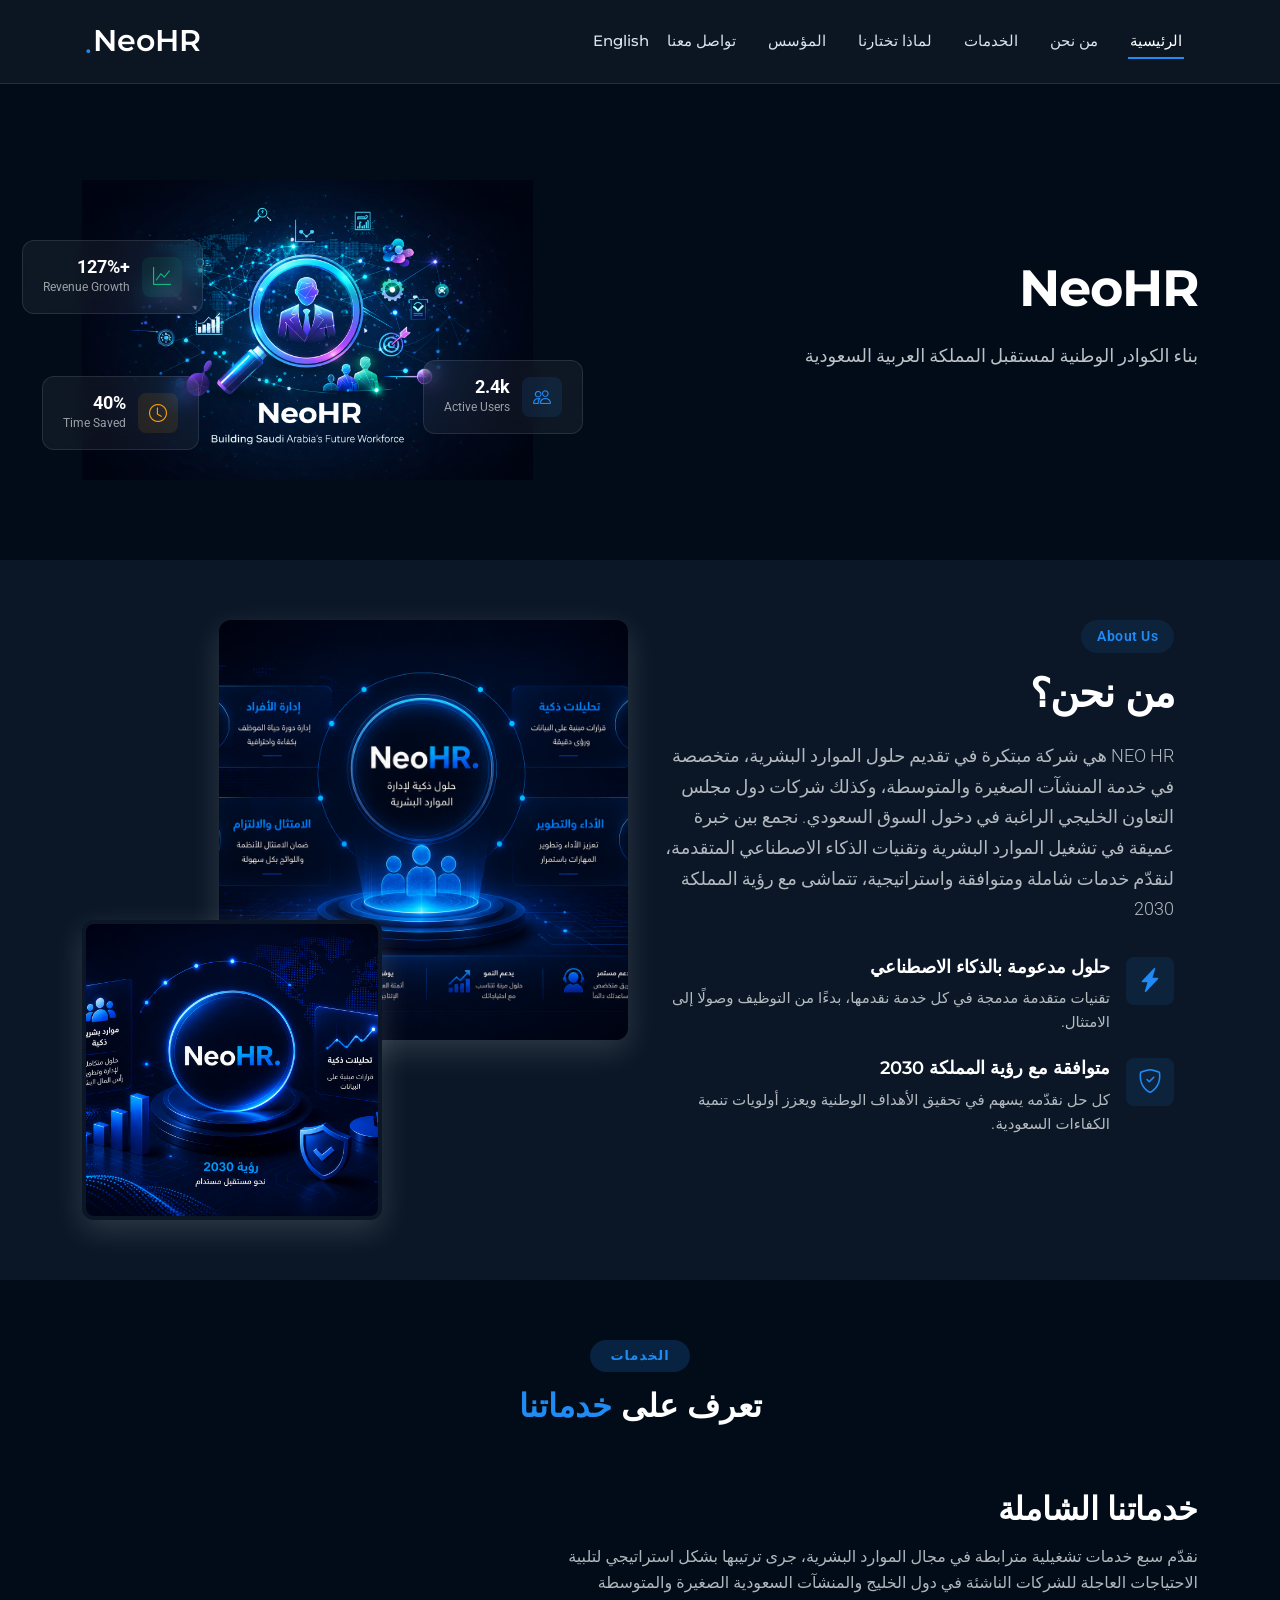
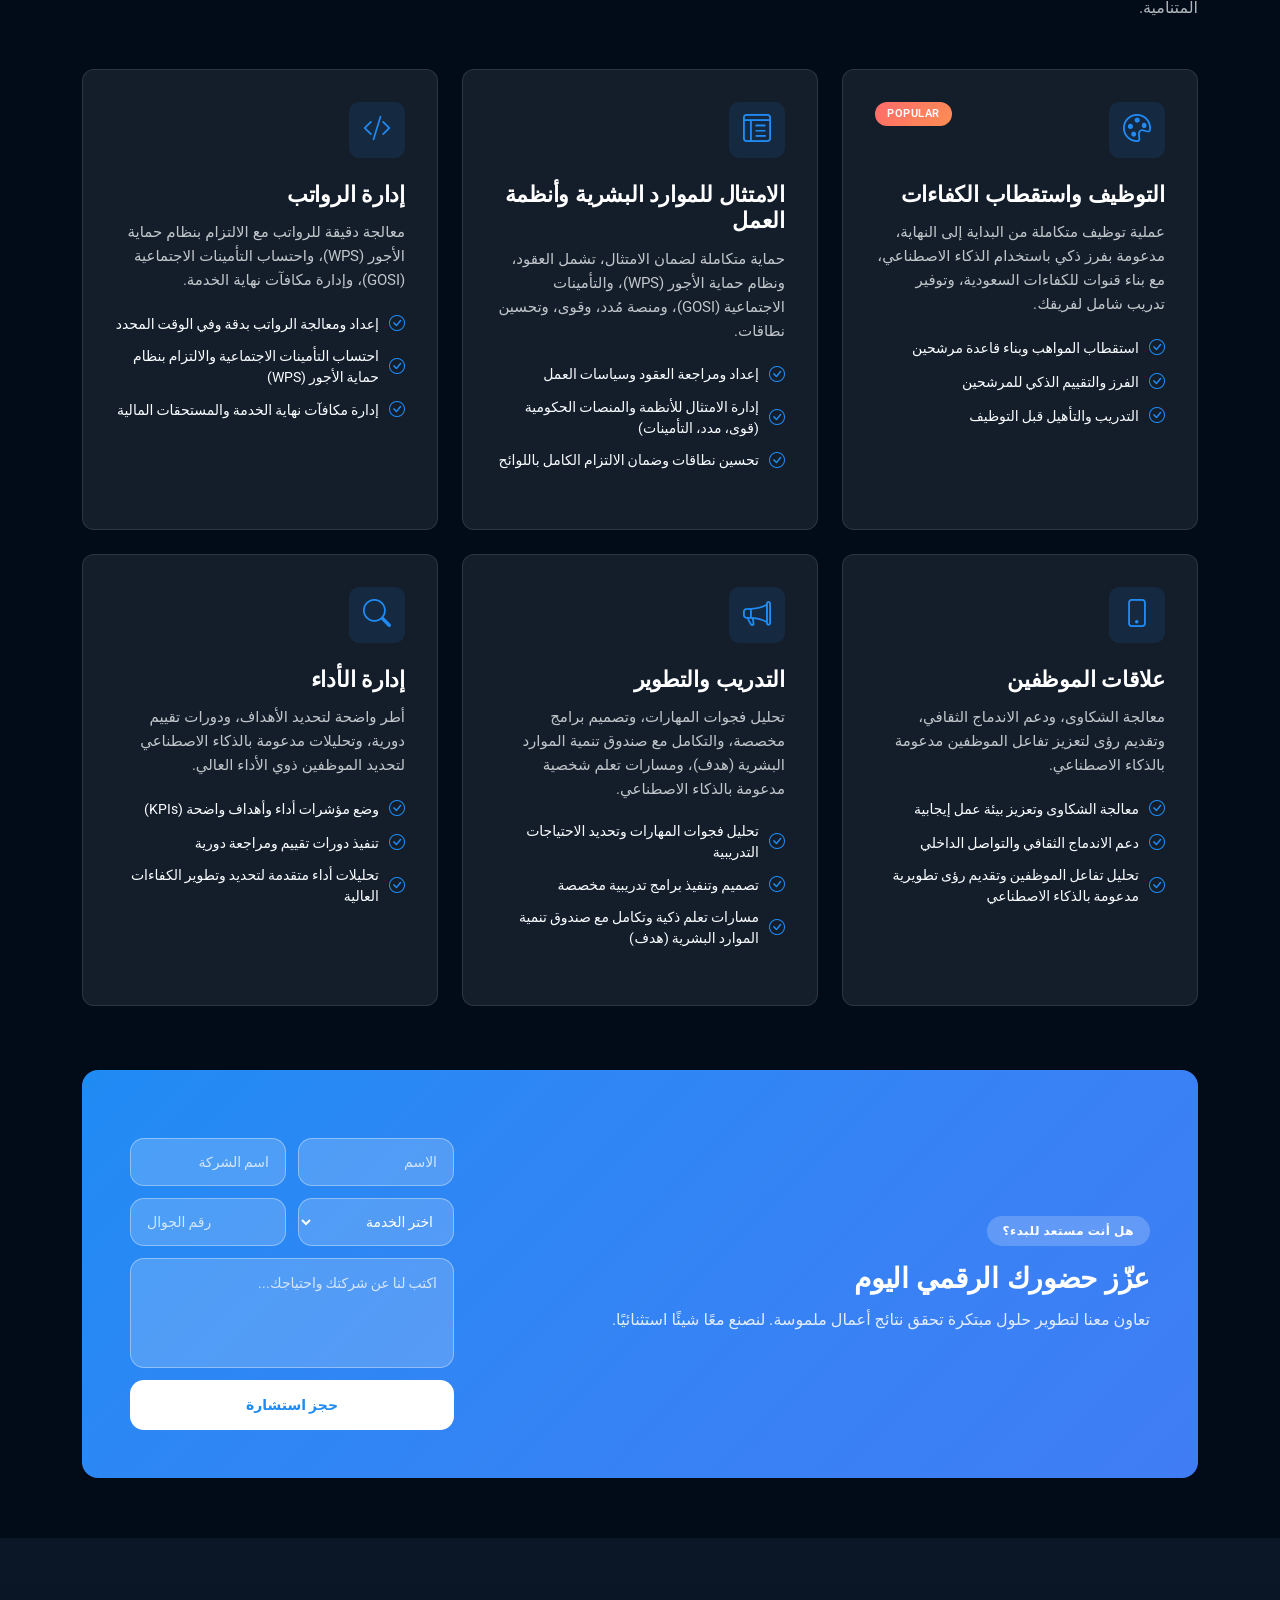
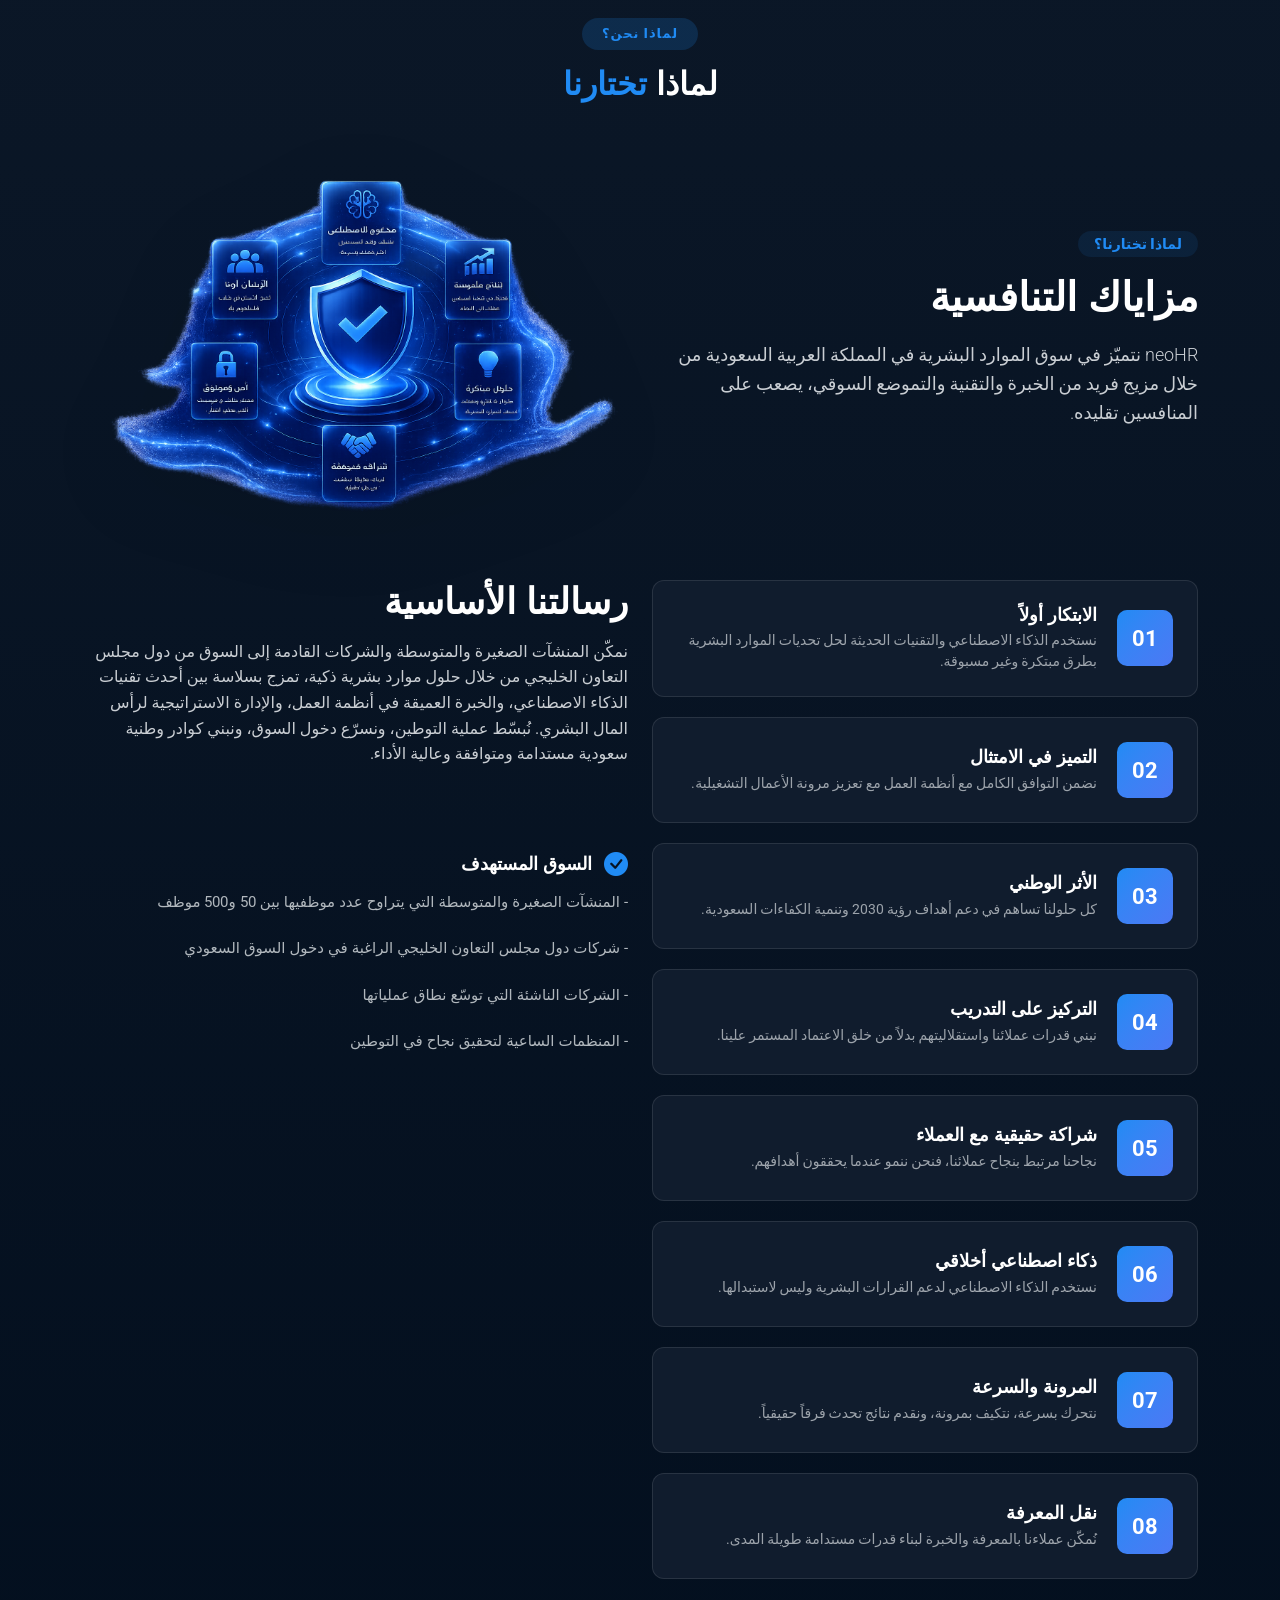
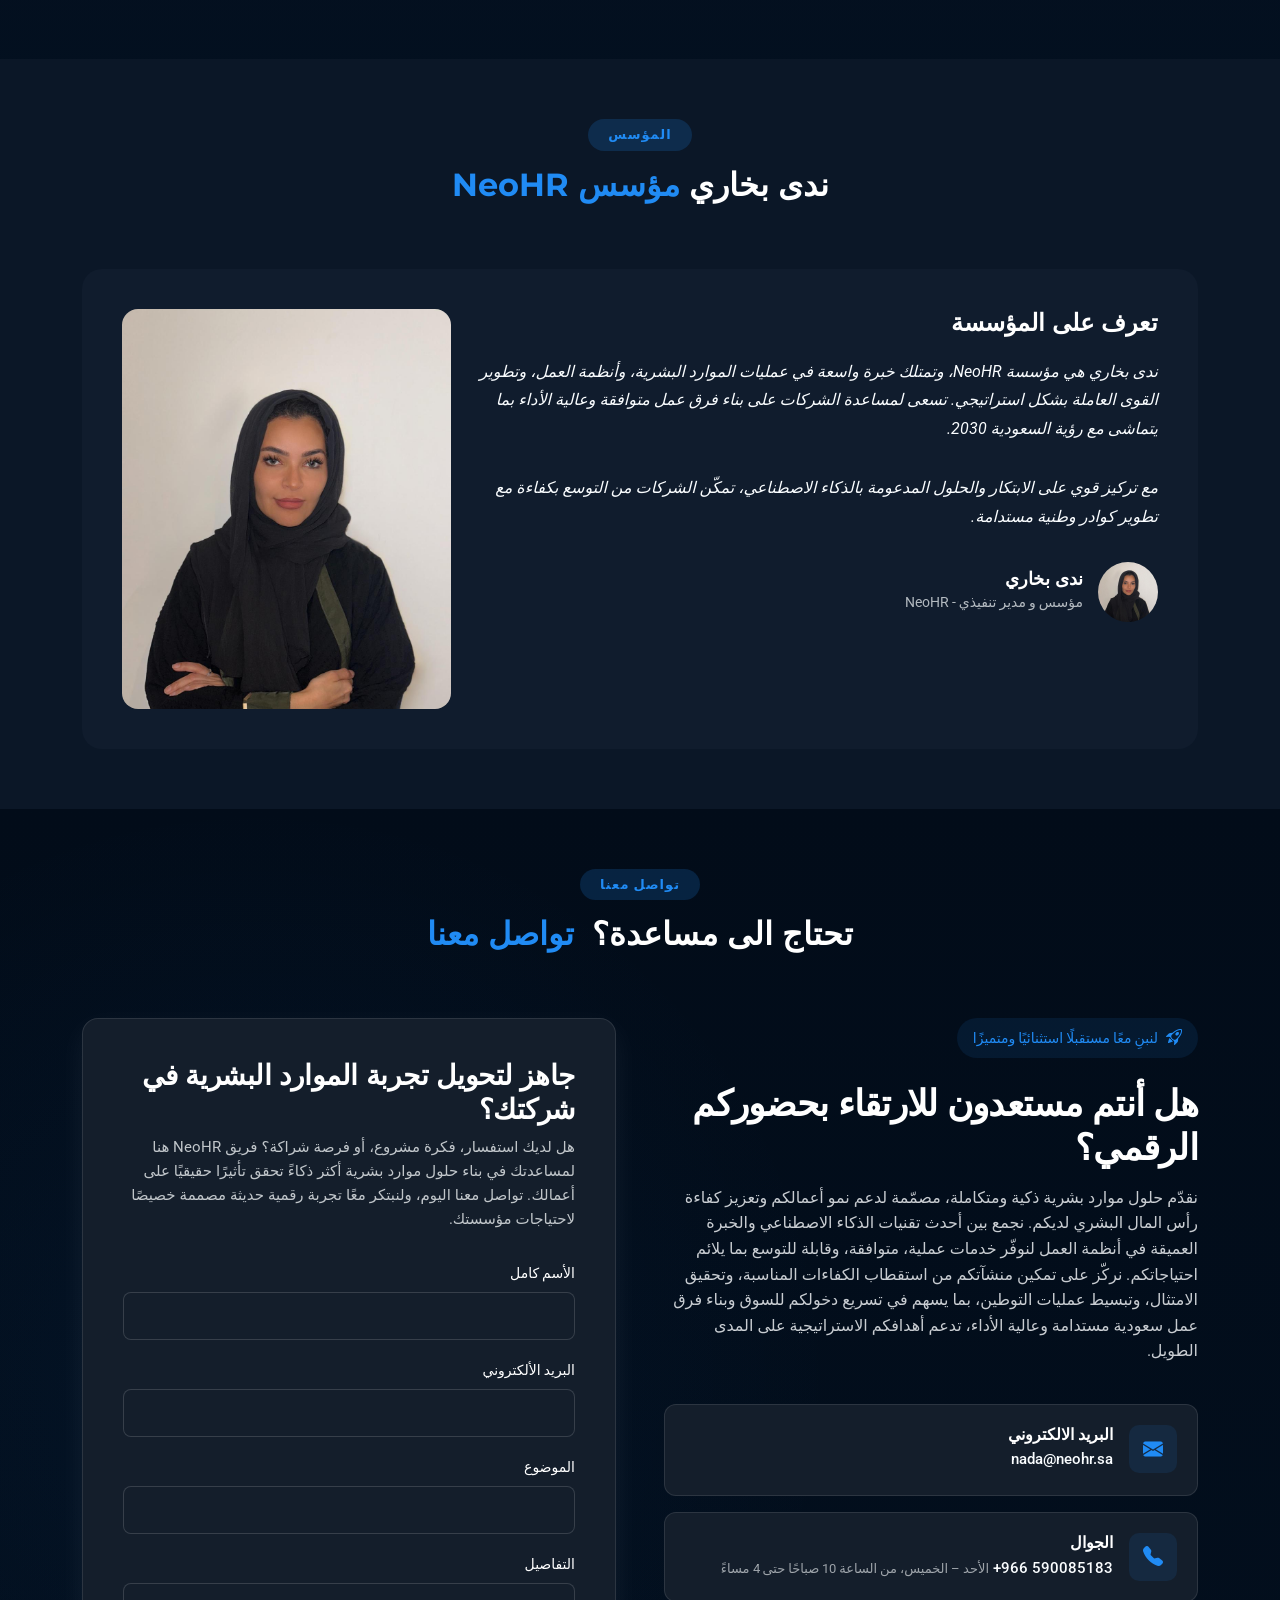
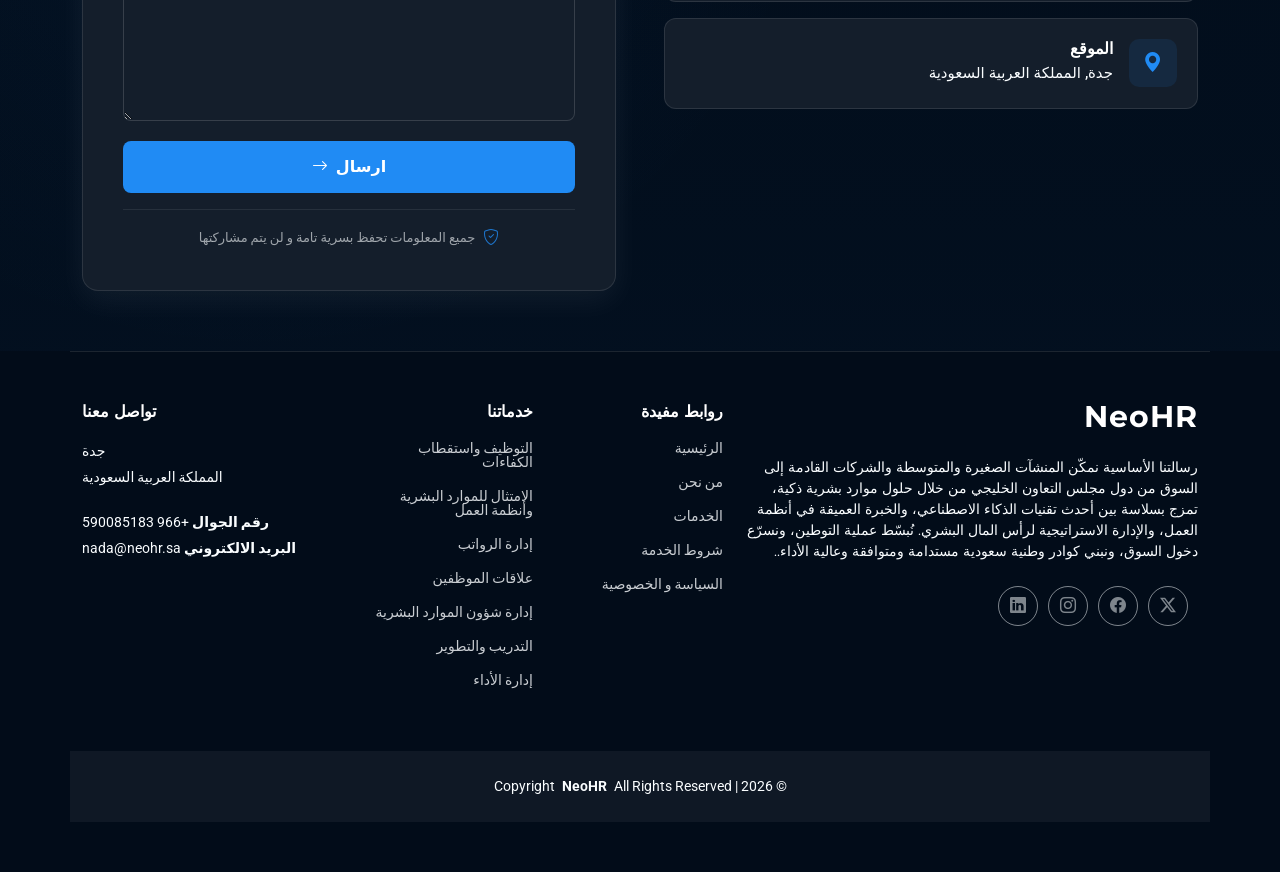
==== indexArabic.html @ 7e728797 "Update indexArabic.html" ====
<!DOCTYPE html>
<html lang="ar" dir="rtl">
<head>
  
  <meta charset="utf-8">
  <meta content="width=device-width, initial-scale=1.0" name="viewport">
  <title>NeoHR</title>
  <meta name="description" content="">
  <meta name="keywords" content="">

  <!-- Favicons -->
  <link href="img/HR-favicon.png" rel="icon">
  <link href="assets/img/apple-touch-icon.png" rel="apple-touch-icon">

  <!-- Fonts -->
  <link href="https://fonts.googleapis.com" rel="preconnect">
  <link href="https://fonts.gstatic.com" rel="preconnect" crossorigin>
  <link
    href="https://fonts.googleapis.com/css2?family=Roboto:ital,wght@0,100;0,300;0,400;0,500;0,700;0,900;1,100;1,300;1,400;1,500;1,700;1,900&family=Montserrat:ital,wght@0,100;0,200;0,300;0,400;0,500;0,600;0,700;0,800;0,900;1,100;1,200;1,300;1,400;1,500;1,600;1,700;1,800;1,900&display=swap"
    rel="stylesheet">

  <!-- Vendor CSS Files -->
  <link href="assets/vendor/bootstrap/css/bootstrap.min.css" rel="stylesheet">
  <link href="assets/vendor/bootstrap-icons/bootstrap-icons.css" rel="stylesheet">
  <link href="assets/vendor/aos/aos.css" rel="stylesheet">
  <link href="assets/vendor/glightbox/css/glightbox.min.css" rel="stylesheet">
  <link href="assets/vendor/swiper/swiper-bundle.min.css" rel="stylesheet">

  <!-- Main CSS File -->
  <link href="css/mainArabic.css" rel="stylesheet">

  <!-- =======================================================
  * Template Name: Forma
  * Template URL: https://bootstrapmade.com/forma-bootstrap-agency-template/
  * Updated: Nov 08 2025 with Bootstrap v5.3.8
  * Author: BootstrapMade.com
  * License: https://bootstrapmade.com/license/
  ======================================================== -->
</head>

<body class="index-page">

  <header id="header" class="header d-flex align-items-center sticky-top">
    <div class="container position-relative d-flex align-items-center justify-content-between">

      <a href="index.html" class="logo d-flex align-items-center me-auto me-xl-0">
        <!-- Uncomment the line below if you also wish to use an image logo -->
        <!-- <img src="assets/img/logo.webp" alt=""> -->
        <h1 class="sitename">NeoHR</h1><span>.</span>
      </a>

      <nav id="navmenu" class="navmenu">
        <ul>
          <li><a href="#hero" class="active">الرئيسية</a></li>
          <li><a href="#about">من نحن</a></li>
          <li><a href="#services">الخدمات</a></li>
          <li><a href="#why-us">لماذا تختارنا</a></li>
          <li><a href="#Founder">المؤسس</a></li>
          <!--<li class="dropdown"><a href="#"><span>Dropdown</span> <i class="bi bi-chevron-down toggle-dropdown"></i></a>
            <ul>
              <li><a href="#">Dropdown 1</a></li>
              <li class="dropdown"><a href="#"><span>Deep Dropdown</span> <i
                    class="bi bi-chevron-down toggle-dropdown"></i></a>
                <ul>
                  <li><a href="#">Deep Dropdown 1</a></li>
                  <li><a href="#">Deep Dropdown 2</a></li>
                  <li><a href="#">Deep Dropdown 3</a></li>
                  <li><a href="#">Deep Dropdown 4</a></li>
                  <li><a href="#">Deep Dropdown 5</a></li>
                </ul>
              </li>
              <li><a href="#">Dropdown 2</a></li>
              <li><a href="#">Dropdown 3</a></li>
              <li><a href="#">Dropdown 4</a></li>
            </ul>!-->
          </li>
          <li><a href="#contact">تواصل معنا</a></li>
            <li><a id="langBttn" href="index.html">English</a></li>
        
        </ul>
        
        
        <i class="mobile-nav-toggle d-xl-none bi bi-list"></i>
      </nav>



    </div>
  </header>

  <main class="main">

    <!-- Hero Section -->
    <section id="hero" class="hero section">

      <div class="container">
        <div class="row align-items-center">
          <div class="col-lg-7" data-aos="fade-up" data-aos-delay="100">
            <div class="hero-content">
              <h1>NeoHR</h1>
              <p>بناء الكوادر الوطنية لمستقبل المملكة العربية السعودية</p>
            </div>
          </div>
          <div class="col-lg-5" data-aos="fade-up" data-aos-delay="200">
            <div class="hero-visual">
              <div class="product-mockup">
                <div class="mockup-frame">
                  <img src="img/NeoHR - Heropic.png" alt="Product Dashboard" class="img-fluid">
                </div>
                <div class="floating-card card-1" data-aos="fade-up" data-aos-delay="400">
                  <div class="card-icon">
                    <i class="bi bi-graph-up"></i>
                  </div>
                  <div class="card-content">
                    <div class="card-value">+127%</div>
                    <div class="card-label">Revenue Growth</div>
                  </div>
                </div>
                <div class="floating-card card-2" data-aos="fade-up" data-aos-delay="500">
                  <div class="card-icon">
                    <i class="bi bi-people"></i>
                  </div>
                  <div class="card-content">
                    <div class="card-value">2.4k</div>
                    <div class="card-label">Active Users</div>
                  </div>
                </div>
                <div class="floating-card card-3" data-aos="fade-up" data-aos-delay="600">
                  <div class="card-icon">
                    <i class="bi bi-clock"></i>
                  </div>
                  <div class="card-content">
                    <div class="card-value">40%</div>
                    <div class="card-label">Time Saved</div>
                  </div>
                </div>
              </div>
            </div>
          </div>
        </div>
      </div>

      <div class="hero-background">
        <div class="gradient-blob blob-1"></div>
        <div class="gradient-blob blob-2"></div>
        <div class="grid-pattern"></div>
      </div>

    </section><!-- /Hero Section -->

    <!-- About Section -->
    <section id="about" class="about section light-background">

      <div class="container" data-aos="fade-up" data-aos-delay="100">

        <div class="row gy-4">

          <div class="col-lg-6" data-aos="fade-up" data-aos-delay="200">
            <div class="content-wrapper">
              <div class="section-badge">About Us</div>
              <h2>من نحن؟</h2>
              <p class="lead">NEO HR هي شركة مبتكرة في تقديم حلول الموارد البشرية، متخصصة في خدمة المنشآت الصغيرة والمتوسطة، وكذلك شركات دول مجلس التعاون الخليجي الراغبة في دخول السوق السعودي.
نجمع بين خبرة عميقة في تشغيل الموارد البشرية وتقنيات الذكاء الاصطناعي المتقدمة، لنقدّم خدمات شاملة ومتوافقة واستراتيجية، تتماشى مع رؤية المملكة 2030</p>

             <!-- <div class="stats-grid">
                <div class="stat-item">
                  <div class="stat-number purecounter" data-purecounter-start="0" data-purecounter-end="150"
                    data-purecounter-duration="1"></div>
                  <div class="stat-label">Projects Delivered</div>
                </div>
                <div class="stat-item">
                  <div class="stat-number purecounter" data-purecounter-start="0" data-purecounter-end="85"
                    data-purecounter-duration="1"></div>
                  <div class="stat-label">Happy Clients</div>
                </div>
                <div class="stat-item">
                  <div class="stat-number purecounter" data-purecounter-start="0" data-purecounter-end="12"
                    data-purecounter-duration="1"></div>
                  <div class="stat-label">Years Experience</div>
                </div>
                <div class="stat-item">
                  <div class="stat-number purecounter" data-purecounter-start="0" data-purecounter-end="95"
                    data-purecounter-duration="1">%</div>
                  <div class="stat-label">Client Retention</div>
                </div>
              </div>-->

              <div class="features-row">
                <div class="feature-item">
                  <div class="feature-icon">
                    <i class="bi bi-lightning-charge-fill"></i>
                  </div>
                  <div class="feature-content">
                    <h4>حلول مدعومة بالذكاء الاصطناعي</h4>
                    <p>تقنيات متقدمة مدمجة في كل خدمة نقدمها، بدءًا من التوظيف وصولًا إلى الامتثال.</p>
                  </div>
                </div>
                <div class="feature-item">
                  <div class="feature-icon">
                    <i class="bi bi-shield-check"></i>
                  </div>
                  <div class="feature-content">
                    <h4>متوافقة مع رؤية المملكة 2030</h4>
                    <p>كل حل نقدّمه يسهم في تحقيق الأهداف الوطنية ويعزز أولويات تنمية الكفاءات السعودية.</p>
                  </div>
                </div>
              </div>


            </div>
          </div>

          <div class="col-lg-6" data-aos="fade-up" data-aos-delay="300">
            <div class="image-stack">
              <div class="image-card image-primary">
                <img src="img/about-arabic2.png" alt="Team collaboration" class="img-fluid">
              </div>
              <div class="image-card image-secondary">
                <img src="img/about-arabic.png" alt="Digital workspace" class="img-fluid">
              </div>
              <!--<div class="floating-badge">
                <div class="badge-icon">
                  <i class="bi bi-award-fill"></i>
                </div>
                <div class="badge-text">
                  <div class="badge-title">Award Winning</div>
                  <div class="badge-subtitle">Digital Agency 2024</div>
                </div>-->
              </div>
            </div>
          </div>

        </div>

      </div>

    </section><!-- /About Section -->

    <!-- Services Section -->
    <section id="services" class="services section">

      <!-- Section Title -->
      <div class="container section-title" data-aos="fade-up">
        <h2>الخدمات</h2>
        <div><span>تعرف على</span> <span class="description-title">خدماتنا</span></div>
      </div><!-- End Section Title -->

      <div class="container" data-aos="fade-up" data-aos-delay="100">

        <div class="section-intro">
          <div class="row align-items-center">
            <div class="col-lg-7">
              <h2 class="intro-title">خدماتنا الشاملة</h2>
              <p class="intro-text">نقدّم سبع خدمات تشغيلية مترابطة في مجال الموارد البشرية، جرى ترتيبها بشكل استراتيجي لتلبية الاحتياجات العاجلة للشركات الناشئة في دول الخليج والمنشآت السعودية الصغيرة والمتوسطة المتنامية.</p>
            </div>
            <div class="col-lg-5 text-lg-end">
             <!-- <a href="service-details.html" class="btn-view-all">View All Services 
                  class="bi bi-arrow-right"></i></a><i-->
            </div>
          </div>
        </div>

        <div class="row gy-4">
          <div class="col-lg-4 col-md-6" data-aos="fade-up" data-aos-delay="150">
            <div class="service-item">
              <div class="service-header">
                <div class="icon-wrapper">
                  <i class="bi bi-palette"></i>
                </div>
                <span class="badge-popular">Popular</span>
              </div>
              <h3>التوظيف واستقطاب الكفاءات</h3>
              <p>عملية توظيف متكاملة من البداية إلى النهاية، مدعومة بفرز ذكي باستخدام الذكاء الاصطناعي، مع بناء قنوات للكفاءات السعودية، وتوفير تدريب شامل لفريقك.</p>
              <ul class="feature-list">
                <li><i class="bi bi-check-circle"></i> استقطاب المواهب وبناء قاعدة مرشحين</li>
                <li><i class="bi bi-check-circle"></i> الفرز والتقييم الذكي للمرشحين</li>
                <li><i class="bi bi-check-circle"></i> التدريب والتأهيل قبل التوظيف</li>
              </ul>
              <!--<a href="service-details.html" class="service-cta">
                <span>Explore Service</span>
                <i class="bi bi-arrow-right"></i>
              </a>-->
            </div>
          </div>

          <div class="col-lg-4 col-md-6" data-aos="fade-up" data-aos-delay="200">
            <div class="service-item">
              <div class="service-header">
                <div class="icon-wrapper">
                  <i class="bi bi-layout-text-window-reverse"></i>
                </div>
              </div>
              <h3>الامتثال للموارد البشرية وأنظمة العمل</h3>
              <p>حماية متكاملة لضمان الامتثال، تشمل العقود، ونظام حماية الأجور (WPS)، والتأمينات الاجتماعية (GOSI)، ومنصة مُدد، وقوى، وتحسين نطاقات.</p>
              <ul class="feature-list">
                <li><i class="bi bi-check-circle"></i> إعداد ومراجعة العقود وسياسات العمل</li>
                <li><i class="bi bi-check-circle"></i> إدارة الامتثال للأنظمة والمنصات الحكومية (قوى، مدد، التأمينات)</li>
                <li><i class="bi bi-check-circle"></i> تحسين نطاقات وضمان الالتزام الكامل باللوائح</li>
              </ul>
              <!--<a href="service-details.html" class="service-cta">
                <span>Explore Service</span>
                <i class="bi bi-arrow-right"></i>
              </a>-->
            </div>
          </div>

          <div class="col-lg-4 col-md-6" data-aos="fade-up" data-aos-delay="250">
            <div class="service-item">
              <div class="service-header">
                <div class="icon-wrapper">
                  <i class="bi bi-code-slash"></i>
                </div>
              </div>
              <h3>إدارة الرواتب</h3>
              <p>معالجة دقيقة للرواتب مع الالتزام بنظام حماية الأجور (WPS)، واحتساب التأمينات الاجتماعية (GOSI)، وإدارة مكافآت نهاية الخدمة.</p>
              <ul class="feature-list">
                <li><i class="bi bi-check-circle"></i> إعداد ومعالجة الرواتب بدقة وفي الوقت المحدد</li>
                <li><i class="bi bi-check-circle"></i> احتساب التأمينات الاجتماعية والالتزام بنظام حماية الأجور (WPS)</li>
                <li><i class="bi bi-check-circle"></i> إدارة مكافآت نهاية الخدمة والمستحقات المالية</li>
              </ul>
              <!--<a href="service-details.html" class="service-cta">
                <span>Explore Service</span>
                <i class="bi bi-arrow-right"></i>
              </a>-->
            </div>
          </div>

          <div class="col-lg-4 col-md-6" data-aos="fade-up" data-aos-delay="150">
            <div class="service-item">
              <div class="service-header">
                <div class="icon-wrapper">
                  <i class="bi bi-phone"></i>
                </div>
              </div>
              <h3>علاقات الموظفين</h3>
              <p>معالجة الشكاوى، ودعم الاندماج الثقافي، وتقديم رؤى لتعزيز تفاعل الموظفين مدعومة بالذكاء الاصطناعي.</p>
              <ul class="feature-list">
                <li><i class="bi bi-check-circle"></i>معالجة الشكاوى وتعزيز بيئة عمل إيجابية</li>
                <li><i class="bi bi-check-circle"></i> دعم الاندماج الثقافي والتواصل الداخلي</li>
                <li><i class="bi bi-check-circle"></i> تحليل تفاعل الموظفين وتقديم رؤى تطويرية مدعومة بالذكاء الاصطناعي</li>
              </ul>
              <!--<a href="service-details.html" class="service-cta">
                <span>Explore Service</span>
                <i class="bi bi-arrow-right"></i>
              </a>-->
            </div>
          </div>

          <div class="col-lg-4 col-md-6" data-aos="fade-up" data-aos-delay="200">
            <div class="service-item">
              <div class="service-header">
                <div class="icon-wrapper">
                  <i class="bi bi-megaphone"></i>
                </div>
              </div>
              <h3>التدريب والتطوير</h3>
              <p>تحليل فجوات المهارات، وتصميم برامج مخصصة، والتكامل مع صندوق تنمية الموارد البشرية (هدف)، ومسارات تعلم شخصية مدعومة بالذكاء الاصطناعي.</p>
              <ul class="feature-list">
                <li><i class="bi bi-check-circle"></i> تحليل فجوات المهارات وتحديد الاحتياجات التدريبية</li>
                <li><i class="bi bi-check-circle"></i> تصميم وتنفيذ برامج تدريبية مخصصة</li>
                <li><i class="bi bi-check-circle"></i>مسارات تعلم ذكية وتكامل مع صندوق تنمية الموارد البشرية (هدف)</li>
              </ul>
              <!--<a href="service-details.html" class="service-cta">
                <span>Explore Service</span>
                <i class="bi bi-arrow-right"></i>
              </a>-->
            </div>
          </div>

          <div class="col-lg-4 col-md-6" data-aos="fade-up" data-aos-delay="250">
            <div class="service-item">
              <div class="service-header">
                <div class="icon-wrapper">
                  <i class="bi bi-search"></i>
                </div>
              </div>
              <h3>إدارة الأداء</h3>
              <p>أطر واضحة لتحديد الأهداف، ودورات تقييم دورية، وتحليلات مدعومة بالذكاء الاصطناعي لتحديد الموظفين ذوي الأداء العالي.</p>
              <ul class="feature-list">
                <li><i class="bi bi-check-circle"></i> وضع مؤشرات أداء وأهداف واضحة (KPIs)</li>
                <li><i class="bi bi-check-circle"></i> تنفيذ دورات تقييم ومراجعة دورية</li>
                <li><i class="bi bi-check-circle"></i> تحليلات أداء متقدمة لتحديد وتطوير الكفاءات العالية</li>
              </ul>
              <!--<a href="service-details.html" class="service-cta">
                <span>Explore Service</span>
                <i class="bi bi-arrow-right"></i>
              </a>-->
            </div>
          </div>

        </div>

       <div class="cta-banner" data-aos="fade-up" data-aos-delay="300">
  <div class="row align-items-center">
    
    <div class="col-lg-8">
      <div class="cta-content">
        <div class="cta-badge">هل أنت مستعد للبدء؟</div>
        <h3>عزّز حضورك الرقمي اليوم</h3>
        <p>تعاون معنا لتطوير حلول مبتكرة تحقق نتائج أعمال ملموسة. لنصنع معًا شيئًا استثنائيًا.</p>
      </div>
    </div>

    <div class="col-lg-4">
      <div class="consultation-form">
        <input type="text" id="consult-name" placeholder="الاسم">
        <input type="text" id="consult-company" placeholder="اسم الشركة">

        <select id="consult-service">
          <option value="">اختر الخدمة</option>
          <option>التوظيف واستقطاب الكفاءات</option>
          <option>الامتثال للموارد البشرية وأنظمة العمل</option>
          <option>إدارة الرواتب</option>
          <option>علاقات الموظفين</option>
          <option>التدريب والتطوير</option>
          <option>إدارة الأداء</option>
        </select>

        <input type="tel" id="consult-phone" placeholder="رقم الجوال">

        <textarea id="consult-details" placeholder="اكتب لنا عن شركتك واحتياجك..."></textarea>

        <button type="button" onclick="sendConsultation()">حجز استشارة</button>
      </div>
    </div>

  </div>
</div>        </div>

      </div>

    </section><!-- /Services Section -->


    <!-- Why Us Section -->
    <section id="why-us" class="why-us section light-background">

      <!-- Section Title -->
      <div class="container section-title" data-aos="fade-up">
        <h2>لماذا نحن؟</h2>
        <div><span>لماذا</span> <span class="description-title">تختارنا</span></div>
      </div><!-- End Section Title -->

      <div class="container" data-aos="fade-up" data-aos-delay="100">

        <div class="row align-items-center mb-5">
          <div class="col-lg-6" data-aos="fade-right" data-aos-delay="200">
            <div class="intro-content">
              <span class="badge">لماذا تختارنا؟</span>
              <h2>مزاياك التنافسية</h2>
              <p class="lead">neoHR نتميّز في سوق الموارد البشرية في المملكة العربية السعودية من خلال مزيج فريد من الخبرة والتقنية والتموضع السوقي، يصعب على المنافسين تقليده.</p>
              <div class="stats-grid">
                <!--<div class="stat-item">
                  <div class="stat-number" data-purecounter-start="0" data-purecounter-end="150"
                    data-purecounter-duration="2">150</div>
                  <div class="stat-label">Projects Delivered</div>
                </div>
                <div class="stat-item">
                  <div class="stat-number" data-purecounter-start="0" data-purecounter-end="98"
                    data-purecounter-duration="2">98</div>
                  <div class="stat-label">% Client Retention</div>
                </div>
                <div class="stat-item">
                  <div class="stat-number" data-purecounter-start="0" data-purecounter-end="250"
                    data-purecounter-duration="2">250</div>
                  <div class="stat-label">% Avg ROI Increase</div>
                </div>-->
              </div>
            </div>
          </div>

          <div class="col-lg-6" data-aos="fade-left" data-aos-delay="300">
            <div class="showcase-image">
              <img src="img/whyUs-arabic.png" alt="Digital Solutions" class="img-fluid">
            </div>
          </div>
        </div>


       <div class="row align-items-start">

 <!-- LEFT: Boxes -->
<div class="col-lg-6" data-aos="fade-right" data-aos-delay="300">
  <div class="process-visual">

    <div class="process-step" data-aos="fade-up" data-aos-delay="400">
      <div class="step-number">01</div>
      <div class="step-content">
        <h6>الابتكار أولاً</h6>
        <p>نستخدم الذكاء الاصطناعي والتقنيات الحديثة لحل تحديات الموارد البشرية بطرق مبتكرة وغير مسبوقة.</p>
      </div>
    </div>

    <div class="process-step" data-aos="fade-up" data-aos-delay="450">
      <div class="step-number">02</div>
      <div class="step-content">
        <h6>التميز في الامتثال</h6>
        <p>نضمن التوافق الكامل مع أنظمة العمل مع تعزيز مرونة الأعمال التشغيلية.</p>
      </div>
    </div>

    <div class="process-step" data-aos="fade-up" data-aos-delay="500">
      <div class="step-number">03</div>
      <div class="step-content">
        <h6>الأثر الوطني</h6>
        <p>كل حلولنا تساهم في دعم أهداف رؤية 2030 وتنمية الكفاءات السعودية.</p>
      </div>
    </div>

    <div class="process-step" data-aos="fade-up" data-aos-delay="550">
      <div class="step-number">04</div>
      <div class="step-content">
        <h6>التركيز على التدريب</h6>
        <p>نبني قدرات عملائنا واستقلاليتهم بدلاً من خلق الاعتماد المستمر علينا.</p>
      </div>
    </div>

    <div class="process-step" data-aos="fade-up" data-aos-delay="600">
      <div class="step-number">05</div>
      <div class="step-content">
        <h6>شراكة حقيقية مع العملاء</h6>
        <p>نجاحنا مرتبط بنجاح عملائنا، فنحن ننمو عندما يحققون أهدافهم.</p>
      </div>
    </div>

    <div class="process-step" data-aos="fade-up" data-aos-delay="650">
      <div class="step-number">06</div>
      <div class="step-content">
        <h6>ذكاء اصطناعي أخلاقي</h6>
        <p>نستخدم الذكاء الاصطناعي لدعم القرارات البشرية وليس لاستبدالها.</p>
      </div>
    </div>

    <div class="process-step" data-aos="fade-up" data-aos-delay="700">
      <div class="step-number">07</div>
      <div class="step-content">
        <h6>المرونة والسرعة</h6>
        <p>نتحرك بسرعة، نتكيف بمرونة، ونقدم نتائج تحدث فرقاً حقيقياً.</p>
      </div>
    </div>

    <div class="process-step" data-aos="fade-up" data-aos-delay="750">
      <div class="step-number">08</div>
      <div class="step-content">
        <h6>نقل المعرفة</h6>
        <p>نُمكّن عملاءنا بالمعرفة والخبرة لبناء قدرات مستدامة طويلة المدى.</p>
      </div>
    </div>

  </div>
</div>

  <!-- RIGHT: Our Core Capabilities -->
  <div class="col-lg-6" data-aos="fade-left" data-aos-delay="200">
    <div class="capabilities-content">
      <h3>رسالتنا الأساسية</h3>
      <p>نمكّن المنشآت الصغيرة والمتوسطة والشركات القادمة إلى السوق من دول مجلس التعاون الخليجي من خلال حلول موارد بشرية ذكية، تمزج بسلاسة بين أحدث تقنيات الذكاء الاصطناعي، والخبرة العميقة في أنظمة العمل، والإدارة الاستراتيجية لرأس المال البشري.
نُبسّط عملية التوطين، ونسرّع دخول السوق، ونبني كوادر وطنية سعودية مستدامة ومتوافقة وعالية الأداء.</p><br><br>

      <div class="capability-list">
        <div class="capability-item">
          <div class="capability-header">
            <i class="bi bi-check-circle-fill"></i>
            <h5>السوق المستهدف</h5>
          </div>
          <p>- المنشآت الصغيرة والمتوسطة التي يتراوح عدد موظفيها بين 50 و500 موظف</p><br>
          <p>- شركات دول مجلس التعاون الخليجي الراغبة في دخول السوق السعودي</p><br>
          <p>- الشركات الناشئة التي توسّع نطاق عملياتها</p><br>
          <p>- المنظمات الساعية لتحقيق نجاح في التوطين</p>
        </div>


      <!--<div class="cta-buttons">
        <a href="#" class="btn btn-primary">Start Your Project</a>
        <a href="#" class="btn btn-secondary">View Case Studies</a>
      </div>-->
    </div>
  </div>

</div>

    </section><!-- /Why Us Section -->

    
    <!-- Testimonials Section -->
    <section id="testimonials" class="testimonials section light-background">

      <!-- Section Title -->
      <div id="Founder" class="container section-title" data-aos="fade-up">
        <h2>المؤسس</h2>
        <div><span>ندى بخاري</span> <span class="description-title">مؤسس NeoHR</span></div>
      </div><!-- End Section Title -->

      <div class="container" data-aos="fade-up" data-aos-delay="100">

        <div class="testimonial-item">
  <div class="row">
    
    <div class="col-lg-8">
      <h2>تعرف على المؤسسة</h2>
      
      <p>
       
          ندى بخاري هي مؤسسة NeoHR، وتمتلك خبرة واسعة في عمليات الموارد البشرية،
          وأنظمة العمل، وتطوير القوى العاملة بشكل استراتيجي. تسعى لمساعدة الشركات
          على بناء فرق عمل متوافقة وعالية الأداء بما يتماشى مع رؤية السعودية 2030.
      </p>

      <p>
        
          مع تركيز قوي على الابتكار والحلول المدعومة بالذكاء الاصطناعي، تمكّن
          الشركات من التوسع بكفاءة مع تطوير كوادر وطنية مستدامة.
      </p>

      <div class="profile d-flex align-items-center">
        <img src="img/nadaBukhari-pic.jpeg" class="profile-img" alt="">
        <div class="profile-info">
          <h3>ندى بخاري</h3>
          <span>مؤسس و مدير تنفيذي - NeoHR</span>
        </div>
      </div>
    </div>

    <div class="col-lg-4 d-none d-lg-block">
      <div class="featured-img-wrapper">
        <img src="img/nadaBukhari-pic.jpeg" class="featured-img" alt="">
      </div>
    </div>

  </div>
</div>
   </div><!-- End Testimonial Item -->
    </section><!-- /Testimonials Section -->

            
    <!-- Team Section -->
    <!--<section id="team" class="team section">-->
      <!-- Section Title -->
      <!--<div class="container section-title" data-aos="fade-up">
        <h2>Team</h2>
        <div><span>Check Our</span> <span class="description-title">Team</span></div>
      </div>< End Section Title 

      <div class="container" data-aos="fade-up" data-aos-delay="100">

        <div class="team-header" data-aos="fade-up" data-aos-delay="200">
          <div class="row align-items-center">
            <div class="col-lg-6">
              <h2>Our Professional Team</h2>
              <p>Lorem ipsum dolor sit amet, consectetur adipiscing elit. Ut elit tellus luctus nec ullamcorper mattis
                pulvinar dapibus leo.</p>
            </div>
            <div class="col-lg-6 d-flex justify-content-lg-end">
              <div class="team-controls">
                <button class="team-control-btn team-prev"><i class="bi bi-chevron-left"></i></button>
                <button class="team-control-btn team-next"><i class="bi bi-chevron-right"></i></button>
              </div>
            </div>
          </div>
        </div>

        <div class="team-slider swiper init-swiper" data-aos="fade-up" data-aos-delay="300">
          <script type="application/json" class="swiper-config">
            {
              "loop": true,
              "speed": 700,
              "autoplay": {
                "delay": 5000
              },
              "slidesPerView": 1,
              "spaceBetween": 30,
              "navigation": {
                "nextEl": ".team-next",
                "prevEl": ".team-prev"
              },
              "breakpoints": {
                "576": {
                  "slidesPerView": 2,
                  "spaceBetween": 20
                },
                "992": {
                  "slidesPerView": 3,
                  "spaceBetween": 30
                },
                "1200": {
                  "slidesPerView": 4,
                  "spaceBetween": 30
                }
              }
            }
          </script>
          <div class="swiper-wrapper">

            <div class="swiper-slide">
              <div class="team-member">
                <div class="member-image">
                  <img src="assets/img/person/person-m-3.webp" class="img-fluid" alt="" loading="lazy">
                  <div class="member-social">
                    <a href="#"><i class="bi bi-twitter-x"></i></a>
                    <a href="#"><i class="bi bi-facebook"></i></a>
                    <a href="#"><i class="bi bi-instagram"></i></a>
                    <a href="#"><i class="bi bi-linkedin"></i></a>
                  </div>
                </div>
                <div class="member-content">
                  <h3>Marcus Wilson</h3>
                  <span>Chief Technology Officer</span>
                  <p>Lorem ipsum dolor sit amet, consectetur adipiscing elit. Ut elit tellus, luctus nec.</p>
                </div>
              </div>
            </div> End slide item 

            <div class="swiper-slide">
              <div class="team-member">
                <div class="member-image">
                  <img src="assets/img/person/person-f-5.webp" class="img-fluid" alt="" loading="lazy">
                  <div class="member-social">
                    <a href="#"><i class="bi bi-twitter-x"></i></a>
                    <a href="#"><i class="bi bi-facebook"></i></a>
                    <a href="#"><i class="bi bi-instagram"></i></a>
                    <a href="#"><i class="bi bi-linkedin"></i></a>
                  </div>
                </div>
                <div class="member-content">
                  <h3>Sophia Reynolds</h3>
                  <span>Product Designer</span>
                  <p>Duis aute irure dolor in reprehenderit in voluptate velit esse cillum dolore eu fugiat.</p>
                </div>
              </div>
            </div> End slide item 

            <div class="swiper-slide">
              <div class="team-member">
                <div class="member-image">
                  <img src="assets/img/person/person-m-8.webp" class="img-fluid" alt="" loading="lazy">
                  <div class="member-social">
                    <a href="#"><i class="bi bi-twitter-x"></i></a>
                    <a href="#"><i class="bi bi-facebook"></i></a>
                    <a href="#"><i class="bi bi-instagram"></i></a>
                    <a href="#"><i class="bi bi-linkedin"></i></a>
                  </div>
                </div>
                <div class="member-content">
                  <h3>Daniel Chen</h3>
                  <span>Marketing Specialist</span>
                  <p>Excepteur sint occaecat cupidatat non proident, sunt in culpa qui officia deserunt.</p>
                </div>
              </div>
            </div> End slide item 

            <div class="swiper-slide">
              <div class="team-member">
                <div class="member-image">
                  <img src="assets/img/person/person-f-9.webp" class="img-fluid" alt="" loading="lazy">
                  <div class="member-social">
                    <a href="#"><i class="bi bi-twitter-x"></i></a>
                    <a href="#"><i class="bi bi-facebook"></i></a>
                    <a href="#"><i class="bi bi-instagram"></i></a>
                    <a href="#"><i class="bi bi-linkedin"></i></a>
                  </div>
                </div>
                <div class="member-content">
                  <h3>Olivia Thompson</h3>
                  <span>Lead Developer</span>
                  <p>Sed ut perspiciatis unde omnis iste natus error sit voluptatem accusantium doloremque.</p>
                </div>
              </div>
            </div> End slide item 

            <div class="swiper-slide">
              <div class="team-member">
                <div class="member-image">
                  <img src="assets/img/person/person-m-12.webp" class="img-fluid" alt="" loading="lazy">
                  <div class="member-social">
                    <a href="#"><i class="bi bi-twitter-x"></i></a>
                    <a href="#"><i class="bi bi-facebook"></i></a>
                    <a href="#"><i class="bi bi-instagram"></i></a>
                    <a href="#"><i class="bi bi-linkedin"></i></a>
                  </div>
                </div>
                <div class="member-content">
                  <h3>Jason Parker</h3>
                  <span>UI/UX Designer</span>
                  <p>Nemo enim ipsam voluptatem quia voluptas sit aspernatur aut odit aut fugit, sed quia.</p>
                </div>
              </div>
            </div> End slide item 

            <div class="swiper-slide">
              <div class="team-member">
                <div class="member-image">
                  <img src="assets/img/person/person-f-7.webp" class="img-fluid" alt="" loading="lazy">
                  <div class="member-social">
                    <a href="#"><i class="bi bi-twitter-x"></i></a>
                    <a href="#"><i class="bi bi-facebook"></i></a>
                    <a href="#"><i class="bi bi-instagram"></i></a>
                    <a href="#"><i class="bi bi-linkedin"></i></a>
                  </div>
                </div>
                <div class="member-content">
                  <h3>Emily Rodriguez</h3>
                  <span>Project Manager</span>
                  <p>At vero eos et accusamus et iusto odio dignissimos ducimus qui blanditiis praesentium.</p>
                </div>
              </div>
            </div> End slide item 

          </div>
        </div>

      </div>
    </section> /Team Section -->

    <!-- Contact Section -->
    <section id="contact" class="contact section">

      <!-- Section Title -->
      <div class="container section-title" data-aos="fade-up">
        <h2>تواصل معنا</h2>
        <div><span>تحتاج الى مساعدة؟&nbsp;</span> <span class="description-title">تواصل معنا</span></div>
      </div><!-- End Section Title -->

      <div class="container">

        <div class="row g-5 align-items-stretch">

          <!-- LEFT COLUMN -->
          <div class="col-lg-6 d-flex flex-column">
            <div class="contact-intro">
              <div class="intro-badge">
                <i class="bi bi-rocket-takeoff"></i>
                <span>لنبنِ معًا مستقبلًا استثنائيًا ومتميزًا</span>
              </div>
              <h2>هل أنتم مستعدون للارتقاء بحضوركم الرقمي؟</h2>
              <p>
                نقدّم حلول موارد بشرية ذكية ومتكاملة، مصمّمة لدعم نمو أعمالكم وتعزيز كفاءة رأس المال البشري لديكم. نجمع بين أحدث تقنيات الذكاء الاصطناعي والخبرة العميقة في أنظمة العمل لنوفّر خدمات عملية، متوافقة، وقابلة للتوسع بما يلائم احتياجاتكم.

نركّز على تمكين منشآتكم من استقطاب الكفاءات المناسبة، وتحقيق الامتثال، وتبسيط عمليات التوطين، بما يسهم في تسريع دخولكم للسوق وبناء فرق عمل سعودية مستدامة وعالية الأداء، تدعم أهدافكم الاستراتيجية على المدى الطويل.
              </p>
            </div>

            <div class="contact-channels">
              <div class="channel-card">
                <div class="channel-icon">
                  <i class="bi bi-envelope-fill"></i>
                </div>
                <div class="channel-info">
                  <h5>البريد الالكتروني</h5>
                  <p>nada@neohr.sa</p>
                </div>
              </div>

              <div class="channel-card">
                <div class="channel-icon">
                  <i class="bi bi-telephone-fill"></i>
                </div>
                <div class="channel-info">
                  <h5>الجوال</h5>
                  <p class="mb-0 phone-number">+966 590085183</p>
                  <span class="channel-meta">الأحد – الخميس، من الساعة 10 صباحًا حتى 4 مساءً</span>
                </div>
              </div>

              <div class="channel-card">
                <div class="channel-icon">
                  <i class="bi bi-geo-alt-fill"></i>
                </div>
                <div class="channel-info">
                  <h5>الموقع</h5>
                  <p>جدة, المملكة العربية السعودية</p>
                </div>
              </div>
            </div>
          </div>

          <!-- RIGHT COLUMN -->
          <div class="col-lg-6 d-flex">
            <div class="form-wrapper w-100">
              <div class="form-header">
                <h3>جاهز لتحويل تجربة الموارد البشرية في شركتك؟</h3>
                <p>هل لديك استفسار، فكرة مشروع، أو فرصة شراكة؟ فريق NeoHR هنا لمساعدتك في بناء حلول موارد بشرية أكثر ذكاءً تحقق تأثيرًا حقيقيًا على أعمالك. تواصل معنا اليوم، ولنبتكر معًا تجربة رقمية حديثة مصممة خصيصًا لاحتياجات مؤسستك.
</p>
              </div>

             <form action="https://formsubmit.co/nada@neohr.sa" method="POST" class="php-email-form">

                <input type="hidden" name="_captcha" value="false">
                <input type="hidden" name="_subject" value="New NeoHR Contact Form Message">
                <input type="hidden" name="_template" value="table">
                <input type="hidden" name="_next" value="https://trqorganji.github.io/NeoHR.demo/">

                <div class="form-group">
                  <label>الأسم كامل</label>
                  <input type="text" name="Full Name" class="form-control" required>
                </div>

                <div class="form-group">
                  <label>البريد الألكتروني</label>
                  <input type="email" name="Email Address" class="form-control" required>
                </div>

                <div class="form-group">
                  <label>الموضوع</label>
                  <input type="text" name="Subject" class="form-control" required>
                </div>

                <div class="form-group">
                  <label>التفاصيل</label>
                  <textarea name="Message" class="form-control" rows="5" required></textarea>
                </div>

                <button type="submit" class="submit-btn">
                  <span>ارسال</span>
                  <i class="bi bi-arrow-right"></i>
                </button>

                <div class="form-footer">
                  <i class="bi bi-shield-check"></i>
                  <span>جميع المعلومات تحفظ بسرية تامة و لن يتم مشاركتها</span>
                </div>

              </form>

  </main>

  <footer id="footer" class="footer">

    <div class="container footer-top">
      <div class="row gy-4">
        <div class="col-lg-5 col-md-12 footer-about">
          <a href="index.html" class="logo d-flex align-items-center">
            <span class="sitename">NeoHR</span>
          </a>
          <p>رسالتنا الأساسية
نمكّن المنشآت الصغيرة والمتوسطة والشركات القادمة إلى السوق من دول مجلس التعاون الخليجي من خلال حلول موارد بشرية ذكية، تمزج بسلاسة بين أحدث تقنيات الذكاء الاصطناعي، والخبرة العميقة في أنظمة العمل، والإدارة الاستراتيجية لرأس المال البشري.
نُبسّط عملية التوطين، ونسرّع دخول السوق، ونبني كوادر وطنية سعودية مستدامة ومتوافقة وعالية الأداء..</p>
          <div class="social-links d-flex mt-4">
            <a href=""><i class="bi bi-twitter-x"></i></a>
            <a href=""><i class="bi bi-facebook"></i></a>
            <a href=""><i class="bi bi-instagram"></i></a>
            <a href=""><i class="bi bi-linkedin"></i></a>
          </div>
        </div>

        <div class="col-lg-2 col-6 footer-links">
          <h4>روابط مفيدة</h4>
          <ul>
            <li><a href="#">الرئيسية</a></li>
            <li><a href="#">من نحن</a></li>
            <li><a href="#">الخدمات</a></li>
            <li><a href="#">شروط الخدمة</a></li>
            <li><a href="#">السياسة و الخصوصية</a></li>
          </ul>
        </div>

        <div class="col-lg-2 col-6 footer-links">
          <h4>خدماتنا</h4>
          <ul>
            <li><a href="#">التوظيف واستقطاب الكفاءات</a></li>
            <li><a href="#">الامتثال للموارد البشرية وأنظمة العمل</a></li>
            <li><a href="#">إدارة الرواتب</a></li>
            <li><a href="#">علاقات الموظفين</a></li>
            <li><a href="#">إدارة شؤون الموارد البشرية</a></li>
            <li><a href="#">التدريب والتطوير</a></li>
            <li><a href="#">إدارة الأداء</a></li>
          </ul>
        </div>

        <div class="col-lg-3 col-md-12 footer-contact text-center text-md-start">
          <h4>تواصل معنا</h4>
          <p>جدة</p>
          <p>المملكة العربية السعودية</p>
          <p class="mt-4"><strong>رقم الجوال</strong> <span>+966 590085183</span></p>
          <p><strong>البريد الالكتروني</strong> <span>nada@neohr.sa</span></p>
        </div>

      </div>
    </div>

    <div class="container copyright text-center mt-4">
      <p>© <span>Copyright</span> <strong class="px-1 sitename">NeoHR</strong> <span>All Rights Reserved | 2026</span>
      </p>
    </div>

  </footer>

  <!-- Scroll Top -->
  <a href="#" id="scroll-top" class="scroll-top d-flex align-items-center justify-content-center"><i
      class="bi bi-arrow-up-short"></i></a>

  <!-- Preloader -->
  <div id="preloader"></div>

  <!-- Vendor JS Files -->
  <script src="assets/vendor/bootstrap/js/bootstrap.bundle.min.js"></script>
  <script src="assets/vendor/aos/aos.js"></script>
  <script src="assets/vendor/glightbox/js/glightbox.min.js"></script>
  <script src="assets/vendor/purecounter/purecounter_vanilla.js"></script>
  <script src="assets/vendor/imagesloaded/imagesloaded.pkgd.min.js"></script>
  <script src="assets/vendor/isotope-layout/isotope.pkgd.min.js"></script>
  <script src="assets/vendor/swiper/swiper-bundle.min.js"></script>

  <!-- Main JS File -->
  <script src="js/main.js"></script>

</body>

</html>
---- css/mainArabic.css ----
/**
* Template Name: Forma
* Template URL: https://bootstrapmade.com/forma-bootstrap-agency-template/
* Updated: Nov 08 2025 with Bootstrap v5.3.8
* Author: BootstrapMade.com
* License: https://bootstrapmade.com/license/
*/

@charset "UTF-8";

/*--------------------------------------------------------------
# Font & Color Variables
# Help: https://bootstrapmade.com/color-system/
--------------------------------------------------------------*/
/* Fonts */
:root {
  --default-font: "Roboto",  system-ui, -apple-system, "Segoe UI", Roboto, "Helvetica Neue", Arial, "Noto Sans", "Liberation Sans", sans-serif, "Apple Color Emoji", "Segoe UI Emoji", "Segoe UI Symbol", "Noto Color Emoji";
  --heading-font: "Montserrat",  sans-serif;
  --nav-font: "Montserrat",  sans-serif;
}

/* Global Colors - The following color variables are used throughout the website. Updating them here will change the color scheme of the entire website */
:root { 
  --background-color: #020c19; /* Background color for the entire website, including individual sections */
  --default-color: #fafdff; /* Default color used for the majority of the text content across the entire website */
  --heading-color: #ffffff; /* Color for headings, subheadings and title throughout the website */
  --accent-color: #208bf4; /* Accent color that represents your brand on the website. It's used for buttons, links, and other elements that need to stand out */
  --surface-color: #141e2b; /* The surface color is used as a background of boxed elements within sections, such as cards, icon boxes, or other elements that require a visual separation from the global background. */
  --contrast-color: #ffffff; /* Contrast color for text, ensuring readability against backgrounds of accent, heading, or default colors. */
}

/* Nav Menu Colors - The following color variables are used specifically for the navigation menu. They are separate from the global colors to allow for more customization options */
:root {
  --nav-color: #d8e4f0;  /* The default color of the main navmenu links */
  --nav-hover-color: #ffffff; /* Applied to main navmenu links when they are hovered over or active */
  --nav-mobile-background-color: #1b2634; /* Used as the background color for mobile navigation menu */
  --nav-dropdown-background-color: #1b2634; /* Used as the background color for dropdown items that appear when hovering over primary navigation items */
  --nav-dropdown-color: #fafdff; /* Used for navigation links of the dropdown items in the navigation menu. */
  --nav-dropdown-hover-color: #208bf4; /* Similar to --nav-hover-color, this color is applied to dropdown navigation links when they are hovered over. */
}

/* Color Presets - These classes override global colors when applied to any section or element, providing reuse of the sam color scheme. */

.light-background {
  --background-color: #0b1727;
  --surface-color: #101c2d;
}

.dark-background {
  --background-color: #000000;
  --default-color: #ffffff;
  --heading-color: #ffffff;
  --surface-color: #020c19;
  --contrast-color: #ffffff;
}

/* Smooth scroll */
:root {
  scroll-behavior: smooth;
}

/*--------------------------------------------------------------
# General Styling & Shared Classes
--------------------------------------------------------------*/
body {
  color: var(--default-color);
  background-color: var(--background-color);
  font-family: var(--default-font);
}

a {
  color: var(--accent-color);
  text-decoration: none;
  transition: 0.3s;
}

a:hover {
  color: color-mix(in srgb, var(--accent-color), transparent 25%);
  text-decoration: none;
}

h1,
h2,
h3,
h4,
h5,
h6 {
  color: var(--heading-color);
  font-family: var(--heading-font);
}

/* PHP Email Form Messages
------------------------------*/
.php-email-form .error-message {
  display: none;
  background: #df1529;
  color: #ffffff;
  text-align: left;
  padding: 15px;
  margin-bottom: 24px;
  font-weight: 600;
}

.php-email-form .sent-message {
  display: none;
  color: #ffffff;
  background: #059652;
  text-align: center;
  padding: 15px;
  margin-bottom: 24px;
  font-weight: 600;
}

.php-email-form .loading {
  display: none;
  background: var(--surface-color);
  text-align: center;
  padding: 15px;
  margin-bottom: 24px;
}

.php-email-form .loading:before {
  content: "";
  display: inline-block;
  border-radius: 50%;
  width: 24px;
  height: 24px;
  margin: 0 10px -6px 0;
  border: 3px solid var(--accent-color);
  border-top-color: var(--surface-color);
  animation: php-email-form-loading 1s linear infinite;
}

@keyframes php-email-form-loading {
  0% {
    transform: rotate(0deg);
  }

  100% {
    transform: rotate(360deg);
  }
}

/*--------------------------------------------------------------
# Global Header
--------------------------------------------------------------*/
.header {
  --background-color: #0c1623;
  --surface-color: #1b2430;
  color: var(--default-color);
  background-color: var(--background-color);
  padding: 15px 0;
  transition: all 0.5s;
  z-index: 997;
  border-bottom: 1px solid color-mix(in srgb, var(--default-color), transparent 90%);
}

.header .logo {
  line-height: 1;
}

.header .logo img {
  max-height: 36px;
  margin-right: 8px;
}

.header .logo h1 {
  font-size: 30px;
  margin: 0;
  font-weight: 600;
  color: var(--heading-color);
}

.header .logo span {
  font-size: 34px;
  padding-left: 2px;
  color: var(--accent-color);
}

.header .btn-getstarted,
.header .btn-getstarted:focus {
  color: var(--contrast-color);
  background: var(--accent-color);
  font-size: 14px;
  padding: 8px 26px;
  margin: 0;
  border-radius: 5px;
  transition: 0.3s;
}

.header .btn-getstarted:hover,
.header .btn-getstarted:focus:hover {
  color: var(--contrast-color);
  background: color-mix(in srgb, var(--accent-color), transparent 15%);
}

@media (max-width: 1200px) {
  .header .logo {
    order: 1;
  }

  .header .btn-getstarted {
    order: 2;
    margin: 0 15px 0 0;
    padding: 6px 20px;
  }

  .header .navmenu {
    order: 3;
  }
}

/*--------------------------------------------------------------
# Navigation Menu
--------------------------------------------------------------*/
/* Desktop Navigation */
@media (min-width: 1200px) {
  .navmenu {
    padding: 0;
  }

  .navmenu ul {
    margin: 0;
    padding: 0;
    display: flex;
    list-style: none;
    align-items: center;
  }

  .navmenu li {
    position: relative;
  }

  .navmenu>ul>li {
    white-space: nowrap;
    padding: 15px 14px;
  }

  .navmenu>ul>li:last-child {
    padding-right: 0;
  }

  .navmenu a,
  .navmenu a:focus {
    color: var(--nav-color);
    font-size: 15px;
    padding: 0 2px;
    font-family: var(--nav-font);
    font-weight: 500;
    display: flex;
    align-items: center;
    justify-content: space-between;
    white-space: nowrap;
    transition: 0.3s;
    position: relative;
  }

  .navmenu a i,
  .navmenu a:focus i {
    font-size: 12px;
    line-height: 0;
    margin-left: 5px;
    transition: 0.3s;
  }

  .navmenu>ul>li>a:before {
    content: "";
    position: absolute;
    width: 100%;
    height: 2px;
    bottom: -6px;
    left: 0;
    background-color: var(--accent-color);
    visibility: hidden;
    width: 0px;
    transition: all 0.3s ease-in-out 0s;
  }

  .navmenu a:hover:before,
  .navmenu li:hover>a:before,
  .navmenu .active:before {
    visibility: visible;
    width: 100%;
  }

  .navmenu li:hover>a,
  .navmenu .active,
  .navmenu .active:focus {
    color: var(--nav-hover-color);
  }

  .navmenu .dropdown ul {
    margin: 0;
    padding: 10px 0;
    background: var(--nav-dropdown-background-color);
    display: block;
    position: absolute;
    visibility: hidden;
    left: 14px;
    top: 130%;
    opacity: 0;
    transition: 0.3s;
    border-radius: 4px;
    z-index: 99;
    box-shadow: 0px 0px 30px rgba(0, 0, 0, 0.1);
  }

  .navmenu .dropdown ul li {
    min-width: 200px;
  }

  .navmenu .dropdown ul a {
    padding: 10px 20px;
    font-size: 15px;
    text-transform: none;
    color: var(--nav-dropdown-color);
  }

  .navmenu .dropdown ul a i {
    font-size: 12px;
  }

  .navmenu .dropdown ul a:hover,
  .navmenu .dropdown ul .active:hover,
  .navmenu .dropdown ul li:hover>a {
    color: var(--nav-dropdown-hover-color);
  }

  .navmenu .dropdown:hover>ul {
    opacity: 1;
    top: 100%;
    visibility: visible;
  }

  .navmenu .dropdown .dropdown ul {
    top: 0;
    left: -90%;
    visibility: hidden;
  }

  .navmenu .dropdown .dropdown:hover>ul {
    opacity: 1;
    top: 0;
    left: -100%;
    visibility: visible;
  }

  #langBttn {
    background-color: transparent;
    border-radius: 10px;

    
  }
}

/* Mobile Navigation */
@media (max-width: 1199px) {
  .mobile-nav-toggle {
    color: var(--nav-color);
    font-size: 28px;
    line-height: 0;
    margin-right: 10px;
    cursor: pointer;
    transition: color 0.3s;
  }

  .navmenu {
    padding: 0;
    z-index: 9997;
  }

  .navmenu ul {
    display: none;
    list-style: none;
    position: absolute;
    inset: 60px 20px 20px 20px;
    padding: 10px 0;
    margin: 0;
    border-radius: 6px;
    background-color: var(--nav-mobile-background-color);
    border: 1px solid color-mix(in srgb, var(--default-color), transparent 90%);
    box-shadow: none;
    overflow-y: auto;
    transition: 0.3s;
    z-index: 9998;
  }

  .navmenu a,
  .navmenu a:focus {
    color: var(--nav-dropdown-color);
    padding: 10px 20px;
    font-family: var(--nav-font);
    font-size: 17px;
    font-weight: 500;
    display: flex;
    align-items: center;
    justify-content: space-between;
    white-space: nowrap;
    transition: 0.3s;
  }

  .navmenu a i,
  .navmenu a:focus i {
    font-size: 12px;
    line-height: 0;
    margin-left: 5px;
    width: 30px;
    height: 30px;
    display: flex;
    align-items: center;
    justify-content: center;
    border-radius: 50%;
    transition: 0.3s;
    background-color: color-mix(in srgb, var(--accent-color), transparent 90%);
  }

  .navmenu a i:hover,
  .navmenu a:focus i:hover {
    background-color: var(--accent-color);
    color: var(--contrast-color);
  }

  .navmenu a:hover,
  .navmenu .active,
  .navmenu .active:focus {
    color: var(--nav-dropdown-hover-color);
  }

  .navmenu .active i,
  .navmenu .active:focus i {
    background-color: var(--accent-color);
    color: var(--contrast-color);
    transform: rotate(180deg);
  }

  .navmenu .dropdown ul {
    position: static;
    display: none;
    z-index: 99;
    padding: 10px 0;
    margin: 10px 20px;
    background-color: var(--nav-dropdown-background-color);
    transition: all 0.5s ease-in-out;
  }

  .navmenu .dropdown ul ul {
    background-color: rgba(33, 37, 41, 0.1);
  }

  .navmenu .dropdown>.dropdown-active {
    display: block;
    background-color: rgba(33, 37, 41, 0.03);
  }

  .mobile-nav-active {
    overflow: hidden;
  }

  .mobile-nav-active .mobile-nav-toggle {
    color: #fff;
    position: absolute;
    font-size: 32px;
    top: 15px;
    right: 15px;
    margin-right: 0;
    z-index: 9999;
  }

  .mobile-nav-active .navmenu {
    position: fixed;
    overflow: hidden;
    inset: 0;
    background: rgba(33, 37, 41, 0.8);
    transition: 0.3s;
  }

  .mobile-nav-active .navmenu>ul {
    display: block;
  }
}

/*--------------------------------------------------------------
# Global Footer
--------------------------------------------------------------*/
.footer {
  color: var(--default-color);
  background-color: var(--background-color);
  font-size: 14px;
  padding-bottom: 50px;
  position: relative;
}

.footer .footer-top {
  padding-top: 50px;
  border-top: 1px solid color-mix(in srgb, var(--default-color), transparent 90%);
}

.footer .footer-about .logo {
  line-height: 1;
  margin-bottom: 25px;
}

.footer .footer-about .logo img {
  max-height: 40px;
  margin-right: 6px;
}

.footer .footer-about .logo span {
  color: var(--heading-color);
  font-size: 30px;
  font-weight: 700;
  letter-spacing: 1px;
  font-family: var(--heading-font);
}

.footer .footer-about p {
  font-size: 14px;
  font-family: var(--heading-font);
}

.footer .social-links a {
  display: flex;
  align-items: center;
  justify-content: center;
  width: 40px;
  height: 40px;
  border-radius: 50%;
  border: 1px solid color-mix(in srgb, var(--default-color), transparent 50%);
  font-size: 16px;
  color: color-mix(in srgb, var(--default-color), transparent 50%);
  margin-right: 10px;
  transition: 0.3s;
}

.footer .social-links a:hover {
  color: var(--accent-color);
  border-color: var(--accent-color);
}

.footer h4 {
  font-size: 16px;
  font-weight: bold;
  position: relative;
  padding-bottom: 12px;
}

.footer .footer-links {
  margin-bottom: 30px;
}

.footer .footer-links ul {
  list-style: none;
  padding: 0;
  margin: 0;
}

.footer .footer-links ul i {
  padding-right: 2px;
  font-size: 12px;
  line-height: 0;
}

.footer .footer-links ul li {
  padding: 10px 0;
  display: flex;
  align-items: center;
}

.footer .footer-links ul li:first-child {
  padding-top: 0;
}

.footer .footer-links ul a {
  color: color-mix(in srgb, var(--default-color), transparent 20%);
  display: inline-block;
  line-height: 1;
}

.footer .footer-links ul a:hover {
  color: var(--accent-color);
}

.footer .footer-contact p {
  margin-bottom: 5px;
}

.footer .copyright {
  padding-top: 25px;
  padding-bottom: 25px;
  background-color: color-mix(in srgb, var(--default-color), transparent 95%);
}

.footer .copyright p {
  margin-bottom: 0;
}

.footer .credits {
  margin-top: 6px;
  font-size: 13px;
}

/*--------------------------------------------------------------
# Preloader
--------------------------------------------------------------*/
#preloader {
  position: fixed;
  inset: 0;
  z-index: 999999;
  overflow: hidden;
  background: var(--background-color);
  transition: all 0.6s ease-out;
}

#preloader:before {
  content: "";
  position: fixed;
  top: calc(50% - 30px);
  left: calc(50% - 30px);
  border: 6px solid #ffffff;
  border-color: var(--accent-color) transparent var(--accent-color) transparent;
  border-radius: 50%;
  width: 60px;
  height: 60px;
  animation: animate-preloader 1.5s linear infinite;
}

@keyframes animate-preloader {
  0% {
    transform: rotate(0deg);
  }

  100% {
    transform: rotate(360deg);
  }
}

/*--------------------------------------------------------------
# Scroll Top Button
--------------------------------------------------------------*/
.scroll-top {
  position: fixed;
  visibility: hidden;
  opacity: 0;
  right: 15px;
  bottom: 15px;
  z-index: 99999;
  background-color: var(--accent-color);
  width: 40px;
  height: 40px;
  border-radius: 4px;
  transition: all 0.4s;
}

.scroll-top i {
  font-size: 24px;
  color: var(--contrast-color);
  line-height: 0;
}

.scroll-top:hover {
  background-color: color-mix(in srgb, var(--accent-color), transparent 20%);
  color: var(--contrast-color);
}

.scroll-top.active {
  visibility: visible;
  opacity: 1;
}

/*--------------------------------------------------------------
# Disable aos animation delay on mobile devices
--------------------------------------------------------------*/
@media screen and (max-width: 768px) {
  [data-aos-delay] {
    transition-delay: 0 !important;
  }
}

/*--------------------------------------------------------------
# Global Page Titles & Breadcrumbs
--------------------------------------------------------------*/
.page-title {
  color: var(--default-color);
  background-color: var(--background-color);
  position: relative;
}

.page-title .heading {
  padding: 80px 0;
  border-top: 1px solid color-mix(in srgb, var(--default-color), transparent 90%);
}

.page-title .heading h1 {
  font-size: 38px;
  font-weight: 700;
}

.page-title nav {
  background-color: color-mix(in srgb, var(--default-color), transparent 92%);
  padding: 20px 0;
}

.page-title nav ol {
  display: flex;
  flex-wrap: wrap;
  list-style: none;
  padding: 0;
  margin: 0;
  font-size: 16px;
  font-weight: 400;
}

.page-title nav ol li+li {
  padding-left: 10px;
}

.page-title nav ol li+li::before {
  content: "/";
  display: inline-block;
  padding-right: 10px;
  color: color-mix(in srgb, var(--default-color), transparent 70%);
}

/*--------------------------------------------------------------
# Global Sections
--------------------------------------------------------------*/
section,
.section {
  color: var(--default-color);
  background-color: var(--background-color);
  padding: 60px 0;
  scroll-margin-top: 90px;
  overflow: clip;
}

@media (max-width: 1199px) {

  section,
  .section {
    scroll-margin-top: 66px;
  }
}

/*--------------------------------------------------------------
# Global Section Titles
--------------------------------------------------------------*/
.section-title {
  text-align: center;
  padding-bottom: 60px;
  position: relative;
}

.section-title h2 {
  font-size: 13px;
  letter-spacing: 1px;
  font-weight: 700;
  padding: 8px 20px;
  margin: 0;
  background: color-mix(in srgb, var(--accent-color), transparent 82%);
  color: var(--accent-color);
  display: inline-block;
  text-transform: uppercase;
  border-radius: 50px;
  font-family: var(--default-font);
}

.section-title div {
  color: var(--heading-color);
  margin: 10px 0 0 0;
  font-size: 32px;
  font-weight: 700;
  font-family: var(--heading-font);
}

.section-title div .description-title {
  color: var(--accent-color);
}

/*--------------------------------------------------------------
# Hero Section
--------------------------------------------------------------*/
.hero {
  position: relative;
  overflow: hidden;
  padding: 96px 0 80px;
}

.hero .hero-content .hero-badge {
  margin-bottom: 24px;
}

.hero .hero-content .hero-badge .badge {
  display: inline-flex;
  align-items: center;
  padding: 8px 16px;
  background: color-mix(in srgb, var(--accent-color), transparent 90%);
  color: var(--accent-color);
  border-radius: 50px;
  font-size: 14px;
  font-weight: 500;
  border: 1px solid color-mix(in srgb, var(--accent-color), transparent 80%);
}

.hero .hero-content h1 {
  font-size: 3.2rem;
  font-weight: 700;
  line-height: 1.2;
  margin-bottom: 24px;
  letter-spacing: -0.02em;
}

@media (max-width: 992px) {
  .hero .hero-content h1 {
    font-size: 3rem;
  }
}

@media (max-width: 768px) {
  .hero .hero-content h1 {
    font-size: 2.5rem;
  }
}

.hero .hero-content p {
  font-size: 18px;
  line-height: 1.6;
  color: color-mix(in srgb, var(--default-color), transparent 25%);
  margin-bottom: 32px;
}

.hero .hero-buttons {
  display: flex;
  gap: 16px;
  margin-bottom: 48px;
  flex-wrap: wrap;
}

.hero .hero-buttons .btn {
  display: inline-flex;
  align-items: center;
  padding: 16px 32px;
  font-weight: 600;
  border-radius: 8px;
  text-decoration: none;
  transition: all 0.3s ease;
  font-size: 16px;
}

.hero .hero-buttons .btn.btn-primary {
  background: var(--accent-color);
  color: var(--contrast-color);
  border: 1px solid var(--accent-color);
  box-shadow: 0 4px 6px color-mix(in srgb, var(--accent-color), transparent 60%);
}

.hero .hero-buttons .btn.btn-primary:hover {
  background: color-mix(in srgb, var(--accent-color), black 10%);
  border-color: color-mix(in srgb, var(--accent-color), black 10%);
  transform: translateY(-2px);
  box-shadow: 0 6px 12px color-mix(in srgb, var(--accent-color), transparent 50%);
}

.hero .hero-buttons .btn.btn-outline {
  background: var(--surface-color);
  color: var(--default-color);
  border: 1px solid color-mix(in srgb, var(--default-color), transparent 80%);
}

.hero .hero-buttons .btn.btn-outline:hover {
  background: color-mix(in srgb, var(--accent-color), transparent 95%);
  border-color: var(--accent-color);
  color: var(--accent-color);
  transform: translateY(-2px);
}

.hero .hero-visual {
  position: relative;
}

.hero .hero-visual .product-mockup {
  position: relative;
}

.hero .hero-visual .product-mockup .floating-card {
  position: absolute;
  background: rgba(255, 255, 255, 0.05);
  border-radius: 12px;
  padding: 16px 20px;
  display: flex;
  align-items: center;
  gap: 12px;
  border: 1px solid color-mix(in srgb, var(--default-color), transparent 90%);
  min-width: 140px;
  backdrop-filter: blur(10px);
}

.hero .hero-visual .product-mockup .floating-card .card-icon {
  width: 40px;
  height: 40px;
  border-radius: 8px;
  display: flex;
  align-items: center;
  justify-content: center;
  font-size: 18px;
}

.hero .hero-visual .product-mockup .floating-card .card-content .card-value {
  font-size: 18px;
  font-weight: 700;
  line-height: 1;
  color: var(--heading-color);
}

.hero .hero-visual .product-mockup .floating-card .card-content .card-label {
  font-size: 12px;
  color: color-mix(in srgb, var(--default-color), transparent 40%);
  margin-top: 2px;
}

.hero .hero-visual .product-mockup .floating-card.card-1 {
  top: 20%;
  left: -60px;
  animation: float 6s ease-in-out infinite;
}

.hero .hero-visual .product-mockup .floating-card.card-1 .card-icon {
  background: color-mix(in srgb, #10b981, transparent 90%);
  color: #10b981;
}

.hero .hero-visual .product-mockup .floating-card.card-2 {
  top: 60%;
  right: -50px;
  animation: float 6s ease-in-out infinite 2s;
}

.hero .hero-visual .product-mockup .floating-card.card-2 .card-icon {
  background: color-mix(in srgb, var(--accent-color), transparent 90%);
  color: var(--accent-color);
}

.hero .hero-visual .product-mockup .floating-card.card-3 {
  bottom: 10%;
  left: -40px;
  animation: float 6s ease-in-out infinite 4s;
}

.hero .hero-visual .product-mockup .floating-card.card-3 .card-icon {
  background: color-mix(in srgb, #f59e0b, transparent 90%);
  color: #f59e0b;
}

.hero .hero-background {
  position: absolute;
  top: 0;
  left: 0;
  right: 0;
  bottom: 0;
  z-index: -1;
  pointer-events: none;
}

.hero .hero-background .gradient-blob {
  position: absolute;
  border-radius: 50%;
  filter: blur(40px);
}

.hero .hero-background .gradient-blob.blob-1 {
  width: 400px;
  height: 400px;
  background: linear-gradient(135deg, color-mix(in srgb, var(--accent-color), transparent 85%), color-mix(in srgb, #10b981, transparent 85%));
  top: -200px;
  right: -200px;
  animation: rotate 20s linear infinite;
}

.hero .hero-background .gradient-blob.blob-2 {
  width: 300px;
  height: 300px;
  background: linear-gradient(135deg, color-mix(in srgb, #f59e0b, transparent 85%), color-mix(in srgb, var(--accent-color), transparent 85%));
  bottom: -150px;
  left: -150px;
  animation: rotate 25s linear infinite reverse;
}

.hero .hero-background .grid-pattern {
  position: absolute;
  top: 0;
  left: 0;
  right: 0;
  bottom: 0;
  background-image: linear-gradient(color-mix(in srgb, var(--accent-color), transparent 95%) 1px, transparent 1px), linear-gradient(90deg, color-mix(in srgb, var(--accent-color), transparent 95%) 1px, transparent 1px);
  background-size: 60px 60px;
  opacity: 0.5;
}

@keyframes float {

  0%,
  100% {
    transform: translateY(0px);
  }

  50% {
    transform: translateY(-15px);
  }
}

@keyframes rotate {
  from {
    transform: rotate(0deg);
  }

  to {
    transform: rotate(360deg);
  }
}

@media (max-width: 992px) {
  .hero .hero-content {
    text-align: center;
    margin-bottom: 48px;
  }

  .hero .hero-visual .product-mockup .floating-card.card-1 {
    left: -30px;
  }

  .hero .hero-visual .product-mockup .floating-card.card-2 {
    right: -30px;
  }

  .hero .hero-visual .product-mockup .floating-card.card-3 {
    left: -20px;
  }
}

@media (max-width: 768px) {
  .hero {
    padding: 80px 0 60px;
  }

  .hero .hero-buttons {
    justify-content: center;
  }

  .hero .hero-buttons .btn {
    padding: 14px 24px;
    font-size: 15px;
  }

  .hero .hero-trust .trust-logos {
    justify-content: center;
    gap: 16px;
  }

  .hero .hero-trust .trust-logos .trust-logo {
    height: 28px;
  }

  .hero .hero-visual .product-mockup .floating-card {
    display: none;
  }
}

/*--------------------------------------------------------------
# About Section
--------------------------------------------------------------*/
.about .content-wrapper {
  padding-right: 24px;
}

@media (max-width: 992px) {
  .about .content-wrapper {
    padding-right: 0;
    margin-bottom: 48px;
  }
}

.about .section-badge {
  display: inline-block;
  padding: 6px 16px;
  background: color-mix(in srgb, var(--accent-color), transparent 90%);
  color: var(--accent-color);
  border-radius: 20px;
  font-size: 0.875rem;
  font-weight: 600;
  margin-bottom: 16px;
  letter-spacing: 0.5px;
}

.about h2 {
  font-size: 2.5rem;
  font-weight: 700;
  margin-bottom: 24px;
  line-height: 1.2;
  letter-spacing: -0.02em;
}

@media (max-width: 768px) {
  .about h2 {
    font-size: 2rem;
  }
}

.about .lead {
  font-size: 1.125rem;
  line-height: 1.7;
  color: color-mix(in srgb, var(--default-color), transparent 30%);
  margin-bottom: 32px;
}

.about .stats-grid {
  display: grid;
  grid-template-columns: repeat(2, 1fr);
  gap: 24px;
  margin-bottom: 40px;
  padding: 32px;
  background: var(--surface-color);
  border-radius: 12px;
  border: 1px solid color-mix(in srgb, var(--default-color), transparent 90%);
}

@media (max-width: 576px) {
  .about .stats-grid {
    grid-template-columns: 1fr;
    gap: 16px;
    padding: 24px;
  }
}

.about .stat-item {
  text-align: center;
}

.about .stat-item .stat-number {
  font-size: 2.5rem;
  font-weight: 700;
  color: var(--accent-color);
  line-height: 1;
  margin-bottom: 8px;
}

@media (max-width: 768px) {
  .about .stat-item .stat-number {
    font-size: 2rem;
  }
}

.about .stat-item .stat-label {
  font-size: 0.875rem;
  font-weight: 500;
  color: color-mix(in srgb, var(--default-color), transparent 40%);
}

.about .features-row {
  display: flex;
  flex-direction: column;
  gap: 24px;
  margin-bottom: 32px;
}

.about .feature-item {
  display: flex;
  gap: 16px;
  align-items: flex-start;
}

.about .feature-item .feature-icon {
  flex-shrink: 0;
  width: 48px;
  height: 48px;
  display: flex;
  align-items: center;
  justify-content: center;
  background: color-mix(in srgb, var(--accent-color), transparent 90%);
  border-radius: 8px;
  color: var(--accent-color);
  font-size: 1.5rem;
}

.about .feature-item .feature-content {
  flex: 1;
}

.about .feature-item .feature-content h4 {
  font-size: 1.125rem;
  font-weight: 600;
  margin-bottom: 8px;
}

.about .feature-item .feature-content p {
  font-size: 0.9375rem;
  line-height: 1.6;
  color: color-mix(in srgb, var(--default-color), transparent 30%);
  margin: 0;
}

.about .cta-group {
  display: flex;
  gap: 16px;
  flex-wrap: wrap;
}

.about .btn {
  padding: 14px 28px;
  border-radius: 8px;
  font-weight: 600;
  font-size: 0.9375rem;
  transition: all 0.3s ease;
  display: inline-flex;
  align-items: center;
  gap: 8px;
}

.about .btn i {
  transition: transform 0.3s ease;
}

.about .btn-primary {
  background-color: var(--accent-color);
  border-color: var(--accent-color);
  color: var(--contrast-color);
}

.about .btn-primary:hover {
  background-color: color-mix(in srgb, var(--accent-color), black 10%);
  border-color: color-mix(in srgb, var(--accent-color), black 10%);
  transform: translateY(-2px);
  box-shadow: 0 4px 12px color-mix(in srgb, var(--accent-color), transparent 60%);
}

.about .btn-primary:hover i {
  transform: translateX(4px);
}

.about .btn-secondary {
  background-color: transparent;
  border: 1px solid color-mix(in srgb, var(--default-color), transparent 80%);
  color: var(--default-color);
}

.about .btn-secondary:hover {
  background-color: var(--surface-color);
  border-color: var(--accent-color);
  color: var(--accent-color);
  transform: translateY(-2px);
}

.about .image-stack {
  position: relative;
  height: 600px;
}

@media (max-width: 992px) {
  .about .image-stack {
    height: 500px;
  }
}

@media (max-width: 576px) {
  .about .image-stack {
    height: 400px;
  }
}

.about .image-card {
  position: absolute;
  border-radius: 12px;
  overflow: hidden;
  box-shadow: 0 10px 30px color-mix(in srgb, var(--default-color), transparent 85%);
}

.about .image-card img {
  width: 100%;
  height: 100%;
  object-fit: cover;
}

.about .image-primary {
  width: 75%;
  height: 70%;
  top: 0;
  right: 0;
  z-index: 2;
}

.about .image-secondary {
  width: 55%;
  height: 50%;
  bottom: 0;
  left: 0;
  z-index: 3;
  border: 4px solid var(--background-color);
}

.about .floating-badge {
  position: absolute;
  top: 50%;
  right: 0;
  transform: translateY(-50%);
  z-index: 4;
  background: var(--surface-color);
  padding: 20px;
  border-radius: 12px;
  box-shadow: 0 8px 24px color-mix(in srgb, var(--default-color), transparent 85%);
  display: flex;
  align-items: center;
  gap: 12px;
  border: 1px solid color-mix(in srgb, var(--default-color), transparent 90%);
}

@media (max-width: 576px) {
  .about .floating-badge {
    padding: 16px;
    right: 50%;
    transform: translate(50%, -50%);
  }
}

.about .floating-badge .badge-icon {
  width: 48px;
  height: 48px;
  display: flex;
  align-items: center;
  justify-content: center;
  background: linear-gradient(135deg, var(--accent-color), color-mix(in srgb, var(--accent-color), black 20%));
  border-radius: 8px;
  color: var(--contrast-color);
  font-size: 1.5rem;
}

.about .floating-badge .badge-text .badge-title {
  font-weight: 700;
  font-size: 0.875rem;
  color: var(--heading-color);
  line-height: 1.2;
}

.about .floating-badge .badge-text .badge-subtitle {
  font-size: 0.75rem;
  color: color-mix(in srgb, var(--default-color), transparent 40%);
  margin-top: 2px;
}

/*--------------------------------------------------------------
# Services Section
--------------------------------------------------------------*/
.services .section-intro {
  margin-bottom: 48px;
}

.services .section-intro .intro-title {
  font-size: 32px;
  font-weight: 700;
  margin-bottom: 16px;
  color: var(--heading-color);
  letter-spacing: -0.01em;
}

.services .section-intro .intro-text {
  font-size: 16px;
  color: color-mix(in srgb, var(--default-color), transparent 30%);
  line-height: 1.6;
  margin-bottom: 0;
}

.services .section-intro .btn-view-all {
  display: inline-flex;
  align-items: center;
  gap: 8px;
  color: var(--accent-color);
  font-weight: 600;
  font-size: 15px;
  text-decoration: none;
  transition: all 0.3s;
}

.services .section-intro .btn-view-all i {
  font-size: 18px;
  transition: transform 0.3s;
}

.services .section-intro .btn-view-all:hover {
  color: color-mix(in srgb, var(--accent-color), #000 15%);
}

.services .section-intro .btn-view-all:hover i {
  transform: translateX(4px);
}

@media (max-width: 992px) {
  .services .section-intro .intro-title {
    font-size: 28px;
  }

  .services .section-intro .btn-view-all {
    margin-top: 16px;
  }
}

.services .service-item {
  background: var(--surface-color);
  border: 1px solid color-mix(in srgb, var(--default-color), transparent 90%);
  border-radius: 12px;
  padding: 32px;
  height: 100%;
  display: flex;
  flex-direction: column;
  transition: all 0.3s;
}

.services .service-item:hover {
  border-color: color-mix(in srgb, var(--accent-color), transparent 60%);
  box-shadow: 0 10px 30px rgba(0, 0, 0, 0.08);
  transform: translateY(-4px);
}

.services .service-item:hover .icon-wrapper {
  background: var(--accent-color);
  transform: scale(1.05);
}

.services .service-item:hover .icon-wrapper i {
  color: var(--contrast-color);
}

.services .service-item:hover .service-cta i {
  transform: translateX(4px);
}

.services .service-header {
  display: flex;
  align-items: flex-start;
  justify-content: space-between;
  margin-bottom: 24px;
}

.services .icon-wrapper {
  width: 56px;
  height: 56px;
  background: color-mix(in srgb, var(--accent-color), transparent 90%);
  border-radius: 10px;
  display: flex;
  align-items: center;
  justify-content: center;
  transition: all 0.3s;
}

.services .icon-wrapper i {
  font-size: 28px;
  color: var(--accent-color);
  transition: color 0.3s;
}

.services .badge-popular {
  background: linear-gradient(135deg, #ff6b6b, #ff8e53);
  color: var(--contrast-color);
  padding: 4px 12px;
  border-radius: 16px;
  font-size: 11px;
  font-weight: 600;
  text-transform: uppercase;
  letter-spacing: 0.5px;
}

.services h3 {
  font-size: 22px;
  font-weight: 700;
  margin-bottom: 12px;
  color: var(--heading-color);
  letter-spacing: -0.01em;
}

.services p {
  font-size: 15px;
  color: color-mix(in srgb, var(--default-color), transparent 25%);
  line-height: 1.6;
  margin-bottom: 20px;
}

.services .feature-list {
  list-style: none;
  padding: 0;
  margin: 0 0 24px 0;
  flex-grow: 1;
}

.services .feature-list li {
  display: flex;
  align-items: center;
  gap: 10px;
  font-size: 14px;
  color: var(--default-color);
  margin-bottom: 10px;
  line-height: 1.5;
}

.services .feature-list li i {
  font-size: 16px;
  color: var(--accent-color);
  flex-shrink: 0;
}

.services .feature-list li:last-child {
  margin-bottom: 0;
}

.services .service-cta {
  display: inline-flex;
  align-items: center;
  gap: 8px;
  color: var(--accent-color);
  font-weight: 600;
  font-size: 14px;
  text-decoration: none;
  margin-top: auto;
  transition: all 0.3s;
}

.services .service-cta i {
  font-size: 16px;
  transition: transform 0.3s;
}

.services .service-cta:hover {
  color: color-mix(in srgb, var(--accent-color), #000 15%);
}

.services .cta-banner {
  background: linear-gradient(135deg, var(--accent-color), color-mix(in srgb, var(--accent-color), #8b5cf6 30%));
  border-radius: 16px;
  padding: 48px;
  margin-top: 64px;
}

.services .cta-banner .cta-badge {
  display: inline-block;
  background: rgba(255, 255, 255, 0.2);
  color: var(--contrast-color);
  padding: 6px 16px;
  border-radius: 20px;
  font-size: 12px;
  font-weight: 600;
  text-transform: uppercase;
  letter-spacing: 0.5px;
  margin-bottom: 16px;
}

.services .cta-banner h3 {
  font-size: 28px;
  font-weight: 700;
  color: var(--contrast-color);
  margin-bottom: 12px;
  letter-spacing: -0.01em;
}

.services .cta-banner p {
  font-size: 16px;
  color: color-mix(in srgb, var(--contrast-color), transparent 15%);
  margin-bottom: 0;
  line-height: 1.6;
}

.services .cta-banner .btn-primary {
  display: inline-flex;
  align-items: center;
  gap: 8px;
  background: var(--contrast-color);
  color: var(--accent-color);
  padding: 14px 28px;
  border-radius: 8px;
  font-weight: 600;
  font-size: 15px;
  text-decoration: none;
  transition: all 0.3s;
  margin-bottom: 12px;
}

.services .cta-banner .btn-primary i {
  font-size: 16px;
}

.services .cta-banner .btn-primary:hover {
  transform: translateY(-2px);
  box-shadow: 0 8px 20px rgba(0, 0, 0, 0.15);
  color: var(--accent-color);
}

.services .cta-banner .btn-secondary {
  display: inline-flex;
  align-items: center;
  background: transparent;
  color: var(--contrast-color);
  padding: 14px 28px;
  border: 1px solid rgba(255, 255, 255, 0.3);
  border-radius: 8px;
  font-weight: 600;
  font-size: 15px;
  text-decoration: none;
  transition: all 0.3s;
  margin-left: 12px;
}

.services .cta-banner .btn-secondary:hover {
  background: rgba(255, 255, 255, 0.1);
  border-color: rgba(255, 255, 255, 0.5);
  color: var(--contrast-color);
}

@media (max-width: 992px) {
  .services .cta-banner {
    padding: 40px 32px;
  }

  .services .cta-banner h3 {
    font-size: 24px;
  }

  .services .cta-banner .btn-primary,
  .services .cta-banner .btn-secondary {
    display: block;
    text-align: center;
    margin-left: 0;
    margin-top: 12px;
  }
}

@media (max-width: 768px) {
  .services .service-item {
    padding: 28px;
    margin-bottom: 24px;
  }

  .services .icon-wrapper {
    width: 48px;
    height: 48px;
  }

  .services .icon-wrapper i {
    font-size: 24px;
  }

  .services h3 {
    font-size: 20px;
  }

  .services p {
    font-size: 14px;
  }

  .services .feature-list li {
    font-size: 13px;
  }

  .services .feature-list li i {
    font-size: 14px;
  }

  .services .cta-banner {
    padding: 32px 24px;
    margin-top: 48px;
  }

  .services .cta-banner h3 {
    font-size: 22px;
  }

  .services .cta-banner p {
    font-size: 15px;
  }
}

/*--------------------------------------------------------------
# Portfolio Section
--------------------------------------------------------------*/
.portfolio .portfolio-filters {
  display: flex;
  justify-content: center;
  flex-wrap: wrap;
  gap: 12px;
  margin-bottom: 48px;
  padding: 0;
  list-style: none;
}

@media (max-width: 768px) {
  .portfolio .portfolio-filters {
    gap: 8px;
    margin-bottom: 32px;
  }
}

.portfolio .portfolio-filters li {
  padding: 10px 20px;
  font-size: 14px;
  font-weight: 500;
  border-radius: 8px;
  cursor: pointer;
  transition: all 0.2s cubic-bezier(0.4, 0, 0.2, 1);
  background-color: var(--surface-color);
  color: var(--default-color);
  border: 1px solid color-mix(in srgb, var(--default-color), transparent 88%);
}

@media (max-width: 768px) {
  .portfolio .portfolio-filters li {
    padding: 8px 16px;
    font-size: 13px;
  }
}

.portfolio .portfolio-filters li:hover {
  border-color: var(--accent-color);
  color: var(--accent-color);
}

.portfolio .portfolio-filters li.filter-active {
  background-color: var(--accent-color);
  color: var(--contrast-color);
  border-color: var(--accent-color);
  box-shadow: 0 4px 12px color-mix(in srgb, var(--accent-color), transparent 75%);
}

.portfolio .portfolio-card {
  background-color: var(--surface-color);
  border-radius: 12px;
  overflow: hidden;
  box-shadow: 0 1px 3px rgba(0, 0, 0, 0.08);
  margin-bottom: 30px;
  transition: all 0.3s cubic-bezier(0.4, 0, 0.2, 1);
  border: 1px solid color-mix(in srgb, var(--default-color), transparent 92%);
  height: 100%;
  display: flex;
  flex-direction: column;
}

.portfolio .portfolio-card:hover {
  transform: translateY(-4px);
  box-shadow: 0 10px 24px color-mix(in srgb, var(--default-color), transparent 88%);
  border-color: color-mix(in srgb, var(--accent-color), transparent 85%);
}

.portfolio .portfolio-card:hover .card-image img {
  transform: scale(1.05);
}

.portfolio .portfolio-card:hover .card-image .overlay {
  opacity: 1;
  visibility: visible;
}

.portfolio .portfolio-card:hover .view-project {
  color: var(--accent-color);
}

.portfolio .portfolio-card:hover .view-project i {
  transform: translateX(4px);
}

.portfolio .portfolio-card .card-image {
  position: relative;
  overflow: hidden;
  height: 240px;
  background-color: color-mix(in srgb, var(--default-color), transparent 97%);
}

.portfolio .portfolio-card .card-image img {
  width: 100%;
  height: 100%;
  object-fit: cover;
  transition: transform 0.4s cubic-bezier(0.4, 0, 0.2, 1);
}

.portfolio .portfolio-card .card-image .overlay {
  position: absolute;
  top: 0;
  left: 0;
  width: 100%;
  height: 100%;
  background: linear-gradient(135deg, color-mix(in srgb, var(--accent-color), transparent 15%), color-mix(in srgb, var(--accent-color), transparent 30%));
  display: flex;
  align-items: center;
  justify-content: center;
  opacity: 0;
  visibility: hidden;
  transition: all 0.3s cubic-bezier(0.4, 0, 0.2, 1);
}

.portfolio .portfolio-card .card-image .overlay .icon-btn {
  width: 48px;
  height: 48px;
  background-color: var(--surface-color);
  color: var(--accent-color);
  border-radius: 8px;
  display: flex;
  align-items: center;
  justify-content: center;
  font-size: 20px;
  transition: all 0.2s cubic-bezier(0.4, 0, 0.2, 1);
  box-shadow: 0 4px 12px rgba(0, 0, 0, 0.15);
}

.portfolio .portfolio-card .card-image .overlay .icon-btn:hover {
  background-color: var(--accent-color);
  color: var(--contrast-color);
  transform: scale(1.1);
}

.portfolio .portfolio-card .card-image .tag {
  position: absolute;
  top: 16px;
  right: 16px;
  background-color: var(--accent-color);
  color: var(--contrast-color);
  padding: 6px 14px;
  border-radius: 6px;
  font-size: 12px;
  font-weight: 600;
  text-transform: uppercase;
  letter-spacing: 0.5px;
  box-shadow: 0 2px 8px color-mix(in srgb, var(--accent-color), transparent 60%);
}

.portfolio .portfolio-card .card-content {
  padding: 24px;
  flex-grow: 1;
  display: flex;
  flex-direction: column;
}

.portfolio .portfolio-card .card-content .meta {
  display: flex;
  justify-content: space-between;
  align-items: center;
  margin-bottom: 12px;
}

.portfolio .portfolio-card .card-content .meta .category {
  font-size: 13px;
  font-weight: 600;
  color: var(--accent-color);
  text-transform: uppercase;
  letter-spacing: 0.5px;
}

.portfolio .portfolio-card .card-content .meta .year {
  font-size: 13px;
  font-weight: 500;
  color: color-mix(in srgb, var(--default-color), transparent 50%);
}

.portfolio .portfolio-card .card-content h3 {
  font-size: 20px;
  font-weight: 700;
  margin-bottom: 12px;
  color: var(--heading-color);
  line-height: 1.3;
  letter-spacing: -0.01em;
}

.portfolio .portfolio-card .card-content p {
  font-size: 14px;
  color: color-mix(in srgb, var(--default-color), transparent 35%);
  margin-bottom: 16px;
  line-height: 1.6;
  flex-grow: 1;
}

.portfolio .portfolio-card .card-content .tech-stack {
  display: flex;
  flex-wrap: wrap;
  gap: 8px;
  margin-bottom: 20px;
}

.portfolio .portfolio-card .card-content .tech-stack span {
  font-size: 12px;
  font-weight: 500;
  padding: 6px 12px;
  border-radius: 6px;
  background-color: color-mix(in srgb, var(--accent-color), transparent 93%);
  color: color-mix(in srgb, var(--accent-color), black 15%);
  border: 1px solid color-mix(in srgb, var(--accent-color), transparent 88%);
}

.portfolio .portfolio-card .card-content .view-project {
  font-size: 14px;
  font-weight: 600;
  color: var(--default-color);
  text-decoration: none;
  display: inline-flex;
  align-items: center;
  gap: 6px;
  transition: all 0.2s cubic-bezier(0.4, 0, 0.2, 1);
}

.portfolio .portfolio-card .card-content .view-project i {
  font-size: 16px;
  transition: transform 0.2s cubic-bezier(0.4, 0, 0.2, 1);
}

.portfolio .cta-box {
  margin-top: 64px;
  padding: 40px;
  background: linear-gradient(135deg, var(--accent-color), color-mix(in srgb, var(--accent-color), #4f46e5 30%));
  border-radius: 12px;
  box-shadow: 0 10px 30px color-mix(in srgb, var(--accent-color), transparent 75%);
}

@media (max-width: 992px) {
  .portfolio .cta-box {
    padding: 32px 24px;
    text-align: center;
  }
}

.portfolio .cta-box h3 {
  font-size: 28px;
  font-weight: 700;
  margin-bottom: 8px;
  color: var(--contrast-color);
  letter-spacing: -0.02em;
}

@media (max-width: 768px) {
  .portfolio .cta-box h3 {
    font-size: 24px;
  }
}

.portfolio .cta-box p {
  font-size: 16px;
  color: color-mix(in srgb, var(--contrast-color), transparent 15%);
  margin-bottom: 0;
  line-height: 1.6;
}

.portfolio .cta-box .btn-primary {
  display: inline-block;
  padding: 14px 32px;
  background-color: var(--surface-color);
  color: var(--accent-color);
  font-weight: 600;
  font-size: 15px;
  border-radius: 8px;
  text-decoration: none;
  transition: all 0.2s cubic-bezier(0.4, 0, 0.2, 1);
  box-shadow: 0 4px 12px rgba(0, 0, 0, 0.15);
}

@media (max-width: 992px) {
  .portfolio .cta-box .btn-primary {
    margin-top: 24px;
  }
}

.portfolio .cta-box .btn-primary:hover {
  transform: translateY(-2px);
  box-shadow: 0 6px 20px rgba(0, 0, 0, 0.2);
  background-color: color-mix(in srgb, var(--surface-color), var(--accent-color) 5%);
}

/*--------------------------------------------------------------
# Why Us Section
--------------------------------------------------------------*/
.why-us {
  padding: 80px 0;
  background: linear-gradient(180deg, var(--background-color) 0%, color-mix(in srgb, var(--accent-color), transparent 97%) 100%);
}

.why-us .intro-content .badge {
  display: inline-block;
  padding: 6px 16px;
  background: color-mix(in srgb, var(--accent-color), transparent 90%);
  color: var(--accent-color);
  border-radius: 20px;
  font-size: 14px;
  font-weight: 600;
  margin-bottom: 16px;
}

.why-us .intro-content h2 {
  font-size: 40px;
  font-weight: 700;
  line-height: 1.2;
  margin-bottom: 20px;
  color: var(--heading-color);
}

@media (max-width: 768px) {
  .why-us .intro-content h2 {
    font-size: 32px;
  }
}

.why-us .intro-content .lead {
  font-size: 18px;
  line-height: 1.6;
  color: color-mix(in srgb, var(--default-color), transparent 20%);
  margin-bottom: 40px;
}

.why-us .intro-content .stats-grid {
  display: grid;
  grid-template-columns: repeat(3, 1fr);
  gap: 32px;
}

@media (max-width: 768px) {
  .why-us .intro-content .stats-grid {
    grid-template-columns: 1fr;
    gap: 24px;
  }
}

.why-us .intro-content .stats-grid .stat-item .stat-number {
  font-size: 48px;
  font-weight: 700;
  color: var(--accent-color);
  line-height: 1;
  display: block;
  margin-bottom: 8px;
}

.why-us .intro-content .stats-grid .stat-item .stat-label {
  font-size: 14px;
  color: color-mix(in srgb, var(--default-color), transparent 40%);
  font-weight: 500;
}

.why-us .showcase-image {
  text-align: center;
}

.why-us .showcase-image img {
  max-width: 100%;
  height: auto;
  filter: drop-shadow(0 20px 40px rgba(0, 0, 0, 0.08));
}

.why-us .value-card {
  background: var(--surface-color);
  padding: 32px;
  border-radius: 12px;
  border: 1px solid color-mix(in srgb, var(--default-color), transparent 90%);
  transition: all 0.3s cubic-bezier(0.4, 0, 0.2, 1);
  height: 100%;
  position: relative;
}

.why-us .value-card:hover {
  transform: translateY(-4px);
  box-shadow: 0 10px 30px rgba(0, 0, 0, 0.1);
  border-color: color-mix(in srgb, var(--accent-color), transparent 70%);
}

.why-us .value-card.featured {
  background: linear-gradient(135deg, color-mix(in srgb, var(--accent-color), transparent 95%), color-mix(in srgb, var(--accent-color), transparent 90%));
  border-color: var(--accent-color);
}

.why-us .value-card.featured .featured-badge {
  position: absolute;
  top: 16px;
  right: 16px;
  padding: 4px 12px;
  background: var(--accent-color);
  color: var(--contrast-color);
  border-radius: 12px;
  font-size: 12px;
  font-weight: 600;
}

.why-us .value-card .icon-box {
  width: 64px;
  height: 64px;
  background: var(--accent-color);
  border-radius: 10px;
  display: flex;
  align-items: center;
  justify-content: center;
  margin-bottom: 24px;
}

.why-us .value-card .icon-box i {
  font-size: 32px;
  color: var(--contrast-color);
}

.why-us .value-card h4 {
  font-size: 22px;
  font-weight: 600;
  margin-bottom: 12px;
  color: var(--heading-color);
}

.why-us .value-card p {
  color: color-mix(in srgb, var(--default-color), transparent 20%);
  line-height: 1.6;
  margin-bottom: 20px;
  font-size: 15px;
}

.why-us .value-card .learn-more {
  color: var(--accent-color);
  font-weight: 600;
  font-size: 15px;
  text-decoration: none;
  display: inline-flex;
  align-items: center;
  gap: 8px;
  transition: gap 0.3s ease;
}

.why-us .value-card .learn-more:hover {
  gap: 12px;
}

.why-us .value-card .learn-more i {
  font-size: 14px;
}

.why-us .capabilities-content h3 {
  font-size: 36px;
  font-weight: 700;
  margin-bottom: 16px;
  color: var(--heading-color);
}

@media (max-width: 768px) {
  .why-us .capabilities-content h3 {
    font-size: 28px;
  }
}

.why-us .capabilities-content>p {
  font-size: 16px;
  color: color-mix(in srgb, var(--default-color), transparent 20%);
  line-height: 1.6;
  margin-bottom: 32px;
}

.why-us .capabilities-content .capability-list {
  margin-bottom: 40px;
}

.why-us .capabilities-content .capability-list .capability-item {
  margin-bottom: 28px;
}

.why-us .capabilities-content .capability-list .capability-item .capability-header {
  display: flex;
  align-items: center;
  gap: 12px;
  margin-bottom: 8px;
}

.why-us .capabilities-content .capability-list .capability-item .capability-header i {
  font-size: 24px;
  color: var(--accent-color);
  flex-shrink: 0;
}

.why-us .capabilities-content .capability-list .capability-item .capability-header h5 {
  font-size: 18px;
  font-weight: 600;
  margin: 0;
  color: var(--heading-color);
}

.why-us .capabilities-content .capability-list .capability-item p {
  margin: 0;
  padding-left: 36px;
  color: color-mix(in srgb, var(--default-color), transparent 30%);
  line-height: 1.5;
  font-size: 15px;
}

.why-us .capabilities-content .cta-buttons {
  display: flex;
  gap: 16px;
  flex-wrap: wrap;
}

.why-us .capabilities-content .cta-buttons .btn {
  padding: 14px 28px;
  border-radius: 8px;
  font-weight: 600;
  font-size: 16px;
  transition: all 0.3s cubic-bezier(0.4, 0, 0.2, 1);
  text-decoration: none;
  border: 2px solid transparent;
}

.why-us .capabilities-content .cta-buttons .btn.btn-primary {
  background: var(--accent-color);
  color: var(--contrast-color);
}

.why-us .capabilities-content .cta-buttons .btn.btn-primary:hover {
  transform: translateY(-2px);
  box-shadow: 0 10px 25px color-mix(in srgb, var(--accent-color), transparent 60%);
}

.why-us .capabilities-content .cta-buttons .btn.btn-secondary {
  background: transparent;
  color: var(--accent-color);
  border-color: var(--accent-color);
}

.why-us .capabilities-content .cta-buttons .btn.btn-secondary:hover {
  background: var(--accent-color);
  color: var(--contrast-color);
  transform: translateY(-2px);
}

@media (max-width: 576px) {
  .why-us .capabilities-content .cta-buttons .btn {
    width: 100%;
    justify-content: center;
  }
}

.why-us .process-visual {
  display: flex;
  flex-direction: column;
  gap: 20px;
}

.why-us .process-visual .process-step {
  background: var(--surface-color);
  padding: 24px;
  border-radius: 12px;
  border: 1px solid color-mix(in srgb, var(--default-color), transparent 90%);
  display: flex;
  align-items: center;
  gap: 20px;
  transition: all 0.3s ease;
}

.why-us .process-visual .process-step:hover {
  border-color: var(--accent-color);
  transform: translateX(8px);
  box-shadow: 0 4px 12px rgba(0, 0, 0, 0.08);
}

.why-us .process-visual .process-step .step-number {
  width: 56px;
  height: 56px;
  background: linear-gradient(135deg, var(--accent-color), color-mix(in srgb, var(--accent-color), #8b5cf6 40%));
  border-radius: 10px;
  display: flex;
  align-items: center;
  justify-content: center;
  font-size: 22px;
  font-weight: 700;
  color: var(--contrast-color);
  flex-shrink: 0;
}

.why-us .process-visual .process-step .step-content h6 {
  font-size: 18px;
  font-weight: 600;
  margin: 0 0 4px 0;
  color: var(--heading-color);
}

.why-us .process-visual .process-step .step-content p {
  margin: 0;
  color: color-mix(in srgb, var(--default-color), transparent 40%);
  font-size: 14px;
}

@media (max-width: 991px) {

  .why-us .intro-content,
  .why-us .capabilities-content {
    margin-bottom: 40px;
  }
}

/*--------------------------------------------------------------
# Testimonials Section
--------------------------------------------------------------*/
.testimonials .testimonials-slider {
  width: 100%;
  position: relative;
  padding-bottom: 60px;
}

.testimonials .swiper-wrapper {
  height: auto;
}

.testimonials .testimonial-item {
  background-color: var(--surface-color);
  padding: 40px;
  border-radius: 20px;
}

@media (max-width: 575px) {
  .testimonials .testimonial-item {
    padding: 20px;
  }
}

.testimonials .testimonial-item h2 {
  font-size: 24px;
  font-weight: 600;
  margin-bottom: 20px;
}

.testimonials .testimonial-item p {
  font-size: 16px;
  line-height: 1.8;
  margin-bottom: 30px;
  font-style: italic;
}

.testimonials .testimonial-item .profile {
  gap: 15px;
}

.testimonials .testimonial-item .profile .profile-img {
  width: 60px;
  height: 60px;
  border-radius: 50%;
  object-fit: cover;
}

.testimonials .testimonial-item .profile .profile-info h3 {
  font-size: 18px;
  margin: 0;
  font-weight: 600;
}

.testimonials .testimonial-item .profile .profile-info span {
  font-size: 14px;
  color: color-mix(in srgb, var(--default-color) 70%, transparent);
}

.testimonials .testimonial-item .featured-img-wrapper {
  min-height: 400px;
  position: relative;
  overflow: hidden;
  border-radius: 16px;
}

.testimonials .testimonial-item .featured-img {
  width: 100%;
  height: 100%;
  object-fit: cover;
  position: absolute;
  top: 0;
  left: 0;
}

.testimonials .swiper-navigation {
  position: absolute;
  bottom: 0;
  gap: 10px;
}

.testimonials .swiper-button-prev,
.testimonials .swiper-button-next {
  position: relative;
  left: auto;
  right: auto;
  top: auto;
  margin: 0;
  width: 44px;
  height: 44px;
  background-color: var(--surface-color);
  border-radius: 50%;
  border: 1px solid color-mix(in srgb, var(--default-color) 10%, transparent);
  transition: 0.3s;
}

.testimonials .swiper-button-prev::after,
.testimonials .swiper-button-next::after {
  font-size: 20px;
  color: var(--default-color);
}

.testimonials .swiper-button-prev:hover,
.testimonials .swiper-button-next:hover {
  background-color: var(--accent-color);
  border-color: var(--accent-color);
}

.testimonials .swiper-button-prev:hover::after,
.testimonials .swiper-button-next:hover::after {
  color: var(--contrast-color);
}

/*--------------------------------------------------------------
# Team Section
--------------------------------------------------------------*/
.team .team-header {
  margin-bottom: 50px;
}

.team .team-header h2 {
  position: relative;
  font-size: 36px;
  font-weight: 700;
  margin-bottom: 20px;
  padding-bottom: 20px;
}

.team .team-header h2:before {
  content: "";
  position: absolute;
  width: 70px;
  height: 4px;
  background: var(--accent-color);
  bottom: 0;
  left: 0;
}

.team .team-header p {
  font-size: 17px;
  color: color-mix(in srgb, var(--default-color), transparent 25%);
  max-width: 600px;
}

@media (max-width: 991px) {
  .team .team-header {
    margin-bottom: 30px;
    text-align: center;
  }

  .team .team-header h2:before {
    left: 50%;
    transform: translateX(-50%);
  }

  .team .team-header p {
    margin: 0 auto;
  }

  .team .team-header .team-controls {
    margin-top: 30px;
    justify-content: center;
  }
}

.team .team-controls {
  display: flex;
  gap: 12px;
}

.team .team-controls .team-control-btn {
  width: 46px;
  height: 46px;
  display: flex;
  align-items: center;
  justify-content: center;
  background: transparent;
  border: 2px solid var(--accent-color);
  border-radius: 50%;
  color: var(--accent-color);
  font-size: 18px;
  cursor: pointer;
  transition: all 0.3s ease;
}

.team .team-controls .team-control-btn:hover {
  background: var(--accent-color);
  color: var(--contrast-color);
}

.team .team-slider {
  padding: 10px 5px 40px;
}

.team .team-slider .swiper-wrapper {
  height: auto !important;
}

.team .team-member {
  position: relative;
  border-radius: 10px;
  overflow: hidden;
  background: var(--surface-color);
  box-shadow: 0 5px 25px rgba(0, 0, 0, 0.08);
  transition: all 0.4s ease;
  height: 100%;
}

.team .team-member:hover {
  transform: translateY(-10px);
  box-shadow: 0 15px 35px rgba(0, 0, 0, 0.12);
}

.team .team-member:hover .member-image .member-social {
  opacity: 1;
  bottom: 20px;
}

.team .team-member:hover .member-image:before {
  opacity: 0.8;
}

.team .team-member .member-image {
  position: relative;
  overflow: hidden;
}

.team .team-member .member-image:before {
  content: "";
  position: absolute;
  bottom: 0;
  left: 0;
  width: 100%;
  height: 60%;
  background: linear-gradient(to top, rgba(0, 0, 0, 0.8) 0%, rgba(0, 0, 0, 0) 100%);
  opacity: 0;
  transition: all 0.4s ease;
  z-index: 1;
}

.team .team-member .member-image img {
  width: 100%;
  aspect-ratio: 1/1;
  object-fit: cover;
  transition: transform 0.6s ease;
}

.team .team-member .member-image .member-social {
  position: absolute;
  z-index: 2;
  display: flex;
  gap: 8px;
  justify-content: center;
  width: 100%;
  bottom: -30px;
  opacity: 0;
  transition: all 0.4s ease;
}

.team .team-member .member-image .member-social a {
  display: flex;
  align-items: center;
  justify-content: center;
  width: 36px;
  height: 36px;
  background: var(--contrast-color);
  border-radius: 50%;
  color: var(--accent-color);
  font-size: 15px;
  transition: all 0.3s ease;
}

.team .team-member .member-image .member-social a:hover {
  background: var(--accent-color);
  color: var(--contrast-color);
  transform: translateY(-3px);
}

.team .team-member .member-content {
  padding: 25px;
}

.team .team-member .member-content h3 {
  font-size: 20px;
  font-weight: 700;
  margin-bottom: 5px;
}

.team .team-member .member-content span {
  display: block;
  font-size: 14px;
  font-weight: 600;
  color: var(--accent-color);
  margin-bottom: 15px;
}

.team .team-member .member-content p {
  font-size: 14px;
  line-height: 1.6;
  color: color-mix(in srgb, var(--default-color), transparent 20%);
  margin-bottom: 0;
}

/*--------------------------------------------------------------
# Contact Section
--------------------------------------------------------------*/
.contact {
  background: linear-gradient(180deg, var(--background-color) 0%, color-mix(in srgb, var(--accent-color), transparent 97%) 100%);
  position: relative;
}

.contact::before {
  content: "";
  position: absolute;
  top: 0;
  left: 0;
  right: 0;
  bottom: 0;
  background: radial-gradient(circle at 20% 50%, color-mix(in srgb, var(--accent-color), transparent 95%) 0%, transparent 50%);
  pointer-events: none;
}

.contact .container {
  position: relative;
  z-index: 1;
}

.contact .contact-intro {
  margin-bottom: 40px;
}

.contact .contact-intro .intro-badge {
  display: inline-flex;
  align-items: center;
  gap: 8px;
  padding: 8px 16px;
  background: color-mix(in srgb, var(--accent-color), transparent 90%);
  border-radius: 20px;
  margin-bottom: 24px;
}

.contact .contact-intro .intro-badge i {
  font-size: 16px;
  color: var(--accent-color);
}

.contact .contact-intro .intro-badge span {
  font-size: 14px;
  font-weight: 500;
  color: var(--accent-color);
}

.contact .contact-intro h2 {
  font-size: 36px;
  font-weight: 700;
  letter-spacing: -0.02em;
  margin-bottom: 16px;
  color: var(--heading-color);
  line-height: 1.2;
}

.contact .contact-intro p {
  font-size: 16px;
  line-height: 1.6;
  color: color-mix(in srgb, var(--default-color), transparent 20%);
  margin-bottom: 0;
}

.contact .contact-channels {
  display: flex;
  flex-direction: column;
  gap: 16px;
  margin-bottom: 40px;
}

.contact .channel-card {
  display: flex;
  align-items: flex-start;
  gap: 16px;
  padding: 20px;
  background: var(--surface-color);
  border: 1px solid color-mix(in srgb, var(--default-color), transparent 90%);
  border-radius: 12px;
  transition: all 0.3s cubic-bezier(0.4, 0, 0.2, 1);
}

.contact .channel-card:hover {
  transform: translateY(-2px);
  box-shadow: 0 4px 12px color-mix(in srgb, var(--default-color), transparent 92%);
  border-color: color-mix(in srgb, var(--accent-color), transparent 70%);
}

.contact .channel-card:hover .channel-icon {
  background: var(--accent-color);
  transform: scale(1.05);
}

.contact .channel-card:hover .channel-icon i {
  color: var(--contrast-color);
}

.contact .channel-card .channel-icon {
  width: 48px;
  height: 48px;
  background: color-mix(in srgb, var(--accent-color), transparent 90%);
  border-radius: 10px;
  display: flex;
  align-items: center;
  justify-content: center;
  flex-shrink: 0;
  transition: all 0.3s cubic-bezier(0.4, 0, 0.2, 1);
}

.contact .channel-card .channel-icon i {
  font-size: 20px;
  color: var(--accent-color);
  transition: all 0.3s cubic-bezier(0.4, 0, 0.2, 1);
}

.contact .channel-card .channel-info {
  flex: 1;
}

.contact .channel-card .channel-info h5 {
  font-size: 16px;
  font-weight: 600;
  margin-bottom: 4px;
  color: var(--heading-color);
}

.contact .channel-card .channel-info p {
  font-size: 15px;
  font-weight: 500;
  margin-bottom: 4px;
  color: var(--default-color);
}

.contact .channel-card .channel-info .channel-meta {
  font-size: 13px;
  color: color-mix(in srgb, var(--default-color), transparent 40%);
}

.contact .trust-indicators {
  display: flex;
  gap: 24px;
  padding: 24px;
  background: var(--surface-color);
  border: 1px solid color-mix(in srgb, var(--default-color), transparent 90%);
  border-radius: 12px;
}

.contact .trust-indicators .indicator-item {
  flex: 1;
  text-align: center;
  padding: 0 16px;
  border-right: 1px solid color-mix(in srgb, var(--default-color), transparent 90%);
}

.contact .trust-indicators .indicator-item:last-child {
  border-right: none;
}

.contact .trust-indicators .indicator-item .indicator-value {
  font-size: 24px;
  font-weight: 700;
  color: var(--accent-color);
  margin-bottom: 4px;
  line-height: 1;
}

.contact .trust-indicators .indicator-item .indicator-label {
  font-size: 13px;
  font-weight: 500;
  color: color-mix(in srgb, var(--default-color), transparent 30%);
}

.contact .form-wrapper {
  background: var(--surface-color);
  border: 1px solid color-mix(in srgb, var(--default-color), transparent 90%);
  border-radius: 16px;
  padding: 40px;
  box-shadow: 0 10px 30px color-mix(in srgb, var(--default-color), transparent 94%);
}

.contact .form-wrapper .form-header {
  margin-bottom: 32px;
}

.contact .form-wrapper .form-header h3 {
  font-size: 28px;
  font-weight: 700;
  letter-spacing: -0.01em;
  margin-bottom: 8px;
  color: var(--heading-color);
}

.contact .form-wrapper .form-header p {
  font-size: 15px;
  line-height: 1.6;
  color: color-mix(in srgb, var(--default-color), transparent 25%);
  margin-bottom: 0;
}

.contact .form-wrapper .php-email-form .form-group {
  margin-bottom: 20px;
}

.contact .form-wrapper .php-email-form .form-group label {
  display: block;
  font-size: 14px;
  font-weight: 500;
  color: var(--heading-color);
  margin-bottom: 8px;
}

.contact .form-wrapper .php-email-form .form-group .form-control {
  width: 100%;
  height: 48px;
  padding: 12px 16px;
  font-size: 15px;
  color: var(--default-color);
  background-color: var(--surface-color);
  border: 1px solid color-mix(in srgb, var(--default-color), transparent 85%);
  border-radius: 8px;
  transition: all 0.25s cubic-bezier(0.4, 0, 0.2, 1);
}

.contact .form-wrapper .php-email-form .form-group .form-control:focus {
  outline: none;
  border-color: var(--accent-color);
  box-shadow: 0 0 0 3px color-mix(in srgb, var(--accent-color), transparent 90%);
}

.contact .form-wrapper .php-email-form .form-group .form-control::placeholder {
  color: color-mix(in srgb, var(--default-color), transparent 60%);
}

.contact .form-wrapper .php-email-form .form-group select.form-control {
  cursor: pointer;
  appearance: none;
  background-image: url("data:image/svg+xml,%3Csvg xmlns='http://www.w3.org/2000/svg' width='12' height='12' viewBox='0 0 12 12'%3E%3Cpath fill='%23666' d='M6 9L1 4h10z'/%3E%3C/svg%3E");
  background-repeat: no-repeat;
  background-position: right 16px center;
  padding-right: 40px;
}

.contact .form-wrapper .php-email-form .form-group textarea.form-control {
  height: auto;
  min-height: 120px;
  resize: vertical;
  font-family: inherit;
}

.contact .form-wrapper .php-email-form .form-check-group {
  display: flex;
  align-items: flex-start;
  gap: 10px;
  margin-bottom: 24px;
}

.contact .form-wrapper .php-email-form .form-check-group .form-check-input {
  width: 18px;
  height: 18px;
  margin-top: 2px;
  cursor: pointer;
  border: 1px solid color-mix(in srgb, var(--default-color), transparent 75%);
  border-radius: 4px;
  flex-shrink: 0;
}

.contact .form-wrapper .php-email-form .form-check-group .form-check-input:checked {
  background-color: var(--accent-color);
  border-color: var(--accent-color);
}

.contact .form-wrapper .php-email-form .form-check-group .form-check-label {
  font-size: 14px;
  color: color-mix(in srgb, var(--default-color), transparent 20%);
  cursor: pointer;
  line-height: 1.5;
}

.contact .form-wrapper .php-email-form .submit-btn {
  width: 100%;
  height: 52px;
  background: var(--accent-color);
  color: var(--contrast-color);
  border: none;
  border-radius: 8px;
  font-size: 16px;
  font-weight: 600;
  display: flex;
  align-items: center;
  justify-content: center;
  gap: 8px;
  cursor: pointer;
  transition: all 0.25s cubic-bezier(0.4, 0, 0.2, 1);
  margin-bottom: 16px;
}

.contact .form-wrapper .php-email-form .submit-btn:hover {
  background: color-mix(in srgb, var(--accent-color), #000 10%);
  transform: translateY(-2px);
  box-shadow: 0 8px 20px color-mix(in srgb, var(--accent-color), transparent 70%);
}

.contact .form-wrapper .php-email-form .submit-btn:hover i {
  transform: translateX(3px);
}

.contact .form-wrapper .php-email-form .submit-btn i {
  font-size: 16px;
  transition: transform 0.25s cubic-bezier(0.4, 0, 0.2, 1);
}

.contact .form-wrapper .php-email-form .form-footer {
  display: flex;
  align-items: center;
  justify-content: center;
  gap: 8px;
  padding-top: 16px;
  border-top: 1px solid color-mix(in srgb, var(--default-color), transparent 92%);
}

.contact .form-wrapper .php-email-form .form-footer i {
  font-size: 16px;
  color: color-mix(in srgb, var(--accent-color), transparent 20%);
}

.contact .form-wrapper .php-email-form .form-footer span {
  font-size: 13px;
  color: color-mix(in srgb, var(--default-color), transparent 40%);
}

@media (max-width: 992px) {
  .contact .contact-intro h2 {
    font-size: 32px;
  }

  .contact .trust-indicators .indicator-item .indicator-value {
    font-size: 20px;
  }

  .contact .form-wrapper {
    margin-top: 40px;
  }
}

@media (max-width: 768px) {
  .contact .contact-intro h2 {
    font-size: 28px;
  }

  .contact .trust-indicators {
    flex-direction: column;
    gap: 16px;
  }

  .contact .trust-indicators .indicator-item {
    border-right: none;
    border-bottom: 1px solid color-mix(in srgb, var(--default-color), transparent 90%);
    padding: 0 0 16px 0;
  }

  .contact .trust-indicators .indicator-item:last-child {
    border-bottom: none;
    padding-bottom: 0;
  }

  .contact .form-wrapper {
    padding: 32px 24px;
  }

  .contact .form-wrapper .form-header h3 {
    font-size: 24px;
  }
}

@media (max-width: 576px) {
  .contact .contact-intro h2 {
    font-size: 24px;
  }

  .contact .channel-card {
    flex-direction: column;
    text-align: center;
  }

  .contact .channel-card .channel-icon {
    margin: 0 auto;
  }
}

/*--------------------------------------------------------------
# Portfolio Details Section
--------------------------------------------------------------*/
.portfolio-details {
  --card-border-radius: 12px;
  --content-spacing: 4rem;
}

.portfolio-details .project-header {
  margin-bottom: 2.5rem;
  position: relative;
}

.portfolio-details .project-header .project-title {
  font-size: 2.6rem;
  font-weight: 700;
  margin-bottom: 1.5rem;
  position: relative;
}

.portfolio-details .project-header .project-title:after {
  content: "";
  position: absolute;
  left: 0;
  bottom: -10px;
  width: 80px;
  height: 4px;
  background-color: var(--accent-color);
  border-radius: 2px;
}

.portfolio-details .project-header .project-meta {
  display: flex;
  gap: 1.5rem;
  margin-bottom: 1.2rem;
  flex-wrap: wrap;
}

.portfolio-details .project-header .project-meta .meta-item {
  display: flex;
  align-items: center;
  color: color-mix(in srgb, var(--default-color), transparent 20%);
}

.portfolio-details .project-header .project-meta .meta-item i {
  color: var(--accent-color);
  font-size: 1.2rem;
  margin-right: 8px;
}

.portfolio-details .project-header .project-meta .meta-item a {
  color: inherit;
  transition: all 0.3s;
}

.portfolio-details .project-header .project-meta .meta-item a:hover {
  color: var(--accent-color);
  text-decoration: underline;
}

.portfolio-details .project-header .project-tags {
  display: flex;
  gap: 0.7rem;
  flex-wrap: wrap;
}

.portfolio-details .project-header .project-tags .tag {
  background-color: color-mix(in srgb, var(--accent-color), transparent 90%);
  color: var(--accent-color);
  padding: 6px 16px;
  border-radius: 30px;
  font-size: 0.85rem;
  font-weight: 500;
  transition: all 0.3s;
}

.portfolio-details .project-header .project-tags .tag:hover {
  background-color: color-mix(in srgb, var(--accent-color), transparent 75%);
  transform: translateY(-3px);
}

.portfolio-details .project-header .technologies .tech-title {
  font-weight: 600;
  margin-bottom: 10px;
  color: var(--heading-color);
  text-align: right;
}

.portfolio-details .project-header .technologies .tech-badges {
  display: flex;
  gap: 8px;
  flex-wrap: wrap;
  justify-content: flex-end;
}

.portfolio-details .project-header .technologies .tech-badges span {
  background-color: color-mix(in srgb, var(--heading-color), transparent 90%);
  color: var(--heading-color);
  padding: 5px 12px;
  border-radius: 6px;
  font-size: 0.8rem;
  font-weight: 500;
  transition: all 0.3s;
}

.portfolio-details .project-header .technologies .tech-badges span:hover {
  background-color: color-mix(in srgb, var(--heading-color), transparent 80%);
  transform: scale(1.05);
}

.portfolio-details .media-showcase {
  margin-bottom: var(--content-spacing);
  border-radius: var(--card-border-radius);
  overflow: hidden;
  box-shadow: 0 5px 30px rgba(0, 0, 0, 0.08);
}

.portfolio-details .media-showcase .swiper-wrapper {
  height: auto !important;
}

.portfolio-details .media-showcase .swiper-slide img {
  width: 100%;
  aspect-ratio: 16/9;
  object-fit: cover;
}

.portfolio-details .media-showcase .swiper-pagination {
  position: absolute;
  bottom: 20px;
}

.portfolio-details .media-showcase .swiper-pagination .swiper-pagination-bullet {
  width: 10px;
  height: 10px;
  background-color: var(--contrast-color);
  opacity: 0.5;
  transition: all 0.3s ease;
}

.portfolio-details .media-showcase .swiper-pagination .swiper-pagination-bullet-active {
  opacity: 1;
  width: 30px;
  border-radius: 5px;
  background-color: var(--accent-color);
}

.portfolio-details .project-content .description-box {
  margin-bottom: 2rem;
}

.portfolio-details .project-content .description-box h3 {
  margin-bottom: 1rem;
  font-size: 1.6rem;
  font-weight: 700;
  position: relative;
  display: inline-block;
}

.portfolio-details .project-content .description-box h3:after {
  content: "";
  position: absolute;
  left: 0;
  bottom: -5px;
  width: 40px;
  height: 3px;
  background-color: var(--accent-color);
  border-radius: 2px;
}

.portfolio-details .project-content .description-box .lead {
  font-size: 1.1rem;
  margin-bottom: 1rem;
  color: color-mix(in srgb, var(--default-color), transparent 10%);
  font-weight: 500;
}

.portfolio-details .project-content .description-box p {
  margin-bottom: 1rem;
  color: color-mix(in srgb, var(--default-color), transparent 20%);
  line-height: 1.7;
}

.portfolio-details .project-content .project-stats {
  display: grid;
  grid-template-columns: 1fr 1fr;
  gap: 1.5rem;
  margin-bottom: 2rem;
}

.portfolio-details .project-content .project-stats .stat-item {
  background-color: var(--surface-color);
  padding: 1.5rem;
  border-radius: var(--card-border-radius);
  text-align: center;
  box-shadow: 0 5px 15px rgba(0, 0, 0, 0.03);
  transition: all 0.3s;
}

.portfolio-details .project-content .project-stats .stat-item:hover {
  transform: translateY(-5px);
  box-shadow: 0 10px 25px rgba(0, 0, 0, 0.07);
}

.portfolio-details .project-content .project-stats .stat-item .stat-number {
  font-size: 2.2rem;
  font-weight: 700;
  color: var(--accent-color);
  margin-bottom: 0.5rem;
}

.portfolio-details .project-content .project-stats .stat-item .stat-label {
  font-size: 0.9rem;
  color: color-mix(in srgb, var(--default-color), transparent 30%);
}

.portfolio-details .project-content .info-card {
  background-color: var(--surface-color);
  padding: 2rem;
  border-radius: var(--card-border-radius);
  height: 100%;
  box-shadow: 0 5px 15px rgba(0, 0, 0, 0.03);
  transition: all 0.3s;
}

.portfolio-details .project-content .info-card:hover {
  transform: translateY(-5px);
  box-shadow: 0 15px 30px rgba(0, 0, 0, 0.08);
}

.portfolio-details .project-content .info-card:hover .card-icon {
  background-color: var(--accent-color);
}

.portfolio-details .project-content .info-card:hover .card-icon i {
  color: var(--contrast-color);
}

.portfolio-details .project-content .info-card .card-icon {
  width: 60px;
  height: 60px;
  border-radius: 50%;
  background-color: color-mix(in srgb, var(--accent-color), transparent 85%);
  display: flex;
  align-items: center;
  justify-content: center;
  margin-bottom: 1.5rem;
  transition: all 0.3s;
}

.portfolio-details .project-content .info-card .card-icon i {
  font-size: 1.8rem;
  color: var(--accent-color);
  transition: all 0.3s;
}

.portfolio-details .project-content .info-card h4 {
  margin-bottom: 1rem;
  font-size: 1.3rem;
  font-weight: 600;
}

.portfolio-details .project-content .info-card p {
  color: color-mix(in srgb, var(--default-color), transparent 20%);
  line-height: 1.6;
  margin-bottom: 0;
}

.portfolio-details .project-content .project-gallery {
  margin: 3rem 0;
}

.portfolio-details .project-content .project-gallery h3 {
  margin-bottom: 1.5rem;
  font-size: 1.6rem;
  font-weight: 700;
  position: relative;
  display: inline-block;
}

.portfolio-details .project-content .project-gallery h3:after {
  content: "";
  position: absolute;
  left: 0;
  bottom: -5px;
  width: 40px;
  height: 3px;
  background-color: var(--accent-color);
  border-radius: 2px;
}

.portfolio-details .project-content .project-gallery .gallery-item {
  border-radius: var(--card-border-radius);
  overflow: hidden;
  box-shadow: 0 5px 15px rgba(0, 0, 0, 0.05);
  transition: all 0.3s ease;
}

.portfolio-details .project-content .project-gallery .gallery-item img {
  aspect-ratio: 1/1;
  object-fit: cover;
  transition: all 0.5s ease;
}

.portfolio-details .project-content .project-gallery .gallery-item:hover {
  transform: translateY(-7px);
  box-shadow: 0 15px 30px rgba(0, 0, 0, 0.1);
}

.portfolio-details .project-content .project-gallery .gallery-item:hover img {
  transform: scale(1.05);
}

.portfolio-details .project-content .key-features {
  margin-bottom: 3rem;
}

.portfolio-details .project-content .key-features h3 {
  margin-bottom: 1.5rem;
  font-size: 1.6rem;
  font-weight: 700;
  position: relative;
  display: inline-block;
}

.portfolio-details .project-content .key-features h3:after {
  content: "";
  position: absolute;
  left: 0;
  bottom: -5px;
  width: 40px;
  height: 3px;
  background-color: var(--accent-color);
  border-radius: 2px;
}

.portfolio-details .project-content .key-features .feature-item {
  background-color: var(--surface-color);
  padding: 2rem;
  border-radius: var(--card-border-radius);
  text-align: center;
  height: 100%;
  box-shadow: 0 5px 15px rgba(0, 0, 0, 0.03);
  transition: all 0.3s;
}

.portfolio-details .project-content .key-features .feature-item:hover {
  transform: translateY(-7px);
  box-shadow: 0 15px 30px rgba(0, 0, 0, 0.08);
}

.portfolio-details .project-content .key-features .feature-item:hover i {
  background-color: var(--accent-color);
  color: var(--contrast-color);
}

.portfolio-details .project-content .key-features .feature-item i {
  font-size: 2rem;
  color: var(--accent-color);
  margin-bottom: 1rem;
  display: inline-flex;
  align-items: center;
  justify-content: center;
  width: 70px;
  height: 70px;
  background-color: color-mix(in srgb, var(--accent-color), transparent 90%);
  border-radius: 50%;
  transition: all 0.3s;
}

.portfolio-details .project-content .key-features .feature-item h5 {
  margin-bottom: 1rem;
  font-weight: 600;
}

.portfolio-details .project-content .key-features .feature-item p {
  color: color-mix(in srgb, var(--default-color), transparent 20%);
  margin-bottom: 0;
  font-size: 0.95rem;
}

.portfolio-details .project-content .project-navigation {
  display: flex;
  justify-content: space-between;
  padding-top: 2.5rem;
  border-top: 1px solid color-mix(in srgb, var(--default-color), transparent 90%);
}

.portfolio-details .project-content .project-navigation a {
  display: flex;
  align-items: center;
  color: var(--heading-color);
  font-weight: 600;
  transition: all 0.3s;
}

.portfolio-details .project-content .project-navigation a i {
  font-size: 1.2rem;
  transition: all 0.3s;
}

.portfolio-details .project-content .project-navigation a.prev-project i {
  margin-right: 8px;
}

.portfolio-details .project-content .project-navigation a.prev-project:hover {
  color: var(--accent-color);
}

.portfolio-details .project-content .project-navigation a.prev-project:hover i {
  transform: translateX(-5px);
}

.portfolio-details .project-content .project-navigation a.all-projects {
  border: 2px solid color-mix(in srgb, var(--heading-color), transparent 80%);
  padding: 8px 16px;
  border-radius: 30px;
}

.portfolio-details .project-content .project-navigation a.all-projects i {
  margin-right: 8px;
}

.portfolio-details .project-content .project-navigation a.all-projects:hover {
  background-color: var(--accent-color);
  color: var(--contrast-color);
  border-color: var(--accent-color);
}

.portfolio-details .project-content .project-navigation a.all-projects:hover i {
  transform: scale(1.1);
}

.portfolio-details .project-content .project-navigation a.next-project i {
  margin-left: 8px;
}

.portfolio-details .project-content .project-navigation a.next-project:hover {
  color: var(--accent-color);
}

.portfolio-details .project-content .project-navigation a.next-project:hover i {
  transform: translateX(5px);
}

@media (max-width: 991px) {
  .portfolio-details .project-header .technologies {
    margin-top: 2rem;
  }

  .portfolio-details .project-header .technologies .tech-title,
  .portfolio-details .project-header .technologies .tech-badges {
    text-align: left;
    justify-content: flex-start;
  }
}

@media (max-width: 768px) {
  .portfolio-details .project-header .project-title {
    font-size: 2.2rem;
  }

  .portfolio-details .project-navigation {
    flex-direction: column;
    gap: 1rem;
    align-items: center;
  }

  .portfolio-details .project-navigation a.all-projects {
    order: -1;
    margin-bottom: 1rem;
  }
}

@media (max-width: 576px) {
  .portfolio-details .project-stats {
    grid-template-columns: 1fr !important;
  }
}

/*--------------------------------------------------------------
# Service Details Section
--------------------------------------------------------------*/
.service-details .swiper-wrapper {
  height: auto !important;
}

.service-details .service-header {
  margin-bottom: 2.5rem;
}

.service-details .service-header h1 {
  font-size: 2.5rem;
  font-weight: 700;
  margin-bottom: 1rem;
  color: var(--heading-color);
  position: relative;
  display: inline-block;
}

.service-details .service-header h1:after {
  content: "";
  position: absolute;
  left: 0;
  right: 0;
  bottom: -10px;
  height: 3px;
  width: 70px;
  background: var(--accent-color);
}

.service-details .service-header .lead {
  font-size: 1.125rem;
  line-height: 1.8;
  color: color-mix(in srgb, var(--default-color), transparent 20%);
}

.service-details .service-main .service-content-tabs {
  margin-bottom: 3rem;
}

.service-details .service-main .service-content-tabs .nav-pills {
  gap: 0.5rem;
  border-bottom: 1px solid color-mix(in srgb, var(--default-color), transparent 90%);
  padding-bottom: 1px;
  padding-left: 10px;
}

.service-details .service-main .service-content-tabs .nav-pills .nav-link {
  background: transparent;
  color: color-mix(in srgb, var(--heading-color), transparent 25%);
  border-radius: 6px 6px 0 0;
  font-weight: 600;
  font-size: 0.95rem;
  padding: 0.75rem 1.25rem;
  display: flex;
  align-items: center;
  border: 1px solid transparent;
  border-bottom: none;
  transition: all 0.3s ease;
  margin-bottom: -1px;
}

.service-details .service-main .service-content-tabs .nav-pills .nav-link i {
  font-size: 1.1rem;
  margin-right: 0.5rem;
}

.service-details .service-main .service-content-tabs .nav-pills .nav-link:hover {
  color: var(--accent-color);
  background-color: color-mix(in srgb, var(--accent-color), transparent 95%);
}

.service-details .service-main .service-content-tabs .nav-pills .nav-link.active {
  background-color: var(--surface-color);
  color: var(--accent-color);
  border-color: color-mix(in srgb, var(--default-color), transparent 90%);
  border-bottom: none;
  position: relative;
}

.service-details .service-main .service-content-tabs .nav-pills .nav-link.active:after {
  content: "";
  position: absolute;
  bottom: -1px;
  left: 0;
  width: 100%;
  height: 2px;
  background-color: var(--surface-color);
}

.service-details .service-main .service-content-tabs .tab-content {
  background-color: var(--surface-color);
  border-radius: 0 0 10px 10px;
  border: 1px solid color-mix(in srgb, var(--default-color), transparent 90%);
  border-top: none;
  padding: 2rem;
  box-shadow: 0 5px 15px rgba(0, 0, 0, 0.03);
}

.service-details .service-main .service-content-tabs .tab-content .tab-image-content .main-image {
  border-radius: 8px;
  box-shadow: 0 5px 15px rgba(0, 0, 0, 0.08);
}

.service-details .service-main .service-content-tabs .tab-content .tab-image-content .content-blocks .content-block {
  padding: 1.5rem;
  background: color-mix(in srgb, var(--surface-color), var(--accent-color) 3%);
  border-radius: 8px;
  height: 100%;
  transition: all 0.3s ease;
}

.service-details .service-main .service-content-tabs .tab-content .tab-image-content .content-blocks .content-block h4 {
  font-size: 1.125rem;
  font-weight: 600;
  margin-bottom: 0.75rem;
  display: flex;
  align-items: center;
}

.service-details .service-main .service-content-tabs .tab-content .tab-image-content .content-blocks .content-block h4 i {
  color: var(--accent-color);
  margin-right: 0.75rem;
  font-size: 1.25rem;
}

.service-details .service-main .service-content-tabs .tab-content .tab-image-content .content-blocks .content-block p {
  font-size: 0.95rem;
  color: color-mix(in srgb, var(--default-color), transparent 20%);
  margin-bottom: 0;
  line-height: 1.6;
}

.service-details .service-main .service-content-tabs .tab-content .tab-image-content .content-blocks .content-block:hover {
  transform: translateY(-5px);
  box-shadow: 0 10px 25px rgba(0, 0, 0, 0.05);
  background: color-mix(in srgb, var(--surface-color), var(--accent-color) 5%);
}

.service-details .service-main .service-content-tabs .tab-content .strategy-content .strategy-text h3 {
  font-size: 1.5rem;
  font-weight: 700;
  margin-bottom: 1rem;
}

.service-details .service-main .service-content-tabs .tab-content .strategy-content .strategy-text p {
  color: color-mix(in srgb, var(--default-color), transparent 20%);
  line-height: 1.7;
  margin-bottom: 1rem;
}

.service-details .service-main .service-content-tabs .tab-content .strategy-content .strategy-steps {
  margin-top: 1rem;
}

.service-details .service-main .service-content-tabs .tab-content .strategy-content .strategy-steps .steps-wrapper {
  position: relative;
}

.service-details .service-main .service-content-tabs .tab-content .strategy-content .strategy-steps .steps-wrapper:before {
  content: "";
  position: absolute;
  top: 0;
  bottom: 0;
  left: 24px;
  width: 2px;
  background: color-mix(in srgb, var(--accent-color), transparent 80%);
  z-index: 0;
}

.service-details .service-main .service-content-tabs .tab-content .strategy-content .strategy-steps .steps-wrapper .step-item {
  display: flex;
  margin-bottom: 2rem;
  position: relative;
}

.service-details .service-main .service-content-tabs .tab-content .strategy-content .strategy-steps .steps-wrapper .step-item:last-child {
  margin-bottom: 0;
}

.service-details .service-main .service-content-tabs .tab-content .strategy-content .strategy-steps .steps-wrapper .step-item .step-number {
  width: 50px;
  height: 50px;
  background-color: var(--accent-color);
  color: var(--contrast-color);
  border-radius: 50%;
  display: flex;
  align-items: center;
  justify-content: center;
  font-weight: 700;
  font-size: 1.125rem;
  margin-right: 1.5rem;
  position: relative;
  z-index: 2;
  flex-shrink: 0;
}

.service-details .service-main .service-content-tabs .tab-content .strategy-content .strategy-steps .steps-wrapper .step-item .step-content h4 {
  font-size: 1.25rem;
  font-weight: 600;
  margin-bottom: 0.5rem;
}

.service-details .service-main .service-content-tabs .tab-content .strategy-content .strategy-steps .steps-wrapper .step-item .step-content p {
  color: color-mix(in srgb, var(--default-color), transparent 20%);
  margin-bottom: 0;
  line-height: 1.6;
}

.service-details .service-main .service-content-tabs .tab-content .results-content .metrics-overview .metric-card {
  background: linear-gradient(145deg, var(--surface-color) 0%, color-mix(in srgb, var(--surface-color), var(--accent-color) 8%) 100%);
  border-radius: 10px;
  padding: 2rem 1.5rem;
  text-align: center;
  box-shadow: 0 5px 15px rgba(0, 0, 0, 0.03);
  height: 100%;
  transition: all 0.3s ease;
}

.service-details .service-main .service-content-tabs .tab-content .results-content .metrics-overview .metric-card:hover {
  transform: translateY(-8px);
  box-shadow: 0 15px 30px rgba(0, 0, 0, 0.08);
}

.service-details .service-main .service-content-tabs .tab-content .results-content .metrics-overview .metric-card .metric-icon {
  margin-bottom: 1rem;
}

.service-details .service-main .service-content-tabs .tab-content .results-content .metrics-overview .metric-card .metric-icon i {
  font-size: 2rem;
  color: var(--accent-color);
}

.service-details .service-main .service-content-tabs .tab-content .results-content .metrics-overview .metric-card .metric-value {
  font-size: 2.25rem;
  font-weight: 700;
  color: var(--heading-color);
  margin-bottom: 0.5rem;
}

.service-details .service-main .service-content-tabs .tab-content .results-content .metrics-overview .metric-card .metric-label {
  color: color-mix(in srgb, var(--default-color), transparent 25%);
  font-size: 0.95rem;
}

.service-details .service-main .service-content-tabs .tab-content .results-content .case-studies {
  margin-top: 3rem;
}

.service-details .service-main .service-content-tabs .tab-content .results-content .case-studies .swiper-pagination {
  bottom: -5px;
}

.service-details .service-main .service-content-tabs .tab-content .results-content .case-studies .swiper-pagination .swiper-pagination-bullet {
  width: 10px;
  height: 10px;
  margin: 0 5px;
  background-color: color-mix(in srgb, var(--accent-color), transparent 70%);
  opacity: 1;
}

.service-details .service-main .service-content-tabs .tab-content .results-content .case-studies .swiper-pagination .swiper-pagination-bullet.swiper-pagination-bullet-active {
  width: 20px;
  border-radius: 5px;
  background-color: var(--accent-color);
}

.service-details .service-main .service-content-tabs .tab-content .results-content .case-studies .case-study-item {
  border-radius: 10px;
  overflow: hidden;
  background-color: color-mix(in srgb, var(--surface-color), var(--accent-color) 3%);
  box-shadow: 0 5px 20px rgba(0, 0, 0, 0.05);
}

.service-details .service-main .service-content-tabs .tab-content .results-content .case-studies .case-study-item .case-image {
  height: 100%;
  object-fit: cover;
  border-top-left-radius: 10px;
  border-bottom-left-radius: 10px;
}

.service-details .service-main .service-content-tabs .tab-content .results-content .case-studies .case-study-item .case-content {
  padding: 2rem;
}

.service-details .service-main .service-content-tabs .tab-content .results-content .case-studies .case-study-item .case-content h4 {
  font-size: 1.25rem;
  font-weight: 700;
  margin-bottom: 1rem;
}

.service-details .service-main .service-content-tabs .tab-content .results-content .case-studies .case-study-item .case-content .case-result {
  display: flex;
  flex-direction: column;
  margin-bottom: 1rem;
}

.service-details .service-main .service-content-tabs .tab-content .results-content .case-studies .case-study-item .case-content .case-result .result-value {
  font-size: 2rem;
  font-weight: 700;
  color: var(--accent-color);
  line-height: 1.1;
}

.service-details .service-main .service-content-tabs .tab-content .results-content .case-studies .case-study-item .case-content .case-result .result-label {
  font-size: 0.9rem;
  color: color-mix(in srgb, var(--default-color), transparent 30%);
}

.service-details .service-main .service-content-tabs .tab-content .results-content .case-studies .case-study-item .case-content p {
  color: color-mix(in srgb, var(--default-color), transparent 20%);
  line-height: 1.6;
  margin-bottom: 0;
}

.service-details .service-main .section-subtitle {
  font-size: 1.5rem;
  font-weight: 700;
  margin-bottom: 1.5rem;
  position: relative;
  padding-bottom: 0.75rem;
}

.service-details .service-main .section-subtitle:after {
  content: "";
  position: absolute;
  bottom: 0;
  left: 0;
  width: 50px;
  height: 3px;
  background: var(--accent-color);
}

.service-details .service-main .services-packages .service-package {
  background-color: var(--surface-color);
  border-radius: 10px;
  padding: 1.5rem;
  height: 100%;
  box-shadow: 0 5px 15px rgba(0, 0, 0, 0.03);
  transition: all 0.3s ease;
  position: relative;
  overflow: hidden;
  border: 1px solid color-mix(in srgb, var(--default-color), transparent 92%);
}

.service-details .service-main .services-packages .service-package:before {
  content: "";
  position: absolute;
  width: 100%;
  height: 3px;
  background: var(--accent-color);
  bottom: 0;
  left: 0;
  transform: scaleX(0);
  transform-origin: right;
  transition: transform 0.4s ease;
}

.service-details .service-main .services-packages .service-package:hover {
  transform: translateY(-8px);
  box-shadow: 0 15px 30px rgba(0, 0, 0, 0.08);
}

.service-details .service-main .services-packages .service-package:hover:before {
  transform: scaleX(1);
  transform-origin: left;
}

.service-details .service-main .services-packages .service-package:hover .package-icon {
  background-color: var(--accent-color);
}

.service-details .service-main .services-packages .service-package:hover .package-icon i {
  color: var(--contrast-color);
}

.service-details .service-main .services-packages .service-package .package-icon {
  width: 60px;
  height: 60px;
  border-radius: 12px;
  background-color: color-mix(in srgb, var(--accent-color), transparent 85%);
  display: flex;
  align-items: center;
  justify-content: center;
  margin-bottom: 1.25rem;
  transition: all 0.3s ease;
}

.service-details .service-main .services-packages .service-package .package-icon i {
  font-size: 1.75rem;
  color: var(--accent-color);
  transition: all 0.3s ease;
}

.service-details .service-main .services-packages .service-package h4 {
  font-size: 1.125rem;
  font-weight: 700;
  margin-bottom: 0.75rem;
}

.service-details .service-main .services-packages .service-package p {
  font-size: 0.95rem;
  color: color-mix(in srgb, var(--default-color), transparent 20%);
  margin-bottom: 0;
  line-height: 1.6;
}

.service-details .sidebar-wrapper .service-info-card {
  background-color: var(--surface-color);
  border-radius: 12px;
  overflow: hidden;
  box-shadow: 0 5px 25px rgba(0, 0, 0, 0.05);
  margin-bottom: 2rem;
}

.service-details .sidebar-wrapper .service-info-card .card-header {
  background: linear-gradient(135deg, var(--accent-color) 0%, color-mix(in srgb, var(--accent-color), black 20%) 100%);
  padding: 2rem;
  position: relative;
}

.service-details .sidebar-wrapper .service-info-card .card-header h3 {
  color: var(--contrast-color);
  font-size: 1.5rem;
  font-weight: 700;
  margin-bottom: 1rem;
}

.service-details .sidebar-wrapper .service-info-card .card-header .service-badge {
  display: inline-block;
  background-color: rgba(255, 255, 255, 0.2);
  color: var(--contrast-color);
  padding: 0.5rem 1rem;
  border-radius: 50px;
  font-size: 0.875rem;
  font-weight: 600;
}

.service-details .sidebar-wrapper .service-info-card .service-stats {
  padding: 1.5rem 2rem;
}

.service-details .sidebar-wrapper .service-info-card .service-stats .stat-item {
  display: flex;
  align-items: center;
  margin-bottom: 1.25rem;
}

.service-details .sidebar-wrapper .service-info-card .service-stats .stat-item:last-child {
  margin-bottom: 0;
}

.service-details .sidebar-wrapper .service-info-card .service-stats .stat-item i {
  width: 45px;
  height: 45px;
  border-radius: 10px;
  background-color: color-mix(in srgb, var(--accent-color), transparent 90%);
  color: var(--accent-color);
  display: flex;
  align-items: center;
  justify-content: center;
  font-size: 1.25rem;
  margin-right: 1rem;
  flex-shrink: 0;
}

.service-details .sidebar-wrapper .service-info-card .service-stats .stat-item div span {
  display: block;
}

.service-details .sidebar-wrapper .service-info-card .service-stats .stat-item div span.stat-label {
  font-size: 0.875rem;
  color: color-mix(in srgb, var(--default-color), transparent 30%);
  margin-bottom: 0.25rem;
}

.service-details .sidebar-wrapper .service-info-card .service-stats .stat-item div span.stat-value {
  font-size: 1.125rem;
  font-weight: 700;
  color: var(--heading-color);
}

.service-details .sidebar-wrapper .service-highlights {
  background-color: var(--surface-color);
  border-radius: 12px;
  padding: 2rem;
  margin-bottom: 2rem;
  box-shadow: 0 5px 25px rgba(0, 0, 0, 0.05);
}

.service-details .sidebar-wrapper .service-highlights h4 {
  font-size: 1.25rem;
  font-weight: 700;
  margin-bottom: 1.5rem;
  padding-bottom: 0.75rem;
  position: relative;
}

.service-details .sidebar-wrapper .service-highlights h4:after {
  content: "";
  position: absolute;
  bottom: 0;
  left: 0;
  width: 40px;
  height: 3px;
  background: var(--accent-color);
}

.service-details .sidebar-wrapper .service-highlights .highlights-wrapper {
  display: flex;
  flex-direction: column;
  gap: 1.25rem;
}

.service-details .sidebar-wrapper .service-highlights .highlights-wrapper .highlight-item {
  display: flex;
  align-items: flex-start;
}

.service-details .sidebar-wrapper .service-highlights .highlights-wrapper .highlight-item .highlight-icon {
  width: 40px;
  height: 40px;
  border-radius: 8px;
  background-color: color-mix(in srgb, var(--accent-color), transparent 90%);
  color: var(--accent-color);
  display: flex;
  align-items: center;
  justify-content: center;
  font-size: 1.25rem;
  margin-right: 1rem;
  flex-shrink: 0;
}

.service-details .sidebar-wrapper .service-highlights .highlights-wrapper .highlight-item .highlight-content h5 {
  font-size: 1rem;
  font-weight: 700;
  margin-bottom: 0.375rem;
}

.service-details .sidebar-wrapper .service-highlights .highlights-wrapper .highlight-item .highlight-content p {
  font-size: 0.875rem;
  color: color-mix(in srgb, var(--default-color), transparent 25%);
  margin-bottom: 0;
  line-height: 1.5;
}

.service-details .sidebar-wrapper .contact-action {
  position: relative;
  overflow: hidden;
  border-radius: 12px;
  margin-bottom: 2rem;
  box-shadow: 0 10px 30px rgba(0, 0, 0, 0.08);
}

.service-details .sidebar-wrapper .contact-action:before {
  content: "";
  position: absolute;
  top: 0;
  left: 0;
  right: 0;
  bottom: 0;
  background: linear-gradient(145deg, color-mix(in srgb, var(--accent-color), black 15%) 0%, var(--accent-color) 100%);
  z-index: 1;
}

.service-details .sidebar-wrapper .contact-action .action-content {
  position: relative;
  z-index: 2;
  padding: 2.5rem 2rem;
  text-align: center;
}

.service-details .sidebar-wrapper .contact-action .action-content h4 {
  color: var(--contrast-color);
  font-size: 1.25rem;
  font-weight: 700;
  margin-bottom: 0.75rem;
}

.service-details .sidebar-wrapper .contact-action .action-content p {
  color: color-mix(in srgb, var(--contrast-color), transparent 15%);
  margin-bottom: 1.5rem;
  font-size: 0.95rem;
}

.service-details .sidebar-wrapper .contact-action .action-content .action-button {
  display: inline-block;
  background-color: var(--contrast-color);
  color: var(--accent-color);
  font-weight: 600;
  padding: 0.75rem 2rem;
  border-radius: 50px;
  text-decoration: none;
  transition: all 0.3s ease;
}

.service-details .sidebar-wrapper .contact-action .action-content .action-button:hover {
  transform: translateY(-3px);
  box-shadow: 0 10px 20px rgba(0, 0, 0, 0.15);
}

.service-details .sidebar-wrapper .client-testimonial {
  background-color: var(--surface-color);
  border-radius: 12px;
  padding: 2rem;
  box-shadow: 0 5px 25px rgba(0, 0, 0, 0.05);
}

.service-details .sidebar-wrapper .client-testimonial .testimonial-content {
  position: relative;
}

.service-details .sidebar-wrapper .client-testimonial .testimonial-content .quote-mark {
  display: block;
  margin-bottom: 1rem;
}

.service-details .sidebar-wrapper .client-testimonial .testimonial-content .quote-mark i {
  font-size: 2rem;
  color: var(--accent-color);
  opacity: 0.2;
}

.service-details .sidebar-wrapper .client-testimonial .testimonial-content p {
  font-size: 0.95rem;
  line-height: 1.7;
  color: color-mix(in srgb, var(--default-color), transparent 15%);
  margin-bottom: 1.5rem;
}

.service-details .sidebar-wrapper .client-testimonial .testimonial-content .client-info {
  display: flex;
  align-items: center;
}

.service-details .sidebar-wrapper .client-testimonial .testimonial-content .client-info .client-avatar {
  width: 50px;
  height: 50px;
  border-radius: 50%;
  object-fit: cover;
  margin-right: 1rem;
  border: 3px solid color-mix(in srgb, var(--accent-color), transparent 85%);
}

.service-details .sidebar-wrapper .client-testimonial .testimonial-content .client-info div h6 {
  font-size: 0.95rem;
  font-weight: 700;
  margin-bottom: 0.25rem;
}

.service-details .sidebar-wrapper .client-testimonial .testimonial-content .client-info div span {
  font-size: 0.8rem;
  color: color-mix(in srgb, var(--default-color), transparent 30%);
}

@media (max-width: 991px) {
  .service-details .service-header h1 {
    font-size: 2rem;
  }

  .service-details .sidebar-wrapper {
    margin-bottom: 3rem;
  }
}

@media (max-width: 767px) {
  .service-details .service-content-tabs .nav-pills {
    flex-wrap: nowrap;
    overflow-x: auto;
  }

  .service-details .service-content-tabs .nav-pills .nav-link {
    white-space: nowrap;
    padding: 0.625rem 1rem;
    font-size: 0.875rem;
  }

  .service-details .service-content-tabs .nav-pills .nav-link i {
    font-size: 1rem;
  }

  .service-details .service-content-tabs .tab-content {
    padding: 1.5rem;
  }

  .service-details .service-header h1 {
    font-size: 1.75rem;
  }

  .service-details .service-header .lead {
    font-size: 1rem;
  }

  .service-details .case-study-item .case-content {
    padding: 1.25rem !important;
  }

  .service-details .case-study-item .case-content h4 {
    font-size: 1.125rem !important;
  }

  .service-details .case-study-item .case-content .case-result .result-value {
    font-size: 1.75rem !important;
  }
}

/*--------------------------------------------------------------
# Terms Of Service Section
--------------------------------------------------------------*/
.terms-of-service .tos-header {
  margin-bottom: 60px;
}

.terms-of-service .tos-header .last-updated {
  display: inline-block;
  padding: 8px 20px;
  background-color: color-mix(in srgb, var(--accent-color), transparent 90%);
  border-radius: 30px;
  color: var(--accent-color);
  font-size: 0.95rem;
  margin-bottom: 20px;
}

.terms-of-service .tos-header h2 {
  font-size: 2.5rem;
  margin-bottom: 15px;
}

.terms-of-service .tos-header p {
  color: color-mix(in srgb, var(--default-color), transparent 30%);
  font-size: 1.1rem;
  max-width: 700px;
  margin: 0 auto;
}

.terms-of-service .tos-content .content-section {
  margin-bottom: 50px;
  scroll-margin-top: 100px;
}

.terms-of-service .tos-content .content-section:last-child {
  margin-bottom: 0;
}

.terms-of-service .tos-content .content-section h3 {
  font-size: 1.8rem;
  margin-bottom: 20px;
  color: var(--heading-color);
}

.terms-of-service .tos-content .content-section p {
  color: color-mix(in srgb, var(--default-color), transparent 20%);
  line-height: 1.7;
  margin-bottom: 20px;
}

.terms-of-service .tos-content .content-section p:last-child {
  margin-bottom: 0;
}

.terms-of-service .tos-content .content-section .info-box {
  display: flex;
  align-items: flex-start;
  gap: 15px;
  padding: 20px;
  background-color: color-mix(in srgb, var(--accent-color), transparent 95%);
  border-radius: 15px;
  margin-top: 20px;
}

.terms-of-service .tos-content .content-section .info-box i {
  font-size: 1.5rem;
  color: var(--accent-color);
  flex-shrink: 0;
}

.terms-of-service .tos-content .content-section .info-box p {
  margin: 0;
  font-size: 0.95rem;
}

.terms-of-service .tos-content .content-section .list-items {
  list-style: none;
  padding: 0;
  margin: 20px 0;
}

.terms-of-service .tos-content .content-section .list-items li {
  position: relative;
  padding-left: 25px;
  margin-bottom: 12px;
  color: color-mix(in srgb, var(--default-color), transparent 20%);
}

.terms-of-service .tos-content .content-section .list-items li:last-child {
  margin-bottom: 0;
}

.terms-of-service .tos-content .content-section .list-items li::before {
  content: "";
  position: absolute;
  left: 0;
  top: 10px;
  width: 6px;
  height: 6px;
  border-radius: 50%;
  background-color: var(--accent-color);
}

.terms-of-service .tos-content .content-section .alert-box {
  display: flex;
  gap: 20px;
  padding: 25px;
  background-color: var(--surface-color);
  border-radius: 15px;
  border-left: 4px solid var(--accent-color);
  margin-top: 20px;
}

.terms-of-service .tos-content .content-section .alert-box i {
  font-size: 2rem;
  color: var(--accent-color);
  flex-shrink: 0;
}

.terms-of-service .tos-content .content-section .alert-box .alert-content h5 {
  font-size: 1.1rem;
  margin-bottom: 8px;
}

.terms-of-service .tos-content .content-section .alert-box .alert-content p {
  margin: 0;
  font-size: 0.95rem;
}

.terms-of-service .tos-content .content-section .prohibited-list {
  display: grid;
  grid-template-columns: repeat(2, 1fr);
  gap: 20px;
  margin-top: 20px;
}

@media (max-width: 576px) {
  .terms-of-service .tos-content .content-section .prohibited-list {
    grid-template-columns: 1fr;
  }
}

.terms-of-service .tos-content .content-section .prohibited-list .prohibited-item {
  display: flex;
  align-items: center;
  gap: 12px;
  padding: 15px;
  background-color: var(--surface-color);
  border-radius: 12px;
}

.terms-of-service .tos-content .content-section .prohibited-list .prohibited-item i {
  color: #dc3545;
  font-size: 1.2rem;
}

.terms-of-service .tos-content .content-section .prohibited-list .prohibited-item span {
  font-size: 0.95rem;
  color: color-mix(in srgb, var(--default-color), transparent 20%);
}

.terms-of-service .tos-content .content-section .disclaimer-box {
  background-color: var(--surface-color);
  padding: 25px;
  border-radius: 15px;
  margin-top: 20px;
}

.terms-of-service .tos-content .content-section .disclaimer-box p {
  margin-bottom: 15px;
  font-weight: 500;
}

.terms-of-service .tos-content .content-section .disclaimer-box ul {
  list-style: none;
  padding: 0;
  margin: 0;
}

.terms-of-service .tos-content .content-section .disclaimer-box ul li {
  position: relative;
  padding-left: 25px;
  margin-bottom: 12px;
  color: color-mix(in srgb, var(--default-color), transparent 20%);
  font-size: 0.95rem;
}

.terms-of-service .tos-content .content-section .disclaimer-box ul li:last-child {
  margin-bottom: 0;
}

.terms-of-service .tos-content .content-section .disclaimer-box ul li::before {
  content: "•";
  position: absolute;
  left: 8px;
  color: var(--accent-color);
}

.terms-of-service .tos-content .content-section .notice-box {
  display: flex;
  align-items: center;
  gap: 15px;
  padding: 20px;
  background-color: color-mix(in srgb, var(--accent-color), transparent 95%);
  border-radius: 15px;
  margin-top: 20px;
}

.terms-of-service .tos-content .content-section .notice-box i {
  font-size: 1.5rem;
  color: var(--accent-color);
  flex-shrink: 0;
}

.terms-of-service .tos-content .content-section .notice-box p {
  margin: 0;
  font-size: 0.95rem;
}

.terms-of-service .tos-contact {
  margin-top: 60px;
}

.terms-of-service .tos-contact .contact-box {
  background: linear-gradient(135deg, color-mix(in srgb, var(--accent-color), transparent 95%) 0%, color-mix(in srgb, var(--accent-color), transparent 98%) 100%);
  border-radius: 20px;
  padding: 40px;
  display: flex;
  align-items: center;
  gap: 30px;
}

@media (max-width: 576px) {
  .terms-of-service .tos-contact .contact-box {
    flex-direction: column;
    text-align: center;
  }
}

.terms-of-service .tos-contact .contact-box .contact-icon {
  width: 60px;
  height: 60px;
  background-color: var(--accent-color);
  border-radius: 15px;
  display: flex;
  align-items: center;
  justify-content: center;
  flex-shrink: 0;
}

.terms-of-service .tos-contact .contact-box .contact-icon i {
  font-size: 1.8rem;
  color: var(--contrast-color);
}

.terms-of-service .tos-contact .contact-box .contact-content {
  flex: 1;
}

.terms-of-service .tos-contact .contact-box .contact-content h4 {
  font-size: 1.4rem;
  margin-bottom: 8px;
}

.terms-of-service .tos-contact .contact-box .contact-content p {
  color: color-mix(in srgb, var(--default-color), transparent 30%);
  margin-bottom: 15px;
}

.terms-of-service .tos-contact .contact-box .contact-content .contact-link {
  display: inline-flex;
  align-items: center;
  gap: 8px;
  padding: 12px 25px;
  background-color: var(--accent-color);
  color: var(--contrast-color);
  border-radius: 30px;
  text-decoration: none;
  font-weight: 500;
  transition: all 0.3s;
}

.terms-of-service .tos-contact .contact-box .contact-content .contact-link:hover {
  transform: translateY(-2px);
  box-shadow: 0 5px 15px rgba(0, 0, 0, 0.1);
}

@media print {
  .terms-of-service .tos-contact {
    display: none;
  }

  .terms-of-service .content-section {
    page-break-inside: avoid;
  }
}

/*--------------------------------------------------------------
# Privacy Section
--------------------------------------------------------------*/
.privacy {
  font-size: 1rem;
  line-height: 1.7;
}

.privacy .privacy-header {
  margin-bottom: 60px;
  text-align: center;
  border-bottom: 1px solid color-mix(in srgb, var(--default-color), transparent 90%);
  padding-bottom: 40px;
}

.privacy .privacy-header .header-content {
  max-width: 800px;
  margin: 0 auto;
}

.privacy .privacy-header .header-content .last-updated {
  font-size: 0.95rem;
  color: color-mix(in srgb, var(--default-color), transparent 40%);
  margin-bottom: 20px;
}

.privacy .privacy-header .header-content h1 {
  font-size: 2.8rem;
  color: var(--heading-color);
  margin-bottom: 20px;
  font-weight: 600;
}

.privacy .privacy-header .header-content .intro-text {
  font-size: 1.2rem;
  color: color-mix(in srgb, var(--default-color), transparent 20%);
  line-height: 1.6;
}

.privacy .privacy-content {
  max-width: 800px;
  margin: 0 auto 60px;
}

.privacy .privacy-content .content-section {
  margin-bottom: 50px;
}

.privacy .privacy-content .content-section:last-child {
  margin-bottom: 0;
}

.privacy .privacy-content .content-section h2 {
  font-size: 1.8rem;
  color: var(--heading-color);
  margin-bottom: 25px;
  font-weight: 600;
}

.privacy .privacy-content .content-section h3 {
  font-size: 1.4rem;
  color: var(--heading-color);
  margin: 30px 0 20px;
  font-weight: 500;
}

.privacy .privacy-content .content-section p {
  margin-bottom: 20px;
}

.privacy .privacy-content .content-section p:last-child {
  margin-bottom: 0;
}

.privacy .privacy-content .content-section ul {
  list-style: none;
  padding: 0;
  margin: 0 0 20px;
}

.privacy .privacy-content .content-section ul li {
  position: relative;
  padding-left: 25px;
  margin-bottom: 12px;
}

.privacy .privacy-content .content-section ul li:last-child {
  margin-bottom: 0;
}

.privacy .privacy-content .content-section ul li::before {
  content: "•";
  position: absolute;
  left: 8px;
  color: var(--accent-color);
}

.privacy .privacy-contact {
  max-width: 800px;
  margin: 0 auto;
  padding-top: 40px;
  border-top: 1px solid color-mix(in srgb, var(--default-color), transparent 90%);
}

.privacy .privacy-contact h2 {
  font-size: 1.8rem;
  color: var(--heading-color);
  margin-bottom: 20px;
  font-weight: 600;
}

.privacy .privacy-contact p {
  margin-bottom: 20px;
}

.privacy .privacy-contact .contact-details {
  background-color: var(--surface-color);
  padding: 25px;
  border-radius: 10px;
}

.privacy .privacy-contact .contact-details p {
  margin-bottom: 10px;
}

.privacy .privacy-contact .contact-details p:last-child {
  margin-bottom: 0;
}

.privacy .privacy-contact .contact-details p strong {
  color: var(--heading-color);
  font-weight: 600;
}

@media print {
  .privacy {
    font-size: 12pt;
    line-height: 1.5;
  }

  .privacy .privacy-header {
    text-align: left;
    border-bottom: 1pt solid #000;
    padding-bottom: 20pt;
    margin-bottom: 30pt;
  }

  .privacy h1 {
    font-size: 24pt;
  }

  .privacy h2 {
    font-size: 18pt;
    page-break-after: avoid;
  }

  .privacy h3 {
    font-size: 14pt;
    page-break-after: avoid;
  }

  .privacy p,
  .privacy ul {
    page-break-inside: avoid;
  }

  .privacy .contact-details {
    border: 1pt solid #000;
    padding: 15pt;
  }
}

@media (max-width: 767px) {
  .privacy .privacy-header {
    margin-bottom: 40px;
    padding-bottom: 30px;
  }

  .privacy .privacy-header .header-content h1 {
    font-size: 2.2rem;
  }

  .privacy .privacy-header .header-content .intro-text {
    font-size: 1.1rem;
  }

  .privacy .privacy-content .content-section {
    margin-bottom: 40px;
  }

  .privacy .privacy-content .content-section h2 {
    font-size: 1.6rem;
  }

  .privacy .privacy-content .content-section h3 {
    font-size: 1.3rem;
  }
}

/*--------------------------------------------------------------
# Error 404 Section
--------------------------------------------------------------*/
.error-404 {
  padding: 120px 0;
  min-height: 100vh;
  display: flex;
  align-items: center;
  background: linear-gradient(135deg, var(--surface-color) 0%, color-mix(in srgb, var(--accent-color), transparent 97%) 100%);
}

.error-404 .error-number {
  font-size: clamp(120px, 20vw, 280px);
  font-weight: 300;
  color: color-mix(in srgb, var(--heading-color), transparent 15%);
  line-height: 0.8;
  margin-bottom: 40px;
  font-family: var(--heading-font);
  letter-spacing: -0.02em;
}

.error-404 .error-title {
  font-size: clamp(32px, 5vw, 48px);
  font-weight: 300;
  color: var(--heading-color);
  margin-bottom: 32px;
  letter-spacing: -0.01em;
}

.error-404 .error-description {
  font-size: 18px;
  line-height: 1.7;
  color: color-mix(in srgb, var(--default-color), transparent 20%);
  margin-bottom: 48px;
  max-width: 600px;
  margin-left: auto;
  margin-right: auto;
}

.error-404 .error-actions {
  display: flex;
  flex-direction: column;
  gap: 16px;
  align-items: center;
  margin-bottom: 80px;
}

@media (min-width: 576px) {
  .error-404 .error-actions {
    flex-direction: row;
    justify-content: center;
    gap: 24px;
  }
}

.error-404 .error-actions .btn-primary {
  display: inline-flex;
  align-items: center;
  gap: 12px;
  padding: 16px 32px;
  background-color: var(--accent-color);
  color: var(--contrast-color);
  border-radius: 8px;
  text-decoration: none;
  font-weight: 400;
  font-size: 16px;
  transition: all 0.3s ease;
  border: 2px solid var(--accent-color);
}

.error-404 .error-actions .btn-primary:hover {
  background-color: transparent;
  color: var(--accent-color);
  transform: translateY(-2px);
}

.error-404 .error-actions .btn-primary i {
  font-size: 18px;
}

.error-404 .error-actions .btn-secondary {
  display: inline-flex;
  align-items: center;
  gap: 12px;
  padding: 16px 32px;
  background-color: transparent;
  color: var(--heading-color);
  border-radius: 8px;
  text-decoration: none;
  font-weight: 400;
  font-size: 16px;
  transition: all 0.3s ease;
  border: 2px solid color-mix(in srgb, var(--default-color), transparent 80%);
}

.error-404 .error-actions .btn-secondary:hover {
  border-color: var(--accent-color);
  color: var(--accent-color);
  transform: translateY(-2px);
}

.error-404 .error-actions .btn-secondary i {
  font-size: 18px;
}

.error-404 .helpful-links {
  text-align: center;
}

.error-404 .helpful-links h3 {
  font-size: 24px;
  font-weight: 300;
  color: var(--heading-color);
  margin-bottom: 40px;
}

.error-404 .helpful-links .links-grid {
  display: grid;
  grid-template-columns: repeat(auto-fit, minmax(200px, 1fr));
  gap: 20px;
  max-width: 800px;
  margin: 0 auto;
}

@media (min-width: 768px) {
  .error-404 .helpful-links .links-grid {
    grid-template-columns: repeat(3, 1fr);
  }
}

.error-404 .helpful-links .link-item {
  display: flex;
  flex-direction: column;
  align-items: center;
  gap: 12px;
  padding: 32px 20px;
  background-color: var(--surface-color);
  border-radius: 8px;
  text-decoration: none;
  color: var(--default-color);
  transition: all 0.3s ease;
  border: 1px solid color-mix(in srgb, var(--default-color), transparent 90%);
}

.error-404 .helpful-links .link-item:hover {
  transform: translateY(-4px);
  box-shadow: 0 8px 30px color-mix(in srgb, var(--default-color), transparent 90%);
  color: var(--accent-color);
  border-color: color-mix(in srgb, var(--accent-color), transparent 70%);
}

.error-404 .helpful-links .link-item i {
  font-size: 24px;
  color: var(--accent-color);
  transition: all 0.3s ease;
}

.error-404 .helpful-links .link-item span {
  font-size: 16px;
  font-weight: 400;
}

.error-404 .helpful-links .link-item:hover i {
  transform: scale(1.1);
}

@media (max-width: 768px) {
  .error-404 {
    padding: 80px 0;
  }

  .error-404 .error-actions {
    margin-bottom: 60px;
  }

  .error-404 .helpful-links .links-grid {
    grid-template-columns: repeat(2, 1fr);
  }
}

@media (max-width: 576px) {
  .error-404 .helpful-links .links-grid {
    grid-template-columns: 1fr;
  }
}

/*--------------------------------------------------------------
# Starter Section Section
--------------------------------------------------------------*/
/* =========================
   NeoHR Consultation Form
========================= */

.cta-banner .consultation-form {
  display: grid !important;
  grid-template-columns: 1fr 1fr !important;
  gap: 12px !important;
  margin-top: 20px !important;
  width: 100% !important;
  text-align: left !important;
}

.cta-banner .consultation-form input,
.cta-banner .consultation-form select,
.cta-banner .consultation-form textarea {
  width: 100% !important;
  border-radius: 14px !important;
  border: 1px solid rgba(255,255,255,0.35) !important;
  background: rgba(255,255,255,0.18) !important;
  color: #fff !important;
  font-size: 14px !important;
  outline: none !important;
  box-shadow: none !important;
}

.cta-banner .consultation-form input,
.cta-banner .consultation-form select {
  height: 48px !important;
  padding: 0 16px !important;
}

.cta-banner .consultation-form textarea {
  grid-column: span 2 !important;
  min-height: 110px !important;
  padding: 14px 16px !important;
  resize: none !important;
}

.cta-banner .consultation-form input::placeholder,
.cta-banner .consultation-form textarea::placeholder {
  color: rgba(255,255,255,0.75) !important;
}

.cta-banner .consultation-form select option {
  color: #111 !important;
}

.cta-banner .consultation-form button {
  grid-column: span 2 !important;
  height: 50px !important;
  border-radius: 14px !important;
  border: none !important;
  background: #fff !important;
  color: #208bf4 !important;
  font-weight: 700 !important;
  font-size: 14px !important;
  cursor: pointer !important;
}

@media (max-width: 768px) {
  .cta-banner .consultation-form {
    grid-template-columns: 1fr !important;
  }

  .cta-banner .consultation-form textarea,
  .cta-banner .consultation-form button {
    grid-column: span 1 !important;
  }
}
.phone-number {
  direction: ltr;
  unicode-bidi: embed;
  text-align: right;
  display: inline-block;
}
.contact-box {
  display: flex;
  align-items: center;
  justify-content: space-between;
}

.contact-text {
  text-align: right;
}

.icon-box {
  margin-left: 15px;
}

html[dir="rtl"] .header .container {
  flex-direction: row-reverse;
}

html[dir="rtl"] .header .logo {
  margin-left: 0 !important;
  margin-right: auto !important;
}

html[dir="rtl"] .mobile-nav-toggle {
  margin-right: 0;
  margin-left: 10px;
}

@media (max-width: 576px) {
  .contact .channel-card {
    display: flex !important;
    flex-direction: column !important;
    align-items: center !important;
    justify-content: center !important;
    text-align: center !important;
  }

  .contact .channel-card .channel-icon {
    margin: 0 auto 20px auto !important;
  }

  .contact .channel-card .channel-content {
    width: 100% !important;
    text-align: center !important;
  }

  .contact .channel-card h4,
  .contact .channel-card p {
    text-align: center !important;
  }
}
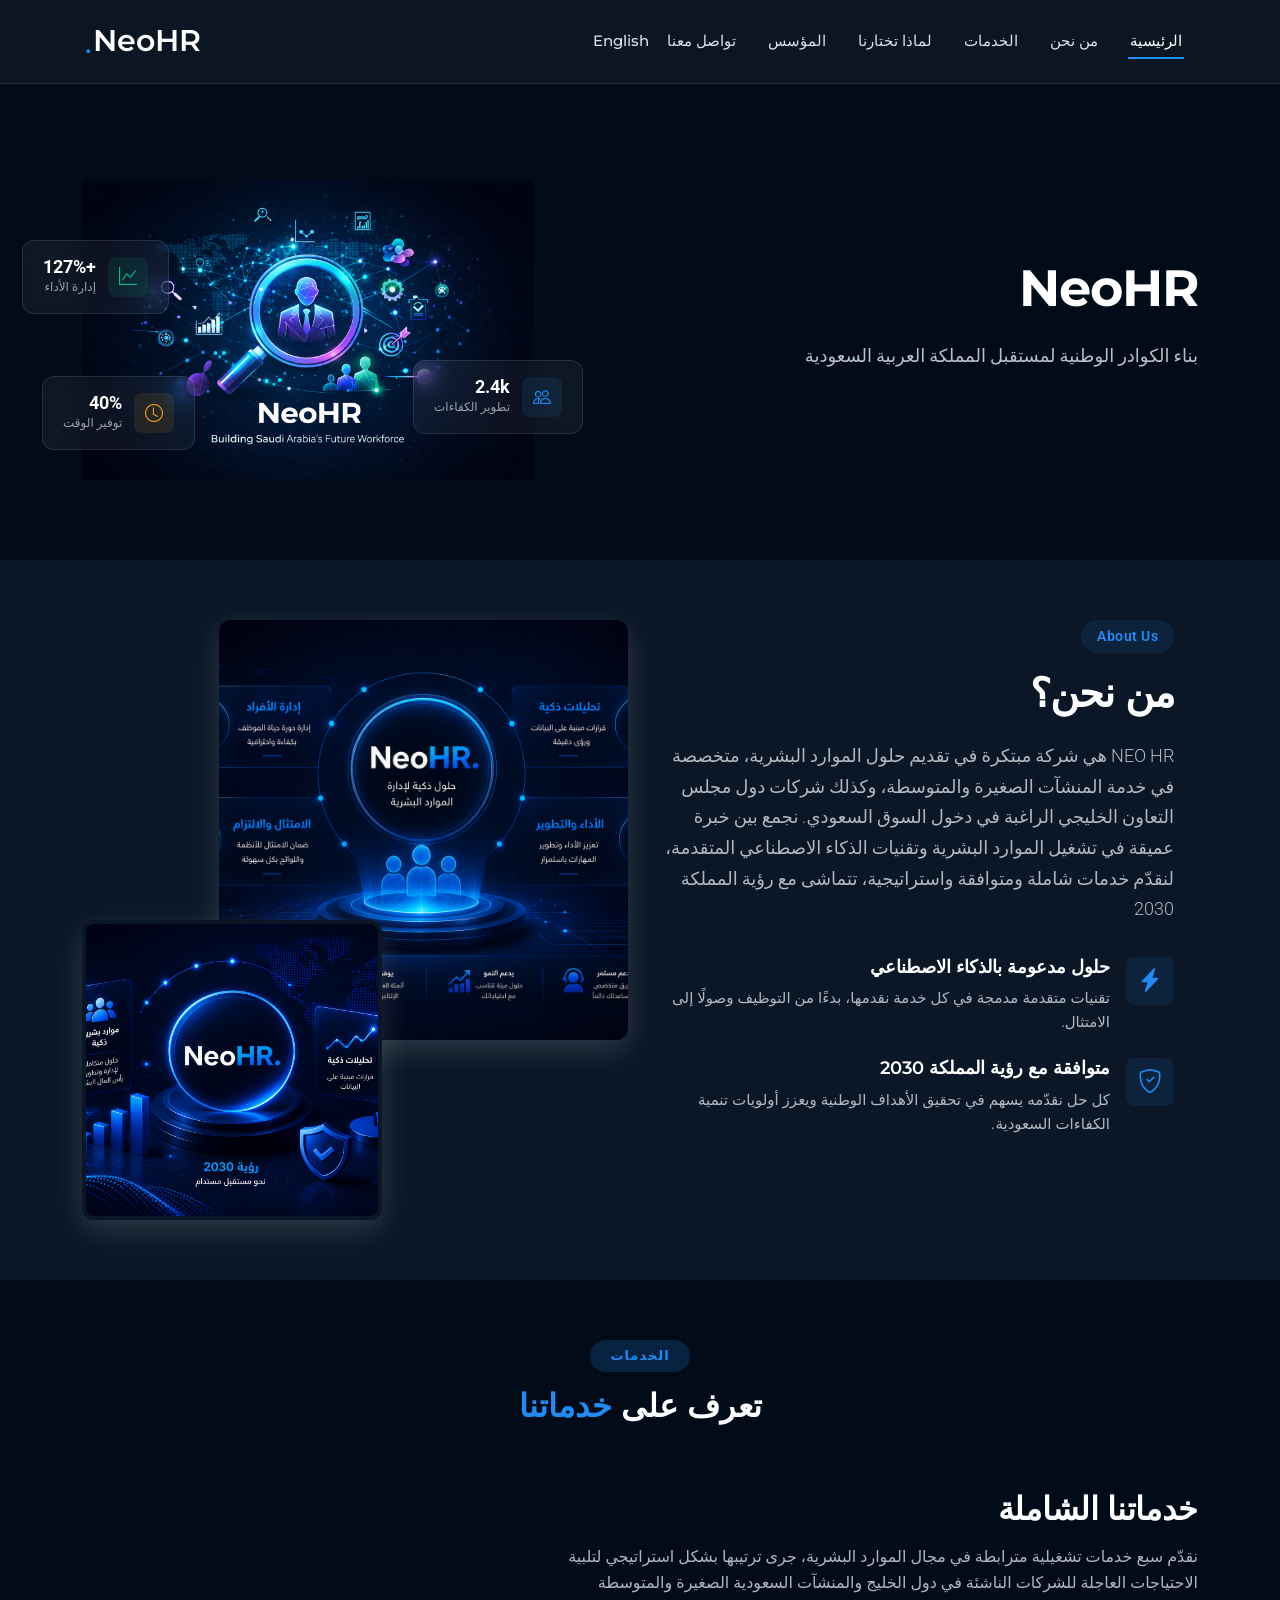
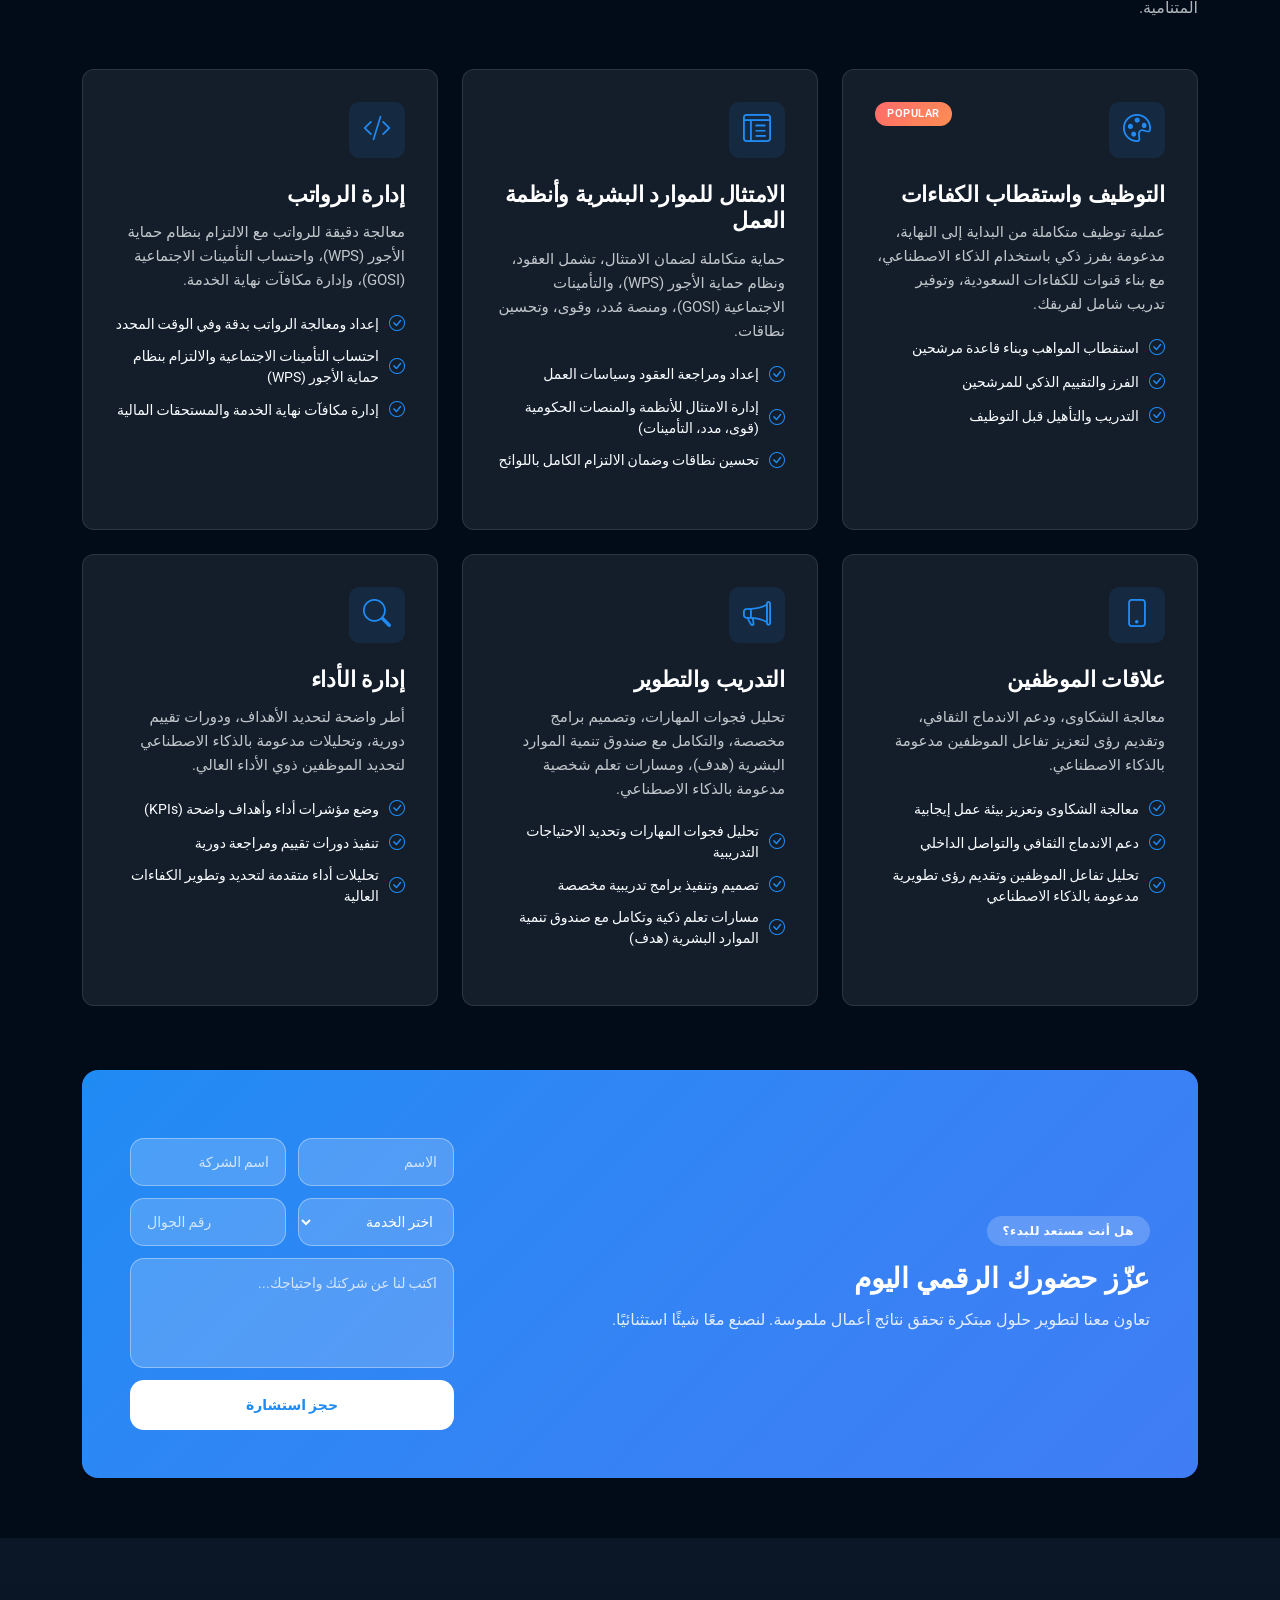
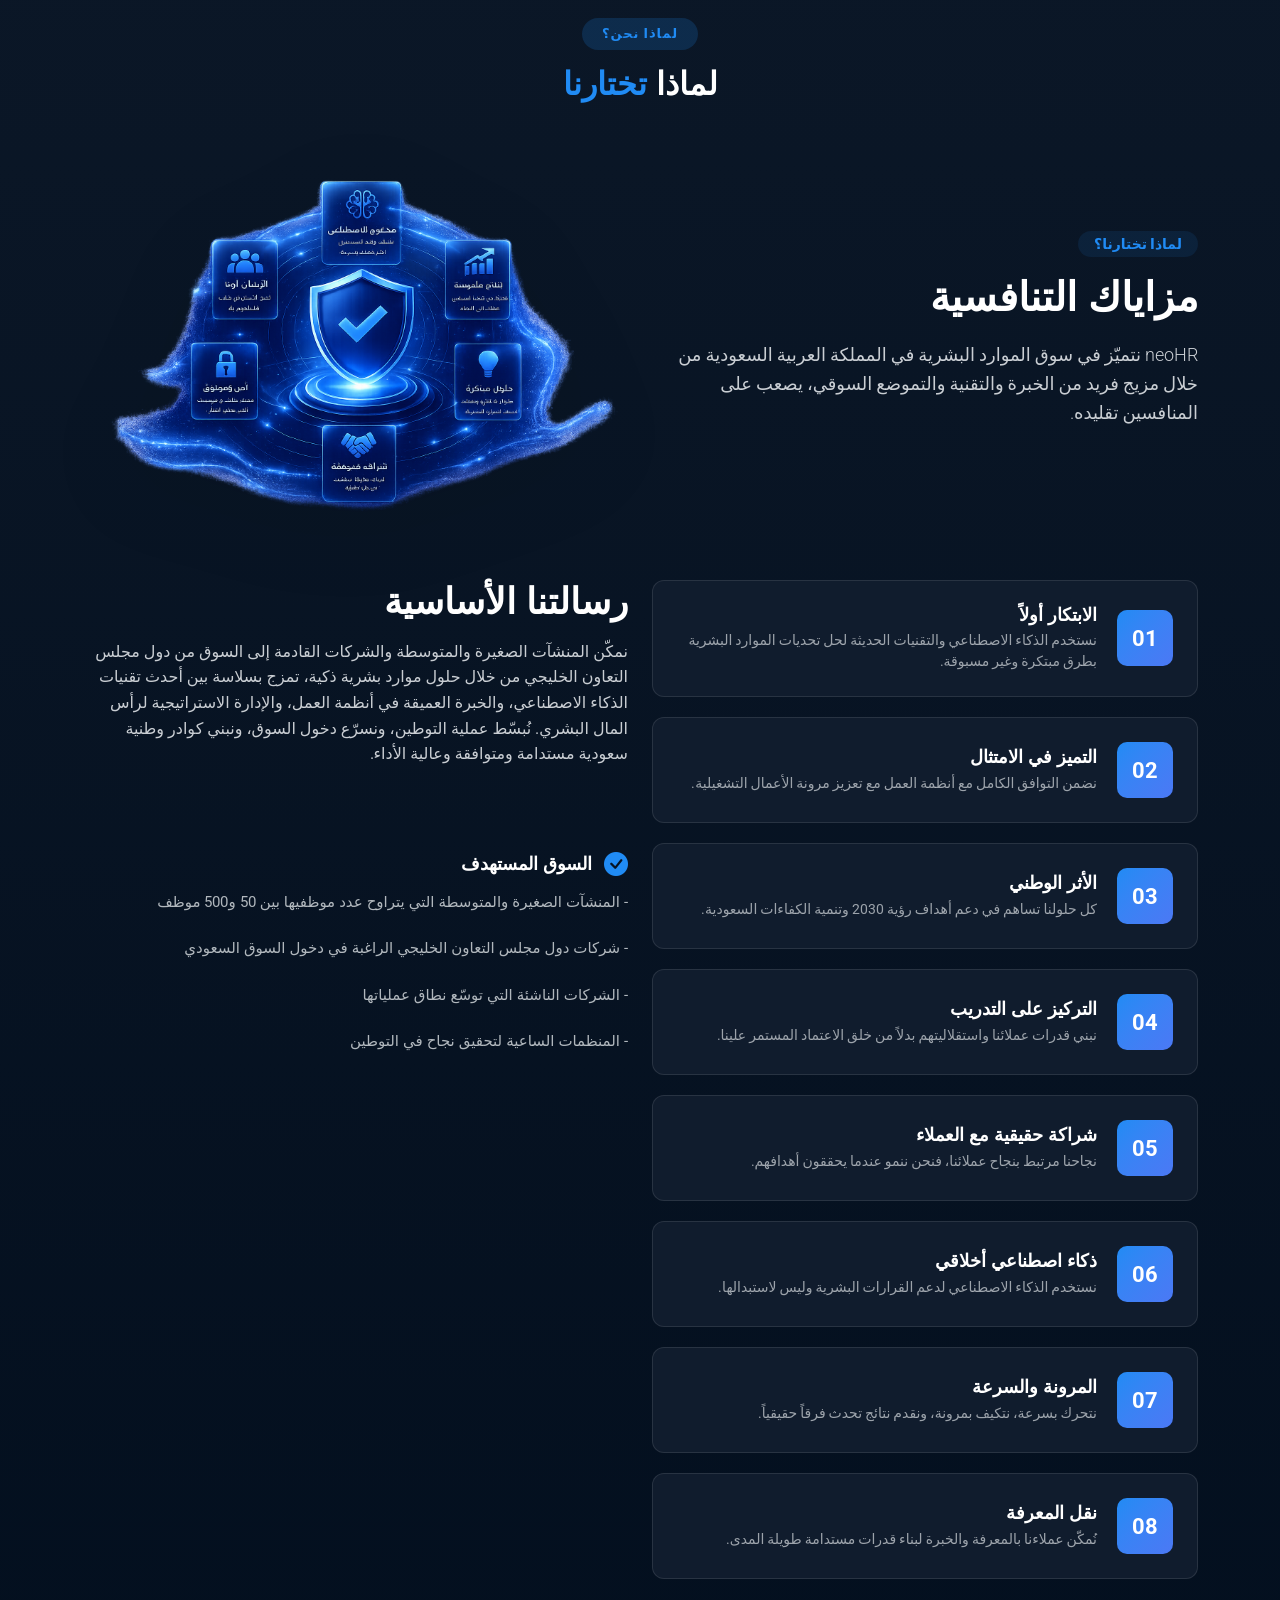
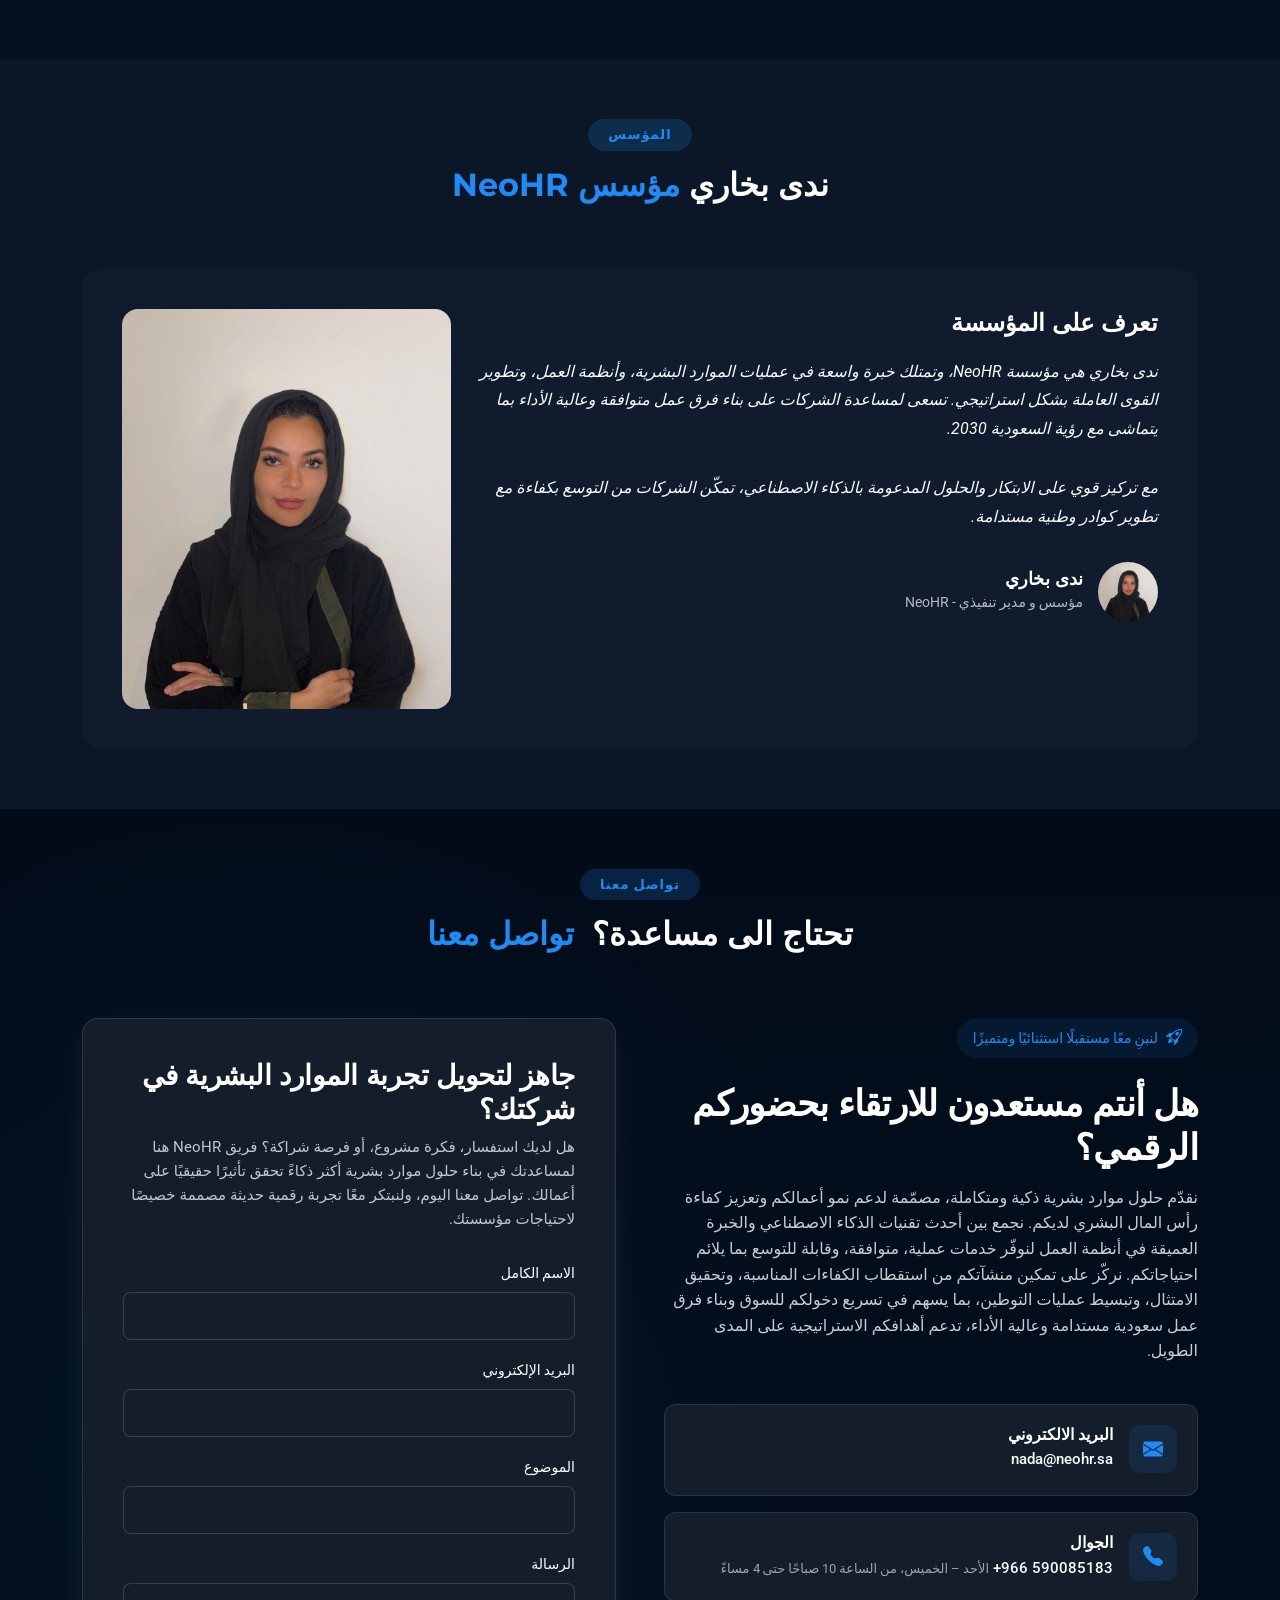
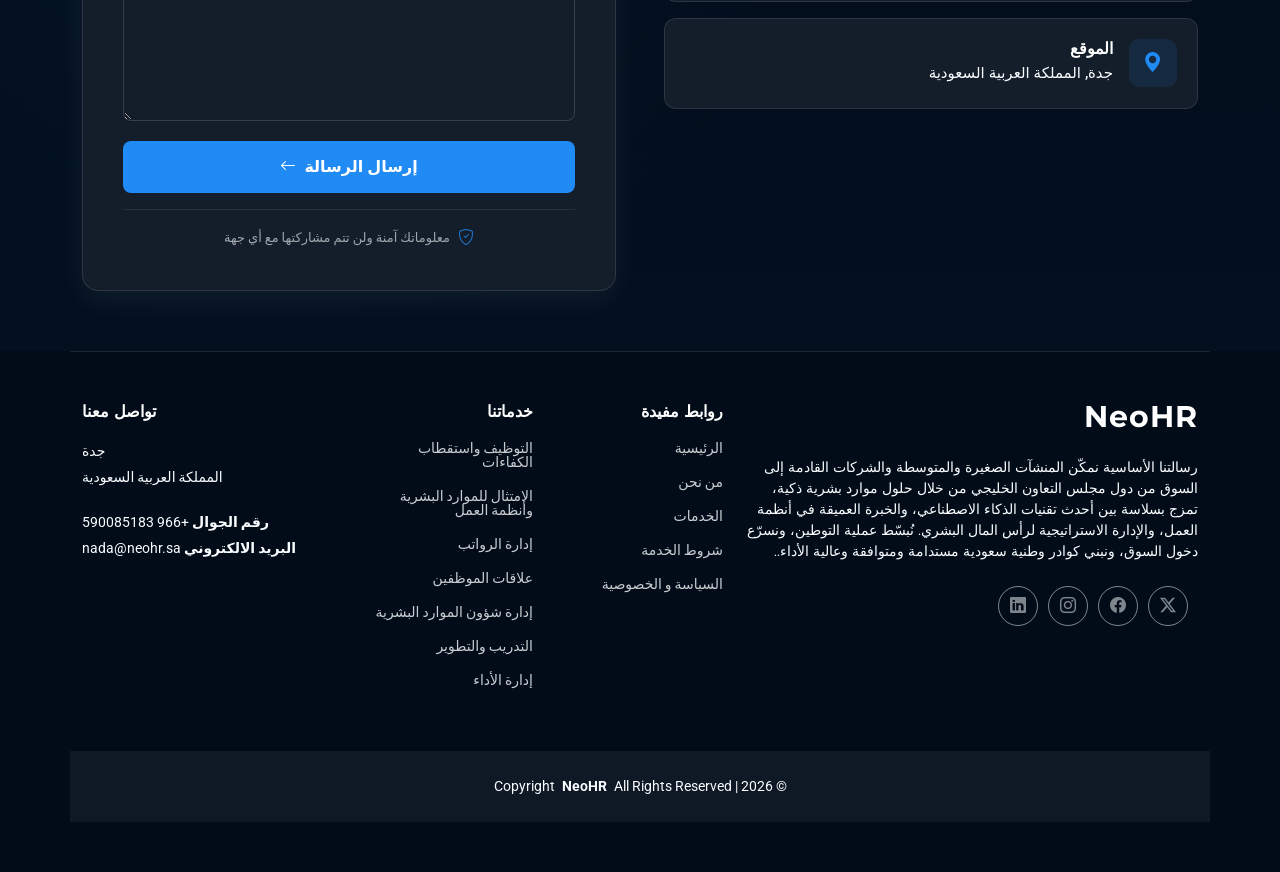
==== commit 43bcd711: "Update indexArabic.html" ====
--- a/indexArabic.html
+++ b/indexArabic.html
@@ -113,7 +113,7 @@
                   </div>
                   <div class="card-content">
                     <div class="card-value">+127%</div>
-                    <div class="card-label">Revenue Growth</div>
+                    <div class="card-label">إدارة الأداء</div>
                   </div>
                 </div>
                 <div class="floating-card card-2" data-aos="fade-up" data-aos-delay="500">
@@ -122,7 +122,7 @@
                   </div>
                   <div class="card-content">
                     <div class="card-value">2.4k</div>
-                    <div class="card-label">Active Users</div>
+                    <div class="card-label">تطوير الكفاءات</div>
                   </div>
                 </div>
                 <div class="floating-card card-3" data-aos="fade-up" data-aos-delay="600">
@@ -131,7 +131,7 @@
                   </div>
                   <div class="card-content">
                     <div class="card-value">40%</div>
-                    <div class="card-label">Time Saved</div>
+                    <div class="card-label">توفير الوقت</div>
                   </div>
                 </div>
               </div>
@@ -884,42 +884,42 @@
 
              <form action="https://formsubmit.co/nada@neohr.sa" method="POST" class="php-email-form">
 
-                <input type="hidden" name="_captcha" value="false">
-                <input type="hidden" name="_subject" value="New NeoHR Contact Form Message">
-                <input type="hidden" name="_template" value="table">
-                <input type="hidden" name="_next" value="https://trqorganji.github.io/NeoHR.demo/">
-
-                <div class="form-group">
-                  <label>الأسم كامل</label>
-                  <input type="text" name="Full Name" class="form-control" required>
-                </div>
-
-                <div class="form-group">
-                  <label>البريد الألكتروني</label>
-                  <input type="email" name="Email Address" class="form-control" required>
-                </div>
-
-                <div class="form-group">
-                  <label>الموضوع</label>
-                  <input type="text" name="Subject" class="form-control" required>
-                </div>
-
-                <div class="form-group">
-                  <label>التفاصيل</label>
-                  <textarea name="Message" class="form-control" rows="5" required></textarea>
-                </div>
-
-                <button type="submit" class="submit-btn">
-                  <span>ارسال</span>
-                  <i class="bi bi-arrow-right"></i>
-                </button>
-
-                <div class="form-footer">
-                  <i class="bi bi-shield-check"></i>
-                  <span>جميع المعلومات تحفظ بسرية تامة و لن يتم مشاركتها</span>
-                </div>
-
-              </form>
+  <input type="hidden" name="_captcha" value="false">
+  <input type="hidden" name="_subject" value="رسالة جديدة من موقع NeoHR">
+  <input type="hidden" name="_template" value="table">
+  <input type="hidden" name="_next" value="https://trqorganji.github.io/NeoHR.demo/indexArabic.html">
+
+  <div class="form-group">
+    <label>الاسم الكامل</label>
+    <input type="text" name="الاسم الكامل" class="form-control" required>
+  </div>
+
+  <div class="form-group">
+    <label>البريد الإلكتروني</label>
+    <input type="email" name="البريد الإلكتروني" class="form-control" required>
+  </div>
+
+  <div class="form-group">
+    <label>الموضوع</label>
+    <input type="text" name="الموضوع" class="form-control" required>
+  </div>
+
+  <div class="form-group">
+    <label>الرسالة</label>
+    <textarea name="الرسالة" class="form-control" rows="5" required></textarea>
+  </div>
+
+  <button type="submit" class="submit-btn">
+    <span>إرسال الرسالة</span>
+    <i class="bi bi-arrow-left"></i>
+  </button>
+
+  <div class="form-footer">
+    <i class="bi bi-shield-check"></i>
+    <span>معلوماتك آمنة ولن تتم مشاركتها مع أي جهة</span>
+  </div>
+
+</form>
 
   </main>
 
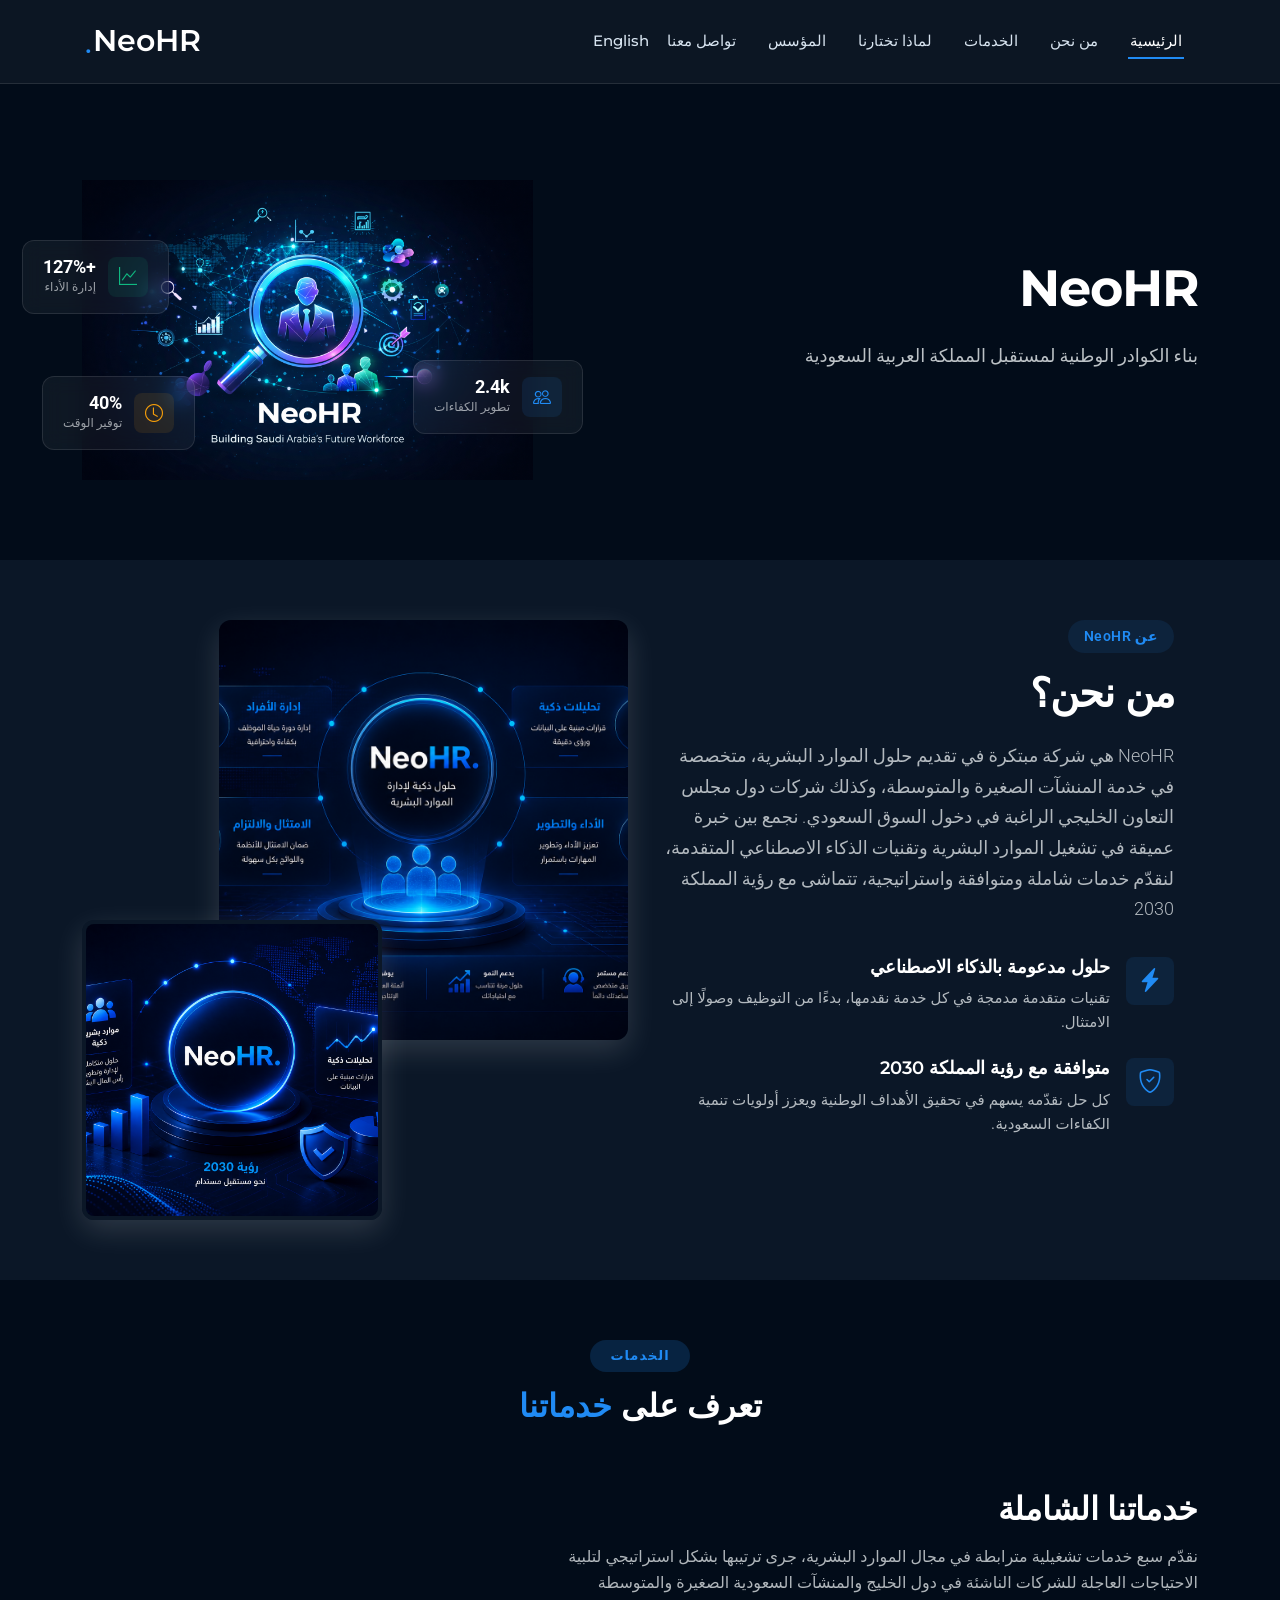
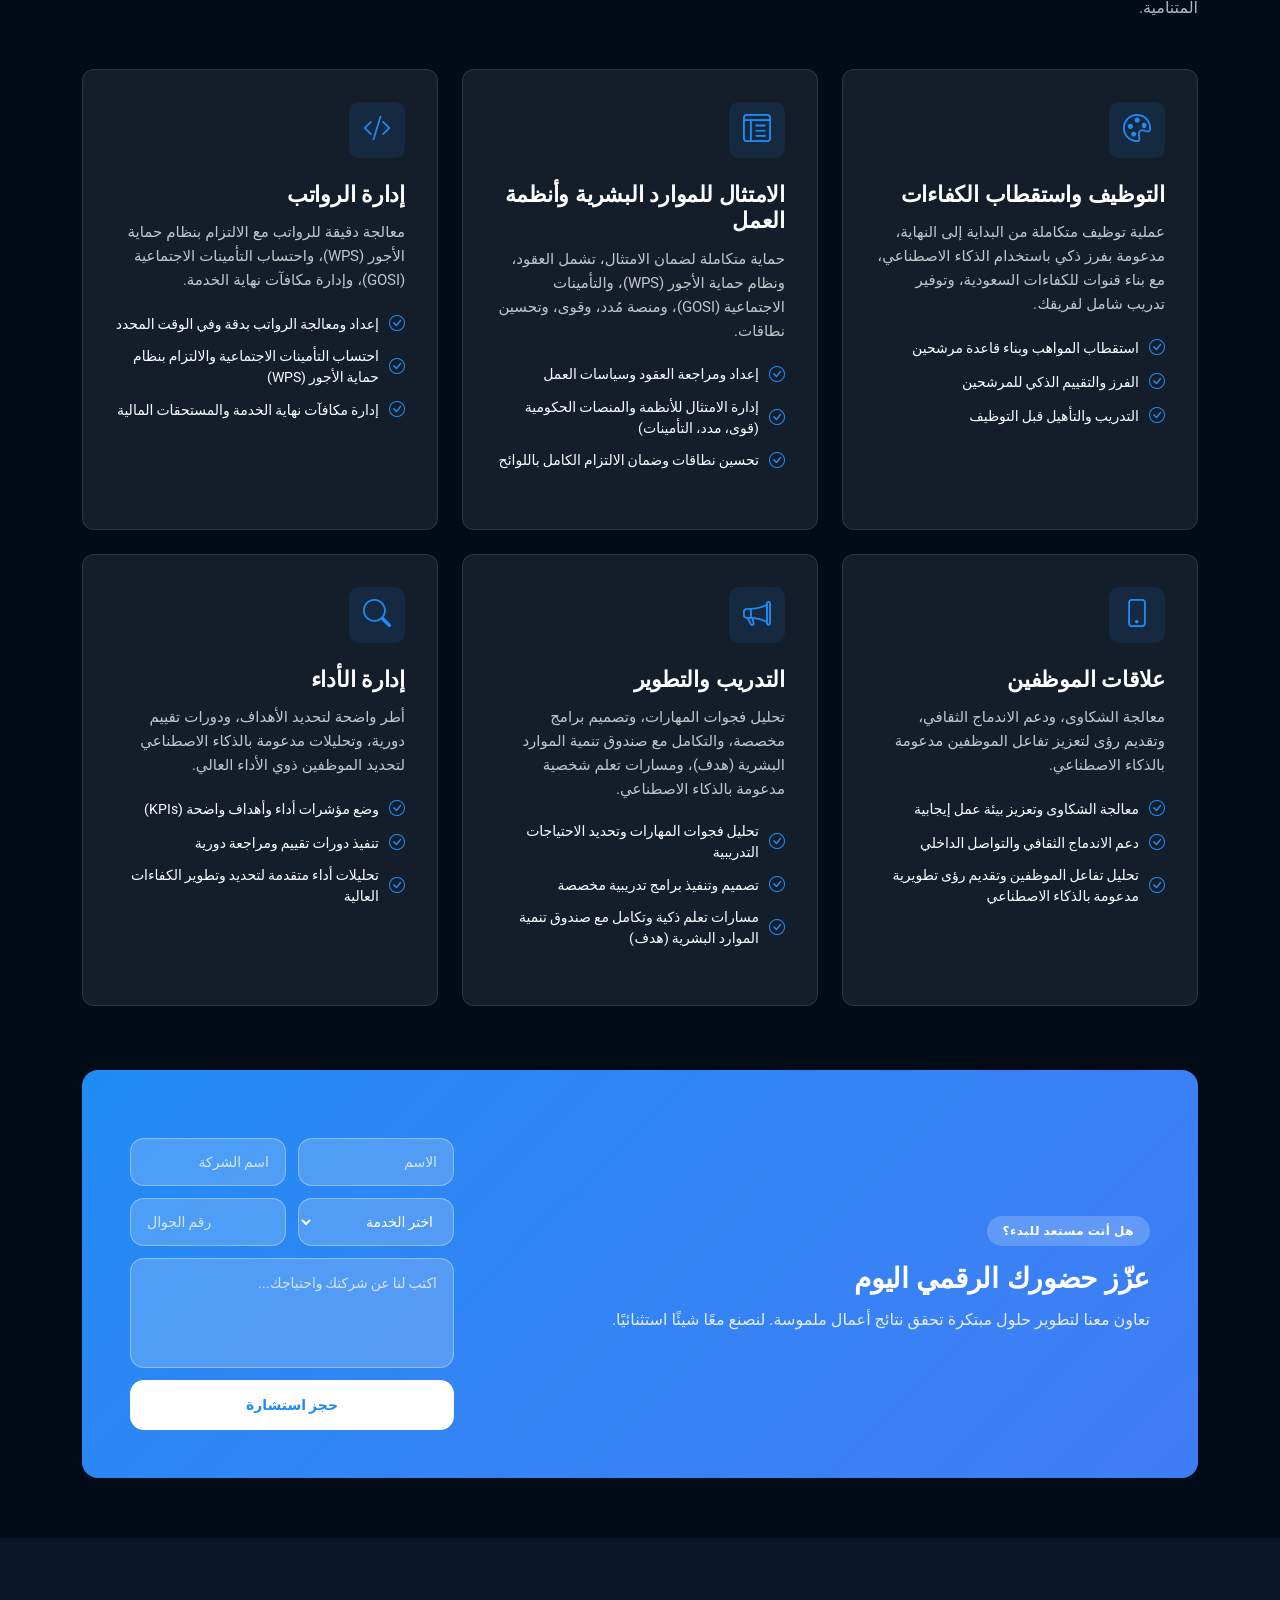
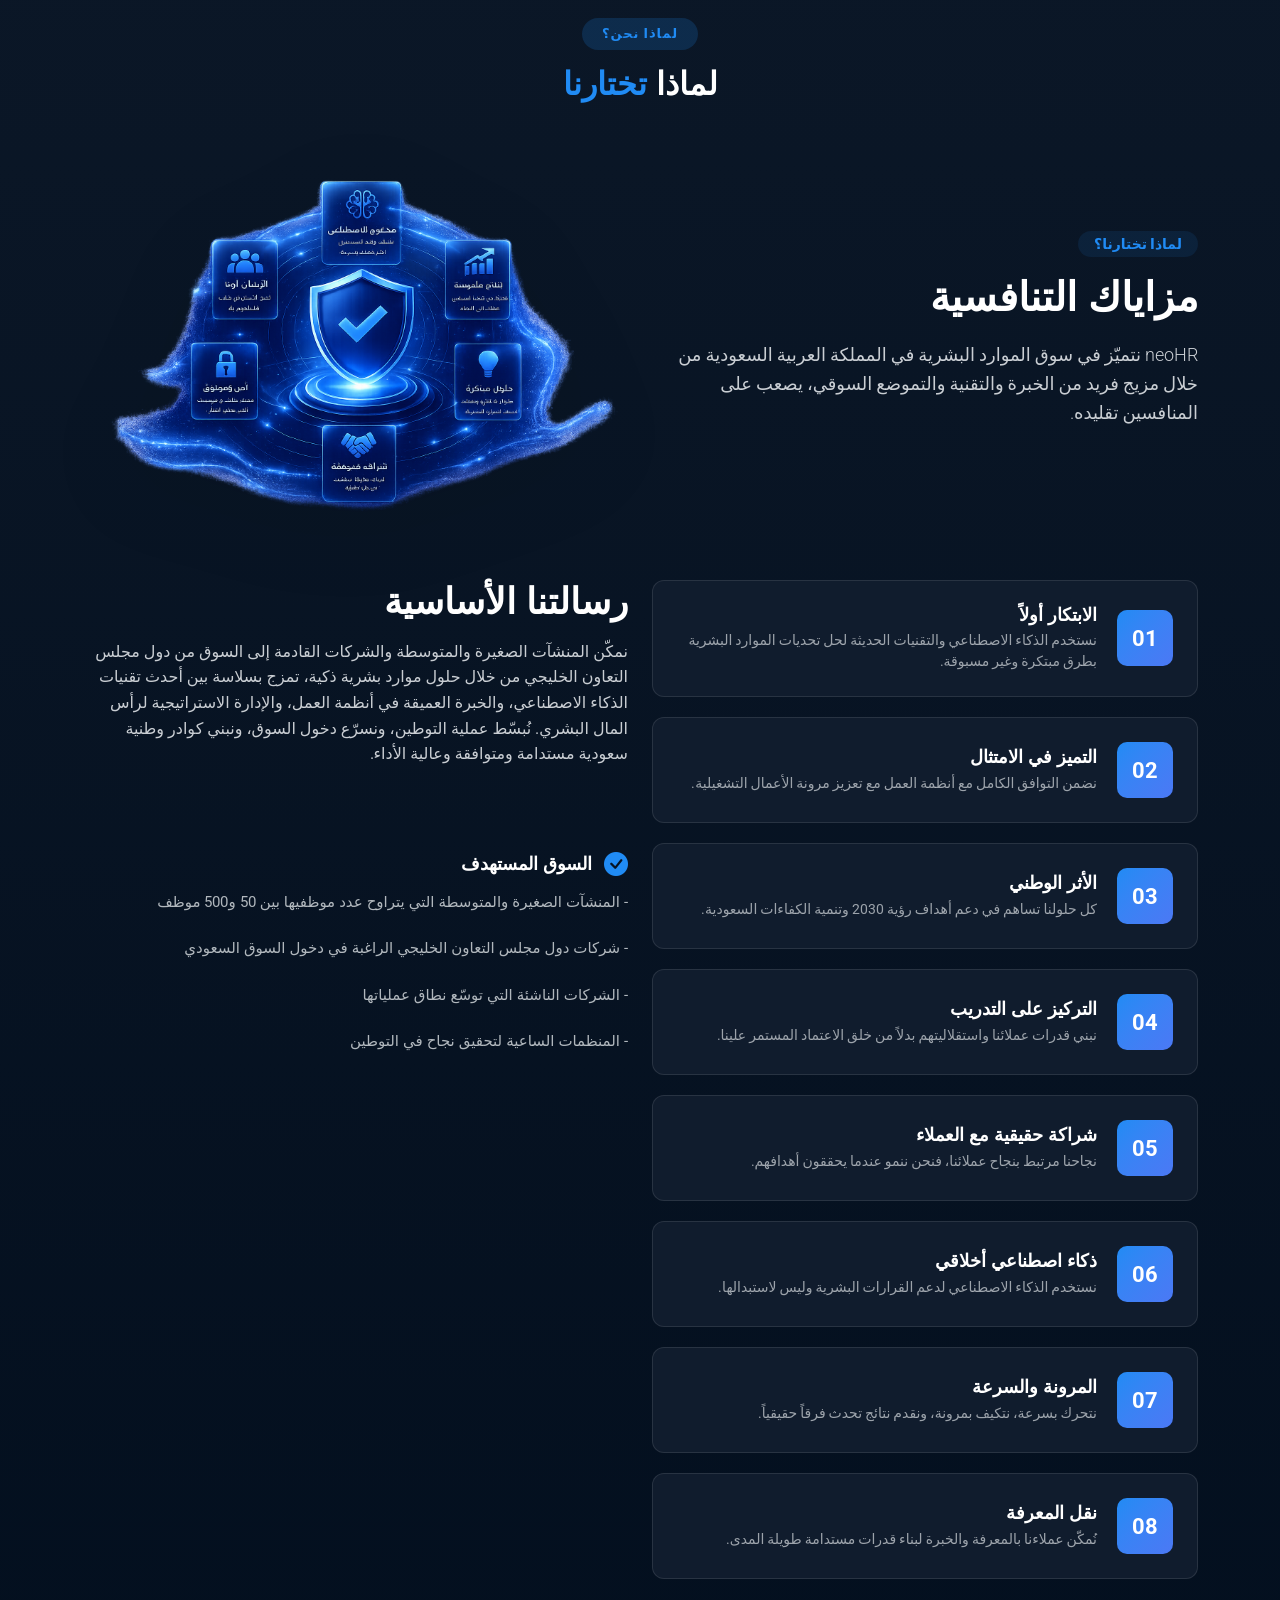
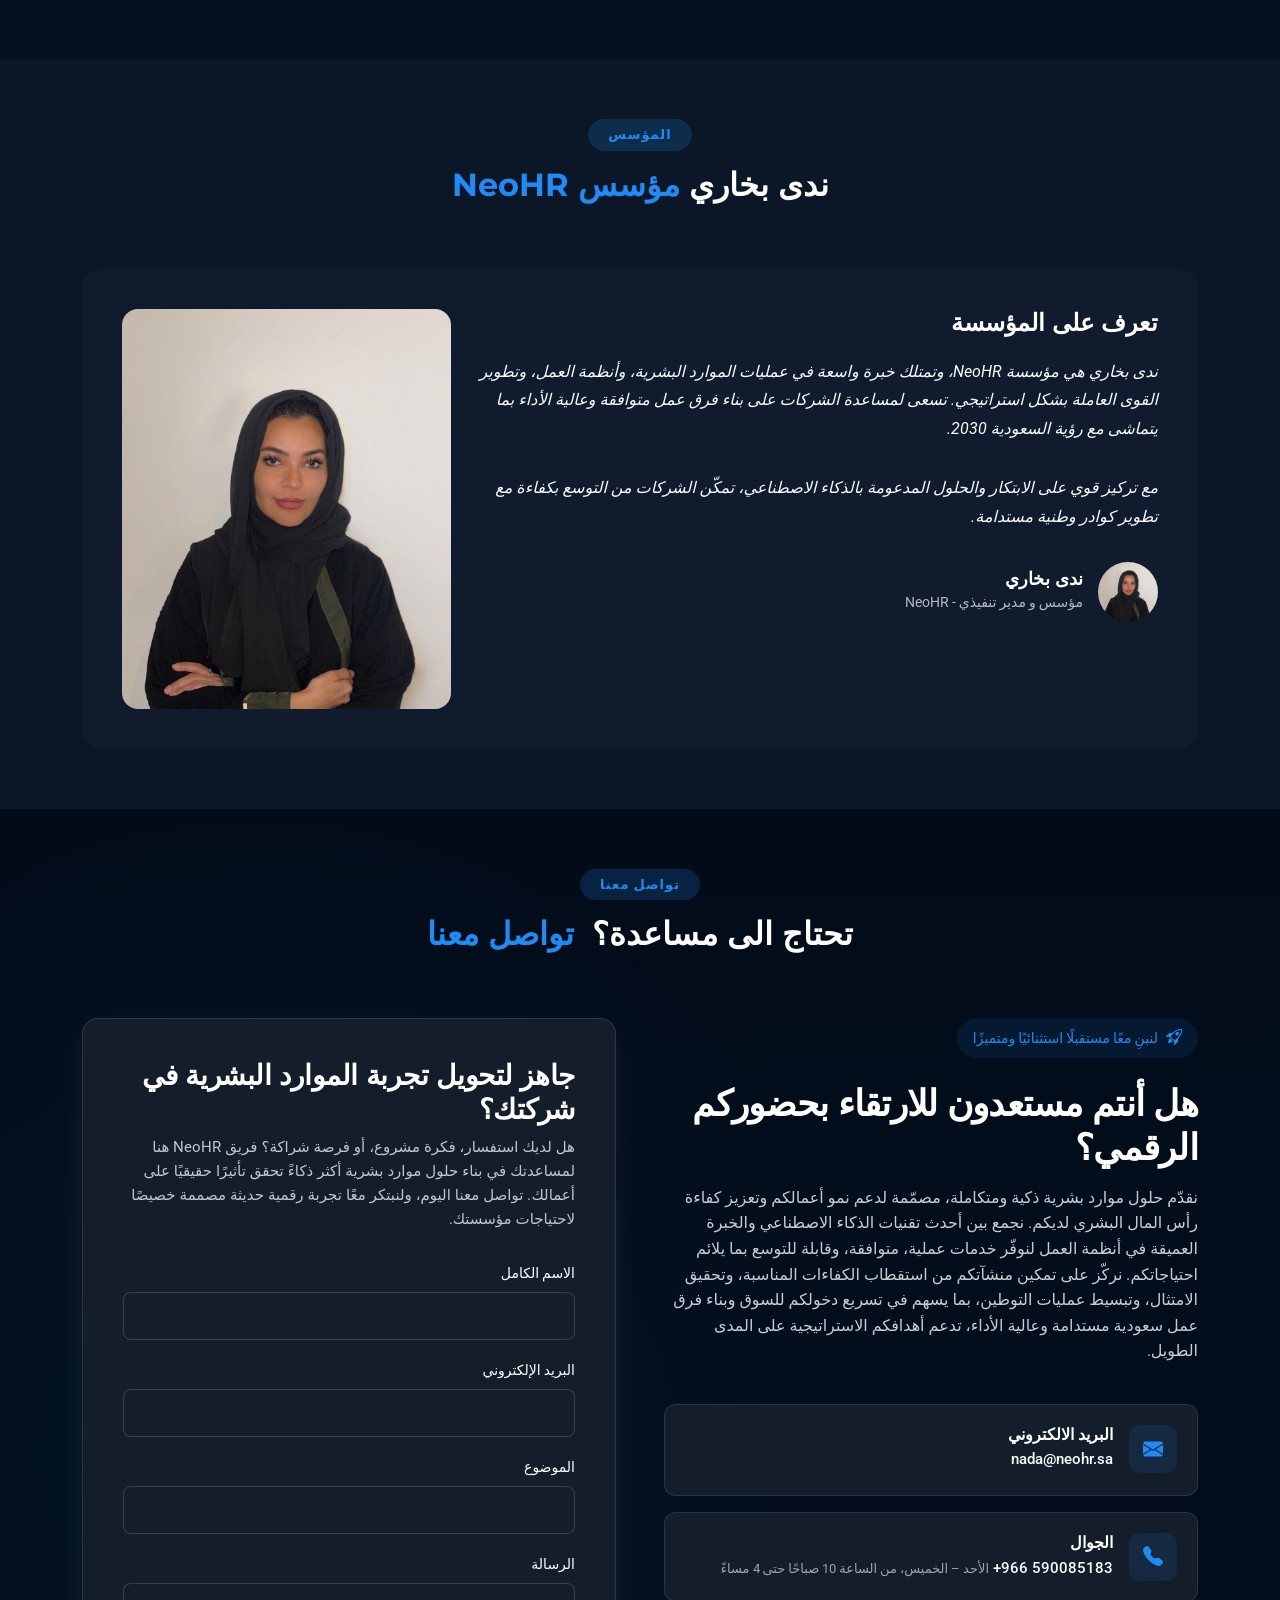
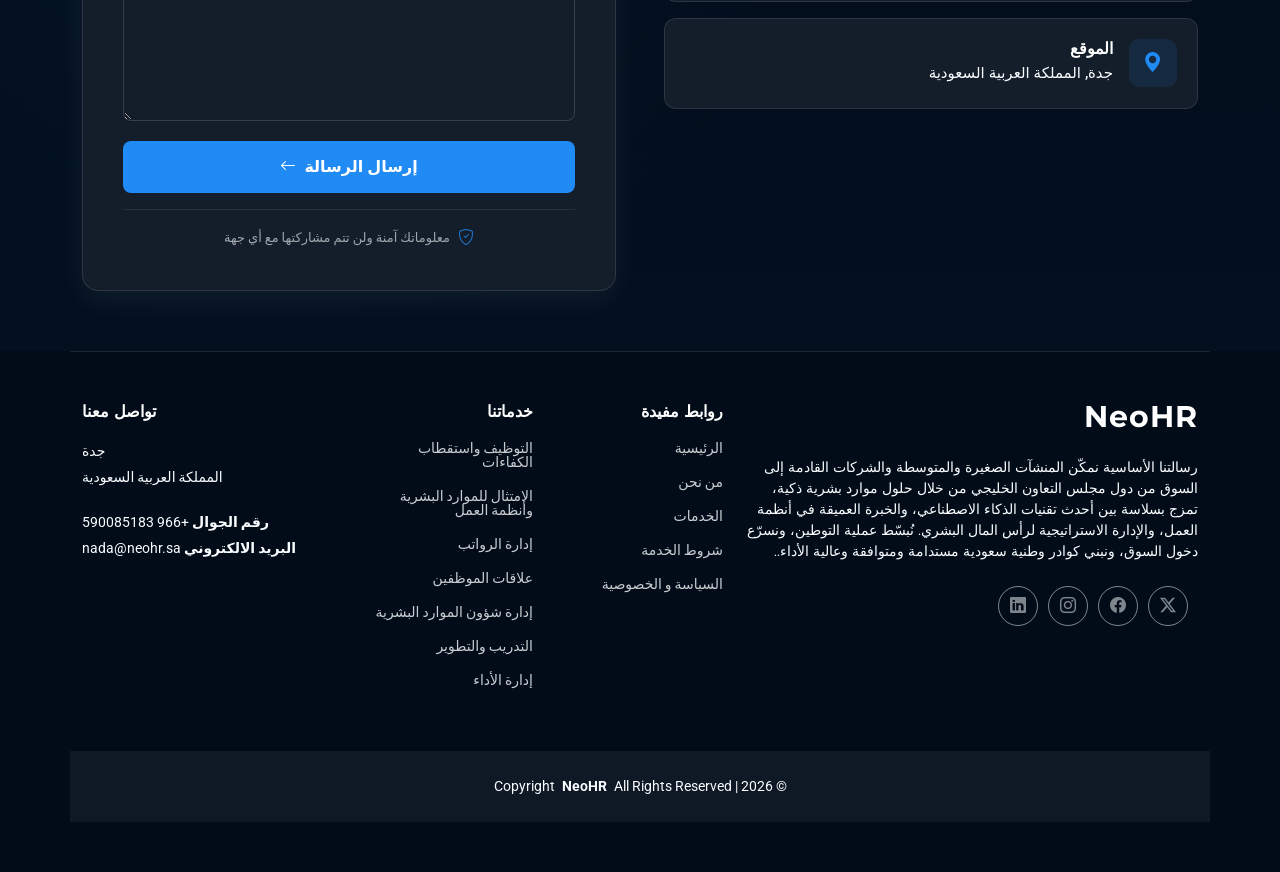
==== commit afdd23e0: "Update indexArabic.html" ====
--- a/indexArabic.html
+++ b/indexArabic.html
@@ -157,9 +157,9 @@
 
           <div class="col-lg-6" data-aos="fade-up" data-aos-delay="200">
             <div class="content-wrapper">
-              <div class="section-badge">About Us</div>
+              <div class="section-badge">عن NeoHR</div>
               <h2>من نحن؟</h2>
-              <p class="lead">NEO HR هي شركة مبتكرة في تقديم حلول الموارد البشرية، متخصصة في خدمة المنشآت الصغيرة والمتوسطة، وكذلك شركات دول مجلس التعاون الخليجي الراغبة في دخول السوق السعودي.
+              <p class="lead">NeoHR هي شركة مبتكرة في تقديم حلول الموارد البشرية، متخصصة في خدمة المنشآت الصغيرة والمتوسطة، وكذلك شركات دول مجلس التعاون الخليجي الراغبة في دخول السوق السعودي.
 نجمع بين خبرة عميقة في تشغيل الموارد البشرية وتقنيات الذكاء الاصطناعي المتقدمة، لنقدّم خدمات شاملة ومتوافقة واستراتيجية، تتماشى مع رؤية المملكة 2030</p>
 
              <!-- <div class="stats-grid">
@@ -267,7 +267,6 @@
                 <div class="icon-wrapper">
                   <i class="bi bi-palette"></i>
                 </div>
-                <span class="badge-popular">Popular</span>
               </div>
               <h3>التوظيف واستقطاب الكفاءات</h3>
               <p>عملية توظيف متكاملة من البداية إلى النهاية، مدعومة بفرز ذكي باستخدام الذكاء الاصطناعي، مع بناء قنوات للكفاءات السعودية، وتوفير تدريب شامل لفريقك.</p>
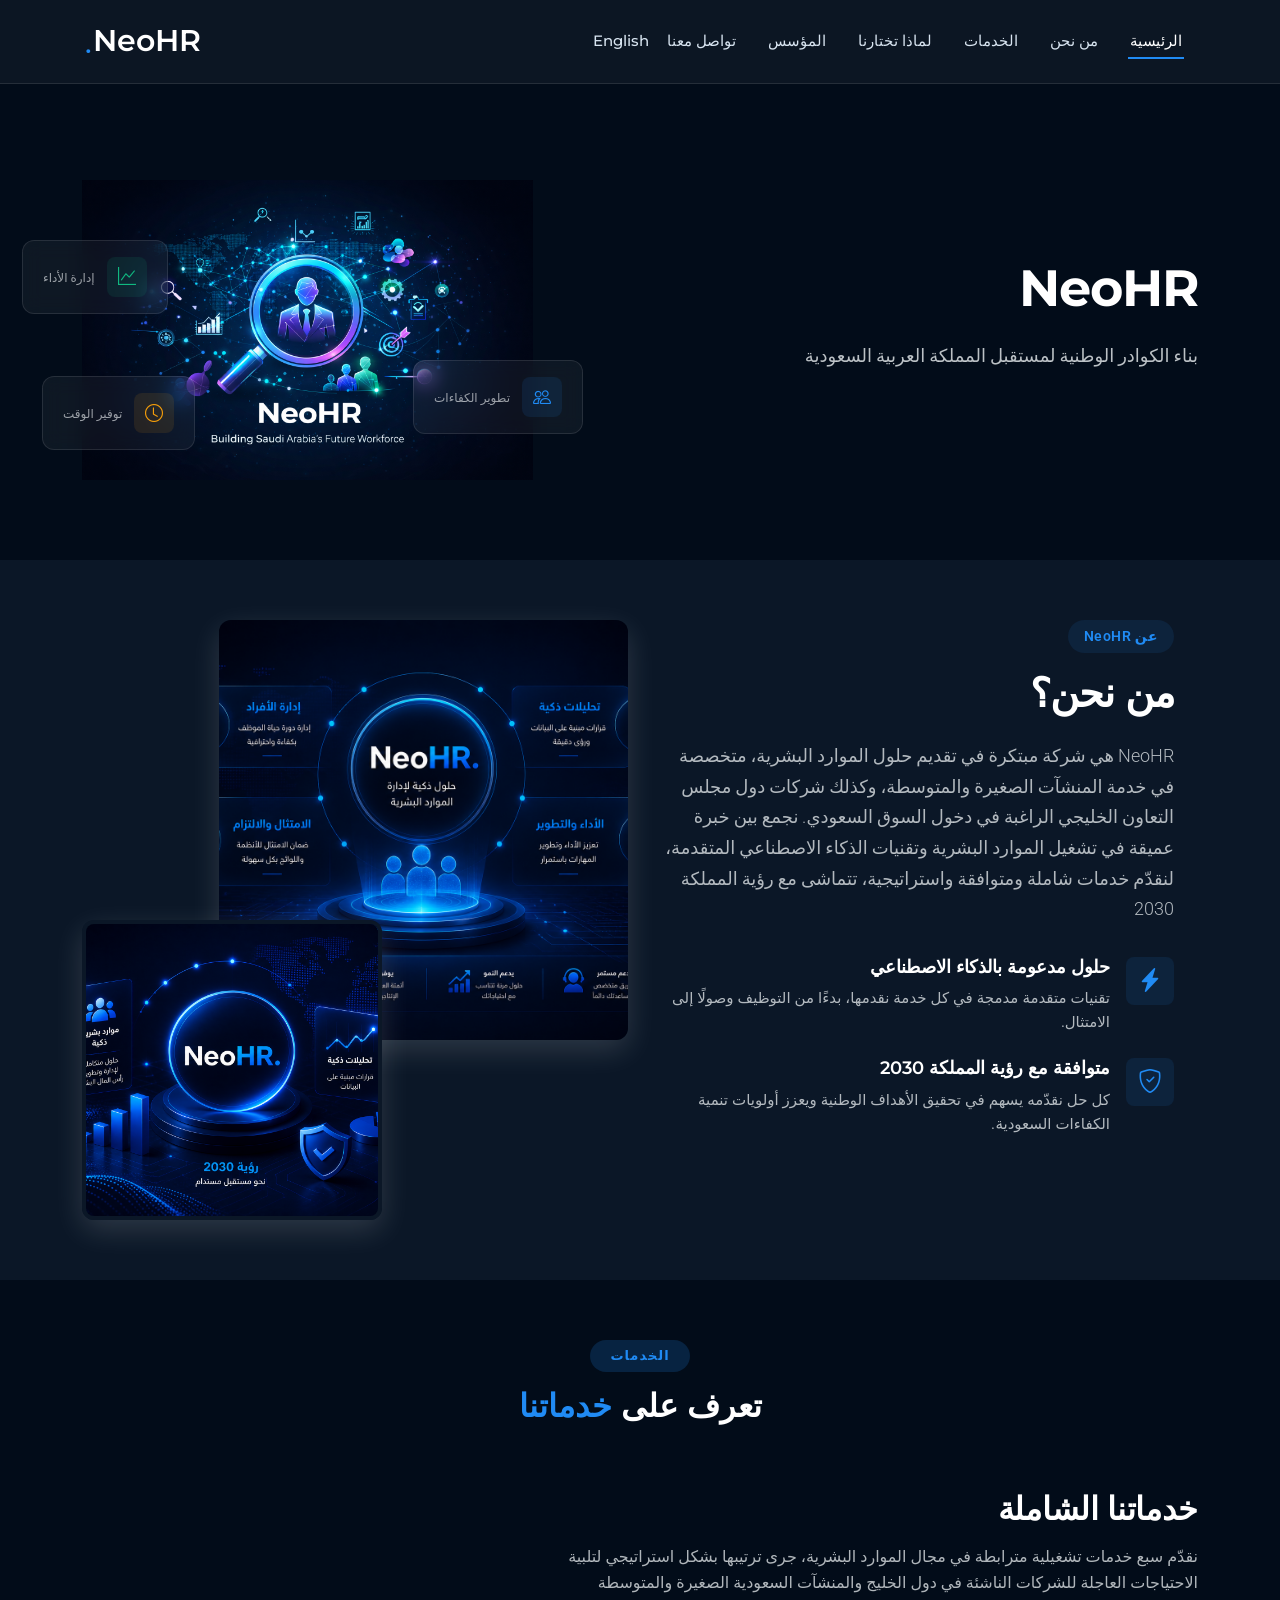
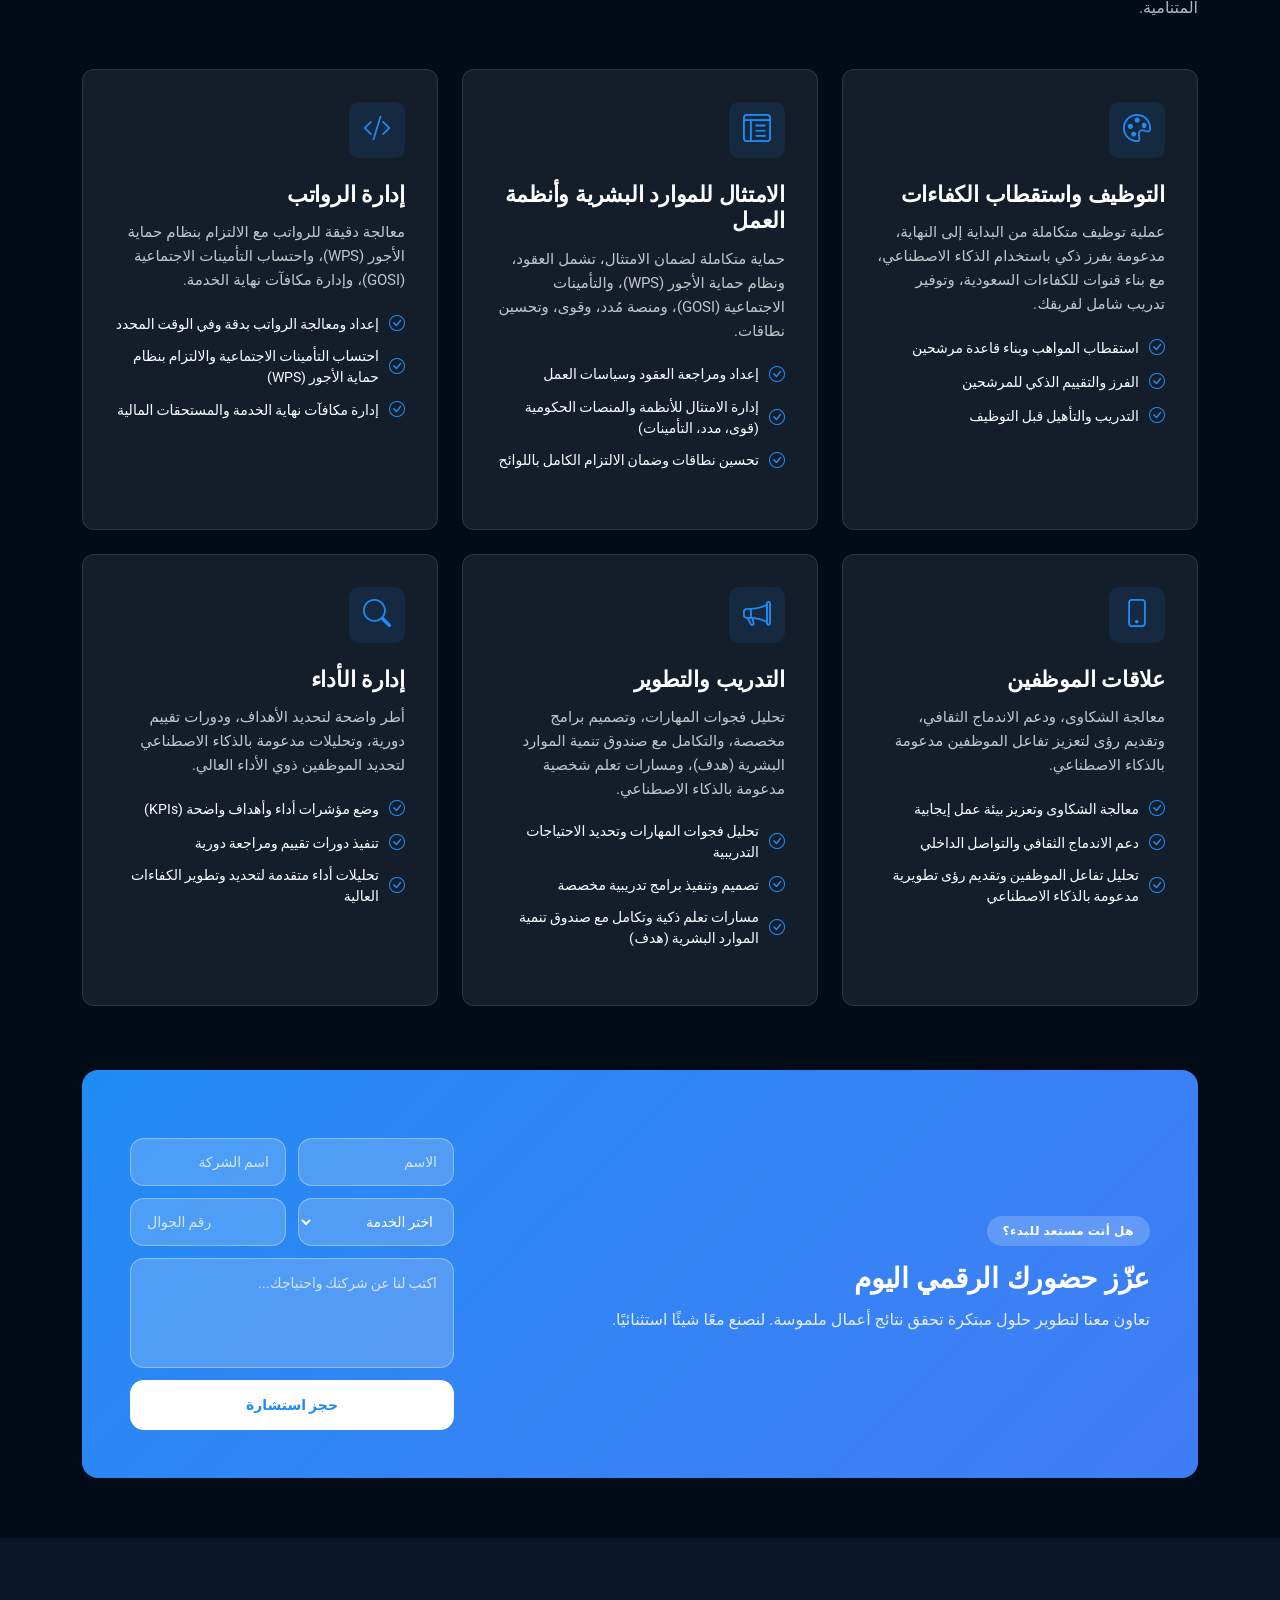
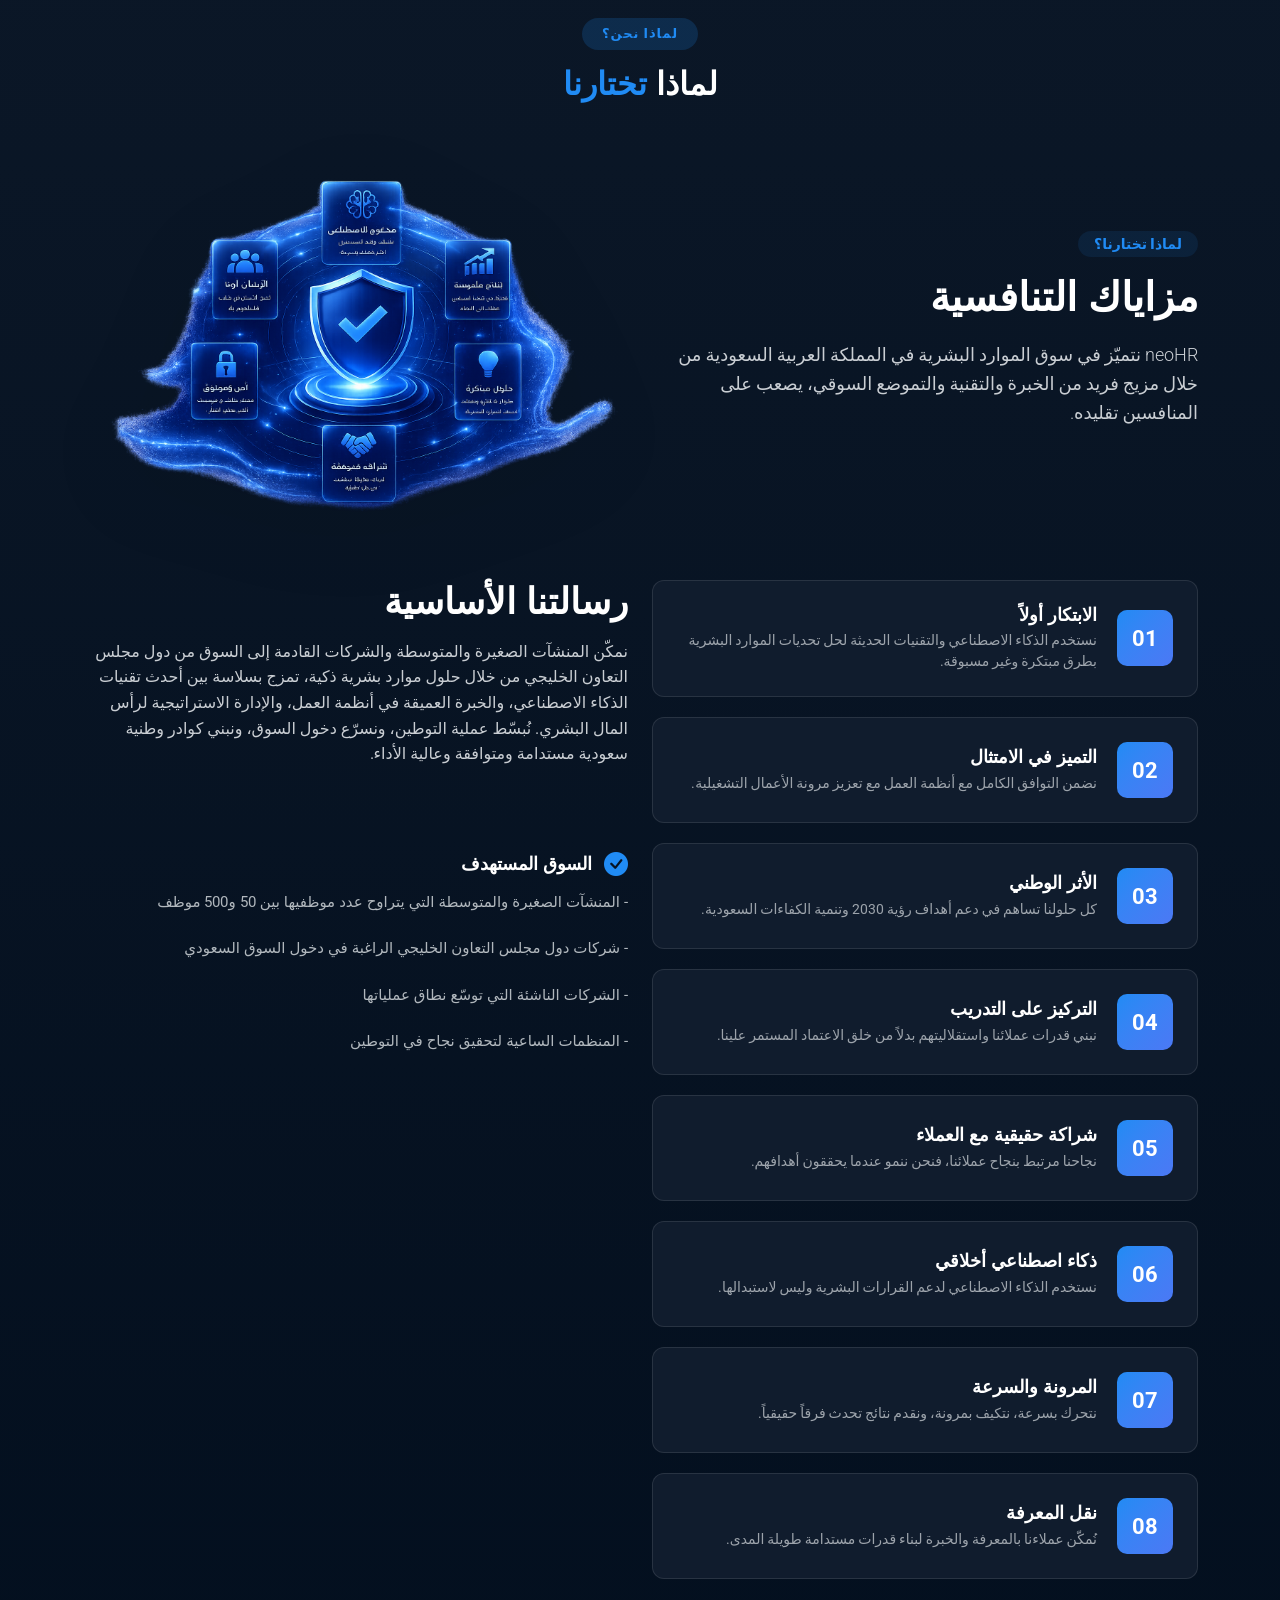
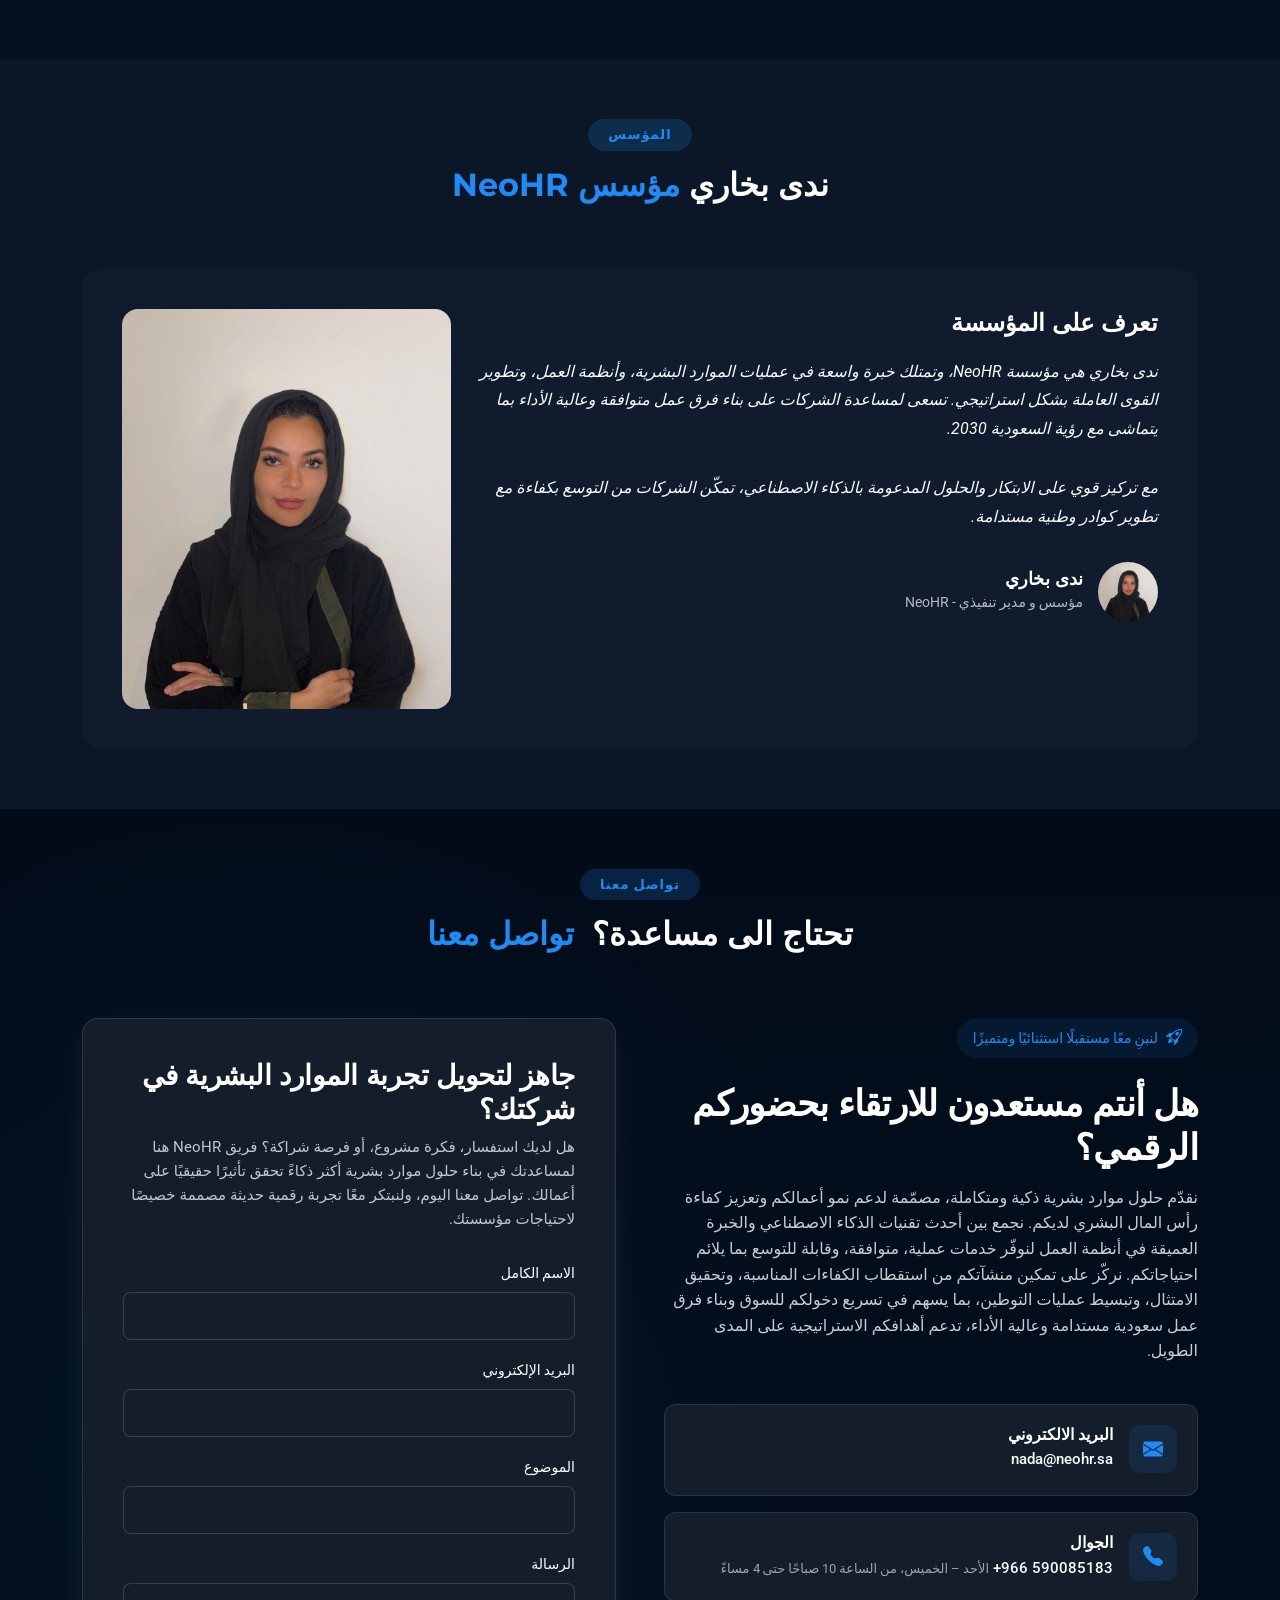
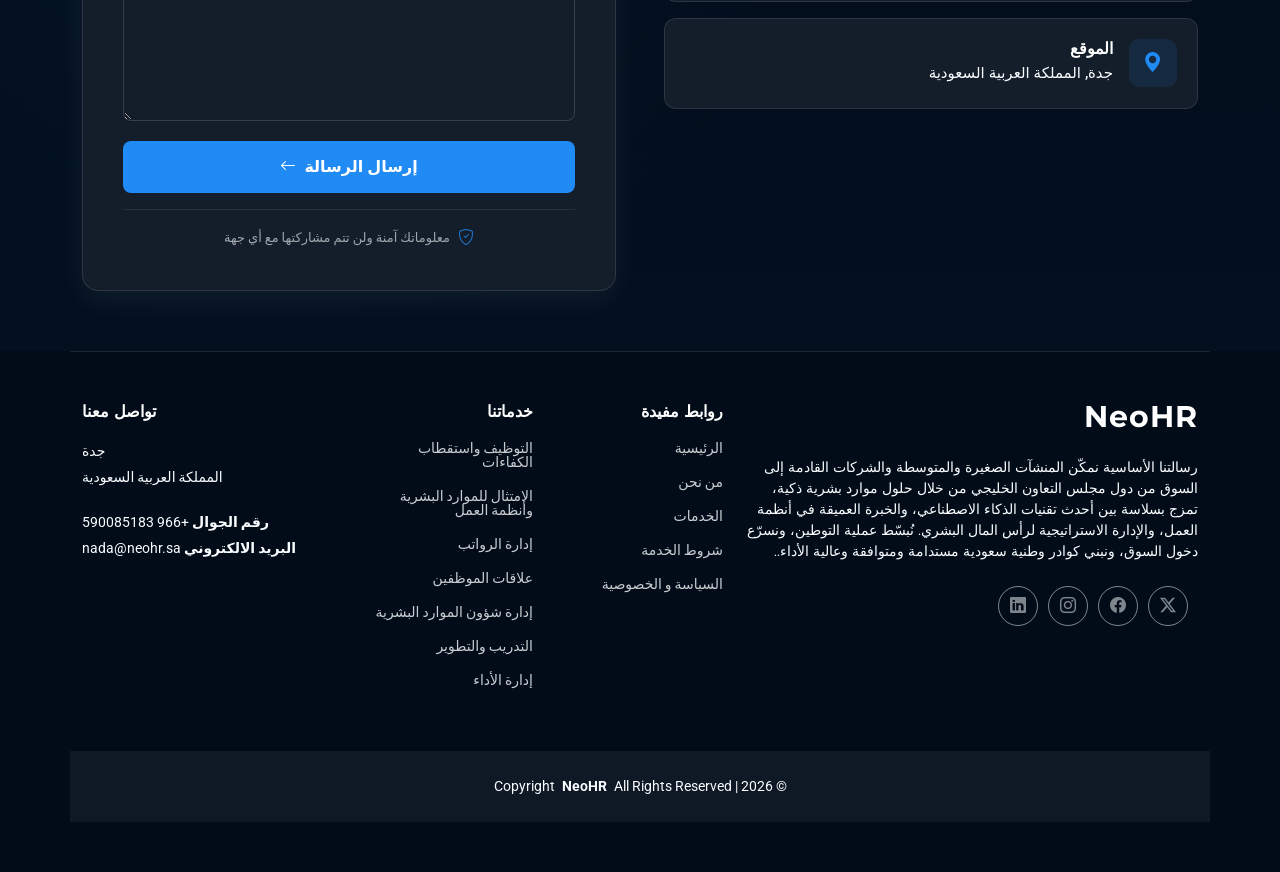
==== commit a254ab2d: "Update indexArabic.html" ====
--- a/indexArabic.html
+++ b/indexArabic.html
@@ -112,7 +112,6 @@
                     <i class="bi bi-graph-up"></i>
                   </div>
                   <div class="card-content">
-                    <div class="card-value">+127%</div>
                     <div class="card-label">إدارة الأداء</div>
                   </div>
                 </div>
@@ -121,7 +120,6 @@
                     <i class="bi bi-people"></i>
                   </div>
                   <div class="card-content">
-                    <div class="card-value">2.4k</div>
                     <div class="card-label">تطوير الكفاءات</div>
                   </div>
                 </div>
@@ -130,7 +128,6 @@
                     <i class="bi bi-clock"></i>
                   </div>
                   <div class="card-content">
-                    <div class="card-value">40%</div>
                     <div class="card-label">توفير الوقت</div>
                   </div>
                 </div>
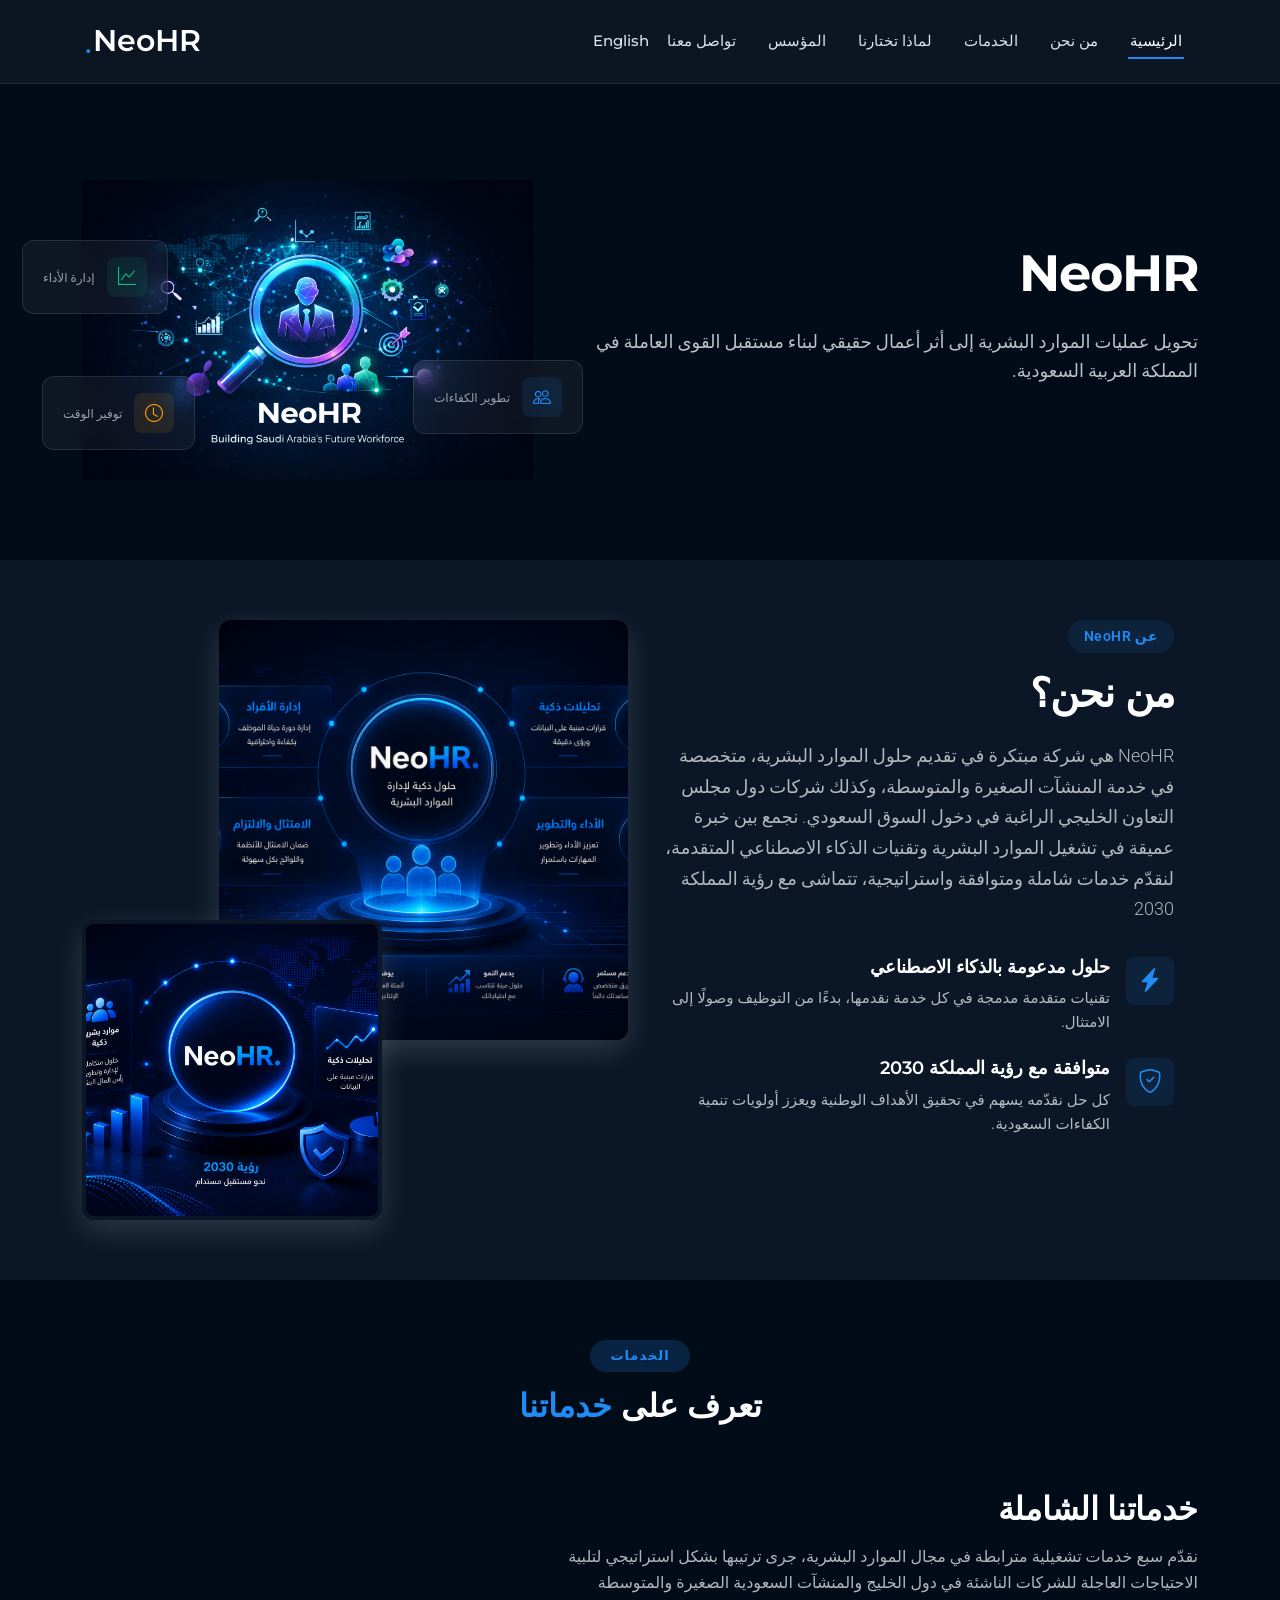
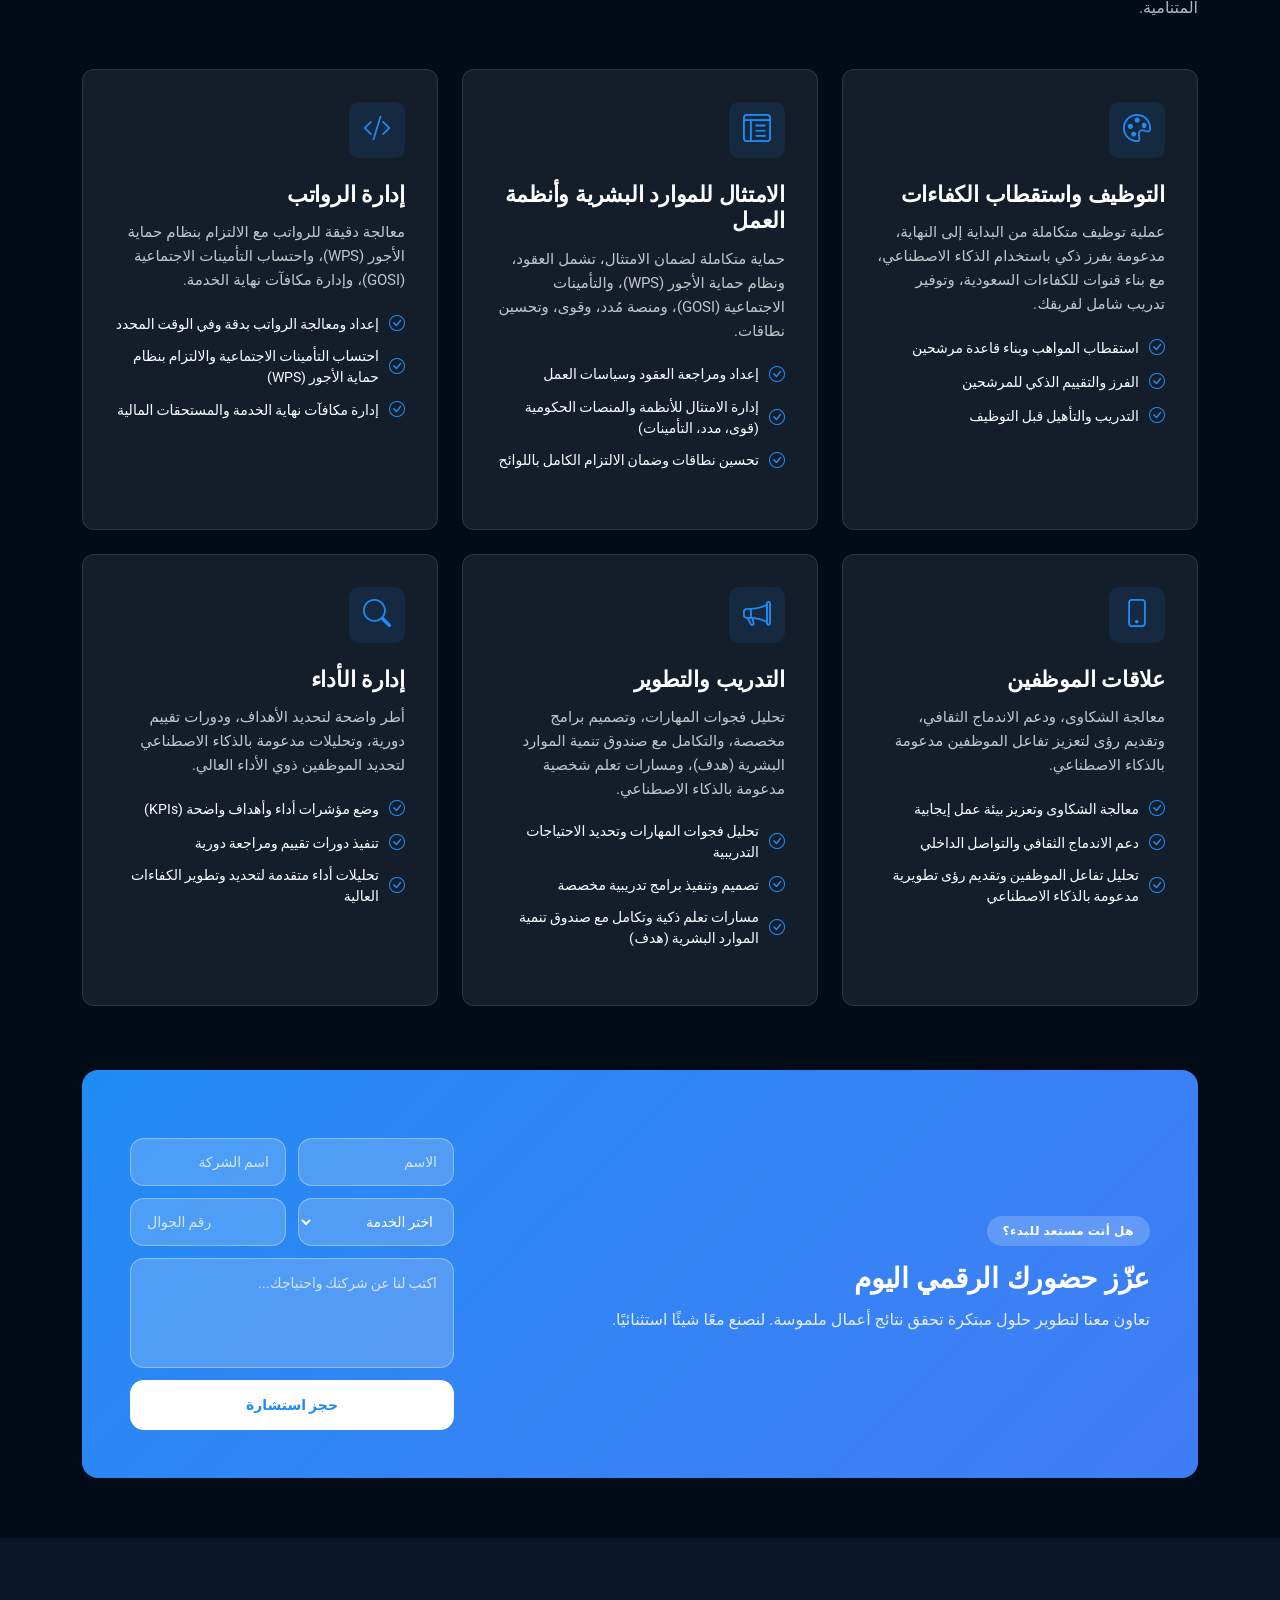
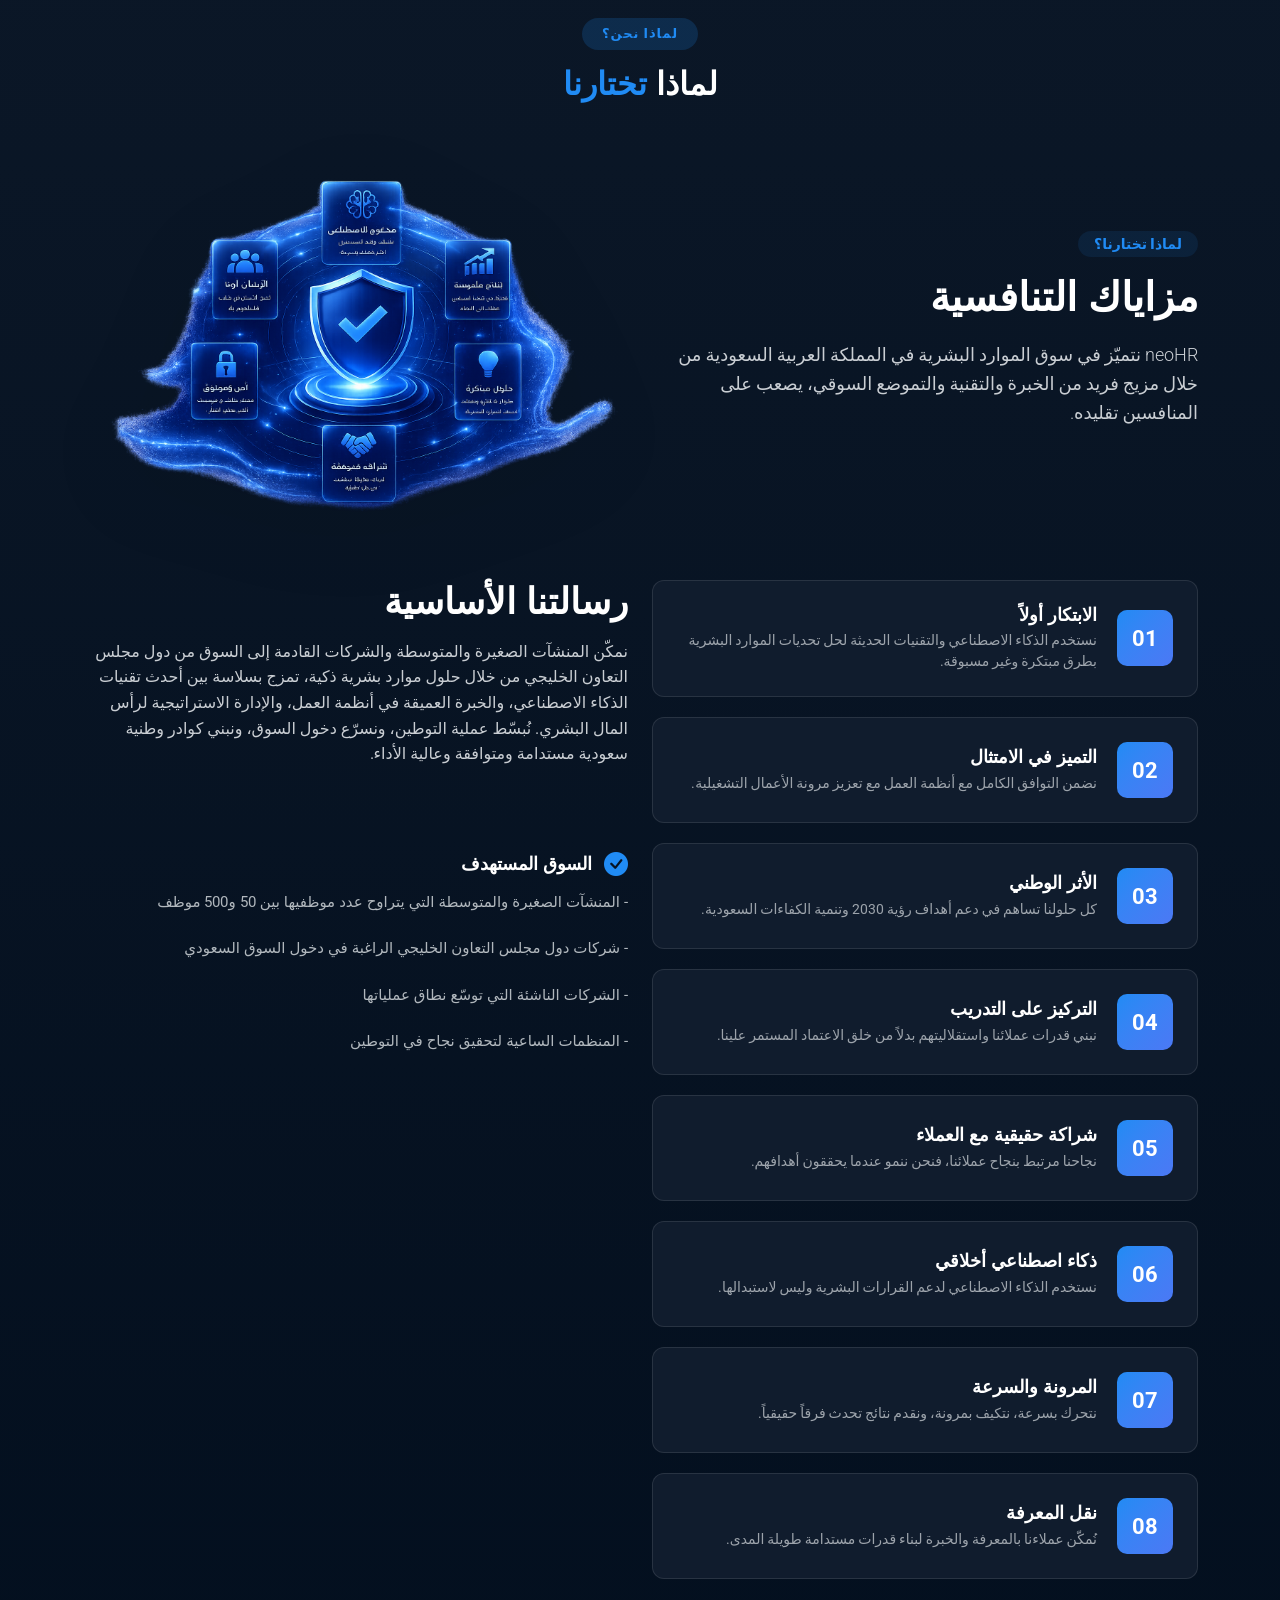
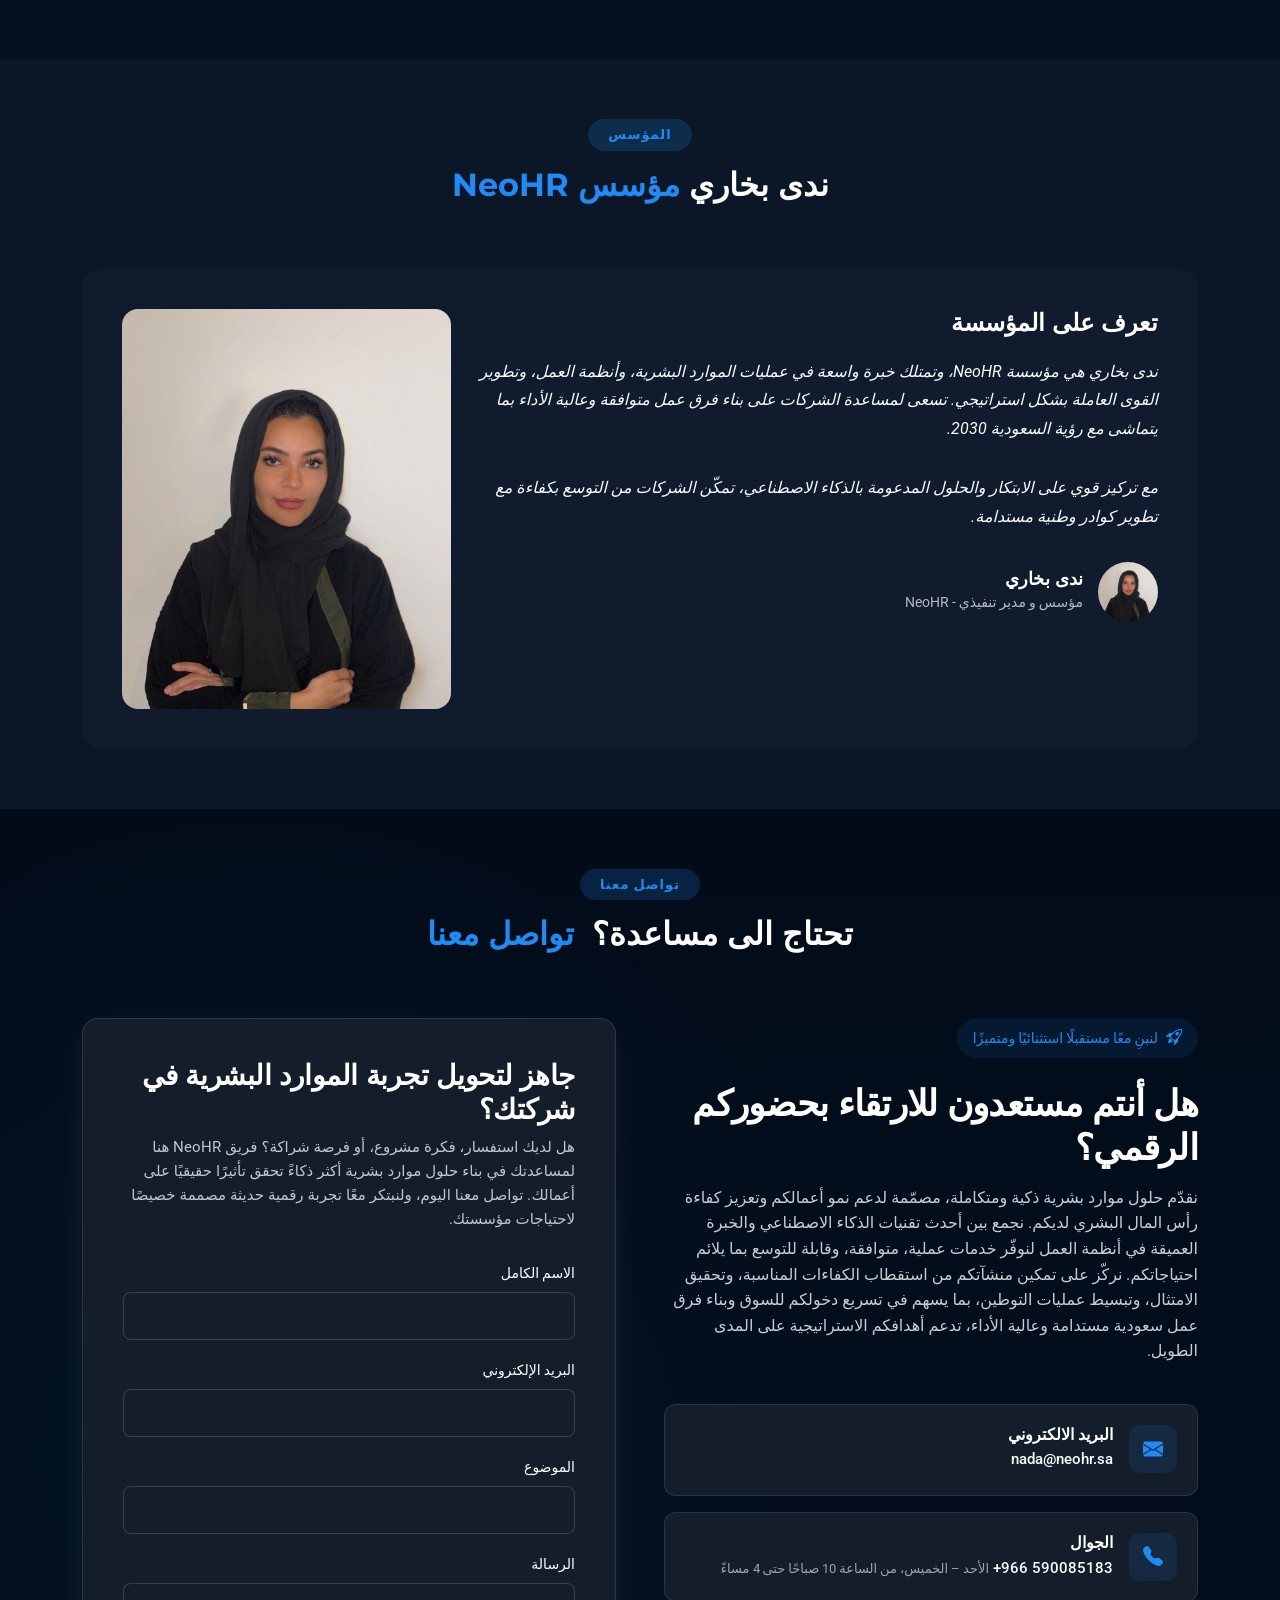
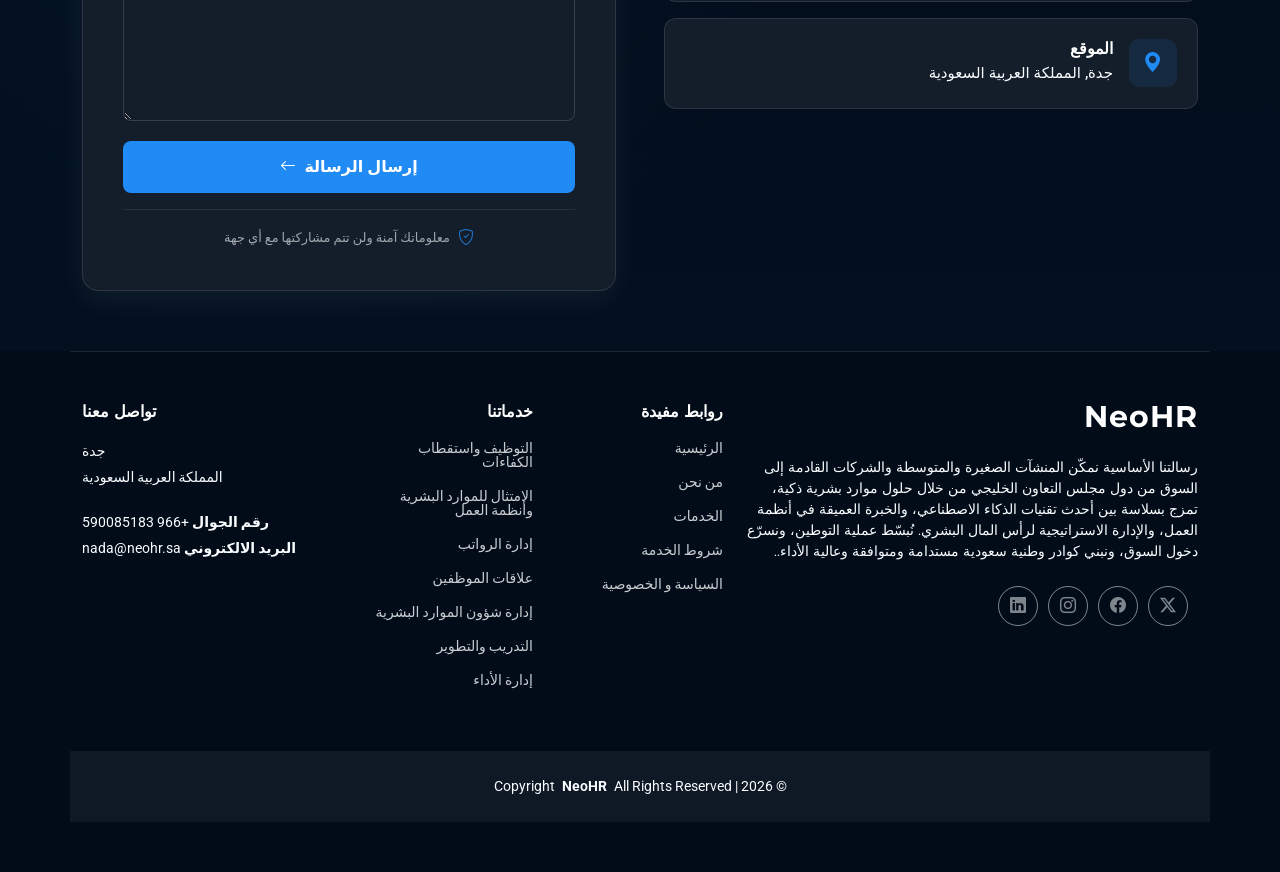
==== commit b8b16611: "Update indexArabic.html" ====
--- a/indexArabic.html
+++ b/indexArabic.html
@@ -98,7 +98,7 @@
           <div class="col-lg-7" data-aos="fade-up" data-aos-delay="100">
             <div class="hero-content">
               <h1>NeoHR</h1>
-              <p>بناء الكوادر الوطنية لمستقبل المملكة العربية السعودية</p>
+              <p>تحويل عمليات الموارد البشرية إلى أثر أعمال حقيقي لبناء مستقبل القوى العاملة في المملكة العربية السعودية.</p>
             </div>
           </div>
           <div class="col-lg-5" data-aos="fade-up" data-aos-delay="200">
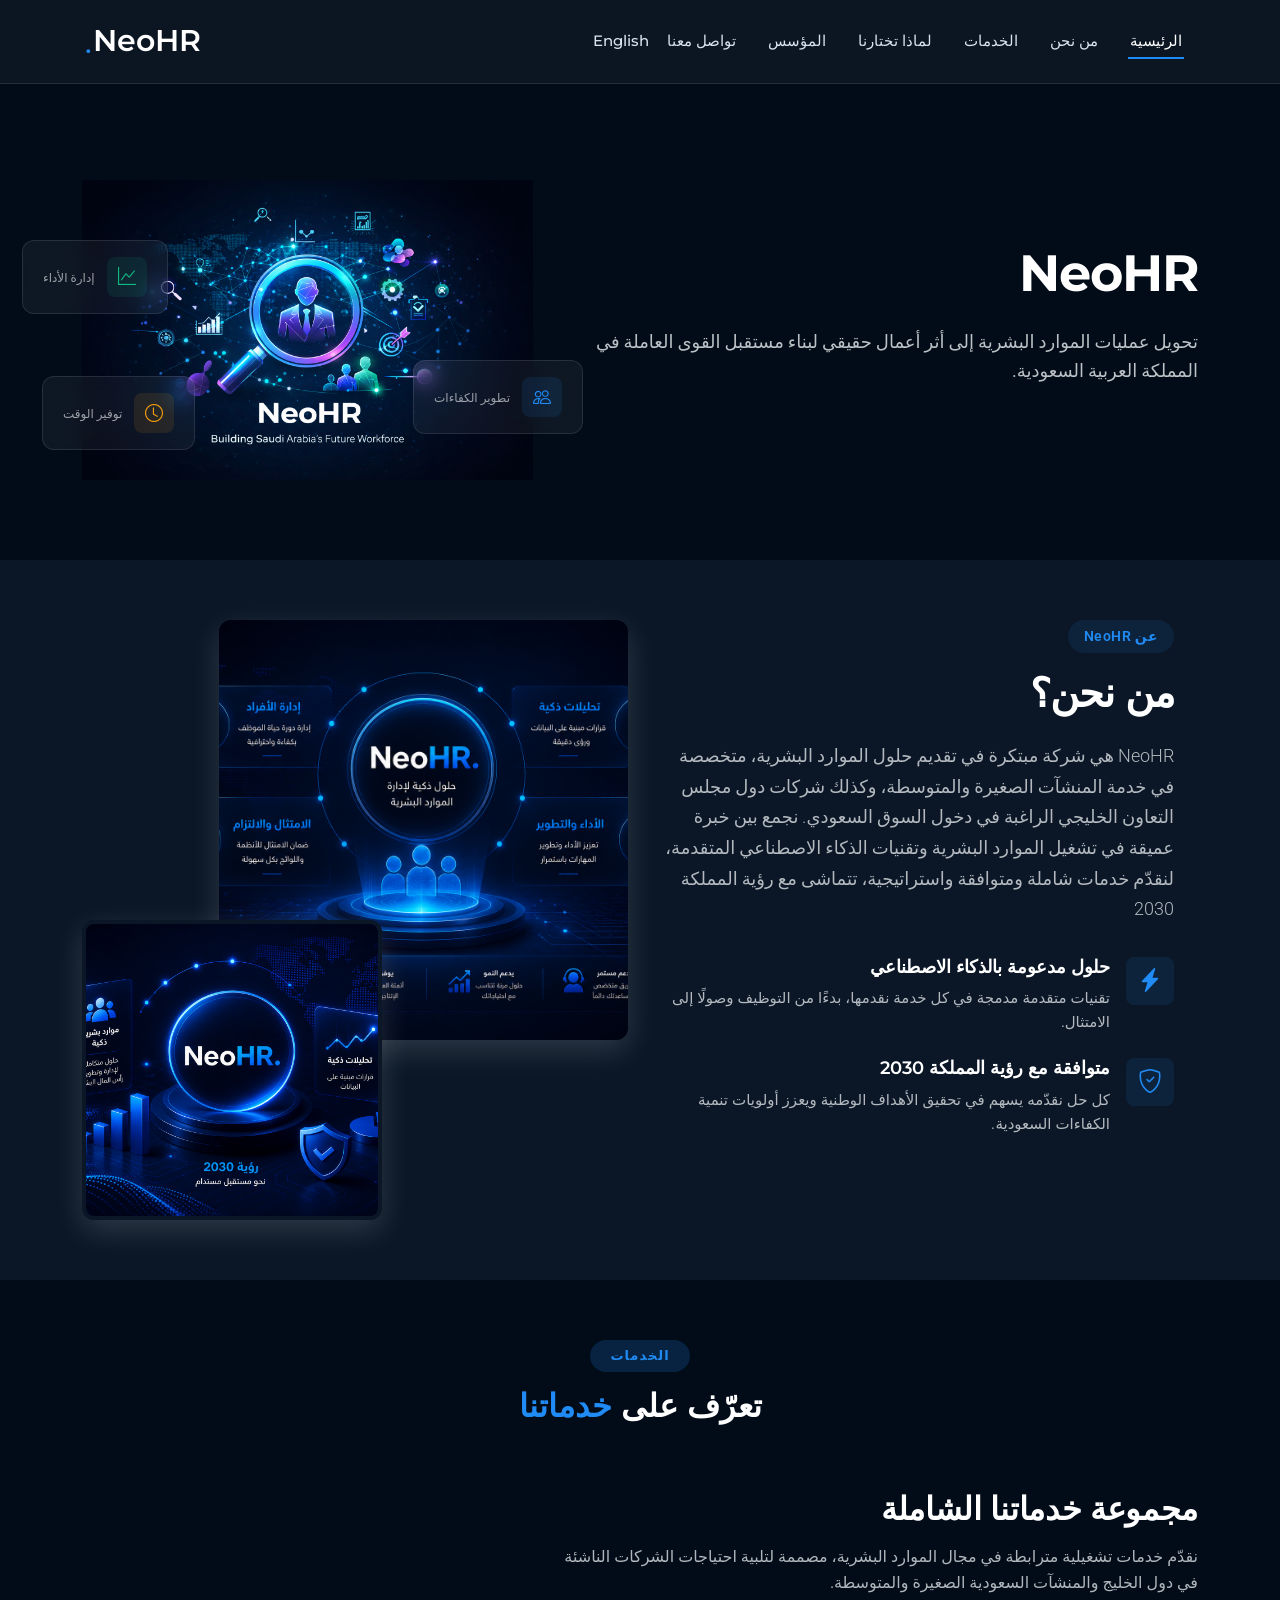
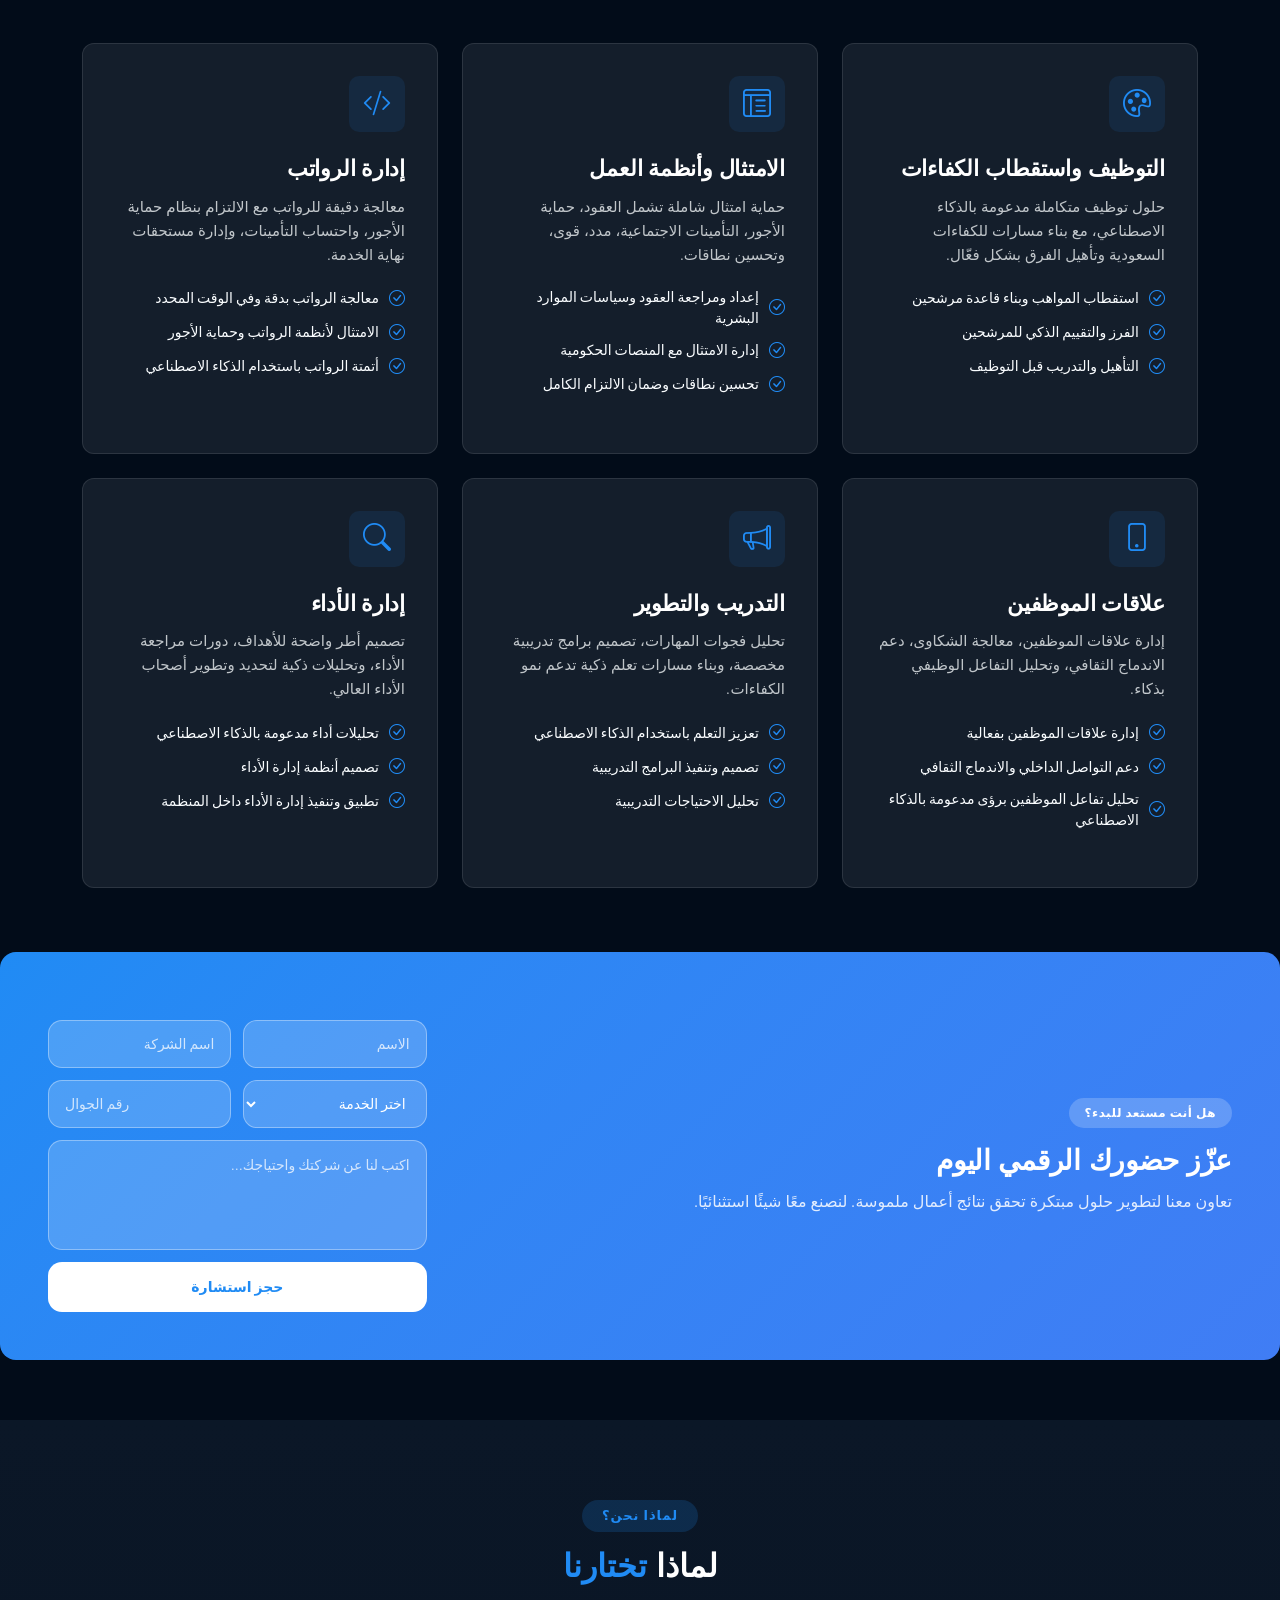
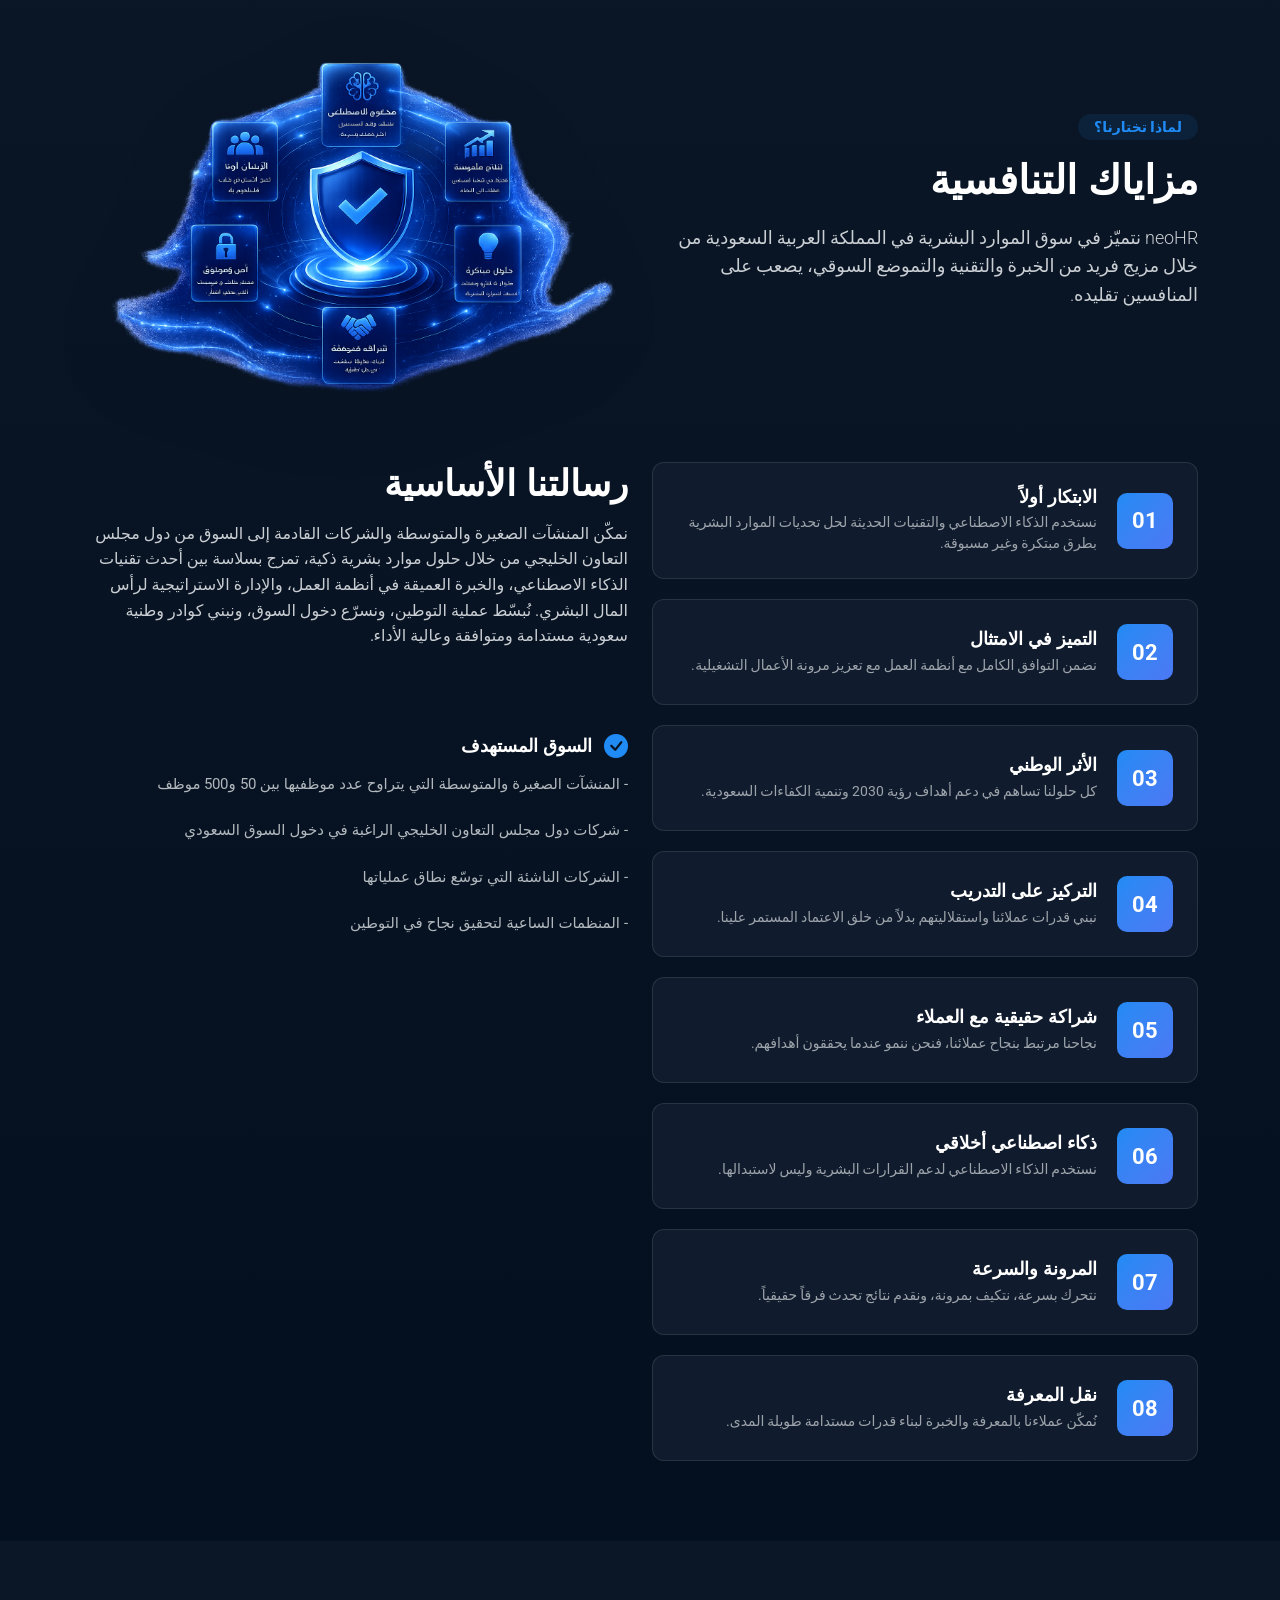
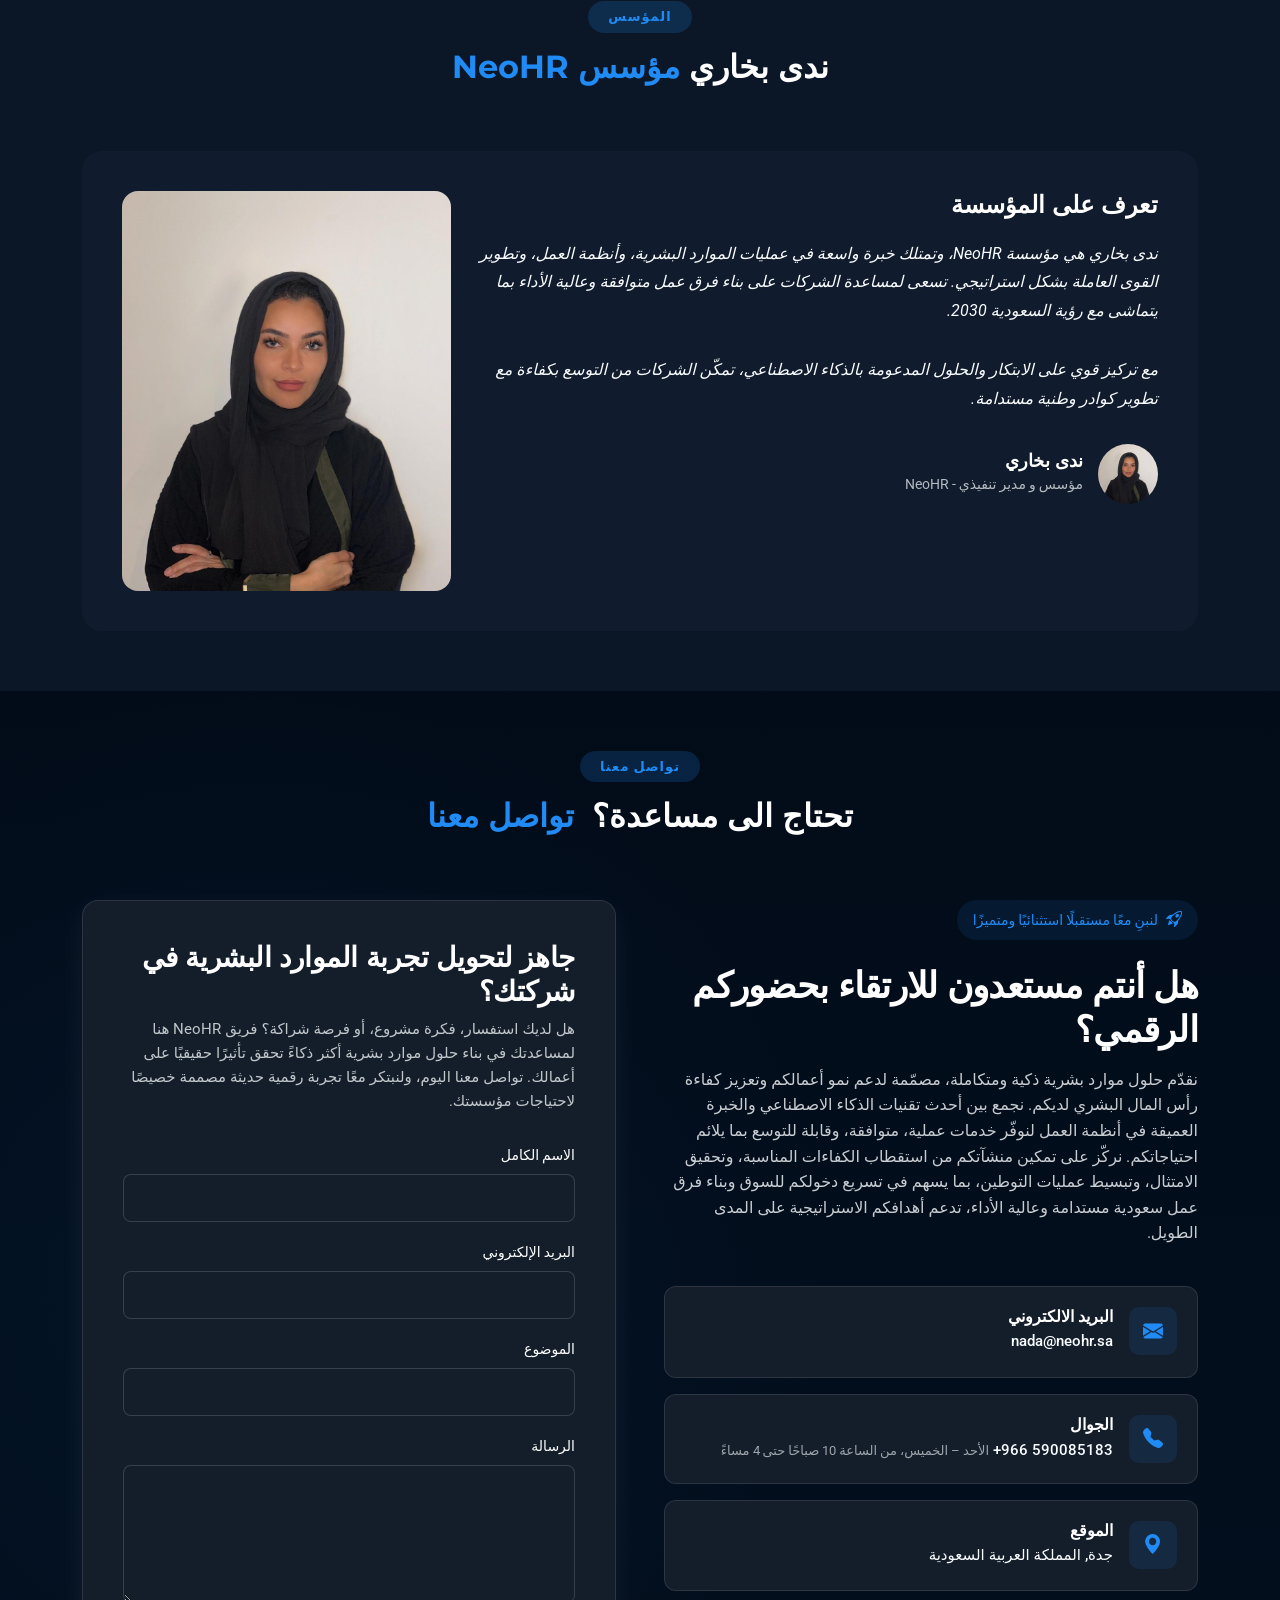
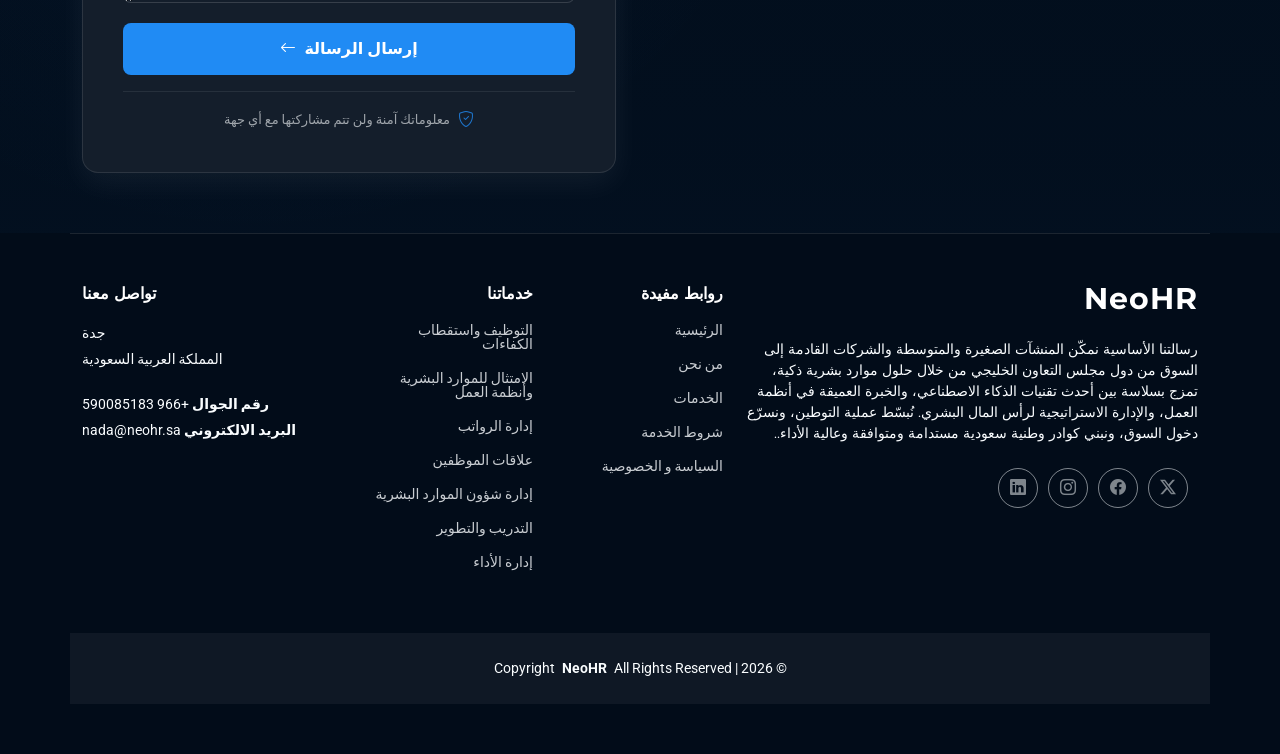
==== commit 577b2b36: "Update indexArabic.html" ====
--- a/indexArabic.html
+++ b/indexArabic.html
@@ -236,156 +236,131 @@
     <!-- Services Section -->
     <section id="services" class="services section">
 
-      <!-- Section Title -->
-      <div class="container section-title" data-aos="fade-up">
-        <h2>الخدمات</h2>
-        <div><span>تعرف على</span> <span class="description-title">خدماتنا</span></div>
-      </div><!-- End Section Title -->
-
-      <div class="container" data-aos="fade-up" data-aos-delay="100">
-
-        <div class="section-intro">
-          <div class="row align-items-center">
-            <div class="col-lg-7">
-              <h2 class="intro-title">خدماتنا الشاملة</h2>
-              <p class="intro-text">نقدّم سبع خدمات تشغيلية مترابطة في مجال الموارد البشرية، جرى ترتيبها بشكل استراتيجي لتلبية الاحتياجات العاجلة للشركات الناشئة في دول الخليج والمنشآت السعودية الصغيرة والمتوسطة المتنامية.</p>
-            </div>
-            <div class="col-lg-5 text-lg-end">
-             <!-- <a href="service-details.html" class="btn-view-all">View All Services 
-                  class="bi bi-arrow-right"></i></a><i-->
-            </div>
-          </div>
-        </div>
-
-        <div class="row gy-4">
-          <div class="col-lg-4 col-md-6" data-aos="fade-up" data-aos-delay="150">
-            <div class="service-item">
-              <div class="service-header">
-                <div class="icon-wrapper">
-                  <i class="bi bi-palette"></i>
-                </div>
-              </div>
-              <h3>التوظيف واستقطاب الكفاءات</h3>
-              <p>عملية توظيف متكاملة من البداية إلى النهاية، مدعومة بفرز ذكي باستخدام الذكاء الاصطناعي، مع بناء قنوات للكفاءات السعودية، وتوفير تدريب شامل لفريقك.</p>
-              <ul class="feature-list">
-                <li><i class="bi bi-check-circle"></i> استقطاب المواهب وبناء قاعدة مرشحين</li>
-                <li><i class="bi bi-check-circle"></i> الفرز والتقييم الذكي للمرشحين</li>
-                <li><i class="bi bi-check-circle"></i> التدريب والتأهيل قبل التوظيف</li>
-              </ul>
-              <!--<a href="service-details.html" class="service-cta">
-                <span>Explore Service</span>
-                <i class="bi bi-arrow-right"></i>
-              </a>-->
-            </div>
-          </div>
-
-          <div class="col-lg-4 col-md-6" data-aos="fade-up" data-aos-delay="200">
-            <div class="service-item">
-              <div class="service-header">
-                <div class="icon-wrapper">
-                  <i class="bi bi-layout-text-window-reverse"></i>
-                </div>
-              </div>
-              <h3>الامتثال للموارد البشرية وأنظمة العمل</h3>
-              <p>حماية متكاملة لضمان الامتثال، تشمل العقود، ونظام حماية الأجور (WPS)، والتأمينات الاجتماعية (GOSI)، ومنصة مُدد، وقوى، وتحسين نطاقات.</p>
-              <ul class="feature-list">
-                <li><i class="bi bi-check-circle"></i> إعداد ومراجعة العقود وسياسات العمل</li>
-                <li><i class="bi bi-check-circle"></i> إدارة الامتثال للأنظمة والمنصات الحكومية (قوى، مدد، التأمينات)</li>
-                <li><i class="bi bi-check-circle"></i> تحسين نطاقات وضمان الالتزام الكامل باللوائح</li>
-              </ul>
-              <!--<a href="service-details.html" class="service-cta">
-                <span>Explore Service</span>
-                <i class="bi bi-arrow-right"></i>
-              </a>-->
-            </div>
-          </div>
-
-          <div class="col-lg-4 col-md-6" data-aos="fade-up" data-aos-delay="250">
-            <div class="service-item">
-              <div class="service-header">
-                <div class="icon-wrapper">
-                  <i class="bi bi-code-slash"></i>
-                </div>
-              </div>
-              <h3>إدارة الرواتب</h3>
-              <p>معالجة دقيقة للرواتب مع الالتزام بنظام حماية الأجور (WPS)، واحتساب التأمينات الاجتماعية (GOSI)، وإدارة مكافآت نهاية الخدمة.</p>
-              <ul class="feature-list">
-                <li><i class="bi bi-check-circle"></i> إعداد ومعالجة الرواتب بدقة وفي الوقت المحدد</li>
-                <li><i class="bi bi-check-circle"></i> احتساب التأمينات الاجتماعية والالتزام بنظام حماية الأجور (WPS)</li>
-                <li><i class="bi bi-check-circle"></i> إدارة مكافآت نهاية الخدمة والمستحقات المالية</li>
-              </ul>
-              <!--<a href="service-details.html" class="service-cta">
-                <span>Explore Service</span>
-                <i class="bi bi-arrow-right"></i>
-              </a>-->
-            </div>
-          </div>
-
-          <div class="col-lg-4 col-md-6" data-aos="fade-up" data-aos-delay="150">
-            <div class="service-item">
-              <div class="service-header">
-                <div class="icon-wrapper">
-                  <i class="bi bi-phone"></i>
-                </div>
-              </div>
-              <h3>علاقات الموظفين</h3>
-              <p>معالجة الشكاوى، ودعم الاندماج الثقافي، وتقديم رؤى لتعزيز تفاعل الموظفين مدعومة بالذكاء الاصطناعي.</p>
-              <ul class="feature-list">
-                <li><i class="bi bi-check-circle"></i>معالجة الشكاوى وتعزيز بيئة عمل إيجابية</li>
-                <li><i class="bi bi-check-circle"></i> دعم الاندماج الثقافي والتواصل الداخلي</li>
-                <li><i class="bi bi-check-circle"></i> تحليل تفاعل الموظفين وتقديم رؤى تطويرية مدعومة بالذكاء الاصطناعي</li>
-              </ul>
-              <!--<a href="service-details.html" class="service-cta">
-                <span>Explore Service</span>
-                <i class="bi bi-arrow-right"></i>
-              </a>-->
-            </div>
-          </div>
-
-          <div class="col-lg-4 col-md-6" data-aos="fade-up" data-aos-delay="200">
-            <div class="service-item">
-              <div class="service-header">
-                <div class="icon-wrapper">
-                  <i class="bi bi-megaphone"></i>
-                </div>
-              </div>
-              <h3>التدريب والتطوير</h3>
-              <p>تحليل فجوات المهارات، وتصميم برامج مخصصة، والتكامل مع صندوق تنمية الموارد البشرية (هدف)، ومسارات تعلم شخصية مدعومة بالذكاء الاصطناعي.</p>
-              <ul class="feature-list">
-                <li><i class="bi bi-check-circle"></i> تحليل فجوات المهارات وتحديد الاحتياجات التدريبية</li>
-                <li><i class="bi bi-check-circle"></i> تصميم وتنفيذ برامج تدريبية مخصصة</li>
-                <li><i class="bi bi-check-circle"></i>مسارات تعلم ذكية وتكامل مع صندوق تنمية الموارد البشرية (هدف)</li>
-              </ul>
-              <!--<a href="service-details.html" class="service-cta">
-                <span>Explore Service</span>
-                <i class="bi bi-arrow-right"></i>
-              </a>-->
-            </div>
-          </div>
-
-          <div class="col-lg-4 col-md-6" data-aos="fade-up" data-aos-delay="250">
-            <div class="service-item">
-              <div class="service-header">
-                <div class="icon-wrapper">
-                  <i class="bi bi-search"></i>
-                </div>
-              </div>
-              <h3>إدارة الأداء</h3>
-              <p>أطر واضحة لتحديد الأهداف، ودورات تقييم دورية، وتحليلات مدعومة بالذكاء الاصطناعي لتحديد الموظفين ذوي الأداء العالي.</p>
-              <ul class="feature-list">
-                <li><i class="bi bi-check-circle"></i> وضع مؤشرات أداء وأهداف واضحة (KPIs)</li>
-                <li><i class="bi bi-check-circle"></i> تنفيذ دورات تقييم ومراجعة دورية</li>
-                <li><i class="bi bi-check-circle"></i> تحليلات أداء متقدمة لتحديد وتطوير الكفاءات العالية</li>
-              </ul>
-              <!--<a href="service-details.html" class="service-cta">
-                <span>Explore Service</span>
-                <i class="bi bi-arrow-right"></i>
-              </a>-->
-            </div>
-          </div>
-
-        </div>
-
+     <!-- Section Title -->
+<div class="container section-title" data-aos="fade-up">
+  <h2>الخدمات</h2>
+  <div><span>تعرّف على</span> <span class="description-title">خدماتنا</span></div>
+</div>
+
+<div class="container" data-aos="fade-up" data-aos-delay="100">
+
+  <div class="section-intro">
+    <div class="row align-items-center">
+      <div class="col-lg-7">
+        <h2 class="intro-title">مجموعة خدماتنا الشاملة</h2>
+        <p class="intro-text">
+          نقدّم خدمات تشغيلية مترابطة في مجال الموارد البشرية، مصممة لتلبية احتياجات الشركات الناشئة في دول الخليج والمنشآت السعودية الصغيرة والمتوسطة.
+        </p>
+      </div>
+    </div>
+  </div>
+
+  <div class="row gy-4">
+
+    <div class="col-lg-4 col-md-6" data-aos="fade-up" data-aos-delay="150">
+      <div class="service-item">
+        <div class="service-header">
+          <div class="icon-wrapper">
+            <i class="bi bi-palette"></i>
+          </div>
+        </div>
+        <h3>التوظيف واستقطاب الكفاءات</h3>
+        <p>حلول توظيف متكاملة مدعومة بالذكاء الاصطناعي، مع بناء مسارات للكفاءات السعودية وتأهيل الفرق بشكل فعّال.</p>
+        <ul class="feature-list">
+          <li><i class="bi bi-check-circle"></i> استقطاب المواهب وبناء قاعدة مرشحين</li>
+          <li><i class="bi bi-check-circle"></i> الفرز والتقييم الذكي للمرشحين</li>
+          <li><i class="bi bi-check-circle"></i> التأهيل والتدريب قبل التوظيف</li>
+        </ul>
+      </div>
+    </div>
+
+    <div class="col-lg-4 col-md-6" data-aos="fade-up" data-aos-delay="200">
+      <div class="service-item">
+        <div class="service-header">
+          <div class="icon-wrapper">
+            <i class="bi bi-layout-text-window-reverse"></i>
+          </div>
+        </div>
+        <h3>الامتثال وأنظمة العمل</h3>
+        <p>حماية امتثال شاملة تشمل العقود، حماية الأجور، التأمينات الاجتماعية، مدد، قوى، وتحسين نطاقات.</p>
+        <ul class="feature-list">
+          <li><i class="bi bi-check-circle"></i> إعداد ومراجعة العقود وسياسات الموارد البشرية</li>
+          <li><i class="bi bi-check-circle"></i> إدارة الامتثال مع المنصات الحكومية</li>
+          <li><i class="bi bi-check-circle"></i> تحسين نطاقات وضمان الالتزام الكامل</li>
+        </ul>
+      </div>
+    </div>
+
+    <div class="col-lg-4 col-md-6" data-aos="fade-up" data-aos-delay="250">
+      <div class="service-item">
+        <div class="service-header">
+          <div class="icon-wrapper">
+            <i class="bi bi-code-slash"></i>
+          </div>
+        </div>
+        <h3>إدارة الرواتب</h3>
+        <p>معالجة دقيقة للرواتب مع الالتزام بنظام حماية الأجور، واحتساب التأمينات، وإدارة مستحقات نهاية الخدمة.</p>
+        <ul class="feature-list">
+          <li><i class="bi bi-check-circle"></i> معالجة الرواتب بدقة وفي الوقت المحدد</li>
+          <li><i class="bi bi-check-circle"></i> الامتثال لأنظمة الرواتب وحماية الأجور</li>
+          <li><i class="bi bi-check-circle"></i> أتمتة الرواتب باستخدام الذكاء الاصطناعي</li>
+        </ul>
+      </div>
+    </div>
+
+    <div class="col-lg-4 col-md-6" data-aos="fade-up" data-aos-delay="150">
+      <div class="service-item">
+        <div class="service-header">
+          <div class="icon-wrapper">
+            <i class="bi bi-phone"></i>
+          </div>
+        </div>
+        <h3>علاقات الموظفين</h3>
+        <p>إدارة علاقات الموظفين، معالجة الشكاوى، دعم الاندماج الثقافي، وتحليل التفاعل الوظيفي بذكاء.</p>
+        <ul class="feature-list">
+          <li><i class="bi bi-check-circle"></i> إدارة علاقات الموظفين بفعالية</li>
+          <li><i class="bi bi-check-circle"></i> دعم التواصل الداخلي والاندماج الثقافي</li>
+          <li><i class="bi bi-check-circle"></i> تحليل تفاعل الموظفين برؤى مدعومة بالذكاء الاصطناعي</li>
+        </ul>
+      </div>
+    </div>
+
+    <div class="col-lg-4 col-md-6" data-aos="fade-up" data-aos-delay="200">
+      <div class="service-item">
+        <div class="service-header">
+          <div class="icon-wrapper">
+            <i class="bi bi-megaphone"></i>
+          </div>
+        </div>
+        <h3>التدريب والتطوير</h3>
+        <p>تحليل فجوات المهارات، تصميم برامج تدريبية مخصصة، وبناء مسارات تعلم ذكية تدعم نمو الكفاءات.</p>
+        <ul class="feature-list">
+          <li><i class="bi bi-check-circle"></i> تعزيز التعلم باستخدام الذكاء الاصطناعي</li>
+          <li><i class="bi bi-check-circle"></i> تصميم وتنفيذ البرامج التدريبية</li>
+          <li><i class="bi bi-check-circle"></i> تحليل الاحتياجات التدريبية</li>
+        </ul>
+      </div>
+    </div>
+
+    <div class="col-lg-4 col-md-6" data-aos="fade-up" data-aos-delay="250">
+      <div class="service-item">
+        <div class="service-header">
+          <div class="icon-wrapper">
+            <i class="bi bi-search"></i>
+          </div>
+        </div>
+        <h3>إدارة الأداء</h3>
+        <p>تصميم أطر واضحة للأهداف، دورات مراجعة الأداء، وتحليلات ذكية لتحديد وتطوير أصحاب الأداء العالي.</p>
+        <ul class="feature-list">
+          <li><i class="bi bi-check-circle"></i> تحليلات أداء مدعومة بالذكاء الاصطناعي</li>
+          <li><i class="bi bi-check-circle"></i> تصميم أنظمة إدارة الأداء</li>
+          <li><i class="bi bi-check-circle"></i> تطبيق وتنفيذ إدارة الأداء داخل المنظمة</li>
+        </ul>
+      </div>
+    </div>
+
+  </div>
+</div>
        <div class="cta-banner" data-aos="fade-up" data-aos-delay="300">
   <div class="row align-items-center">
     
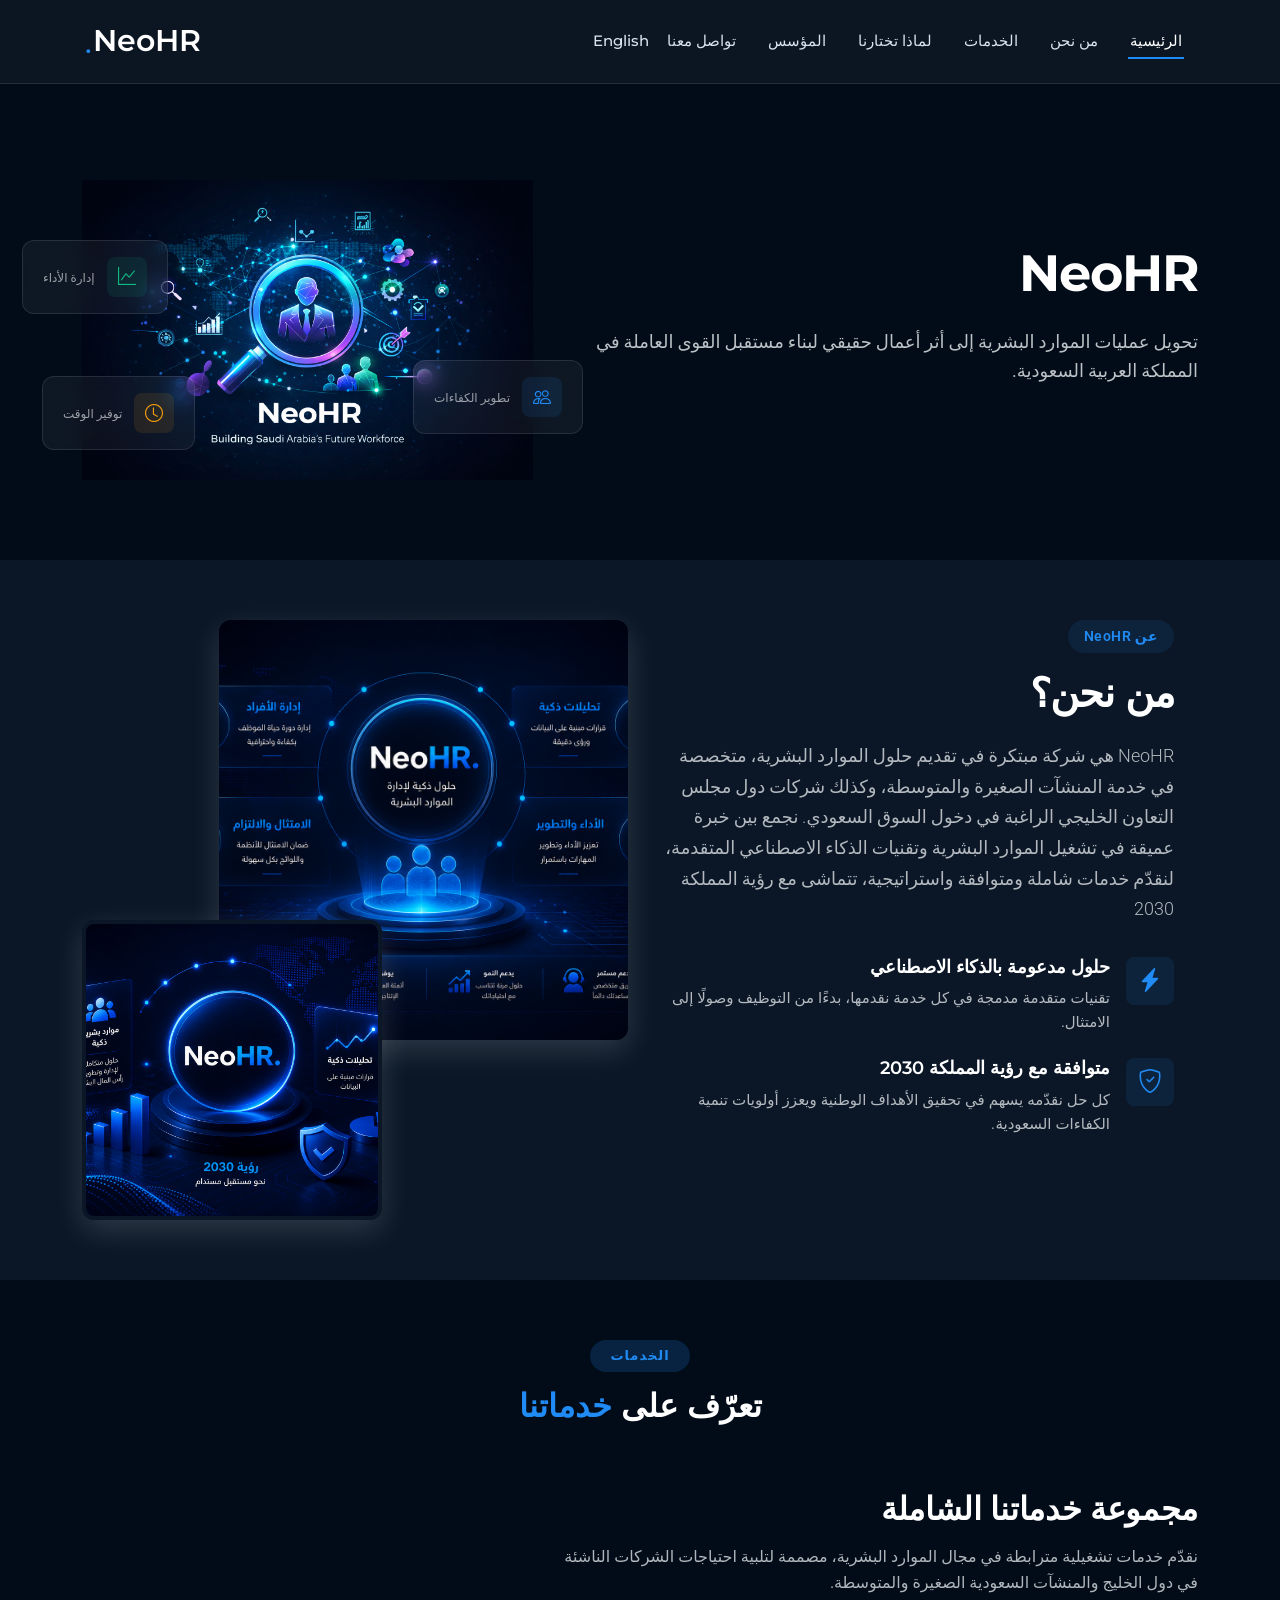
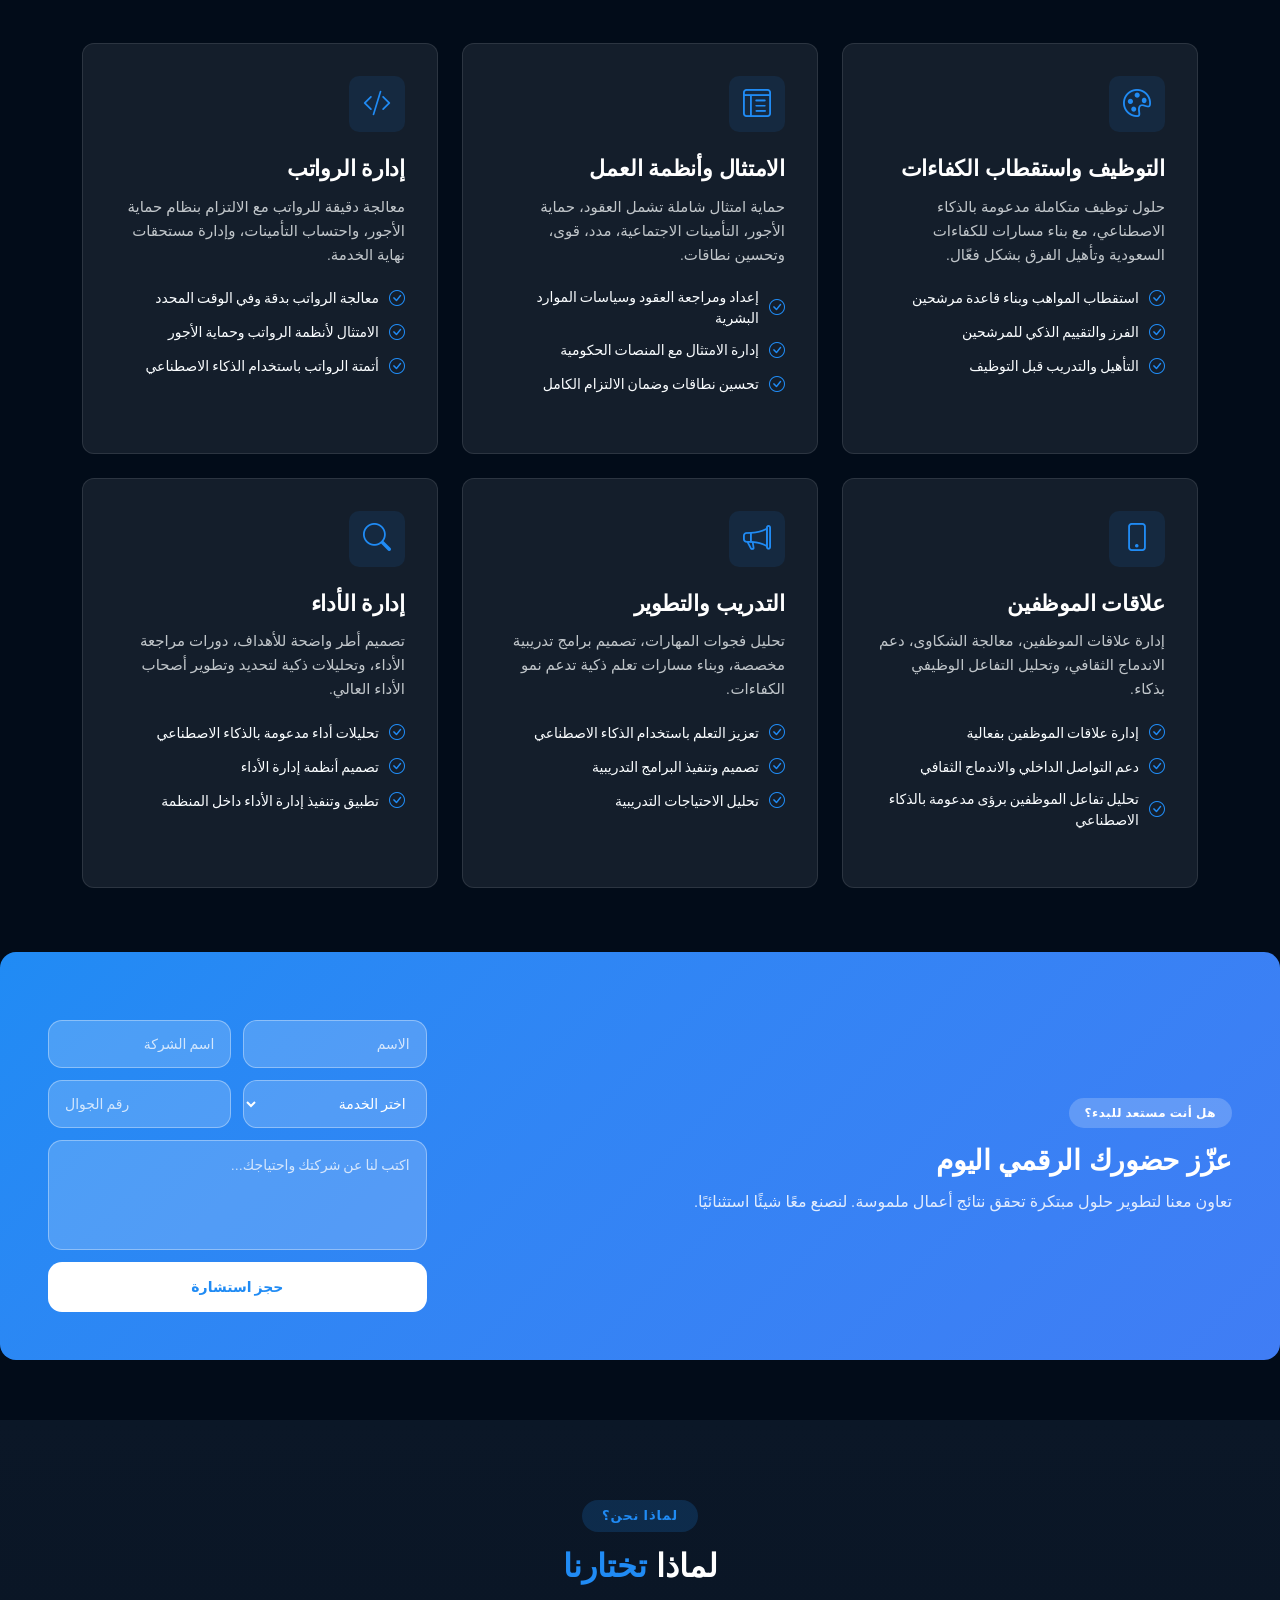
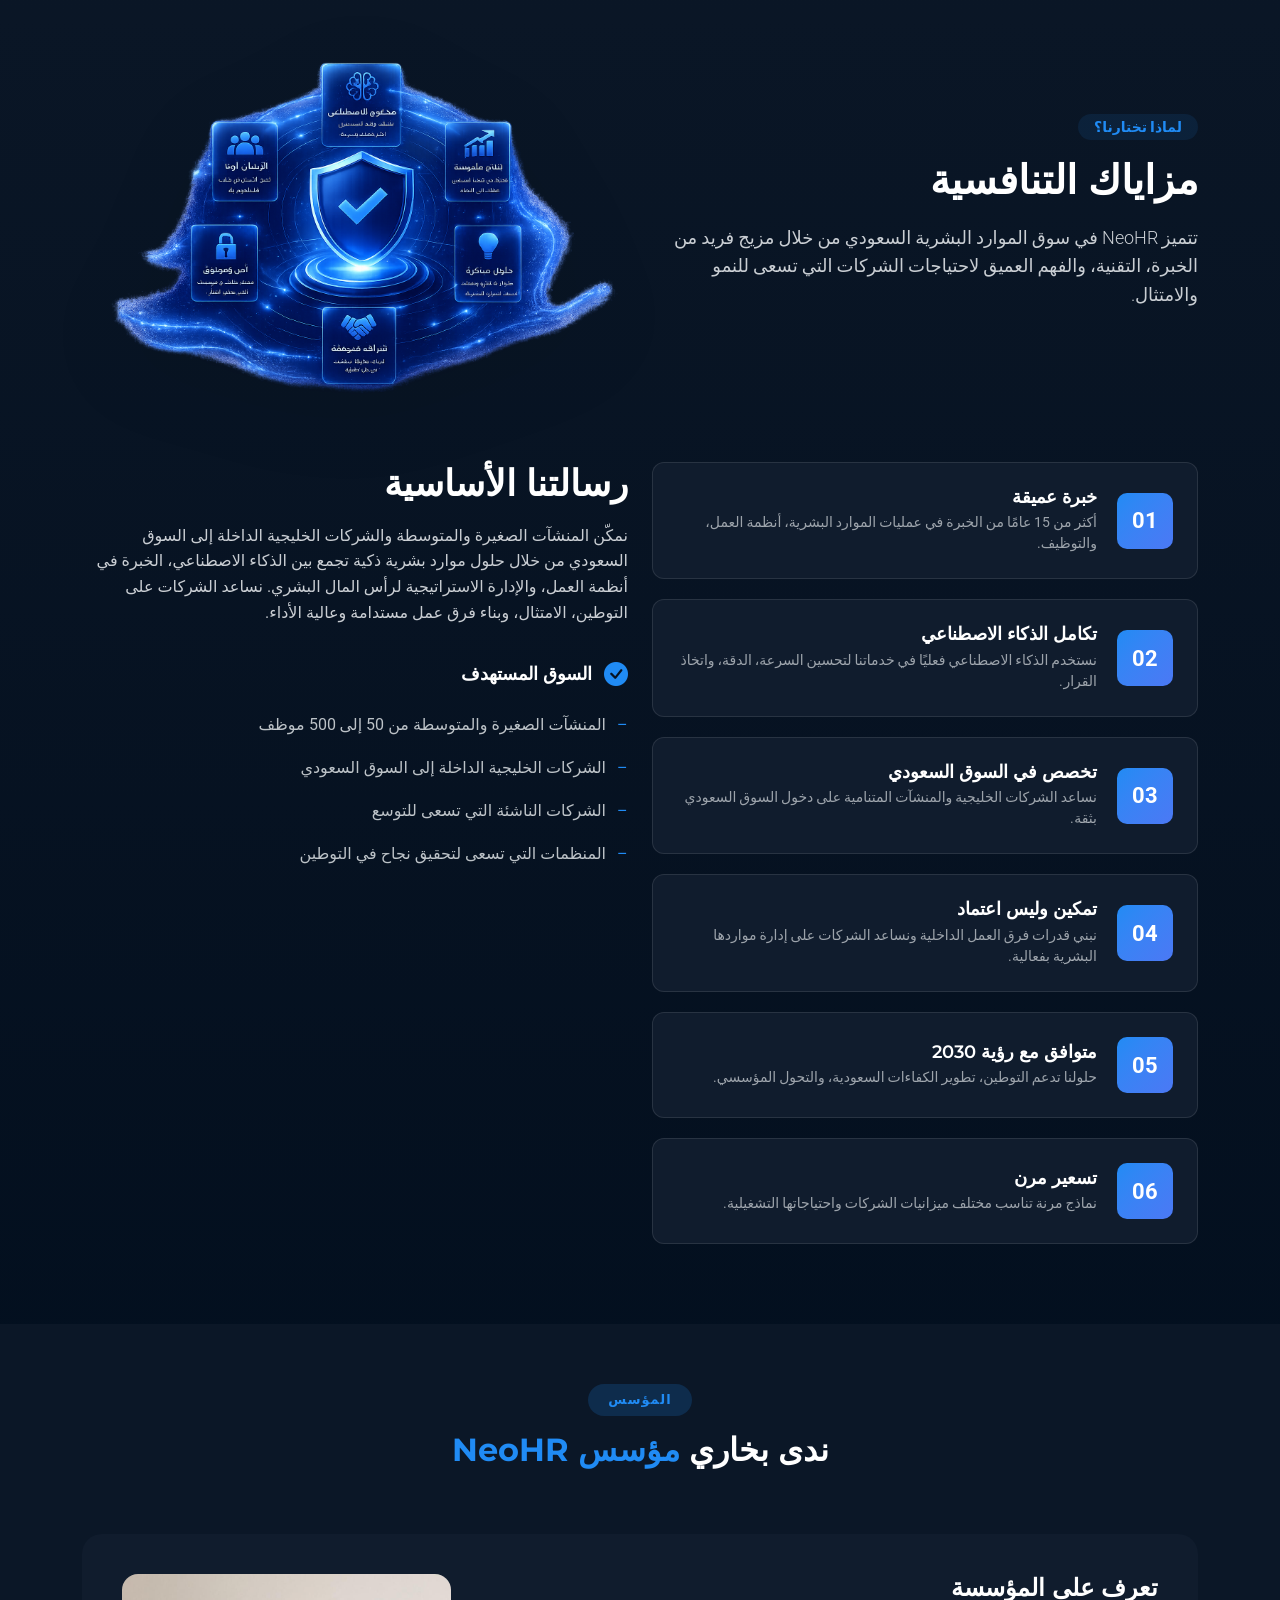
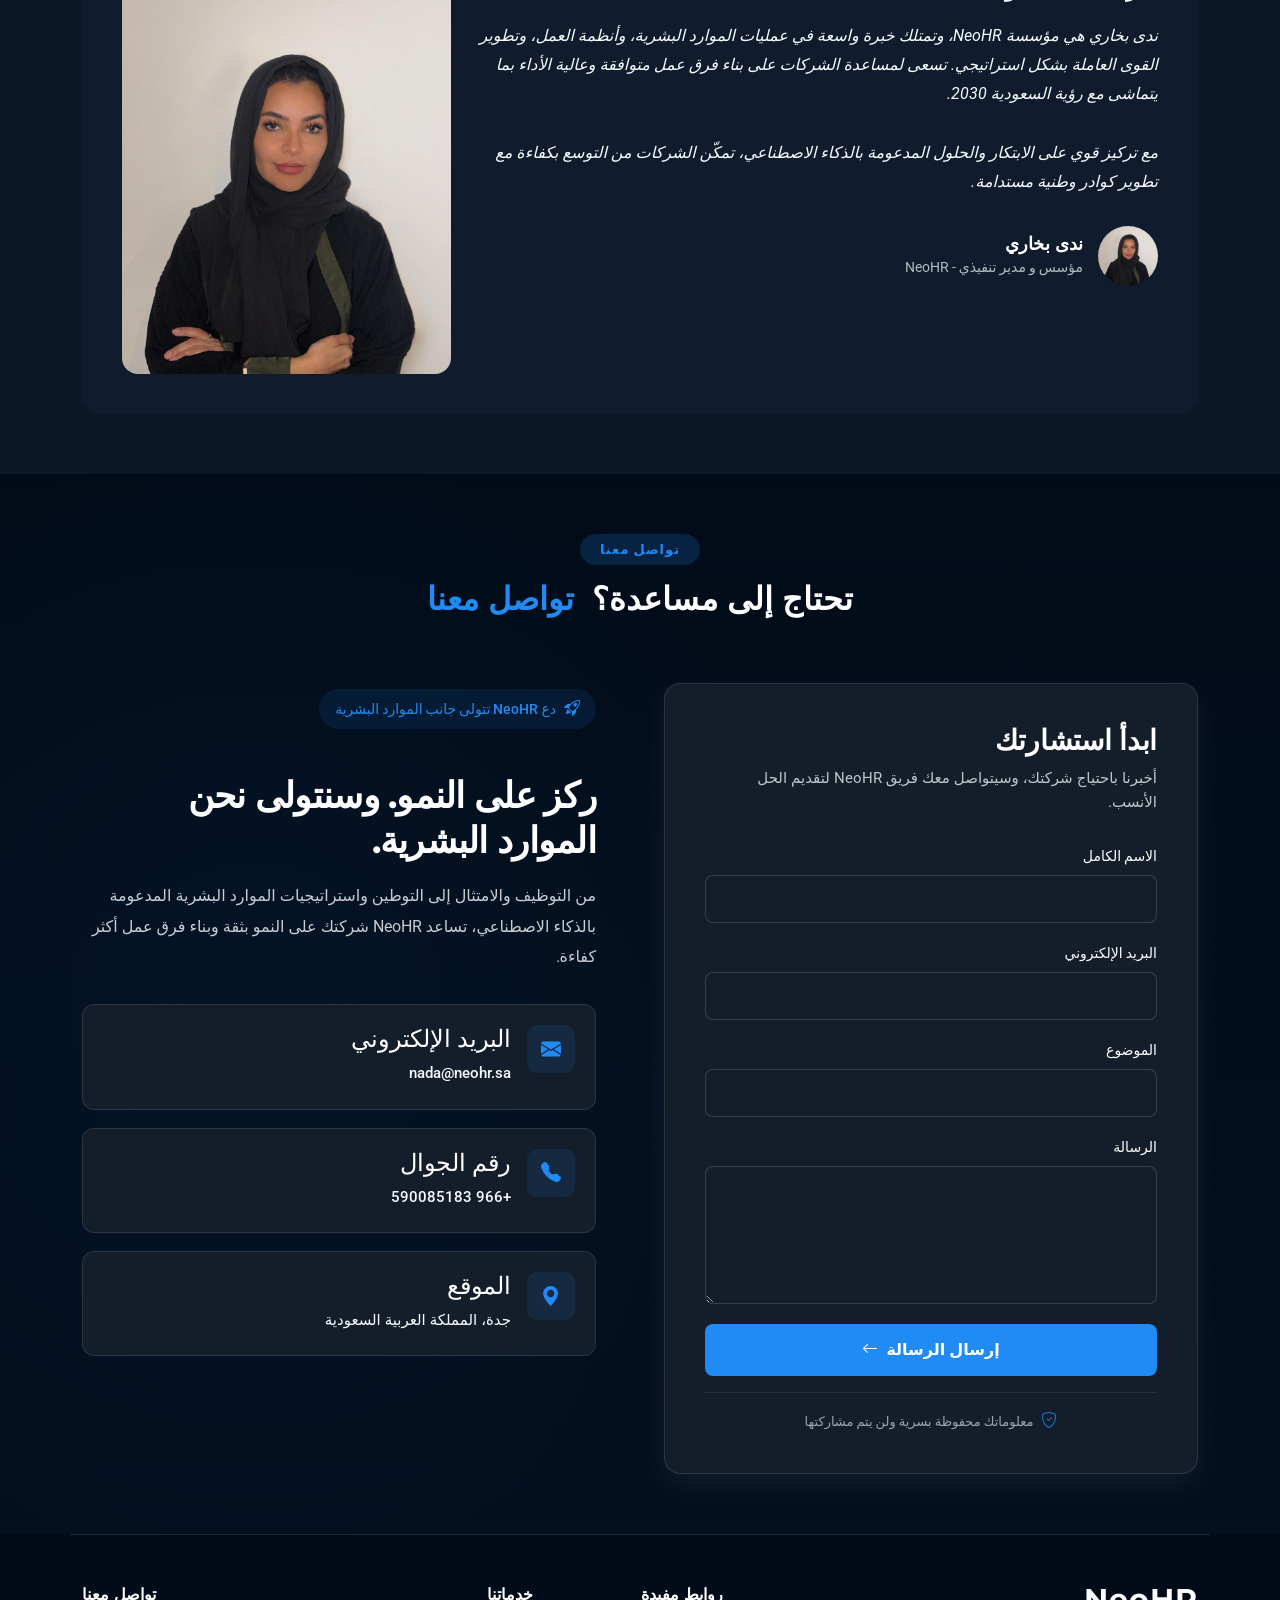
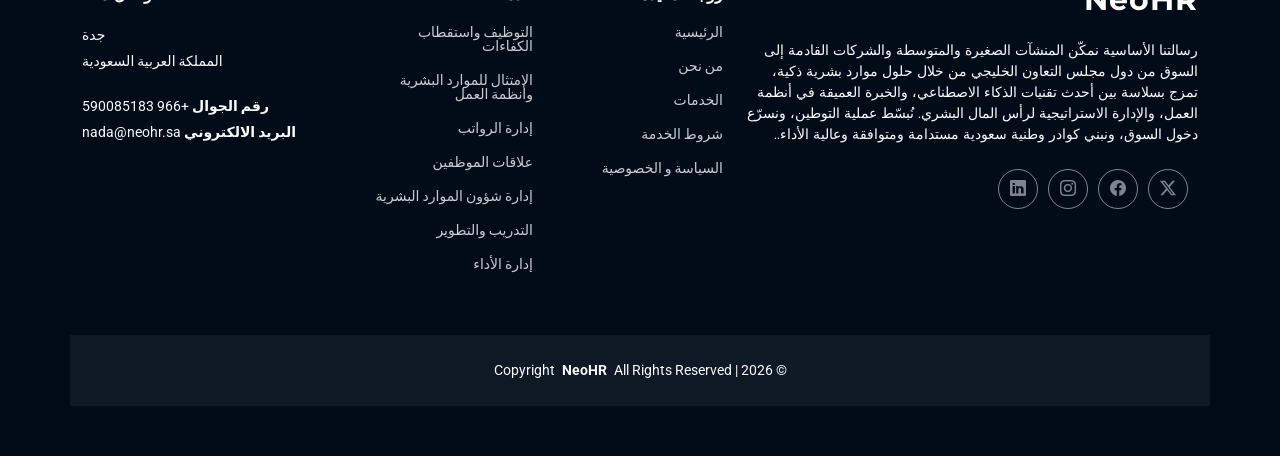
==== commit 069c9b33: "Refactor 'Why Us' and 'Contact' sections in indexArabic.html" ====
--- a/indexArabic.html
+++ b/indexArabic.html
@@ -404,154 +404,125 @@
 
 
     <!-- Why Us Section -->
-    <section id="why-us" class="why-us section light-background">
-
-      <!-- Section Title -->
-      <div class="container section-title" data-aos="fade-up">
-        <h2>لماذا نحن؟</h2>
-        <div><span>لماذا</span> <span class="description-title">تختارنا</span></div>
-      </div><!-- End Section Title -->
-
-      <div class="container" data-aos="fade-up" data-aos-delay="100">
-
-        <div class="row align-items-center mb-5">
-          <div class="col-lg-6" data-aos="fade-right" data-aos-delay="200">
-            <div class="intro-content">
-              <span class="badge">لماذا تختارنا؟</span>
-              <h2>مزاياك التنافسية</h2>
-              <p class="lead">neoHR نتميّز في سوق الموارد البشرية في المملكة العربية السعودية من خلال مزيج فريد من الخبرة والتقنية والتموضع السوقي، يصعب على المنافسين تقليده.</p>
-              <div class="stats-grid">
-                <!--<div class="stat-item">
-                  <div class="stat-number" data-purecounter-start="0" data-purecounter-end="150"
-                    data-purecounter-duration="2">150</div>
-                  <div class="stat-label">Projects Delivered</div>
-                </div>
-                <div class="stat-item">
-                  <div class="stat-number" data-purecounter-start="0" data-purecounter-end="98"
-                    data-purecounter-duration="2">98</div>
-                  <div class="stat-label">% Client Retention</div>
-                </div>
-                <div class="stat-item">
-                  <div class="stat-number" data-purecounter-start="0" data-purecounter-end="250"
-                    data-purecounter-duration="2">250</div>
-                  <div class="stat-label">% Avg ROI Increase</div>
-                </div>-->
-              </div>
-            </div>
-          </div>
-
-          <div class="col-lg-6" data-aos="fade-left" data-aos-delay="300">
-            <div class="showcase-image">
-              <img src="img/whyUs-arabic.png" alt="Digital Solutions" class="img-fluid">
-            </div>
-          </div>
-        </div>
-
-
-       <div class="row align-items-start">
-
- <!-- LEFT: Boxes -->
-<div class="col-lg-6" data-aos="fade-right" data-aos-delay="300">
-  <div class="process-visual">
-
-    <div class="process-step" data-aos="fade-up" data-aos-delay="400">
-      <div class="step-number">01</div>
-      <div class="step-content">
-        <h6>الابتكار أولاً</h6>
-        <p>نستخدم الذكاء الاصطناعي والتقنيات الحديثة لحل تحديات الموارد البشرية بطرق مبتكرة وغير مسبوقة.</p>
-      </div>
-    </div>
-
-    <div class="process-step" data-aos="fade-up" data-aos-delay="450">
-      <div class="step-number">02</div>
-      <div class="step-content">
-        <h6>التميز في الامتثال</h6>
-        <p>نضمن التوافق الكامل مع أنظمة العمل مع تعزيز مرونة الأعمال التشغيلية.</p>
-      </div>
-    </div>
-
-    <div class="process-step" data-aos="fade-up" data-aos-delay="500">
-      <div class="step-number">03</div>
-      <div class="step-content">
-        <h6>الأثر الوطني</h6>
-        <p>كل حلولنا تساهم في دعم أهداف رؤية 2030 وتنمية الكفاءات السعودية.</p>
-      </div>
-    </div>
-
-    <div class="process-step" data-aos="fade-up" data-aos-delay="550">
-      <div class="step-number">04</div>
-      <div class="step-content">
-        <h6>التركيز على التدريب</h6>
-        <p>نبني قدرات عملائنا واستقلاليتهم بدلاً من خلق الاعتماد المستمر علينا.</p>
-      </div>
-    </div>
-
-    <div class="process-step" data-aos="fade-up" data-aos-delay="600">
-      <div class="step-number">05</div>
-      <div class="step-content">
-        <h6>شراكة حقيقية مع العملاء</h6>
-        <p>نجاحنا مرتبط بنجاح عملائنا، فنحن ننمو عندما يحققون أهدافهم.</p>
-      </div>
-    </div>
-
-    <div class="process-step" data-aos="fade-up" data-aos-delay="650">
-      <div class="step-number">06</div>
-      <div class="step-content">
-        <h6>ذكاء اصطناعي أخلاقي</h6>
-        <p>نستخدم الذكاء الاصطناعي لدعم القرارات البشرية وليس لاستبدالها.</p>
-      </div>
-    </div>
-
-    <div class="process-step" data-aos="fade-up" data-aos-delay="700">
-      <div class="step-number">07</div>
-      <div class="step-content">
-        <h6>المرونة والسرعة</h6>
-        <p>نتحرك بسرعة، نتكيف بمرونة، ونقدم نتائج تحدث فرقاً حقيقياً.</p>
-      </div>
-    </div>
-
-    <div class="process-step" data-aos="fade-up" data-aos-delay="750">
-      <div class="step-number">08</div>
-      <div class="step-content">
-        <h6>نقل المعرفة</h6>
-        <p>نُمكّن عملاءنا بالمعرفة والخبرة لبناء قدرات مستدامة طويلة المدى.</p>
-      </div>
-    </div>
-
+<section id="why-us" class="why-us section light-background">
+
+  <div class="container section-title" data-aos="fade-up">
+    <h2>لماذا نحن؟</h2>
+    <div><span>لماذا</span> <span class="description-title">تختارنا</span></div>
   </div>
-</div>
-
-  <!-- RIGHT: Our Core Capabilities -->
-  <div class="col-lg-6" data-aos="fade-left" data-aos-delay="200">
-    <div class="capabilities-content">
-      <h3>رسالتنا الأساسية</h3>
-      <p>نمكّن المنشآت الصغيرة والمتوسطة والشركات القادمة إلى السوق من دول مجلس التعاون الخليجي من خلال حلول موارد بشرية ذكية، تمزج بسلاسة بين أحدث تقنيات الذكاء الاصطناعي، والخبرة العميقة في أنظمة العمل، والإدارة الاستراتيجية لرأس المال البشري.
-نُبسّط عملية التوطين، ونسرّع دخول السوق، ونبني كوادر وطنية سعودية مستدامة ومتوافقة وعالية الأداء.</p><br><br>
-
-      <div class="capability-list">
-        <div class="capability-item">
-          <div class="capability-header">
-            <i class="bi bi-check-circle-fill"></i>
-            <h5>السوق المستهدف</h5>
-          </div>
-          <p>- المنشآت الصغيرة والمتوسطة التي يتراوح عدد موظفيها بين 50 و500 موظف</p><br>
-          <p>- شركات دول مجلس التعاون الخليجي الراغبة في دخول السوق السعودي</p><br>
-          <p>- الشركات الناشئة التي توسّع نطاق عملياتها</p><br>
-          <p>- المنظمات الساعية لتحقيق نجاح في التوطين</p>
-        </div>
-
-
-      <!--<div class="cta-buttons">
-        <a href="#" class="btn btn-primary">Start Your Project</a>
-        <a href="#" class="btn btn-secondary">View Case Studies</a>
-      </div>-->
-    </div>
+
+  <div class="container" data-aos="fade-up" data-aos-delay="100">
+
+    <div class="row align-items-center mb-5">
+      <div class="col-lg-6" data-aos="fade-right" data-aos-delay="200">
+        <div class="intro-content">
+          <span class="badge">لماذا تختارنا؟</span>
+          <h2>مزاياك التنافسية</h2>
+          <p class="lead">
+            تتميز NeoHR في سوق الموارد البشرية السعودي من خلال مزيج فريد من الخبرة،
+            التقنية، والفهم العميق لاحتياجات الشركات التي تسعى للنمو والامتثال.
+          </p>
+        </div>
+      </div>
+
+      <div class="col-lg-6" data-aos="fade-left" data-aos-delay="300">
+        <div class="showcase-image">
+          <img src="img/whyUs-arabic.png" alt="حلول الموارد البشرية" class="img-fluid">
+        </div>
+      </div>
+    </div>
+
+    <div class="row align-items-start gy-5">
+
+      <div class="col-lg-6" data-aos="fade-right" data-aos-delay="300">
+        <div class="process-visual">
+
+          <div class="process-step">
+            <div class="step-number">01</div>
+            <div class="step-content">
+              <h6>خبرة عميقة</h6>
+              <p>أكثر من 15 عامًا من الخبرة في عمليات الموارد البشرية، أنظمة العمل، والتوظيف.</p>
+            </div>
+          </div>
+
+          <div class="process-step">
+            <div class="step-number">02</div>
+            <div class="step-content">
+              <h6>تكامل الذكاء الاصطناعي</h6>
+              <p>نستخدم الذكاء الاصطناعي فعليًا في خدماتنا لتحسين السرعة، الدقة، واتخاذ القرار.</p>
+            </div>
+          </div>
+
+          <div class="process-step">
+            <div class="step-number">03</div>
+            <div class="step-content">
+              <h6>تخصص في السوق السعودي</h6>
+              <p>نساعد الشركات الخليجية والمنشآت المتنامية على دخول السوق السعودي بثقة.</p>
+            </div>
+          </div>
+
+          <div class="process-step">
+            <div class="step-number">04</div>
+            <div class="step-content">
+              <h6>تمكين وليس اعتماد</h6>
+              <p>نبني قدرات فرق العمل الداخلية ونساعد الشركات على إدارة مواردها البشرية بفعالية.</p>
+            </div>
+          </div>
+
+          <div class="process-step">
+            <div class="step-number">05</div>
+            <div class="step-content">
+              <h6>متوافق مع رؤية 2030</h6>
+              <p>حلولنا تدعم التوطين، تطوير الكفاءات السعودية، والتحول المؤسسي.</p>
+            </div>
+          </div>
+
+          <div class="process-step">
+            <div class="step-number">06</div>
+            <div class="step-content">
+              <h6>تسعير مرن</h6>
+              <p>نماذج مرنة تناسب مختلف ميزانيات الشركات واحتياجاتها التشغيلية.</p>
+            </div>
+          </div>
+
+        </div>
+      </div>
+
+      <div class="col-lg-6" data-aos="fade-left" data-aos-delay="400">
+        <div class="capabilities-content">
+          <h3>رسالتنا الأساسية</h3>
+
+          <p class="mission-text">
+            نمكّن المنشآت الصغيرة والمتوسطة والشركات الخليجية الداخلة إلى السوق السعودي من خلال
+            حلول موارد بشرية ذكية تجمع بين الذكاء الاصطناعي، الخبرة في أنظمة العمل، والإدارة
+            الاستراتيجية لرأس المال البشري. نساعد الشركات على التوطين، الامتثال، وبناء فرق عمل
+            مستدامة وعالية الأداء.
+          </p>
+
+          <div class="capability-list">
+            <div class="capability-item">
+              <div class="capability-header">
+                <i class="bi bi-check-circle-fill"></i>
+                <h5>السوق المستهدف</h5>
+              </div>
+
+              <ul class="target-list">
+                <li>المنشآت الصغيرة والمتوسطة من 50 إلى 500 موظف</li>
+                <li>الشركات الخليجية الداخلة إلى السوق السعودي</li>
+                <li>الشركات الناشئة التي تسعى للتوسع</li>
+                <li>المنظمات التي تسعى لتحقيق نجاح في التوطين</li>
+              </ul>
+            </div>
+          </div>
+
+        </div>
+      </div>
+
+    </div>
+
   </div>
-
-</div>
-
-    </section><!-- /Why Us Section -->
-
+</section>
+<!-- /Why Us Section -->
     
     <!-- Testimonials Section -->
     <section id="testimonials" class="testimonials section light-background">
@@ -782,116 +753,128 @@
       </div>
     </section> /Team Section -->
 
-    <!-- Contact Section -->
-    <section id="contact" class="contact section">
-
-      <!-- Section Title -->
-      <div class="container section-title" data-aos="fade-up">
-        <h2>تواصل معنا</h2>
-        <div><span>تحتاج الى مساعدة؟&nbsp;</span> <span class="description-title">تواصل معنا</span></div>
-      </div><!-- End Section Title -->
-
-      <div class="container">
-
-        <div class="row g-5 align-items-stretch">
-
-          <!-- LEFT COLUMN -->
-          <div class="col-lg-6 d-flex flex-column">
-            <div class="contact-intro">
-              <div class="intro-badge">
-                <i class="bi bi-rocket-takeoff"></i>
-                <span>لنبنِ معًا مستقبلًا استثنائيًا ومتميزًا</span>
-              </div>
-              <h2>هل أنتم مستعدون للارتقاء بحضوركم الرقمي؟</h2>
-              <p>
-                نقدّم حلول موارد بشرية ذكية ومتكاملة، مصمّمة لدعم نمو أعمالكم وتعزيز كفاءة رأس المال البشري لديكم. نجمع بين أحدث تقنيات الذكاء الاصطناعي والخبرة العميقة في أنظمة العمل لنوفّر خدمات عملية، متوافقة، وقابلة للتوسع بما يلائم احتياجاتكم.
-
-نركّز على تمكين منشآتكم من استقطاب الكفاءات المناسبة، وتحقيق الامتثال، وتبسيط عمليات التوطين، بما يسهم في تسريع دخولكم للسوق وبناء فرق عمل سعودية مستدامة وعالية الأداء، تدعم أهدافكم الاستراتيجية على المدى الطويل.
-              </p>
-            </div>
-
-            <div class="contact-channels">
-              <div class="channel-card">
-                <div class="channel-icon">
-                  <i class="bi bi-envelope-fill"></i>
-                </div>
-                <div class="channel-info">
-                  <h5>البريد الالكتروني</h5>
-                  <p>nada@neohr.sa</p>
-                </div>
-              </div>
-
-              <div class="channel-card">
-                <div class="channel-icon">
-                  <i class="bi bi-telephone-fill"></i>
-                </div>
-                <div class="channel-info">
-                  <h5>الجوال</h5>
-                  <p class="mb-0 phone-number">+966 590085183</p>
-                  <span class="channel-meta">الأحد – الخميس، من الساعة 10 صباحًا حتى 4 مساءً</span>
-                </div>
-              </div>
-
-              <div class="channel-card">
-                <div class="channel-icon">
-                  <i class="bi bi-geo-alt-fill"></i>
-                </div>
-                <div class="channel-info">
-                  <h5>الموقع</h5>
-                  <p>جدة, المملكة العربية السعودية</p>
-                </div>
-              </div>
-            </div>
-          </div>
-
-          <!-- RIGHT COLUMN -->
-          <div class="col-lg-6 d-flex">
-            <div class="form-wrapper w-100">
-              <div class="form-header">
-                <h3>جاهز لتحويل تجربة الموارد البشرية في شركتك؟</h3>
-                <p>هل لديك استفسار، فكرة مشروع، أو فرصة شراكة؟ فريق NeoHR هنا لمساعدتك في بناء حلول موارد بشرية أكثر ذكاءً تحقق تأثيرًا حقيقيًا على أعمالك. تواصل معنا اليوم، ولنبتكر معًا تجربة رقمية حديثة مصممة خصيصًا لاحتياجات مؤسستك.
-</p>
-              </div>
-
-             <form action="https://formsubmit.co/nada@neohr.sa" method="POST" class="php-email-form">
-
-  <input type="hidden" name="_captcha" value="false">
-  <input type="hidden" name="_subject" value="رسالة جديدة من موقع NeoHR">
-  <input type="hidden" name="_template" value="table">
-  <input type="hidden" name="_next" value="https://trqorganji.github.io/NeoHR.demo/indexArabic.html">
-
-  <div class="form-group">
-    <label>الاسم الكامل</label>
-    <input type="text" name="الاسم الكامل" class="form-control" required>
+   <!-- Contact Section -->
+<section id="contact" class="contact section">
+
+  <div class="container section-title" data-aos="fade-up">
+    <h2>تواصل معنا</h2>
+    <div><span>تحتاج إلى مساعدة؟&nbsp;</span> <span class="description-title">تواصل معنا</span></div>
   </div>
 
-  <div class="form-group">
-    <label>البريد الإلكتروني</label>
-    <input type="email" name="البريد الإلكتروني" class="form-control" required>
+  <div class="container">
+
+    <div class="row g-5 align-items-start">
+
+      <!-- FORM COLUMN -->
+      <div class="col-lg-6" data-aos="fade-right" data-aos-delay="100">
+        <div class="form-wrapper">
+          <div class="form-header">
+            <h3>ابدأ استشارتك</h3>
+            <p>أخبرنا باحتياج شركتك، وسيتواصل معك فريق NeoHR لتقديم الحل الأنسب.</p>
+          </div>
+
+          <form action="https://formsubmit.co/nada@neohr.sa" method="POST" class="php-email-form">
+
+            <input type="hidden" name="_captcha" value="false">
+            <input type="hidden" name="_subject" value="New NeoHR Arabic Contact Message">
+            <input type="hidden" name="_template" value="table">
+            <input type="hidden" name="_next" value="https://neohr.sa/indexArabic.html">
+
+            <div class="form-group">
+              <label>الاسم الكامل</label>
+              <input type="text" name="Full Name" class="form-control" required>
+            </div>
+
+            <div class="form-group">
+              <label>البريد الإلكتروني</label>
+              <input type="email" name="Email Address" class="form-control" required>
+            </div>
+
+            <div class="form-group">
+              <label>الموضوع</label>
+              <input type="text" name="Subject" class="form-control" required>
+            </div>
+
+            <div class="form-group">
+              <label>الرسالة</label>
+              <textarea name="Message" class="form-control" rows="5" required></textarea>
+            </div>
+
+            <button type="submit" class="submit-btn">
+              <span>إرسال الرسالة</span>
+              <i class="bi bi-arrow-left"></i>
+            </button>
+
+            <div class="form-footer">
+              <i class="bi bi-shield-check"></i>
+              <span>معلوماتك محفوظة بسرية ولن يتم مشاركتها</span>
+            </div>
+
+          </form>
+        </div>
+      </div>
+
+      <!-- CONTACT INFO COLUMN -->
+      <div class="col-lg-6" data-aos="fade-left" data-aos-delay="200">
+        <div class="contact-info-column">
+
+          <div class="contact-intro">
+            <div class="intro-badge">
+              <i class="bi bi-rocket-takeoff"></i>
+              <span>دع NeoHR تتولى جانب الموارد البشرية</span>
+            </div>
+
+            <h2>ركز على النمو. وسنتولى نحن الموارد البشرية.</h2>
+
+            <p>
+              من التوظيف والامتثال إلى التوطين واستراتيجيات الموارد البشرية المدعومة بالذكاء الاصطناعي،
+              تساعد NeoHR شركتك على النمو بثقة وبناء فرق عمل أكثر كفاءة.
+            </p>
+          </div>
+
+          <div class="contact-channels">
+
+            <div class="channel-card">
+              <div class="channel-icon">
+                <i class="bi bi-envelope-fill"></i>
+              </div>
+              <div class="channel-info">
+                <h4>البريد الإلكتروني</h4>
+                <p>nada@neohr.sa</p>
+              </div>
+            </div>
+
+            <div class="channel-card">
+              <div class="channel-icon">
+                <i class="bi bi-telephone-fill"></i>
+              </div>
+              <div class="channel-info">
+                <h4>رقم الجوال</h4>
+                <p>+966 590085183</p>
+              </div>
+            </div>
+
+            <div class="channel-card">
+              <div class="channel-icon">
+                <i class="bi bi-geo-alt-fill"></i>
+              </div>
+              <div class="channel-info">
+                <h4>الموقع</h4>
+                <p>جدة، المملكة العربية السعودية</p>
+              </div>
+            </div>
+
+          </div>
+
+        </div>
+      </div>
+
+    </div>
+
   </div>
-
-  <div class="form-group">
-    <label>الموضوع</label>
-    <input type="text" name="الموضوع" class="form-control" required>
-  </div>
-
-  <div class="form-group">
-    <label>الرسالة</label>
-    <textarea name="الرسالة" class="form-control" rows="5" required></textarea>
-  </div>
-
-  <button type="submit" class="submit-btn">
-    <span>إرسال الرسالة</span>
-    <i class="bi bi-arrow-left"></i>
-  </button>
-
-  <div class="form-footer">
-    <i class="bi bi-shield-check"></i>
-    <span>معلوماتك آمنة ولن تتم مشاركتها مع أي جهة</span>
-  </div>
-
-</form>
-
+</section>
+<!-- /Contact Section -->
+    
   </main>
 
   <footer id="footer" class="footer">
--- a/css/mainArabic.css
+++ b/css/mainArabic.css
@@ -4974,3 +4974,132 @@
     text-align: center !important;
   }
 }
+
+/* ==============================
+   NeoHR Arabic Fixes - Why Us + Contact
+   ============================== */
+
+.why-us .capabilities-content {
+  padding-top: 0;
+}
+
+.why-us .capabilities-content h3 {
+  margin-bottom: 18px;
+}
+
+.why-us .mission-text {
+  margin-bottom: 34px;
+}
+
+.why-us .target-list {
+  list-style: none;
+  padding: 0;
+  margin: 18px 0 0 0;
+}
+
+.why-us .target-list li {
+  position: relative;
+  padding-right: 22px;
+  margin-bottom: 14px;
+  color: color-mix(in srgb, var(--default-color), transparent 25%);
+  line-height: 1.8;
+}
+
+.why-us .target-list li::before {
+  content: "–";
+  position: absolute;
+  right: 0;
+  color: var(--accent-color);
+}
+
+.contact .row {
+  align-items: flex-start !important;
+}
+
+.contact .form-wrapper {
+  width: 100%;
+  height: auto;
+  margin-top: 0 !important;
+}
+
+.contact .contact-info-column {
+  width: 100%;
+  height: auto;
+  padding: 6px 0 0 0;
+}
+
+.contact .contact-intro {
+  margin-bottom: 32px;
+}
+
+.contact .contact-intro h2 {
+  margin-top: 20px;
+  margin-bottom: 18px;
+  line-height: 1.25;
+}
+
+.contact .contact-intro p {
+  margin-bottom: 0;
+  max-width: 520px;
+  line-height: 1.9;
+}
+
+.contact .contact-channels {
+  display: flex;
+  flex-direction: column;
+  gap: 18px;
+}
+
+.contact .channel-card {
+  width: 100%;
+}
+
+@media (min-width: 992px) {
+  .contact .contact-info-column {
+    padding-right: 20px;
+  }
+}
+
+@media (max-width: 991px) {
+  .why-us .capabilities-content {
+    margin-top: 34px;
+  }
+
+  .contact .contact-info-column {
+    margin-top: 42px;
+    padding-right: 0;
+  }
+
+  .contact .contact-intro h2 {
+    font-size: 30px;
+  }
+}
+
+@media (max-width: 576px) {
+  .why-us .capabilities-content {
+    margin-top: 38px;
+  }
+
+  .contact .form-wrapper {
+    padding: 28px 22px;
+  }
+
+  .contact .contact-info-column {
+    margin-top: 36px;
+  }
+
+  .contact .contact-intro h2 {
+    font-size: 26px;
+  }
+
+  .contact .channel-card {
+    flex-direction: row-reverse;
+    text-align: right;
+    align-items: center;
+  }
+
+  .contact .channel-card .channel-icon {
+    margin: 0;
+    flex-shrink: 0;
+  }
+}
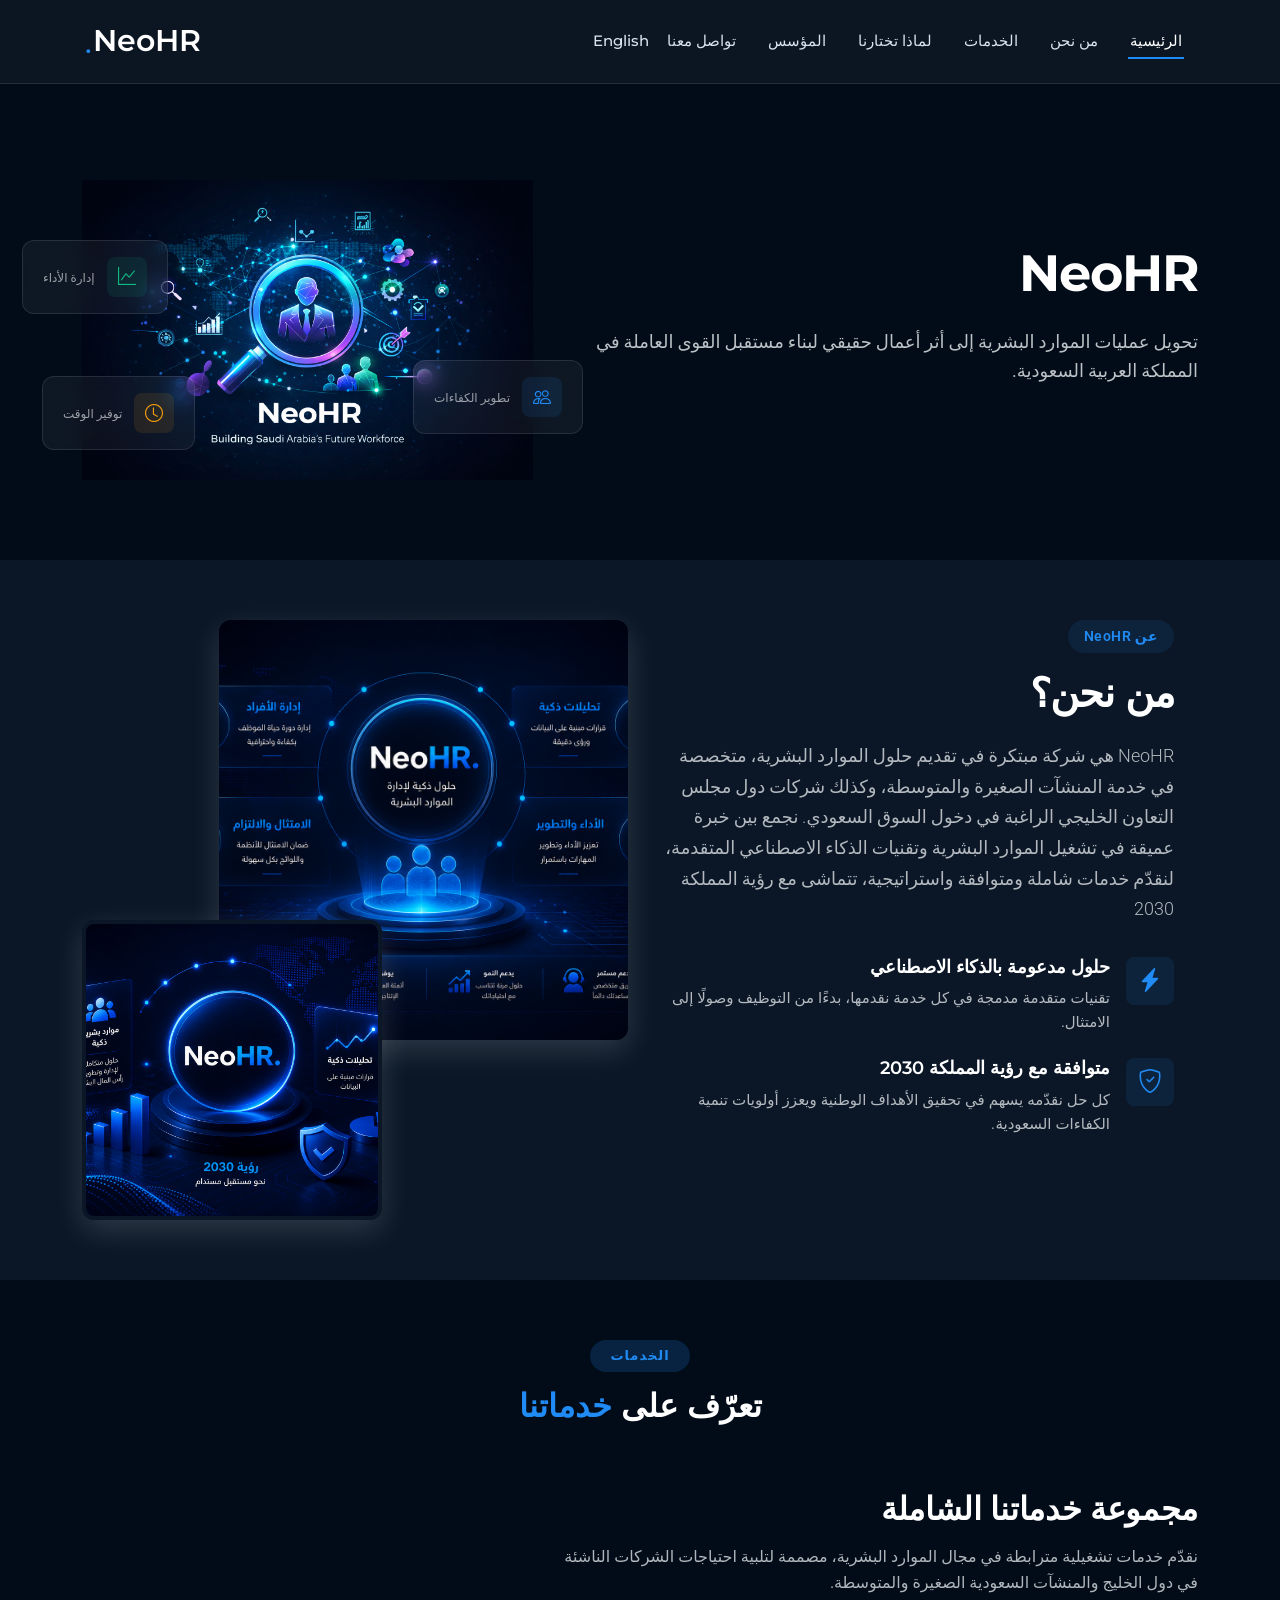
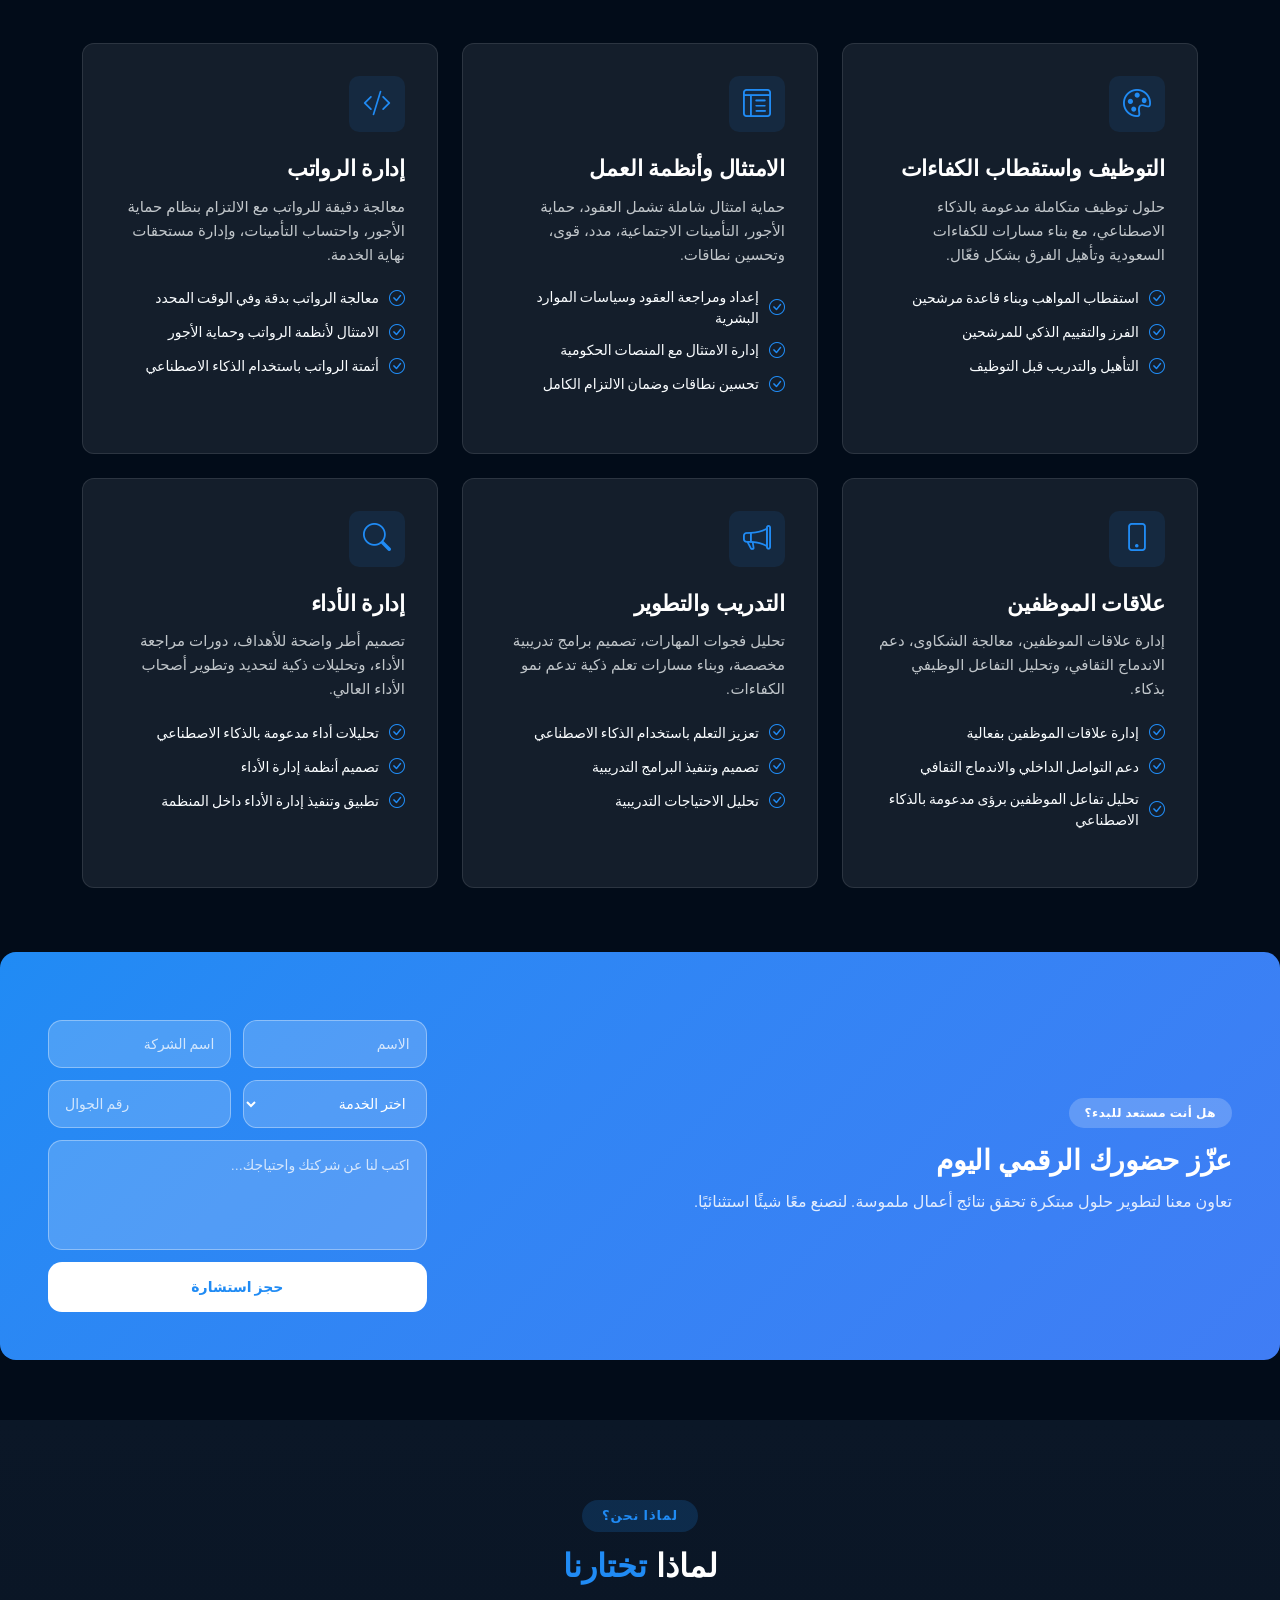
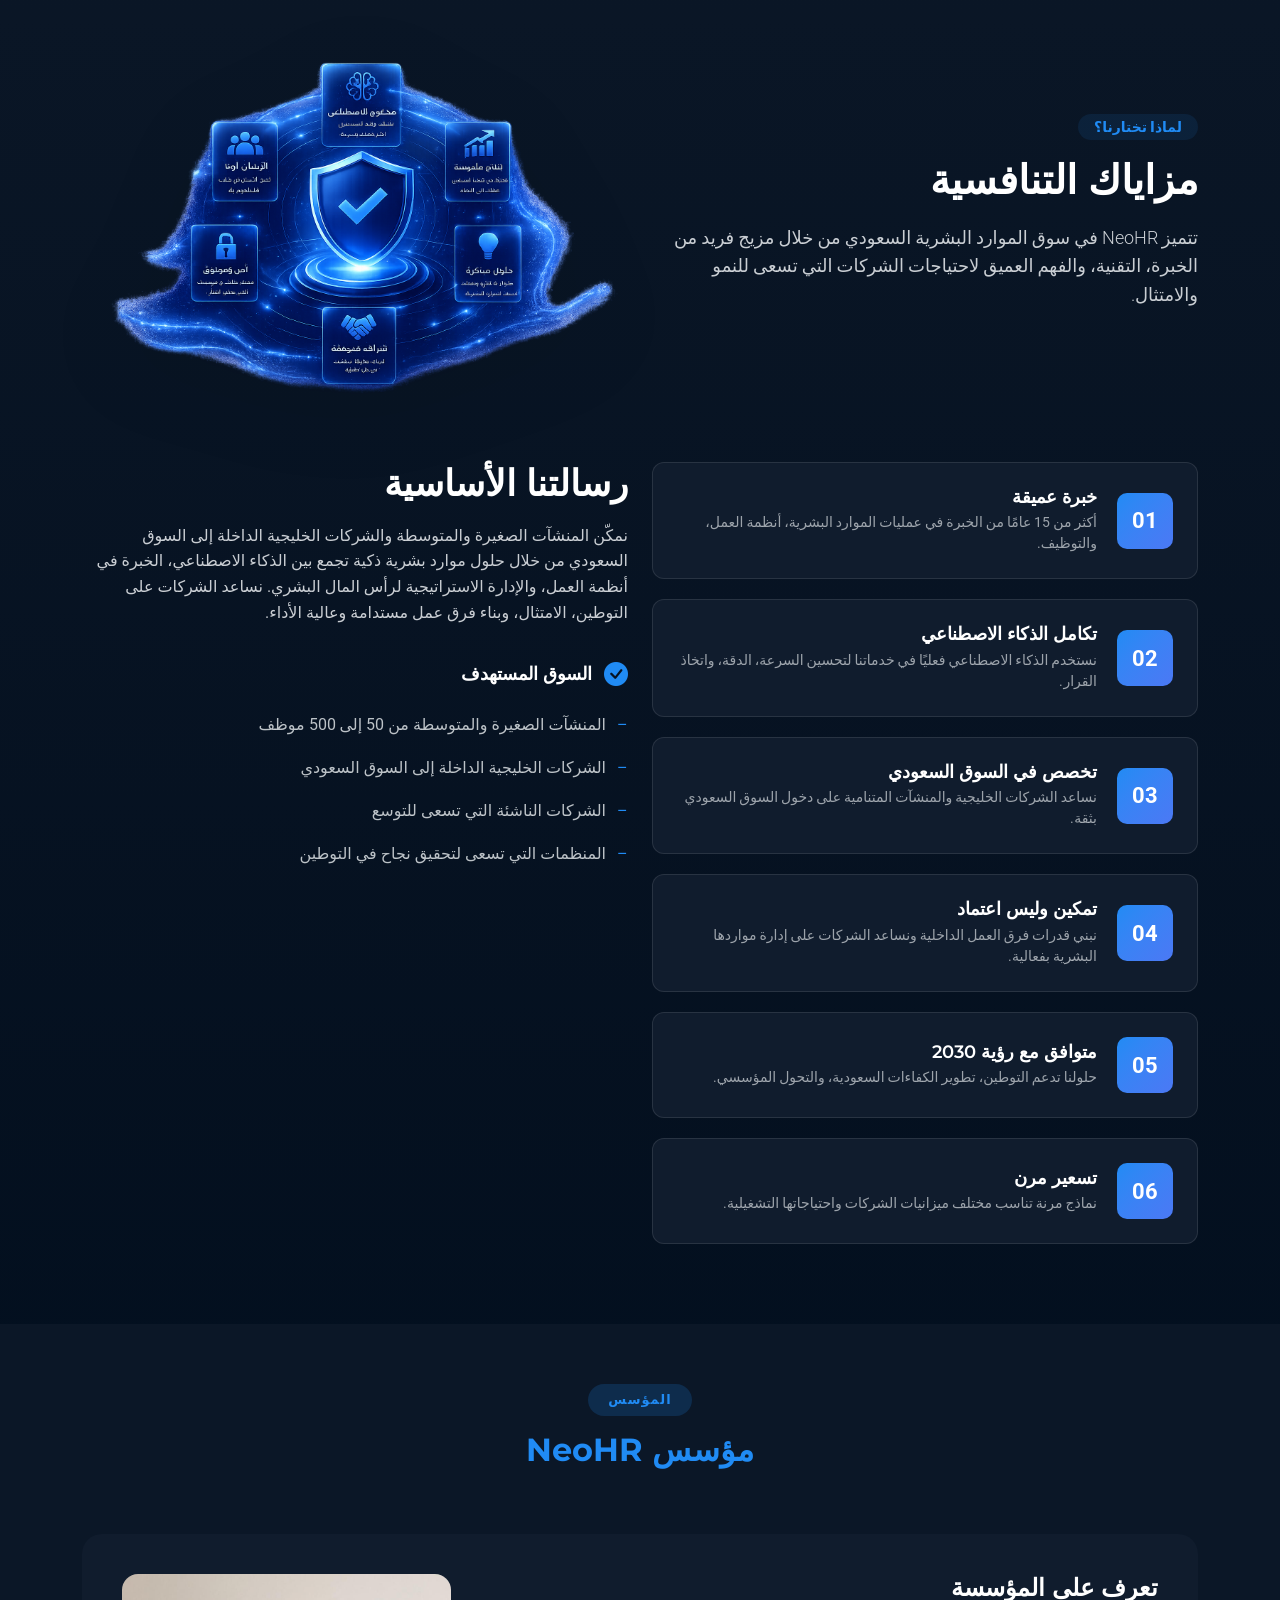
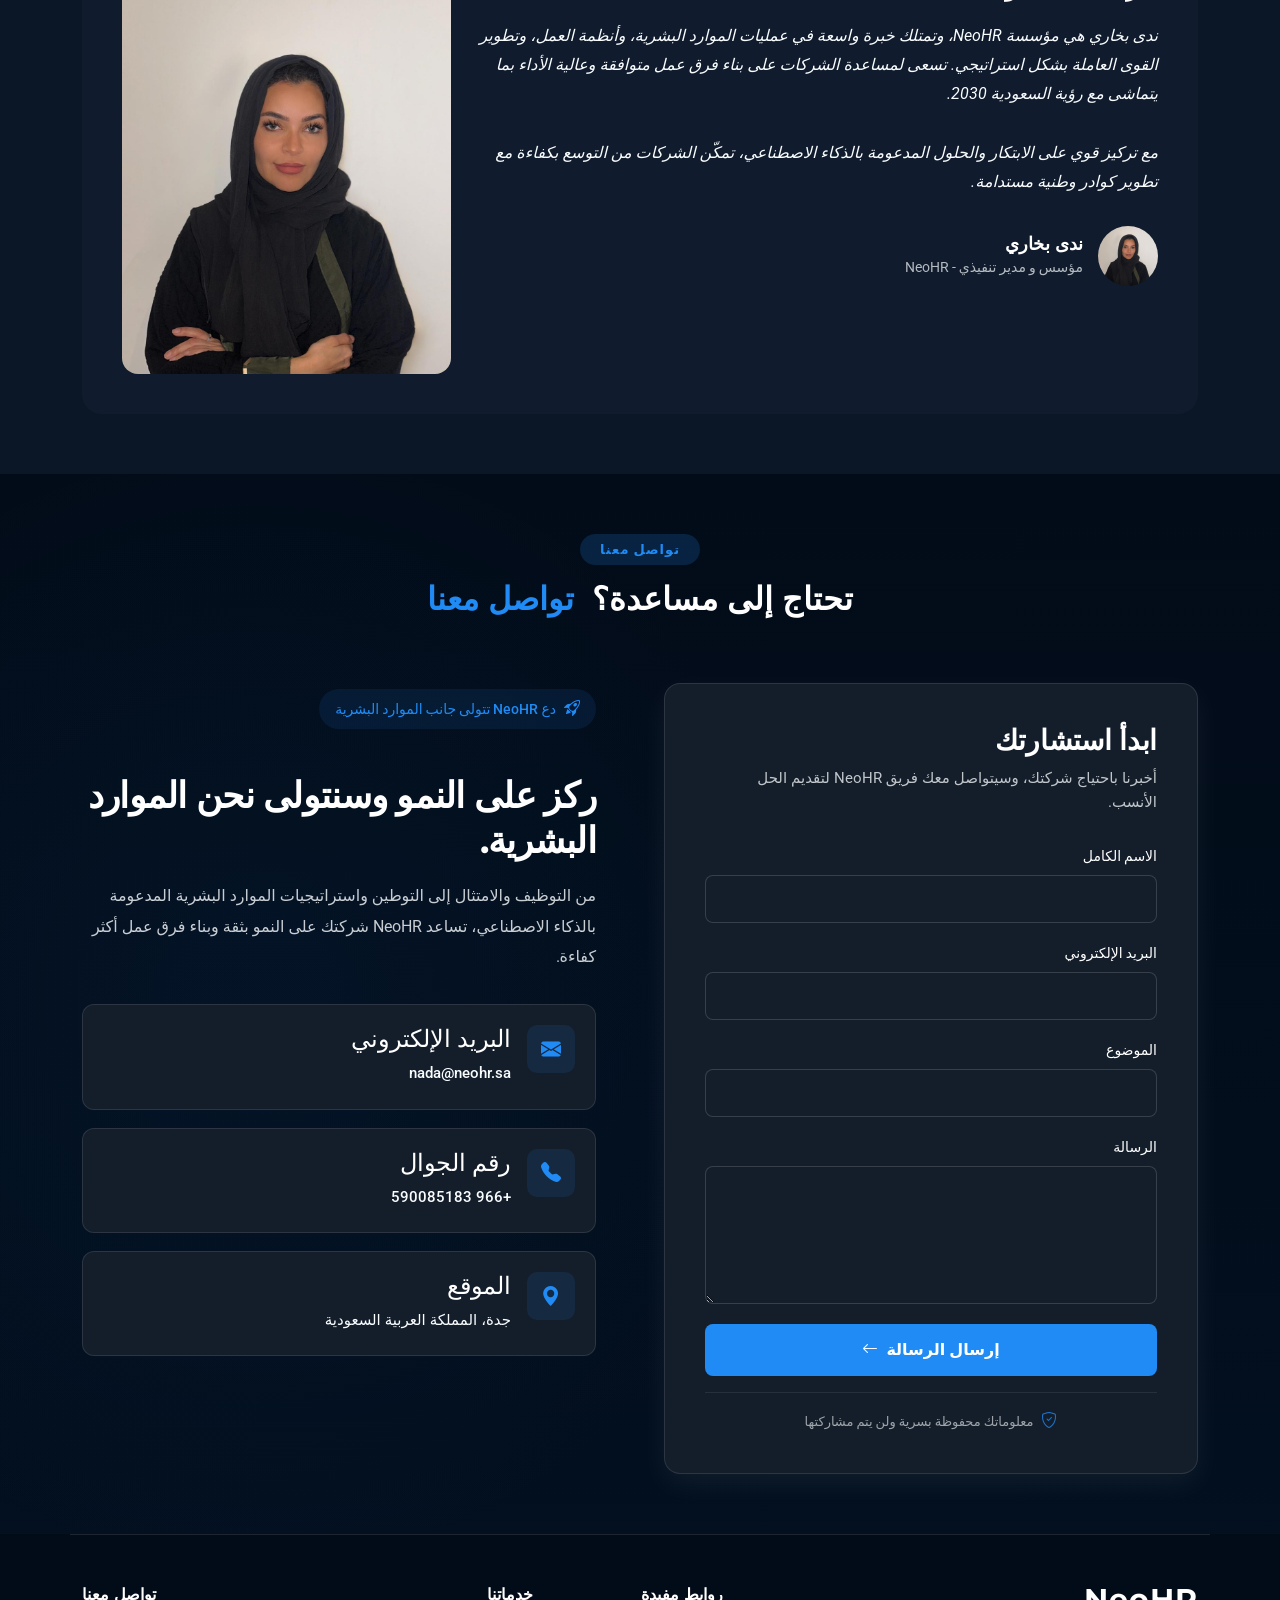
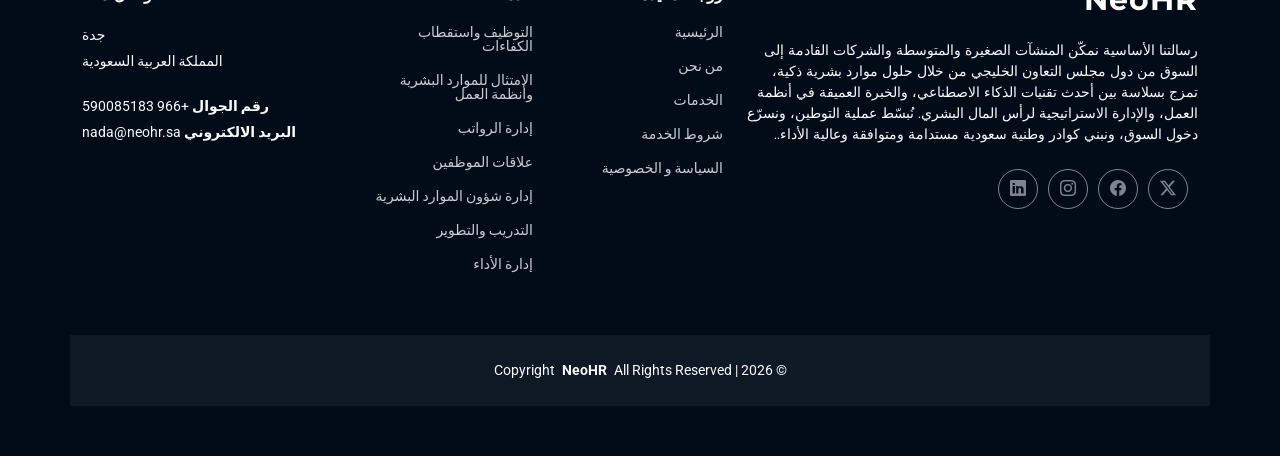
==== commit f1a2d36e: "Fix HTML content and formatting in indexArabic.html" ====
--- a/indexArabic.html
+++ b/indexArabic.html
@@ -530,7 +530,7 @@
       <!-- Section Title -->
       <div id="Founder" class="container section-title" data-aos="fade-up">
         <h2>المؤسس</h2>
-        <div><span>ندى بخاري</span> <span class="description-title">مؤسس NeoHR</span></div>
+        <div><span></span> <span class="description-title">مؤسس NeoHR</span></div>
       </div><!-- End Section Title -->
 
       <div class="container" data-aos="fade-up" data-aos-delay="100">
@@ -824,7 +824,7 @@
               <span>دع NeoHR تتولى جانب الموارد البشرية</span>
             </div>
 
-            <h2>ركز على النمو. وسنتولى نحن الموارد البشرية.</h2>
+            <h2>ركز على النمو وسنتولى نحن الموارد البشرية.</h2>
 
             <p>
               من التوظيف والامتثال إلى التوطين واستراتيجيات الموارد البشرية المدعومة بالذكاء الاصطناعي،
